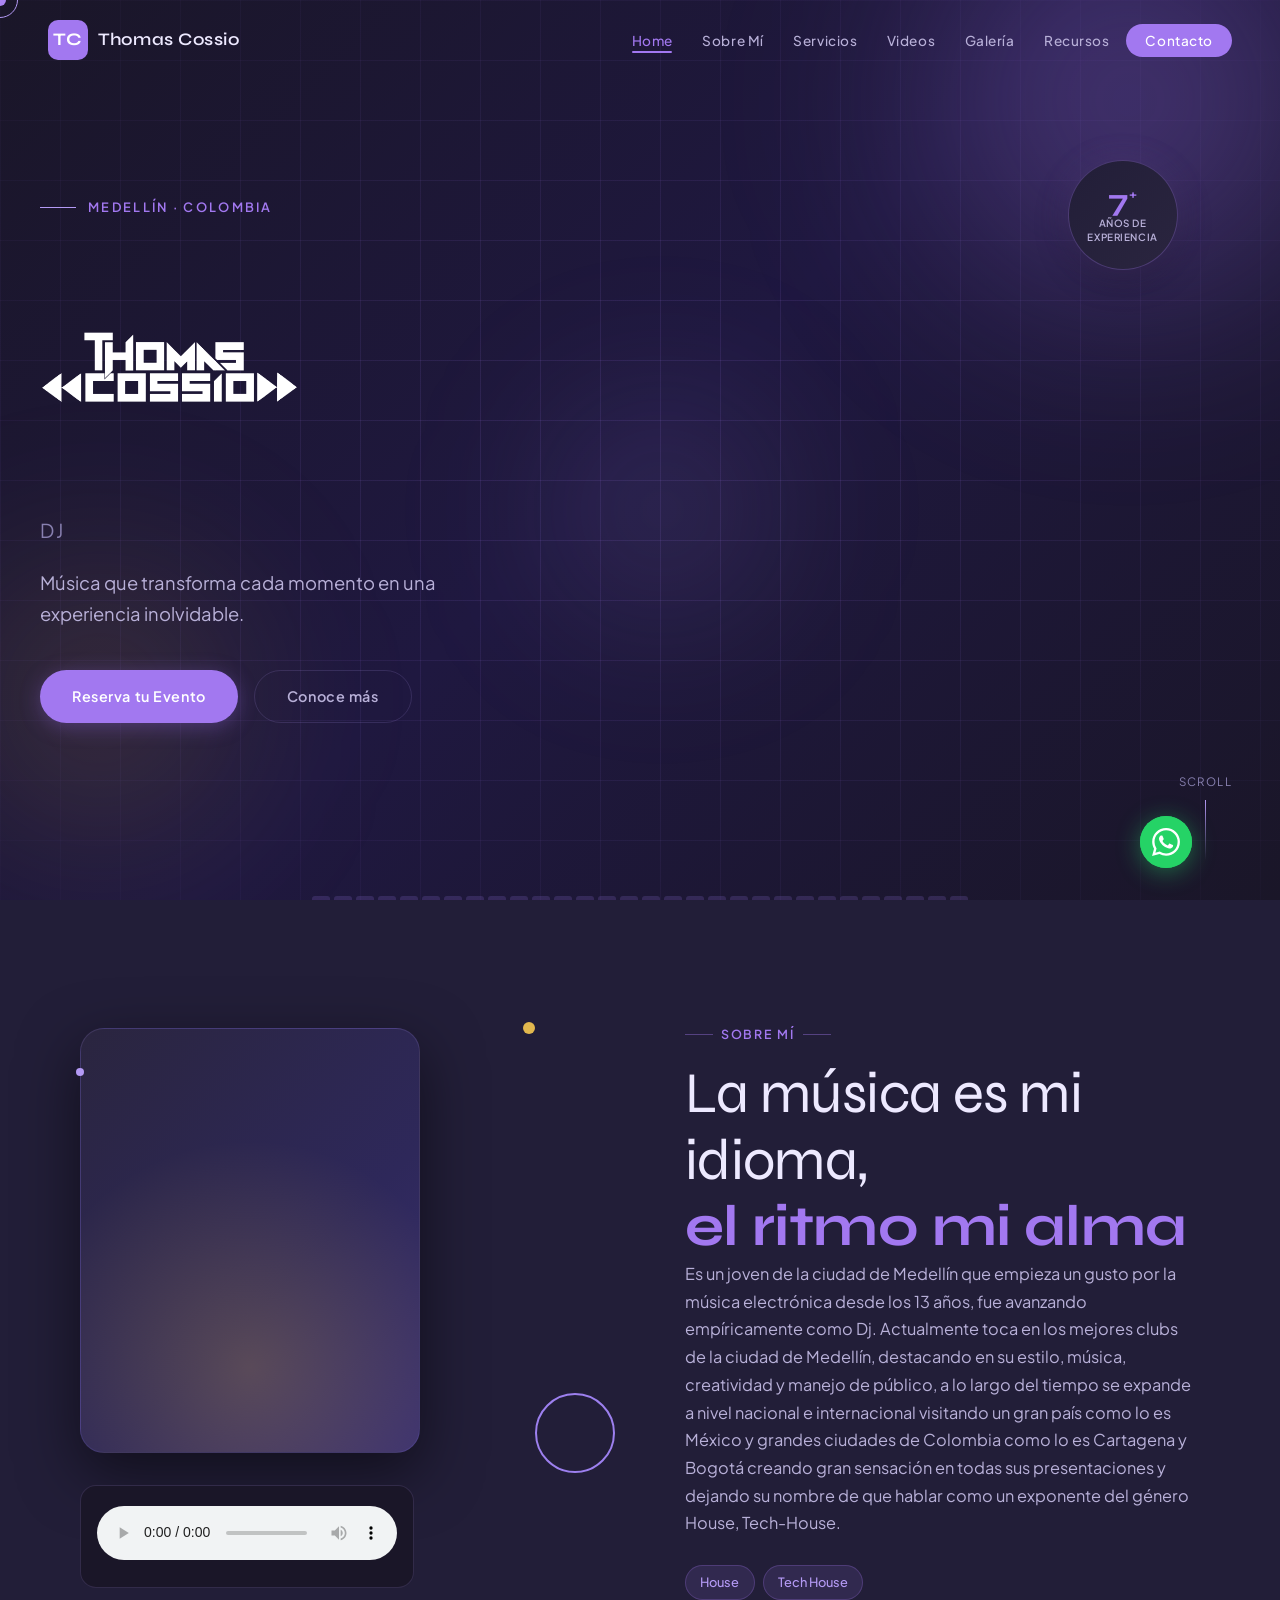
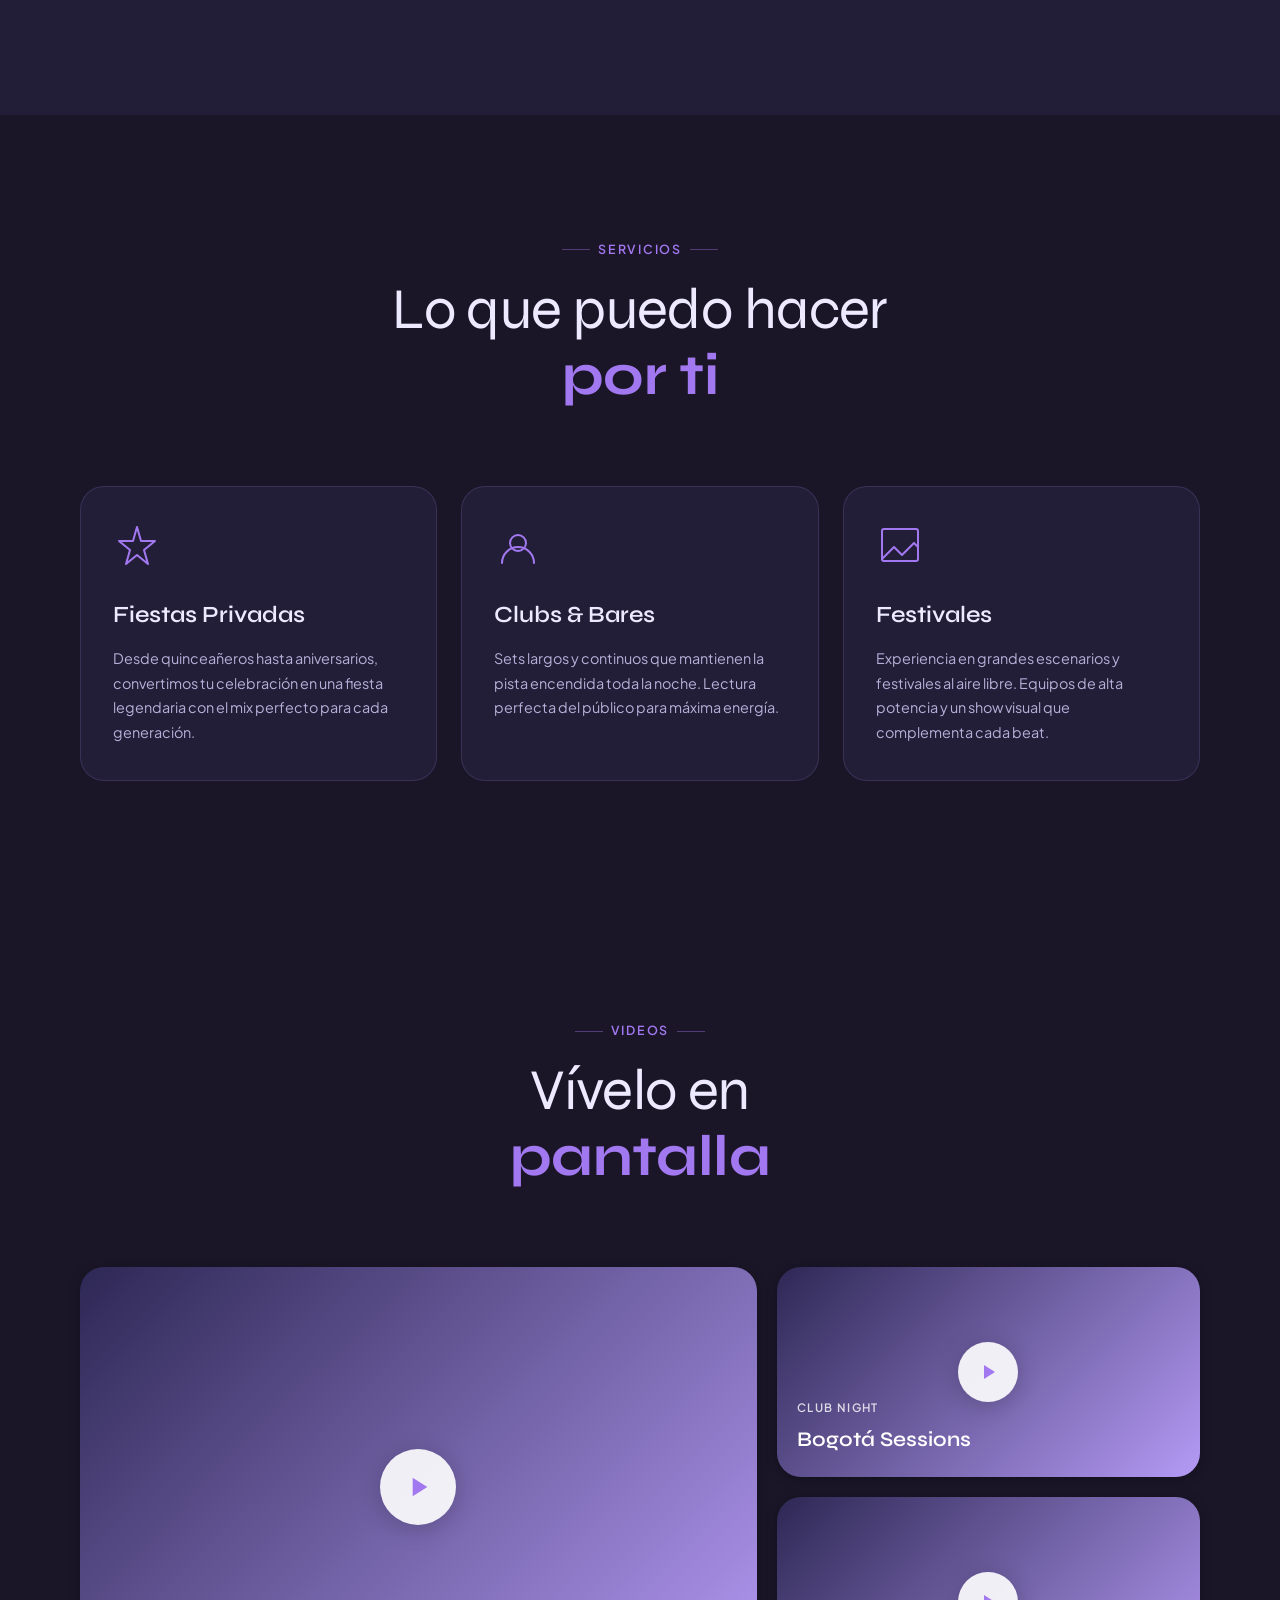
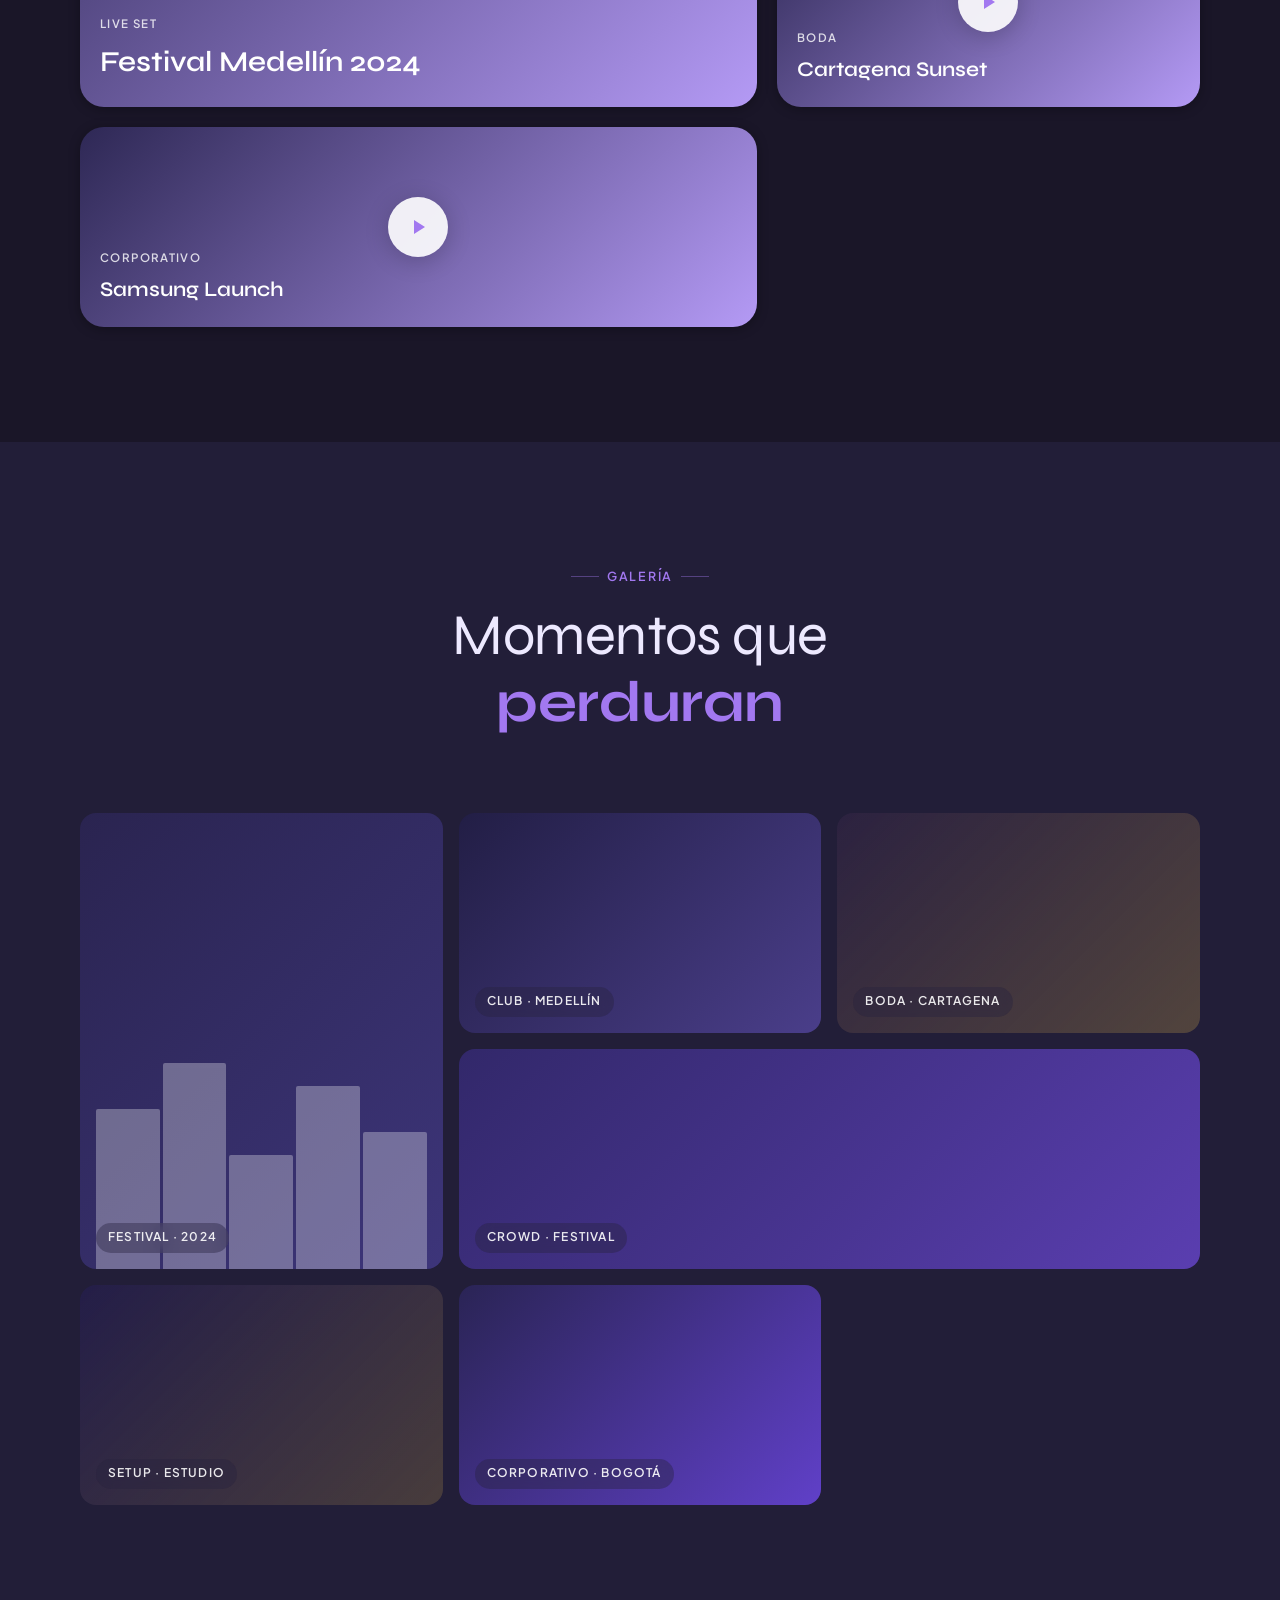
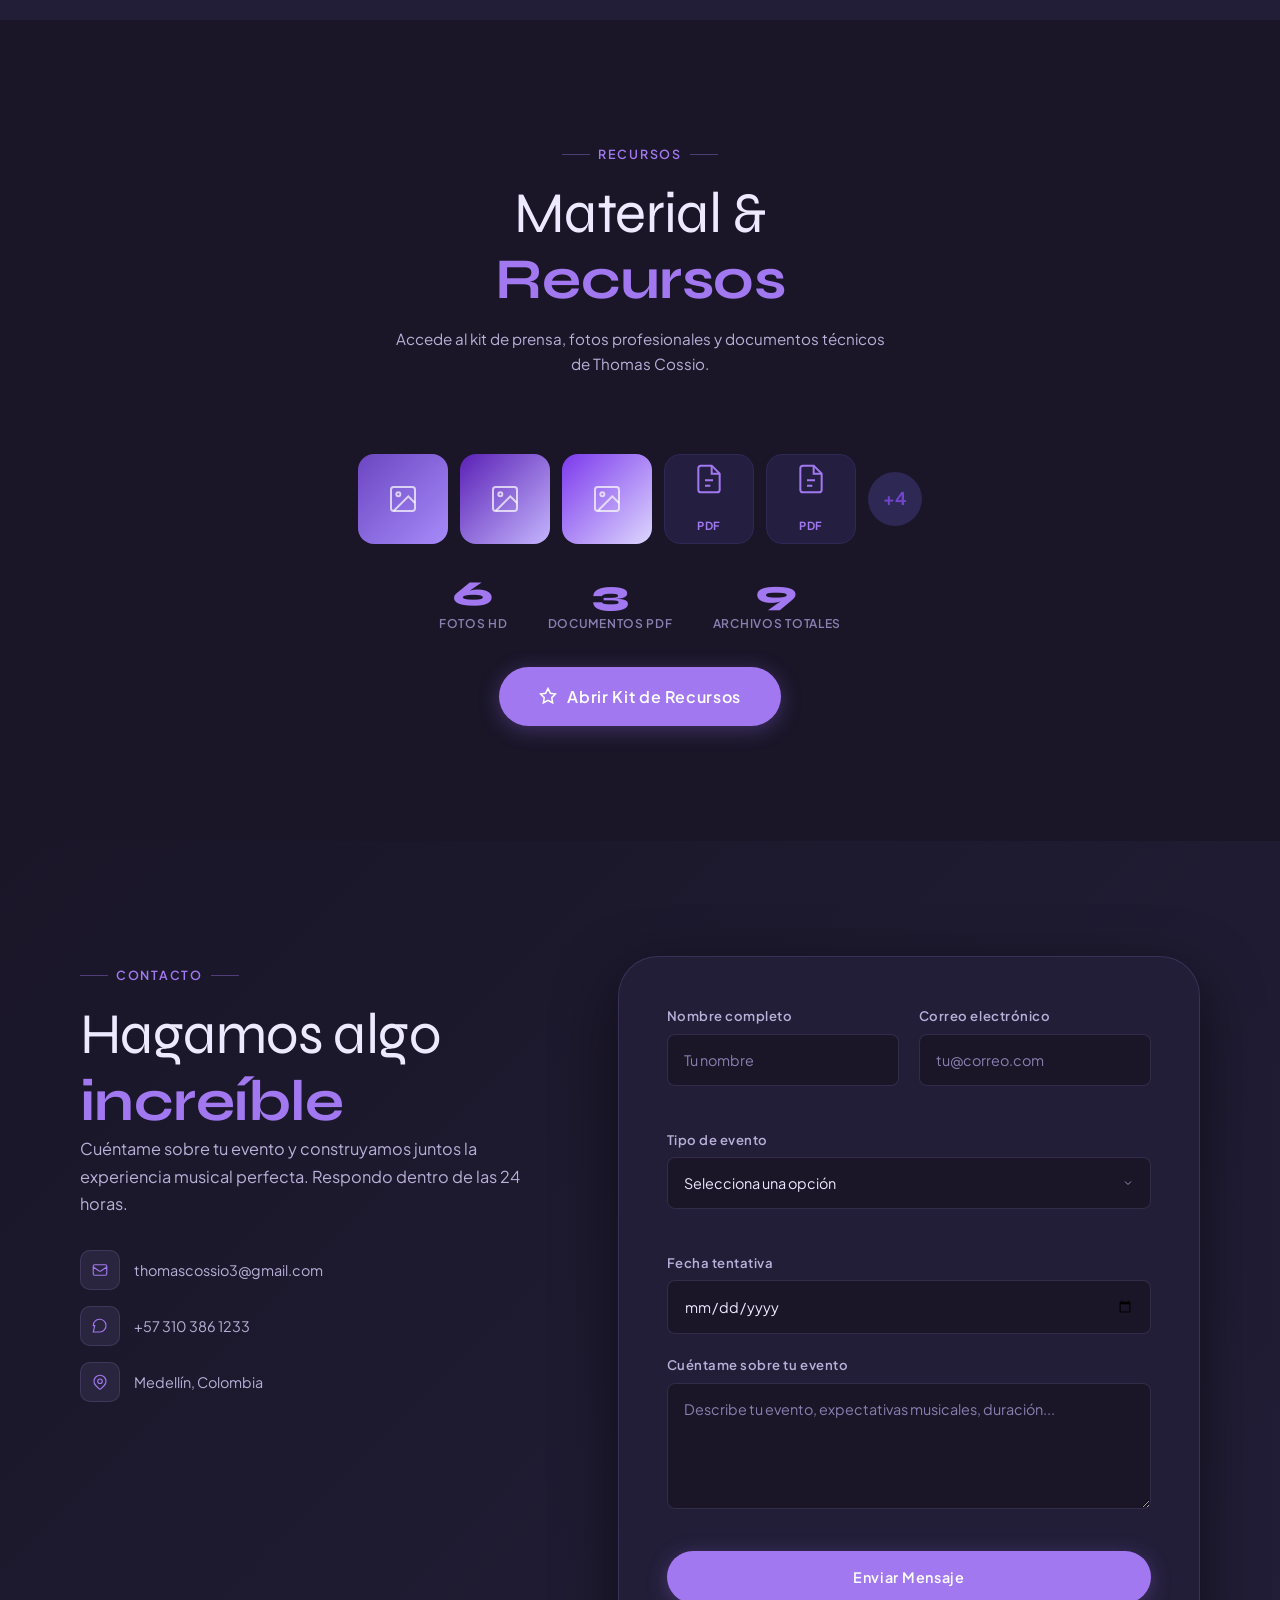
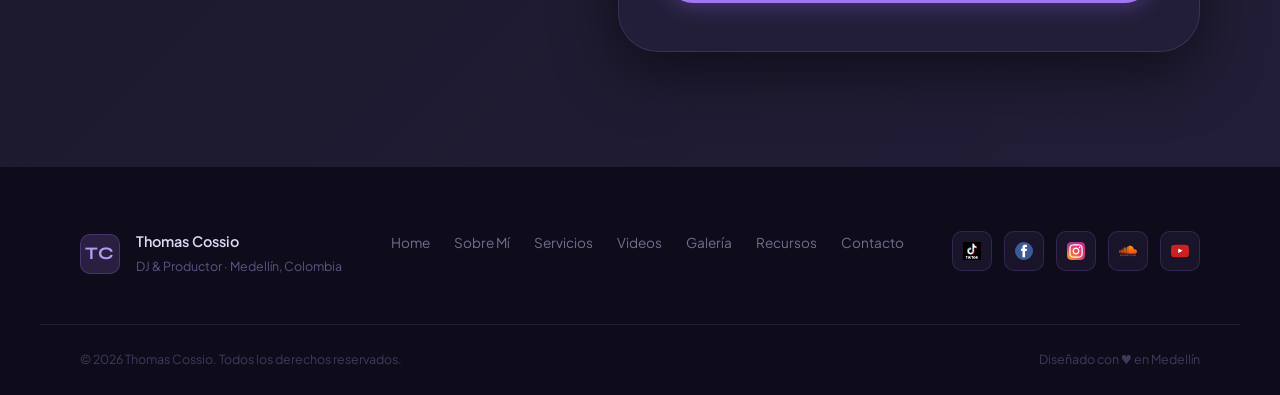
==== index.html @ 96d7b4b6 "audio" ====
<!DOCTYPE html>
<html lang="es">

<head>
  <meta charset="UTF-8" />
  <meta name="viewport" content="width=device-width, initial-scale=1.0" />
  <meta name="description"
    content="Thomas Cossio – DJ profesional en Medellín, Colombia. Servicios de DJ para eventos, bodas, corporativos y fiestas privadas. Música electrónica, house, y más." />
  <meta name="keywords"
    content="DJ Medellín, DJ Colombia, Thomas Cossio, eventos, bodas, música electrónica, house, DJ profesional" />
  <meta name="author" content="Thomas Cossio" />
  <meta property="og:title" content="Thomas Cossio | DJ Profesional – Medellín, Colombia" />
  <meta property="og:description" content="Música que transforma cada momento en una experiencia inolvidable." />
  <meta property="og:type" content="website" />
  <meta name="robots" content="index, follow" />
  <title>Thomas Cossio</title>
  <link rel="shortcut icon" href="img/THOMAS_COSSIO_FIGURA_ANIMADA.png" type="image/x-icon">
  <link rel="preconnect" href="https://fonts.googleapis.com" />
  <link rel="preconnect" href="https://fonts.gstatic.com" crossorigin />
  <link
    href="https://fonts.googleapis.com/css2?family=Syne:wght@400;500;600;700;800&family=Plus+Jakarta+Sans:ital,wght@0,300;0,400;0,500;0,600;1,300;1,400&display=swap"
    rel="stylesheet" />
  <link rel="stylesheet" href="CSS/style.css" />
</head>

<body>

  <!-- ═══════════════════════════ PRELOADER ═══════════════════════════ -->
  <div class="preloader" id="preloader" aria-hidden="true" role="presentation">
    <div class="pl-bg">
      <div class="pl-orb pl-orb-1"></div>
      <div class="pl-orb pl-orb-2"></div>
    </div>
    <div class="pl-content">
      <div class="pl-logo"> <img src="img/THOMAS_COSSIO_FIGURA_ANIMADA.png" alt="logoImg"> </div>
      <!--<div class="pl-logo">TC span </div>-->
      <div class="pl-name">
        <img src="img/LOGO PNG BLANCO.png" alt="logoThomas">
        <!--
        <span class="pl-first">Thomas</span>
        <span class="pl-last">Cossio</span> 
        -->
      </div>
      <p class="pl-role">DJ · Medellín - Colombia</p>
      <div class="pl-bar-wrap" role="progressbar" aria-valuemin="0" aria-valuemax="100" aria-valuenow="0"
        id="plProgressBar">
        <div class="pl-bar" id="plBar"></div>
      </div>
      <span class="pl-pct" id="plPct">0%</span>
    </div>
  </div>

  <!-- ═══════════════════════════ CURSOR ═══════════════════════════ -->
  <div class="cursor" id="cursor"></div>
  <div class="cursor-trail" id="cursorTrail"></div>

  <!-- ═══════════════════════════ NAV ═══════════════════════════ -->
  <nav class="nav" id="nav" role="navigation" aria-label="Navegación principal">
    <a href="#home" class="nav-logo" aria-label="Thomas Cossio – Inicio">
      <span class="logo-tc">TC</span>
      <span class="logo-name">Thomas Cossio</span>
    </a>

    <button class="nav-burger" id="navBurger" aria-label="Abrir menú" aria-expanded="false" aria-controls="navMenu">
      <span></span><span></span><span></span>
    </button>

    <ul class="nav-menu" id="navMenu" role="list">
      <li><a href="#home" class="nav-link" data-label="Home">Home</a></li>
      <li><a href="#sobre" class="nav-link" data-label="Sobre Mí">Sobre Mí</a></li>
      <li><a href="#servicios" class="nav-link" data-label="Servicios">Servicios</a></li>
      <li><a href="#videos" class="nav-link" data-label="Videos">Videos</a></li>
      <li><a href="#galeria" class="nav-link" data-label="Galería">Galería</a></li>
      <li><a href="#recursos" class="nav-link" data-label="Recursos">Recursos</a></li>
      <li><a href="#contacto" class="nav-link nav-cta" data-label="Contacto">Contacto</a></li>
    </ul>
  </nav>

  <main>

    <!-- ═══ AMBIENT DJ ICONS (decorative, aria-hidden) ═══ -->
    <div class="dj-ambient" aria-hidden="true">

      <!-- Vinyl record -->
      <svg class="dja dja-1" viewBox="0 0 80 80" fill="none" xmlns="http://www.w3.org/2000/svg">
        <circle cx="40" cy="40" r="38" stroke="currentColor" stroke-width="1.5" />
        <circle cx="40" cy="40" r="26" stroke="currentColor" stroke-width="1" />
        <circle cx="40" cy="40" r="14" stroke="currentColor" stroke-width="1" />
        <circle cx="40" cy="40" r="4" fill="currentColor" />
        <path d="M40 2 A38 38 0 0 1 78 40" stroke="currentColor" stroke-width="2.5" stroke-linecap="round" />
      </svg>

      <!-- Headphones -->
      <svg class="dja dja-2" viewBox="0 0 72 72" fill="none" xmlns="http://www.w3.org/2000/svg">
        <path d="M12 40V36a24 24 0 0 1 48 0v4" stroke="currentColor" stroke-width="2" stroke-linecap="round" />
        <rect x="6" y="38" width="12" height="18" rx="6" stroke="currentColor" stroke-width="2" />
        <rect x="54" y="38" width="12" height="18" rx="6" stroke="currentColor" stroke-width="2" />
      </svg>

      <!-- Vinyl record small -->
      <svg class="dja dja-3" viewBox="0 0 60 60" fill="none" xmlns="http://www.w3.org/2000/svg">
        <circle cx="30" cy="30" r="28" stroke="currentColor" stroke-width="1.5" />
        <circle cx="30" cy="30" r="18" stroke="currentColor" stroke-width="1" />
        <circle cx="30" cy="30" r="9" stroke="currentColor" stroke-width="1" />
        <circle cx="30" cy="30" r="3" fill="currentColor" />
      </svg>

      <!-- Music note -->
      <svg class="dja dja-4" viewBox="0 0 52 72" fill="none" xmlns="http://www.w3.org/2000/svg">
        <path d="M20 56V16l28-8v12L20 28" stroke="currentColor" stroke-width="2" stroke-linecap="round"
          stroke-linejoin="round" />
        <circle cx="14" cy="58" r="6" stroke="currentColor" stroke-width="2" />
        <circle cx="42" cy="50" r="6" stroke="currentColor" stroke-width="2" />
      </svg>

      <!-- DJ Mixer knob -->
      <svg class="dja dja-5" viewBox="0 0 64 64" fill="none" xmlns="http://www.w3.org/2000/svg">
        <circle cx="32" cy="32" r="28" stroke="currentColor" stroke-width="1.5" />
        <circle cx="32" cy="32" r="16" stroke="currentColor" stroke-width="1.5" />
        <circle cx="32" cy="32" r="5" fill="currentColor" />
        <line x1="32" y1="4" x2="32" y2="16" stroke="currentColor" stroke-width="2.5" stroke-linecap="round" />
      </svg>

      <!-- Waveform bar -->
      <svg class="dja dja-6" viewBox="0 0 80 50" fill="none" xmlns="http://www.w3.org/2000/svg">
        <rect x="2" y="20" width="6" height="10" rx="3" fill="currentColor" />
        <rect x="12" y="12" width="6" height="26" rx="3" fill="currentColor" />
        <rect x="22" y="4" width="6" height="42" rx="3" fill="currentColor" />
        <rect x="32" y="14" width="6" height="22" rx="3" fill="currentColor" />
        <rect x="42" y="8" width="6" height="34" rx="3" fill="currentColor" />
        <rect x="52" y="16" width="6" height="18" rx="3" fill="currentColor" />
        <rect x="62" y="22" width="6" height="6" rx="3" fill="currentColor" />
        <rect x="72" y="18" width="6" height="14" rx="3" fill="currentColor" />
      </svg>

      <!-- Vinyl record medium -->
      <svg class="dja dja-7" viewBox="0 0 70 70" fill="none" xmlns="http://www.w3.org/2000/svg">
        <circle cx="35" cy="35" r="33" stroke="currentColor" stroke-width="1.5" />
        <circle cx="35" cy="35" r="22" stroke="currentColor" stroke-width="1" />
        <circle cx="35" cy="35" r="11" stroke="currentColor" stroke-width="1" />
        <circle cx="35" cy="35" r="3.5" fill="currentColor" />
        <path d="M35 2 A33 33 0 0 1 68 35" stroke="currentColor" stroke-width="2" stroke-linecap="round" />
      </svg>

      <!-- Headphones small -->
      <svg class="dja dja-8" viewBox="0 0 56 56" fill="none" xmlns="http://www.w3.org/2000/svg">
        <path d="M10 32V28a18 18 0 0 1 36 0v4" stroke="currentColor" stroke-width="2" stroke-linecap="round" />
        <rect x="5" y="30" width="10" height="14" rx="5" stroke="currentColor" stroke-width="2" />
        <rect x="41" y="30" width="10" height="14" rx="5" stroke="currentColor" stroke-width="2" />
      </svg>

      <!-- Double music note -->
      <svg class="dja dja-9" viewBox="0 0 68 64" fill="none" xmlns="http://www.w3.org/2000/svg">
        <path d="M16 48V20l36-10v12L16 32" stroke="currentColor" stroke-width="2" stroke-linecap="round"
          stroke-linejoin="round" />
        <circle cx="10" cy="50" r="6" stroke="currentColor" stroke-width="2" />
        <circle cx="46" cy="40" r="6" stroke="currentColor" stroke-width="2" />
      </svg>

    </div>

    <!-- ═══════════════════════════ HERO ═══════════════════════════ -->
    <section class="hero" id="home" aria-label="Portada">
      <div class="hero-bg">
        <div class="orb orb-1"></div>
        <div class="orb orb-2"></div>
        <div class="orb orb-3"></div>
        <div class="hero-grid"></div>
      </div>

      <div class="visualizer" aria-hidden="true">
        <div class="vis-bar" style="--i:1"></div>
        <div class="vis-bar" style="--i:2"></div>
        <div class="vis-bar" style="--i:3"></div>
        <div class="vis-bar" style="--i:4"></div>
        <div class="vis-bar" style="--i:5"></div>
        <div class="vis-bar" style="--i:6"></div>
        <div class="vis-bar" style="--i:7"></div>
        <div class="vis-bar" style="--i:8"></div>
        <div class="vis-bar" style="--i:9"></div>
        <div class="vis-bar" style="--i:10"></div>
        <div class="vis-bar" style="--i:11"></div>
        <div class="vis-bar" style="--i:12"></div>
        <div class="vis-bar" style="--i:13"></div>
        <div class="vis-bar" style="--i:14"></div>
        <div class="vis-bar" style="--i:15"></div>
        <div class="vis-bar" style="--i:16"></div>
        <div class="vis-bar" style="--i:17"></div>
        <div class="vis-bar" style="--i:18"></div>
        <div class="vis-bar" style="--i:19"></div>
        <div class="vis-bar" style="--i:20"></div>
        <div class="vis-bar" style="--i:21"></div>
        <div class="vis-bar" style="--i:22"></div>
        <div class="vis-bar" style="--i:23"></div>
        <div class="vis-bar" style="--i:24"></div>
        <div class="vis-bar" style="--i:25"></div>
        <div class="vis-bar" style="--i:26"></div>
        <div class="vis-bar" style="--i:27"></div>
        <div class="vis-bar" style="--i:28"></div>
        <div class="vis-bar" style="--i:29"></div>
        <div class="vis-bar" style="--i:30"></div>
      </div>

      <div class="hero-content">
        <p class="hero-eyebrow reveal-up">Medellín · Colombia</p>
        <h1 class="hero-title reveal-up" style="--delay:.1s">
          <img src="img/LOGO PNG BLANCO.png" alt="logoThomas" style="width: 260px; height: 260px;">
        </h1>
        <p class="hero-subtitle reveal-up" style="--delay:.2s">DJ</p>
        <p class="hero-desc reveal-up" style="--delay:.3s">Música que transforma cada momento en una experiencia
          inolvidable.</p>
        <div class="hero-actions reveal-up" style="--delay:.4s">
          <a href="#contacto" class="btn btn-primary">Reserva tu Evento</a>
          <a href="#sobre" class="btn btn-ghost">Conoce más</a>
        </div>
      </div>

      <div class="hero-scroll" aria-hidden="true">
        <span>Scroll</span>
        <div class="scroll-line"></div>
      </div>

      <div class="hero-badge" aria-label="2+ años de experiencia">
        <div class="badge-inner">
          <span class="badge-num">7<sup>+</sup></span>
          <span class="badge-text">Años de<br>Experiencia</span>
        </div>
      </div>
    </section>

    <!-- ═══════════════════════════ SOBRE MÍ ═══════════════════════════ -->
    <section class="sobre section" id="sobre" aria-labelledby="sobre-title">
      <div class="container">
        <div class="sobre-layout">

          <div class="sobre-visual">
            <div class="photo-frame">
              <div class="photo-placeholder" role="img" aria-label="Foto de Thomas Cossio">
                <div class="photo-glow"><img src="img/C-1.jpg" alt=""></div>
              </div>
              <div class="photo-deco deco-ring"></div>
              <div class="photo-deco deco-dot-1"></div>
              <div class="photo-deco deco-dot-2"></div>
            </div>

            <div class="stats-grid">
              <div class="stat-card reveal-up">
               <audio src="" controls></audio>
              </div>
              <!--
              <div class="stat-card reveal-up" style="--delay:.1s">
                <span class="stat-num" data-target="20">0</span><span class="stat-unit">+</span>
                <span class="stat-label">Eventos</span>
              </div>
              <div class="stat-card reveal-up" style="--delay:.2s">
                <span class="stat-num" data-target="5">0</span><span class="stat-unit">+</span>
                <span class="stat-label">Ciudades</span>
              </div>-->
            </div>
          </div>

          <div class="sobre-text">
            <div class="section-tag reveal-up">Sobre Mí</div>
            <h2 class="section-title reveal-up" id="sobre-title" style="--delay:.1s">La música es mi idioma,<br><em>el
                ritmo mi alma</em></h2>
            <p class="sobre-para reveal-up" style="--delay:.2s">
              Es un joven de la ciudad de Medellín que empieza un gusto por la música electrónica desde los 13 años, fue
              avanzando empíricamente como Dj. Actualmente toca en los mejores clubs de la ciudad de Medellín,
              destacando en su estilo, música, creatividad y manejo de público, a lo largo del tiempo se expande a nivel
              nacional e internacional visitando un gran país como lo es México y grandes ciudades de Colombia como lo
              es Cartagena y Bogotá creando gran sensación en todas sus presentaciones y dejando su nombre de que hablar
              como un exponente del género House, Tech-House.
            </p>
            <div class="tags-row reveal-up" style="--delay:.4s" aria-label="Géneros musicales">
              <span class="tag">House</span>
              <span class="tag">Tech House</span>
            </div>
          </div>

        </div>
      </div>
    </section>

    <!-- ═══════════════════════════ SERVICIOS ═══════════════════════════ -->
    <section class="servicios section" id="servicios" aria-labelledby="servicios-title">
      <div class="container">
        <div class="section-header">
          <div class="section-tag reveal-up">Servicios</div>
          <h2 class="section-title reveal-up" id="servicios-title" style="--delay:.1s">Lo que puedo hacer<br><em>por
              ti</em></h2>
        </div>

        <div class="servicios-grid">


          <article class="service-card reveal-up" style="--delay:.15s" tabindex="0">
            <div class="service-icon" aria-hidden="true">
              <svg viewBox="0 0 48 48" fill="none" xmlns="http://www.w3.org/2000/svg">
                <path d="M24 4L28 18H42L31 27L35 41L24 32L13 41L17 27L6 18H20L24 4Z" stroke="currentColor"
                  stroke-width="2" stroke-linejoin="round" />
              </svg>
            </div>
            <h3 class="service-title">Fiestas Privadas</h3>
            <p class="service-desc">Desde quinceañeros hasta aniversarios, convertimos tu celebración en una fiesta
              legendaria con el mix perfecto para cada generación.</p>
            <div class="service-accent"></div>
          </article>

          <article class="service-card reveal-up" style="--delay:.2s" tabindex="0">
            <div class="service-icon" aria-hidden="true">
              <svg viewBox="0 0 48 48" fill="none" xmlns="http://www.w3.org/2000/svg">
                <circle cx="24" cy="20" r="8" stroke="currentColor" stroke-width="2" />
                <path d="M8 40c0-8.837 7.163-16 16-16s16 7.163 16 16" stroke="currentColor" stroke-width="2"
                  stroke-linecap="round" />
              </svg>
            </div>
            <h3 class="service-title">Clubs &amp; Bares</h3>
            <p class="service-desc">Sets largos y continuos que mantienen la pista encendida toda la noche. Lectura
              perfecta del público para máxima energía.</p>
            <div class="service-accent"></div>
          </article>

          <article class="service-card reveal-up" style="--delay:.25s" tabindex="0">
            <div class="service-icon" aria-hidden="true">
              <svg viewBox="0 0 48 48" fill="none" xmlns="http://www.w3.org/2000/svg">
                <path d="M6 36L18 24l8 8L38 20l4 4" stroke="currentColor" stroke-width="2" stroke-linecap="round"
                  stroke-linejoin="round" />
                <rect x="6" y="6" width="36" height="32" rx="2" stroke="currentColor" stroke-width="2" />
              </svg>
            </div>
            <h3 class="service-title">Festivales</h3>
            <p class="service-desc">Experiencia en grandes escenarios y festivales al aire libre. Equipos de alta
              potencia y un show visual que complementa cada beat.</p>
            <div class="service-accent"></div>
          </article>
        </div>
      </div>
    </section>

    <!-- ═══════════════════════════ VIDEOS ═══════════════════════════ -->
    <section class="videos section" id="videos" aria-labelledby="videos-title">
      <div class="container">
        <div class="section-header">
          <div class="section-tag reveal-up">Videos</div>
          <h2 class="section-title reveal-up" id="videos-title" style="--delay:.1s">Vívelo en<br><em>pantalla</em></h2>
        </div>

        <div class="videos-grid">

          <div class="video-card video-featured reveal-up">
            <div class="video-thumb" role="button" tabindex="0"
              aria-label="Reproducir: Set en vivo Festival Medellín 2024"
              data-src="https://www.youtube.com/embed/dQw4w9WgXcQ">
              <div class="video-placeholder">
                <div class="play-btn" aria-hidden="true">
                  <svg viewBox="0 0 24 24" fill="currentColor">
                    <path d="M8 5v14l11-7z" />
                  </svg>
                </div>
                <div class="video-overlay-text">
                  <span class="video-category">Live Set</span>
                  <span class="video-name">Festival Medellín 2024</span>
                </div>
              </div>
            </div>
          </div>

          <div class="video-card reveal-up" style="--delay:.1s">
            <div class="video-thumb" role="button" tabindex="0" aria-label="Reproducir: Club Night – Bogotá"
              data-src="https://www.youtube.com/embed/dQw4w9WgXcQ">
              <div class="video-placeholder">
                <div class="play-btn" aria-hidden="true">
                  <svg viewBox="0 0 24 24" fill="currentColor">
                    <path d="M8 5v14l11-7z" />
                  </svg>
                </div>
                <div class="video-overlay-text">
                  <span class="video-category">Club Night</span>
                  <span class="video-name">Bogotá Sessions</span>
                </div>
              </div>
            </div>
          </div>

          <div class="video-card reveal-up" style="--delay:.15s">
            <div class="video-thumb" role="button" tabindex="0" aria-label="Reproducir: Boda en Cartagena"
              data-src="https://www.youtube.com/embed/dQw4w9WgXcQ">
              <div class="video-placeholder">
                <div class="play-btn" aria-hidden="true">
                  <svg viewBox="0 0 24 24" fill="currentColor">
                    <path d="M8 5v14l11-7z" />
                  </svg>
                </div>
                <div class="video-overlay-text">
                  <span class="video-category">Boda</span>
                  <span class="video-name">Cartagena Sunset</span>
                </div>
              </div>
            </div>
          </div>

          <div class="video-card reveal-up" style="--delay:.2s">
            <div class="video-thumb" role="button" tabindex="0" aria-label="Reproducir: Evento Corporativo Samsung"
              data-src="https://www.youtube.com/embed/dQw4w9WgXcQ">
              <div class="video-placeholder">
                <div class="play-btn" aria-hidden="true">
                  <svg viewBox="0 0 24 24" fill="currentColor">
                    <path d="M8 5v14l11-7z" />
                  </svg>
                </div>
                <div class="video-overlay-text">
                  <span class="video-category">Corporativo</span>
                  <span class="video-name">Samsung Launch</span>
                </div>
              </div>
            </div>
          </div>

        </div>
      </div>

      <!-- Video Modal -->
      <div class="video-modal" id="videoModal" role="dialog" aria-modal="true" aria-label="Reproductor de video" hidden>
        <div class="modal-backdrop" id="modalBackdrop"></div>
        <div class="modal-inner">
          <button class="modal-close" id="modalClose" aria-label="Cerrar video">
            <svg viewBox="0 0 24 24" fill="none" stroke="currentColor" stroke-width="2">
              <path d="M18 6L6 18M6 6l12 12" />
            </svg>
          </button>
          <div class="modal-embed" id="modalEmbed"></div>
        </div>
      </div>
    </section>

    <!-- ═══════════════════════════ GALERÍA ═══════════════════════════ -->
    <section class="galeria section" id="galeria" aria-labelledby="galeria-title">
      <div class="container">
        <div class="section-header">
          <div class="section-tag reveal-up">Galería</div>
          <h2 class="section-title reveal-up" id="galeria-title" style="--delay:.1s">Momentos que<br><em>perduran</em>
          </h2>
        </div>

        <div class="galeria-masonry">
          <div class="gal-item gal-tall reveal-up">
            <div class="gal-placeholder" role="img" aria-label="Thomas Cossio en vivo – Festival">
              <div class="gal-label">Festival · 2024</div>
              <div class="gal-inner-vis" aria-hidden="true">
                <div class="gal-bar" style="--gh:70%"></div>
                <div class="gal-bar" style="--gh:90%"></div>
                <div class="gal-bar" style="--gh:50%"></div>
                <div class="gal-bar" style="--gh:80%"></div>
                <div class="gal-bar" style="--gh:60%"></div>
              </div>
            </div>
          </div>
          <div class="gal-item reveal-up" style="--delay:.05s">
            <div class="gal-placeholder" role="img" aria-label="Booth DJ – Club Medellín">
              <div class="gal-label">Club · Medellín</div>
            </div>
          </div>
          <div class="gal-item reveal-up" style="--delay:.1s">
            <div class="gal-placeholder" role="img" aria-label="Boda al atardecer – Cartagena">
              <div class="gal-label">Boda · Cartagena</div>
            </div>
          </div>
          <div class="gal-item gal-wide reveal-up" style="--delay:.15s">
            <div class="gal-placeholder" role="img" aria-label="Crowd en festival de música electrónica">
              <div class="gal-label">Crowd · Festival</div>
            </div>
          </div>
          <div class="gal-item reveal-up" style="--delay:.2s">
            <div class="gal-placeholder" role="img" aria-label="Setup de DJ profesional">
              <div class="gal-label">Setup · Estudio</div>
            </div>
          </div>
          <div class="gal-item reveal-up" style="--delay:.25s">
            <div class="gal-placeholder" role="img" aria-label="Evento corporativo – Bogotá">
              <div class="gal-label">Corporativo · Bogotá</div>
            </div>
          </div>
        </div>
      </div>
    </section>

    <!-- ═══════════════════════════ RECURSOS ═══════════════════════════ -->
    <section class="recursos section" id="recursos" aria-labelledby="recursos-title">
      <div class="container">
        <div class="section-header">
          <div class="section-tag reveal-up">Recursos</div>
          <h2 class="section-title reveal-up" id="recursos-title" style="--delay:.1s">Material
            &amp;<br><em>Recursos</em></h2>
          <p class="section-sub reveal-up" style="--delay:.2s">Accede al kit de prensa, fotos profesionales y documentos
            técnicos de Thomas Cossio.</p>
        </div>

        <div class="recursos-preview reveal-up" style="--delay:.25s">
          <!-- Preview tiles -->
          <div class="rp-tiles" aria-hidden="true">
            <div class="rp-tile rp-img" style="--g:linear-gradient(135deg,#6b46c1,#a78bfa)">
              <svg viewBox="0 0 24 24" fill="none" stroke="rgba(255,255,255,.7)" stroke-width="1.5">
                <rect x="3" y="3" width="18" height="18" rx="2" />
                <circle cx="8.5" cy="8.5" r="1.5" />
                <path d="M21 15l-5-5L5 21" />
              </svg>
            </div>
            <div class="rp-tile rp-img" style="--g:linear-gradient(135deg,#5b21b6,#c4b5fd)">
              <svg viewBox="0 0 24 24" fill="none" stroke="rgba(255,255,255,.7)" stroke-width="1.5">
                <rect x="3" y="3" width="18" height="18" rx="2" />
                <circle cx="8.5" cy="8.5" r="1.5" />
                <path d="M21 15l-5-5L5 21" />
              </svg>
            </div>
            <div class="rp-tile rp-img" style="--g:linear-gradient(135deg,#7c3aed,#ddd6fe)">
              <svg viewBox="0 0 24 24" fill="none" stroke="rgba(255,255,255,.7)" stroke-width="1.5">
                <rect x="3" y="3" width="18" height="18" rx="2" />
                <circle cx="8.5" cy="8.5" r="1.5" />
                <path d="M21 15l-5-5L5 21" />
              </svg>
            </div>
            <div class="rp-tile rp-pdf">
              <svg viewBox="0 0 24 24" fill="none" stroke="currentColor" stroke-width="1.5">
                <path d="M14 2H6a2 2 0 00-2 2v16a2 2 0 002 2h12a2 2 0 002-2V8z" />
                <path d="M14 2v6h6M9 13h6M9 17h4" />
              </svg>
              <span>PDF</span>
            </div>
            <div class="rp-tile rp-pdf">
              <svg viewBox="0 0 24 24" fill="none" stroke="currentColor" stroke-width="1.5">
                <path d="M14 2H6a2 2 0 00-2 2v16a2 2 0 002 2h12a2 2 0 002-2V8z" />
                <path d="M14 2v6h6M9 13h6M9 17h4" />
              </svg>
              <span>PDF</span>
            </div>
            <div class="rp-tile rp-more">+4</div>
          </div>

          <div class="rp-info">
            <div class="rp-stat"><span class="rp-num">6</span><span class="rp-lbl">Fotos HD</span></div>
            <div class="rp-stat"><span class="rp-num">3</span><span class="rp-lbl">Documentos PDF</span></div>
            <div class="rp-stat"><span class="rp-num">9</span><span class="rp-lbl">Archivos totales</span></div>
          </div>

          <button class="btn btn-primary btn-recursos" id="openRecursos" aria-haspopup="dialog"
            aria-controls="recursosModal">
            <svg viewBox="0 0 24 24" fill="none" stroke="currentColor" stroke-width="2">
              <path d="M12 2l3.09 6.26L22 9.27l-5 4.87 1.18 6.88L12 17.77l-6.18 3.25L7 14.14 2 9.27l6.91-1.01L12 2z" />
            </svg>
            Abrir Kit de Recursos
          </button>
        </div>
      </div>
    </section>

    <!-- ═══════════════════════════ RECURSOS MODAL ═══════════════════════════ -->
    <div class="rm-overlay" id="recursosModal" role="dialog" aria-modal="true" aria-labelledby="rmTitle" hidden>
      <div class="rm-backdrop" id="rmBackdrop"></div>

      <div class="rm-panel">

        <!-- Header -->
        <div class="rm-header">
          <div class="rm-header-left">
            <div class="rm-logo" aria-hidden="true">TC</div>
            <div>
              <h2 class="rm-title" id="rmTitle">Kit de Recursos</h2>
              <p class="rm-subtitle">Thomas Cossio · Material Oficial</p>
            </div>
          </div>
          <button class="rm-close" id="rmClose" aria-label="Cerrar recursos">
            <svg viewBox="0 0 24 24" fill="none" stroke="currentColor" stroke-width="2">
              <path d="M18 6L6 18M6 6l12 12" />
            </svg>
          </button>
        </div>

        <!-- Toolbar -->
        <div class="rm-toolbar">
          <div class="rm-filters" role="tablist" aria-label="Filtrar archivos">
            <button class="rm-filter active" role="tab" aria-selected="true" data-filter="all">Todos <span
                class="rm-filter-count">9</span></button>
            <button class="rm-filter" role="tab" aria-selected="false" data-filter="photo">Fotos <span
                class="rm-filter-count">6</span></button>
            <button class="rm-filter" role="tab" aria-selected="false" data-filter="pdf">PDFs <span
                class="rm-filter-count">3</span></button>
          </div>

          <div class="rm-actions-top">
            <button class="rm-select-all" id="rmSelectAll" aria-label="Seleccionar todos">
              <svg viewBox="0 0 24 24" fill="none" stroke="currentColor" stroke-width="2">
                <rect x="3" y="3" width="18" height="18" rx="2" />
                <path d="M9 12l2 2 4-4" />
              </svg>
              Seleccionar todo
            </button>
          </div>
        </div>

        <!-- File Grid -->
        <div class="rm-grid" id="rmGrid" role="list" aria-label="Archivos disponibles">

          <!-- PHOTOS -->
          <div class="rm-file" role="listitem" data-type="photo" data-id="1" data-name="Festival_Medellin_2024.jpg"
            data-size="4.2 MB">
            <label class="rm-file-inner" aria-label="Seleccionar Festival Medellín 2024">
              <input type="checkbox" class="rm-check" aria-hidden="true">
              <div class="rm-thumb rm-thumb-photo" style="--tc1:#6b46c1;--tc2:#a78bfa">
                <div class="rm-check-badge" aria-hidden="true"><svg viewBox="0 0 24 24" fill="none" stroke="#fff"
                    stroke-width="3">
                    <path d="M5 13l4 4L19 7" />
                  </svg></div>
                <svg class="rm-thumb-icon" viewBox="0 0 24 24" fill="none" stroke="rgba(255,255,255,.6)"
                  stroke-width="1.5">
                  <rect x="3" y="3" width="18" height="18" rx="2" />
                  <circle cx="8.5" cy="8.5" r="1.5" />
                  <path d="M21 15l-5-5L5 21" />
                </svg>
              </div>
              <div class="rm-file-info">
                <span class="rm-fname">Festival Medellín 2024</span>
                <span class="rm-fmeta"><span class="rm-badge rm-badge-img">JPG</span> 4.2 MB</span>
              </div>
            </label>
            <button class="rm-dl-single" data-id="1" aria-label="Descargar Festival Medellín 2024">
              <svg viewBox="0 0 24 24" fill="none" stroke="currentColor" stroke-width="2">
                <path d="M21 15v4a2 2 0 01-2 2H5a2 2 0 01-2-2v-4M7 10l5 5 5-5M12 15V3" />
              </svg>
            </button>
          </div>

          <div class="rm-file" role="listitem" data-type="photo" data-id="2" data-name="Club_Night_Bogota.jpg"
            data-size="3.8 MB">
            <label class="rm-file-inner" aria-label="Seleccionar Club Night Bogotá">
              <input type="checkbox" class="rm-check" aria-hidden="true">
              <div class="rm-thumb rm-thumb-photo" style="--tc1:#5b21b6;--tc2:#c4b5fd">
                <div class="rm-check-badge" aria-hidden="true"><svg viewBox="0 0 24 24" fill="none" stroke="#fff"
                    stroke-width="3">
                    <path d="M5 13l4 4L19 7" />
                  </svg></div>
                <svg class="rm-thumb-icon" viewBox="0 0 24 24" fill="none" stroke="rgba(255,255,255,.6)"
                  stroke-width="1.5">
                  <rect x="3" y="3" width="18" height="18" rx="2" />
                  <circle cx="8.5" cy="8.5" r="1.5" />
                  <path d="M21 15l-5-5L5 21" />
                </svg>
              </div>
              <div class="rm-file-info">
                <span class="rm-fname">Club Night Bogotá</span>
                <span class="rm-fmeta"><span class="rm-badge rm-badge-img">JPG</span> 3.8 MB</span>
              </div>
            </label>
            <button class="rm-dl-single" data-id="2" aria-label="Descargar Club Night Bogotá">
              <svg viewBox="0 0 24 24" fill="none" stroke="currentColor" stroke-width="2">
                <path d="M21 15v4a2 2 0 01-2 2H5a2 2 0 01-2-2v-4M7 10l5 5 5-5M12 15V3" />
              </svg>
            </button>
          </div>

          <div class="rm-file" role="listitem" data-type="photo" data-id="3" data-name="Boda_Sunset_Cartagena.jpg"
            data-size="5.1 MB">
            <label class="rm-file-inner" aria-label="Seleccionar Boda Sunset Cartagena">
              <input type="checkbox" class="rm-check" aria-hidden="true">
              <div class="rm-thumb rm-thumb-photo" style="--tc1:#7c3aed;--tc2:#f0d9ff">
                <div class="rm-check-badge" aria-hidden="true"><svg viewBox="0 0 24 24" fill="none" stroke="#fff"
                    stroke-width="3">
                    <path d="M5 13l4 4L19 7" />
                  </svg></div>
                <svg class="rm-thumb-icon" viewBox="0 0 24 24" fill="none" stroke="rgba(255,255,255,.6)"
                  stroke-width="1.5">
                  <rect x="3" y="3" width="18" height="18" rx="2" />
                  <circle cx="8.5" cy="8.5" r="1.5" />
                  <path d="M21 15l-5-5L5 21" />
                </svg>
              </div>
              <div class="rm-file-info">
                <span class="rm-fname">Boda Sunset Cartagena</span>
                <span class="rm-fmeta"><span class="rm-badge rm-badge-img">JPG</span> 5.1 MB</span>
              </div>
            </label>
            <button class="rm-dl-single" data-id="3" aria-label="Descargar Boda Sunset Cartagena">
              <svg viewBox="0 0 24 24" fill="none" stroke="currentColor" stroke-width="2">
                <path d="M21 15v4a2 2 0 01-2 2H5a2 2 0 01-2-2v-4M7 10l5 5 5-5M12 15V3" />
              </svg>
            </button>
          </div>

          <div class="rm-file" role="listitem" data-type="photo" data-id="4" data-name="Setup_Estudio_TC.jpg"
            data-size="2.9 MB">
            <label class="rm-file-inner" aria-label="Seleccionar Setup Estudio">
              <input type="checkbox" class="rm-check" aria-hidden="true">
              <div class="rm-thumb rm-thumb-photo" style="--tc1:#4c1d95;--tc2:#8b5cf6">
                <div class="rm-check-badge" aria-hidden="true"><svg viewBox="0 0 24 24" fill="none" stroke="#fff"
                    stroke-width="3">
                    <path d="M5 13l4 4L19 7" />
                  </svg></div>
                <svg class="rm-thumb-icon" viewBox="0 0 24 24" fill="none" stroke="rgba(255,255,255,.6)"
                  stroke-width="1.5">
                  <rect x="3" y="3" width="18" height="18" rx="2" />
                  <circle cx="8.5" cy="8.5" r="1.5" />
                  <path d="M21 15l-5-5L5 21" />
                </svg>
              </div>
              <div class="rm-file-info">
                <span class="rm-fname">Setup Estudio TC</span>
                <span class="rm-fmeta"><span class="rm-badge rm-badge-img">JPG</span> 2.9 MB</span>
              </div>
            </label>
            <button class="rm-dl-single" data-id="4" aria-label="Descargar Setup Estudio TC">
              <svg viewBox="0 0 24 24" fill="none" stroke="currentColor" stroke-width="2">
                <path d="M21 15v4a2 2 0 01-2 2H5a2 2 0 01-2-2v-4M7 10l5 5 5-5M12 15V3" />
              </svg>
            </button>
          </div>

          <div class="rm-file" role="listitem" data-type="photo" data-id="5" data-name="Rooftop_Sessions_2023.jpg"
            data-size="3.4 MB">
            <label class="rm-file-inner" aria-label="Seleccionar Rooftop Sessions 2023">
              <input type="checkbox" class="rm-check" aria-hidden="true">
              <div class="rm-thumb rm-thumb-photo" style="--tc1:#6d28d9;--tc2:#ddd6fe">
                <div class="rm-check-badge" aria-hidden="true"><svg viewBox="0 0 24 24" fill="none" stroke="#fff"
                    stroke-width="3">
                    <path d="M5 13l4 4L19 7" />
                  </svg></div>
                <svg class="rm-thumb-icon" viewBox="0 0 24 24" fill="none" stroke="rgba(255,255,255,.6)"
                  stroke-width="1.5">
                  <rect x="3" y="3" width="18" height="18" rx="2" />
                  <circle cx="8.5" cy="8.5" r="1.5" />
                  <path d="M21 15l-5-5L5 21" />
                </svg>
              </div>
              <div class="rm-file-info">
                <span class="rm-fname">Rooftop Sessions 2023</span>
                <span class="rm-fmeta"><span class="rm-badge rm-badge-img">JPG</span> 3.4 MB</span>
              </div>
            </label>
            <button class="rm-dl-single" data-id="5" aria-label="Descargar Rooftop Sessions 2023">
              <svg viewBox="0 0 24 24" fill="none" stroke="currentColor" stroke-width="2">
                <path d="M21 15v4a2 2 0 01-2 2H5a2 2 0 01-2-2v-4M7 10l5 5 5-5M12 15V3" />
              </svg>
            </button>
          </div>

          <div class="rm-file" role="listitem" data-type="photo" data-id="6" data-name="Promo_Shot_TC_2024.jpg"
            data-size="4.6 MB">
            <label class="rm-file-inner" aria-label="Seleccionar Promo Shot 2024">
              <input type="checkbox" class="rm-check" aria-hidden="true">
              <div class="rm-thumb rm-thumb-photo" style="--tc1:#7e22ce;--tc2:#a855f7">
                <div class="rm-check-badge" aria-hidden="true"><svg viewBox="0 0 24 24" fill="none" stroke="#fff"
                    stroke-width="3">
                    <path d="M5 13l4 4L19 7" />
                  </svg></div>
                <svg class="rm-thumb-icon" viewBox="0 0 24 24" fill="none" stroke="rgba(255,255,255,.6)"
                  stroke-width="1.5">
                  <rect x="3" y="3" width="18" height="18" rx="2" />
                  <circle cx="8.5" cy="8.5" r="1.5" />
                  <path d="M21 15l-5-5L5 21" />
                </svg>
              </div>
              <div class="rm-file-info">
                <span class="rm-fname">Promo Shot 2024</span>
                <span class="rm-fmeta"><span class="rm-badge rm-badge-img">JPG</span> 4.6 MB</span>
              </div>
            </label>
            <button class="rm-dl-single" data-id="6" aria-label="Descargar Promo Shot 2024">
              <svg viewBox="0 0 24 24" fill="none" stroke="currentColor" stroke-width="2">
                <path d="M21 15v4a2 2 0 01-2 2H5a2 2 0 01-2-2v-4M7 10l5 5 5-5M12 15V3" />
              </svg>
            </button>
          </div>

          <!-- PDFs -->
          <div class="rm-file" role="listitem" data-type="pdf" data-id="7"
            data-name="Rider_Tecnico_ThomasCossio_2024.pdf" data-size="1.2 MB">
            <label class="rm-file-inner" aria-label="Seleccionar Rider Técnico 2024">
              <input type="checkbox" class="rm-check" aria-hidden="true">
              <div class="rm-thumb rm-thumb-pdf">
                <div class="rm-check-badge" aria-hidden="true"><svg viewBox="0 0 24 24" fill="none" stroke="#fff"
                    stroke-width="3">
                    <path d="M5 13l4 4L19 7" />
                  </svg></div>
                <svg viewBox="0 0 48 48" fill="none" xmlns="http://www.w3.org/2000/svg">
                  <path d="M12 4H30L40 14V44H12V4Z" fill="#1e1a35" stroke="#a78bfa" stroke-width="1.5" />
                  <path d="M30 4V14H40" fill="none" stroke="#a78bfa" stroke-width="1.5" />
                  <text x="24" y="34" text-anchor="middle" fill="#c4b5fd" font-size="10" font-weight="700"
                    font-family="sans-serif">PDF</text>
                </svg>
              </div>
              <div class="rm-file-info">
                <span class="rm-fname">Rider Técnico 2024</span>
                <span class="rm-fmeta"><span class="rm-badge rm-badge-pdf">PDF</span> 1.2 MB</span>
              </div>
            </label>
            <button class="rm-dl-single" data-id="7" aria-label="Descargar Rider Técnico 2024">
              <svg viewBox="0 0 24 24" fill="none" stroke="currentColor" stroke-width="2">
                <path d="M21 15v4a2 2 0 01-2 2H5a2 2 0 01-2-2v-4M7 10l5 5 5-5M12 15V3" />
              </svg>
            </button>
          </div>

          <div class="rm-file" role="listitem" data-type="pdf" data-id="8" data-name="Tarifas_y_Paquetes_TC.pdf"
            data-size="0.8 MB">
            <label class="rm-file-inner" aria-label="Seleccionar Tarifas y Paquetes">
              <input type="checkbox" class="rm-check" aria-hidden="true">
              <div class="rm-thumb rm-thumb-pdf">
                <div class="rm-check-badge" aria-hidden="true"><svg viewBox="0 0 24 24" fill="none" stroke="#fff"
                    stroke-width="3">
                    <path d="M5 13l4 4L19 7" />
                  </svg></div>
                <svg viewBox="0 0 48 48" fill="none" xmlns="http://www.w3.org/2000/svg">
                  <path d="M12 4H30L40 14V44H12V4Z" fill="#1e1a35" stroke="#a78bfa" stroke-width="1.5" />
                  <path d="M30 4V14H40" fill="none" stroke="#a78bfa" stroke-width="1.5" />
                  <text x="24" y="34" text-anchor="middle" fill="#c4b5fd" font-size="10" font-weight="700"
                    font-family="sans-serif">PDF</text>
                </svg>
              </div>
              <div class="rm-file-info">
                <span class="rm-fname">Tarifas y Paquetes</span>
                <span class="rm-fmeta"><span class="rm-badge rm-badge-pdf">PDF</span> 0.8 MB</span>
              </div>
            </label>
            <button class="rm-dl-single" data-id="8" aria-label="Descargar Tarifas y Paquetes">
              <svg viewBox="0 0 24 24" fill="none" stroke="currentColor" stroke-width="2">
                <path d="M21 15v4a2 2 0 01-2 2H5a2 2 0 01-2-2v-4M7 10l5 5 5-5M12 15V3" />
              </svg>
            </button>
          </div>

          <div class="rm-file" role="listitem" data-type="pdf" data-id="9" data-name="Press_Kit_ThomasCossio.pdf"
            data-size="3.5 MB">
            <label class="rm-file-inner" aria-label="Seleccionar Press Kit">
              <input type="checkbox" class="rm-check" aria-hidden="true">
              <div class="rm-thumb rm-thumb-pdf">
                <div class="rm-check-badge" aria-hidden="true"><svg viewBox="0 0 24 24" fill="none" stroke="#fff"
                    stroke-width="3">
                    <path d="M5 13l4 4L19 7" />
                  </svg></div>
                <svg viewBox="0 0 48 48" fill="none" xmlns="http://www.w3.org/2000/svg">
                  <path d="M12 4H30L40 14V44H12V4Z" fill="#1e1a35" stroke="#a78bfa" stroke-width="1.5" />
                  <path d="M30 4V14H40" fill="none" stroke="#a78bfa" stroke-width="1.5" />
                  <text x="24" y="34" text-anchor="middle" fill="#c4b5fd" font-size="10" font-weight="700"
                    font-family="sans-serif">PDF</text>
                </svg>
              </div>
              <div class="rm-file-info">
                <span class="rm-fname">Press Kit – Thomas Cossio</span>
                <span class="rm-fmeta"><span class="rm-badge rm-badge-pdf">PDF</span> 3.5 MB</span>
              </div>
            </label>
            <button class="rm-dl-single" data-id="9" aria-label="Descargar Press Kit">
              <svg viewBox="0 0 24 24" fill="none" stroke="currentColor" stroke-width="2">
                <path d="M21 15v4a2 2 0 01-2 2H5a2 2 0 01-2-2v-4M7 10l5 5 5-5M12 15V3" />
              </svg>
            </button>
          </div>

        </div>

        <!-- Footer bar -->
        <div class="rm-footer" id="rmFooter" aria-live="polite">
          <div class="rm-sel-info" id="rmSelInfo">
            <svg viewBox="0 0 24 24" fill="none" stroke="currentColor" stroke-width="2">
              <path d="M9 12l2 2 4-4M21 12a9 9 0 11-18 0 9 9 0 0118 0z" />
            </svg>
            <span id="rmSelText">Selecciona uno o más archivos para descargar</span>
          </div>
          <div class="rm-dl-actions" id="rmDlActions">
            <button class="rm-dl-btn rm-dl-single-btn" id="rmDlOne" disabled>
              <svg viewBox="0 0 24 24" fill="none" stroke="currentColor" stroke-width="2">
                <path d="M21 15v4a2 2 0 01-2 2H5a2 2 0 01-2-2v-4M7 10l5 5 5-5M12 15V3" />
              </svg>
              Descargar
            </button>
            <button class="rm-dl-btn rm-dl-zip-btn" id="rmDlZip" disabled>
              <svg viewBox="0 0 24 24" fill="none" stroke="currentColor" stroke-width="2">
                <path d="M21 15v4a2 2 0 01-2 2H5a2 2 0 01-2-2v-4M7 10l5 5 5-5M12 15V3" />
                <path d="M3 9h18" />
              </svg>
              Descargar .ZIP
            </button>
          </div>
        </div>

      </div><!-- /rm-panel -->
    </div><!-- /recursosModal -->

    <!-- ═══════════════════════════ CONTACTO ═══════════════════════════ -->
    <section class="contacto section" id="contacto" aria-labelledby="contacto-title">
      <div class="container">
        <div class="contacto-layout">

          <div class="contacto-info">
            <div class="section-tag reveal-up">Contacto</div>
            <h2 class="section-title reveal-up" id="contacto-title" style="--delay:.1s">Hagamos
              algo<br><em>increíble</em></h2>
            <p class="contacto-desc reveal-up" style="--delay:.2s">
              Cuéntame sobre tu evento y construyamos juntos la experiencia musical perfecta. Respondo dentro de las 24
              horas.
            </p>

            <div class="contact-items reveal-up" style="--delay:.3s">
              <a href="mailto:hola@thomascossio.com" class="contact-item">
                <div class="ci-icon" aria-hidden="true">
                  <svg viewBox="0 0 24 24" fill="none" stroke="currentColor" stroke-width="1.5">
                    <path
                      d="M3 8l7.89 5.26a2 2 0 002.22 0L21 8M5 19h14a2 2 0 002-2V7a2 2 0 00-2-2H5a2 2 0 00-2 2v10a2 2 0 002 2z" />
                  </svg>
                </div>
                <span>thomascossio3@gmail.com</span>
              </a>
              <a href="https://wa.me/573001234567" class="contact-item" target="_blank" rel="noopener"
                aria-label="WhatsApp de Thomas Cossio">
                <div class="ci-icon" aria-hidden="true">
                  <svg viewBox="0 0 24 24" fill="none" stroke="currentColor" stroke-width="1.5">
                    <path d="M3 11.5A8.5 8.5 0 1112.5 20H3l2-8.5z" />
                  </svg>
                </div>
                <span>+57 310 386 1233</span>
              </a>
              <div class="contact-item">
                <div class="ci-icon" aria-hidden="true">
                  <svg viewBox="0 0 24 24" fill="none" stroke="currentColor" stroke-width="1.5">
                    <path d="M17.657 16.657L13.414 20.9a1.998 1.998 0 01-2.827 0l-4.244-4.243a8 8 0 1111.314 0z" />
                    <path d="M15 11a3 3 0 11-6 0 3 3 0 016 0z" />
                  </svg>
                </div>
                <span>Medellín, Colombia</span>
              </div>
            </div>
          </div>

          <form action="https://api.web3forms.com/submit" method="POST" class="contacto-form reveal-up" style="--delay:.2s" id="contactForm" 
            aria-label="Formulario de contacto">
            <input type="hidden" name="access_key" value="7e07b158-d74a-4e8c-9952-a8c7093c080b">

            <div class="form-row">
              <div class="form-group">
                <label for="nombre">Nombre completo</label>
                <input type="text" id="nombre" name="nombre" placeholder="Tu nombre" required autocomplete="name" />
                <span class="form-err" role="alert"></span>
              </div>
              <div class="form-group">
                <label for="email">Correo electrónico</label>
                <input type="email" id="email" name="email" placeholder="tu@correo.com" required autocomplete="email" />
                <span class="form-err" role="alert"></span>
              </div>
            </div>
            <div class="form-group">
              <label for="evento">Tipo de evento</label>
              <select id="evento" name="evento" required>
                <option value="">Selecciona una opción</option>
                <option value="privado">Fiesta Privada</option>
                <option value="club">Club / Bar</option>
                <option value="festival">Festival</option>
              </select>
              <span class="form-err" role="alert"></span>
            </div>
            <div class="form-group">
              <label for="fecha">Fecha tentativa</label>
              <input type="date" id="fecha" name="fecha" />
            </div>
            <div class="form-group">
              <label for="mensaje">Cuéntame sobre tu evento</label>
              <textarea id="mensaje" name="mensaje"
                placeholder="Describe tu evento, expectativas musicales, duración..." rows="4" required></textarea>
              <span class="form-err" role="alert"></span>
            </div>
            <button type="submit" class="btn btn-primary btn-full">
              <span class="btn-text">Enviar Mensaje</span>
              <span class="btn-loader" aria-hidden="true"></span>
            </button>
            <div class="form-success" id="formSuccess" role="status" aria-live="polite" hidden>
              <svg viewBox="0 0 24 24" fill="none" stroke="currentColor" stroke-width="2">
                <path d="M20 6L9 17l-5-5" />
              </svg>
              ¡Mensaje enviado! Te responderé pronto.
            </div>
          </form>

        </div>
      </div>
    </section>

  </main>

  <!-- ═══════════════════════════ FOOTER ═══════════════════════════ -->
  <footer class="footer" role="contentinfo">
    <div class="container footer-inner">
      <div class="footer-brand">
        <span class="logo-tc">TC</span>
        <p><strong>Thomas Cossio</strong><small>DJ &amp; Productor · Medellín, Colombia</small></p>
      </div>
      <nav class="footer-nav" aria-label="Navegación secundaria">
        <a href="#home">Home</a>
        <a href="#sobre">Sobre Mí</a>
        <a href="#servicios">Servicios</a>
        <a href="#videos">Videos</a>
        <a href="#galeria">Galería</a>
        <a href="#recursos">Recursos</a>
        <a href="#contacto">Contacto</a>
      </nav>
      <div class="footer-social">
        <a href="https://www.tiktok.com/@thomascossiodj?_r=1&_t=ZS-951RL38NBVn" aria-label="TikTok" target="_blank"
          rel="noopener">
          <svg viewBox="0 0 800 800" xmlns="http://www.w3.org/2000/svg" fill="#000000">
            <g id="SVGRepo_bgCarrier" stroke-width="0"></g>
            <g id="SVGRepo_tracerCarrier" stroke-linecap="round" stroke-linejoin="round"></g>
            <g id="SVGRepo_iconCarrier">
              <path d="m0 0h800v800h-800z"></path>
              <path
                d="m196 498.3 1.6 4.6c-.2-.5-.8-2.1-1.6-4.6zm64.9-104.9c2.9-24.9 12.7-38.8 31.1-53.1 26.4-19.3 59.3-8.4 59.3-8.4v-64.9c8-.2 16 .3 23.9 1.5v83.5s-32.9-10.9-59.3 8.4c-18.4 14.3-28.2 28.2-31.1 53.1-.1 13.5 2.3 31.2 13.5 46.4-2.8-1.5-5.6-3.2-8.5-5.1-24.5-17.2-29-43.1-28.9-61.4zm250.4-246.4c-18.1-20.7-25-41.7-27.5-56.4h22.8s-4.5 38.6 28.6 76.5l.5.5c-9-5.8-17.2-12.8-24.4-20.6zm109.9 58.8v81.8s-29.1-1.2-50.7-6.9c-30.1-8-49.4-20.3-49.4-20.3s-13.4-8.8-14.4-9.4v169c0 9.4-2.5 32.9-10 52.5-9.8 25.6-25 42.5-27.8 45.9 0 0-18.5 22.8-51 38.1-29.3 13.8-55.1 13.5-62.8 13.8 0 0-44.5 1.8-84.6-25.3-8.7-6-16.8-12.8-24.2-20.3l.2.2c40.1 27.2 84.6 25.3 84.6 25.3 7.7-.3 33.5 0 62.8-13.8 32.5-15.3 51-38.1 51-38.1 2.8-3.4 18-20.3 27.8-45.9 7.5-19.6 10-43.1 10-52.5v-168.9c1.1.6 14.4 9.4 14.4 9.4s19.3 12.3 49.4 20.3c21.6 5.7 50.7 6.9 50.7 6.9v-64.1c10 2.3 18.5 2.9 24 2.3z"
                fill="#ee1d52"></path>
              <path
                d="m597.2 203.4v64.1s-29.1-1.2-50.7-6.9c-30.1-8-49.4-20.3-49.4-20.3s-13.4-8.8-14.4-9.4v169c0 9.4-2.5 32.9-10 52.5-9.8 25.6-25 42.5-27.8 45.9 0 0-18.5 22.8-51 38.1-29.3 13.8-55.1 13.5-62.8 13.8 0 0-44.5 1.8-84.6-25.3l-.2-.2c-4.2-4.3-8.2-8.8-11.9-13.5-12.8-16.3-20.6-35.5-22.6-41v-.1c-3.2-9.5-9.8-32.5-8.9-54.6 1.6-39.1 14.8-63.2 18.3-69.2 9.2-16.4 21.3-31.1 35.5-43.4 12.6-10.6 26.9-19.1 42.2-25 16.6-7 34.4-10.7 52.4-11v64.9s-32.9-10.9-59.3 8.4c-18.4 14.3-28.2 28.2-31.1 53.1-.1 18.3 4.4 44.2 29 61.5 2.9 1.9 5.7 3.6 8.5 5.1 4.3 5.8 9.5 10.9 15.5 15.1 24.1 15.9 44.2 17 70 6.7 17.2-6.9 30.1-22.4 36.1-39.7 3.8-10.8 3.7-21.6 3.7-32.8v-318.6h60c2.5 14.7 9.3 35.7 27.5 56.4 7.3 7.8 15.5 14.8 24.4 20.6 2.6 2.9 16.1 16.9 33.5 25.6 8.9 4.5 18.4 7.9 28.1 10.2z"
                fill="#ffffff"></path>
              <g fill="#69c9d0">
                <path d="m187.9 450.4 1.5 4.3c-.2-.5-.8-2-1.5-4.3z"></path>
                <path
                  d="m298.9 278c-15.4 5.9-29.6 14.4-42.2 25-14.3 12.3-26.3 27.1-35.5 43.5-3.5 6-16.7 30-18.3 69.2-.9 22.2 5.8 45.1 8.9 54.6v.1c2 5.4 9.8 24.7 22.6 41 3.7 4.7 7.7 9.2 11.9 13.5-13.6-9.4-25.6-20.7-35.9-33.6-12.7-16.1-20.5-35.2-22.5-40.8v-.2c-3.2-9.5-9.9-32.5-8.9-54.7 1.6-39.1 14.8-63.2 18.3-69.2 9.2-16.4 21.2-31.2 35.5-43.5 12.6-10.6 26.9-19.1 42.2-25 9.6-4 19.6-6.9 29.8-8.8 15.4-2.7 31.1-2.9 46.6-.7v18.6c-18.1.3-35.9 4-52.5 11z">
                </path>
                <path
                  d="m483.8 90.6h-60v318.6c0 11.2 0 22-3.7 32.8-6.1 17.2-19 32.8-36.1 39.7-25.8 10.4-46 9.2-70-6.7-6-4.1-11.2-9.2-15.5-15 20.5 10.9 38.8 10.7 61.5 1.6 17.2-6.9 30.1-22.5 36.1-39.7 3.8-10.8 3.7-21.6 3.7-32.8v-318.6h82.9c-.1 0-1 7.9 1.1 20.1zm113.4 95.1v17.7c-9.7-2.3-19.2-5.7-28.1-10.2-17.3-8.6-30.8-22.7-33.5-25.6 3.1 2 6.2 3.8 9.5 5.5 21.2 10.5 41.9 13.7 52.1 12.6z">
                </path>
              </g>
              <path
                d="m486.9 701.5c-.7-2.2-1-4.4-1-6.7v-.2c0 2.4.3 4.7 1 6.9zm49.5-6.9v.2c0 2.3-.3 4.5-1 6.7.7-2.2 1-4.5 1-6.9z"
                fill="none"></path>
              <path
                d="m485.8 694.8c0 2.3.3 4.5 1 6.7 0 .2.1.3.1.5 3.3 10.6 13.1 17.8 24.2 17.8v25.6c-12.5 0-21.4.4-35-7.6-15.4-9.2-24.1-25.9-24.1-43.3 0-17.9 9.7-35.9 26.3-44.6 12-6.3 21.1-6.3 32.9-6.3v25.6c-14 0-25.3 11.3-25.3 25.3z"
                fill="#69c9d0"></path>
              <path
                d="m536.6 694.8c0 2.3-.3 4.5-1 6.7 0 .2-.1.3-.1.5-3.3 10.6-13.1 17.8-24.2 17.8v25.6c12.4 0 21.4.4 34.9-7.6 15.5-9.2 24.2-25.9 24.2-43.3 0-17.9-9.7-35.9-26.3-44.6-12-6.3-21.1-6.3-32.9-6.3v25.6c14 0 25.3 11.3 25.3 25.3v.3z"
                fill="#ee1d52"></path>
              <path
                d="m119.5 620.4h93.7l-8.7 25.8h-24.5v98.7h-30.1v-98.7h-30.4zm248.4 0v25.8h30.4v98.7h30.2v-98.7h24.5l8.7-25.8zm-134.3 29.3c8.1 0 14.6-6.5 14.6-14.6s-6.5-14.6-14.6-14.6-14.6 6.5-14.6 14.6 6.5 14.6 14.6 14.6zm-14.6 95.1h29.6v-84.8h-29.6zm136-95.8h-34.6l-29.8 29.8v-58.4h-29.4l-.1 124.3h29.7v-32.4l9.2-8.4 28.8 40.8h31.7l-41.7-59.6zm283.8 36.2 36.2-36.2h-34.6l-29.8 29.8v-58.4h-29.4l-.2 124.4h29.7v-32.4l9.3-8.4 28.8 40.8h31.7zm-76.1 9.2c0 28.1-23.1 50.9-51.6 50.9s-51.6-22.8-51.6-50.9 23.1-50.9 51.6-50.9 51.6 22.8 51.6 50.9zm-26.3 0c0-14-11.3-25.3-25.3-25.3s-25.3 11.3-25.3 25.3 11.3 25.3 25.3 25.3 25.3-11.3 25.3-25.3z"
                fill="#ffffff"></path>
            </g>
          </svg>
        </a>
        <a href=" https://www.facebook.com/thomascosssio" aria-label="Facebook" target="_blank" rel="noopener">
          <svg viewBox="126.445 2.281 589 589" xmlns="http://www.w3.org/2000/svg" fill="#000000">
            <g id="SVGRepo_bgCarrier" stroke-width="0"></g>
            <g id="SVGRepo_tracerCarrier" stroke-linecap="round" stroke-linejoin="round"></g>
            <g id="SVGRepo_iconCarrier">
              <circle cx="420.945" cy="296.781" r="294.5" fill="#3c5a9a"></circle>
              <path
                d="M516.704 92.677h-65.239c-38.715 0-81.777 16.283-81.777 72.402.189 19.554 0 38.281 0 59.357H324.9v71.271h46.174v205.177h84.847V294.353h56.002l5.067-70.117h-62.531s.14-31.191 0-40.249c0-22.177 23.076-20.907 24.464-20.907 10.981 0 32.332.032 37.813 0V92.677h-.032z"
                fill="#ffffff"></path>
            </g>
          </svg>
        </a>
        <a href="https://www.instagram.com/thomas_cossiodj" aria-label="Instagram" target="_blank" rel="noopener">
          <svg viewBox="0 0 3364.7 3364.7" xmlns="http://www.w3.org/2000/svg" fill="#000000">
            <g id="SVGRepo_bgCarrier" stroke-width="0"></g>
            <g id="SVGRepo_tracerCarrier" stroke-linecap="round" stroke-linejoin="round"></g>
            <g id="SVGRepo_iconCarrier">
              <defs>
                <radialGradient id="0" cx="217.76" cy="3290.99" r="4271.92" gradientUnits="userSpaceOnUse">
                  <stop offset=".09" stop-color="#fa8f21"></stop>
                  <stop offset=".78" stop-color="#d82d7e"></stop>
                </radialGradient>
                <radialGradient id="1" cx="2330.61" cy="3182.95" r="3759.33" gradientUnits="userSpaceOnUse">
                  <stop offset=".64" stop-color="#8c3aaa" stop-opacity="0"></stop>
                  <stop offset="1" stop-color="#8c3aaa"></stop>
                </radialGradient>
              </defs>
              <path
                d="M853.2,3352.8c-200.1-9.1-308.8-42.4-381.1-70.6-95.8-37.3-164.1-81.7-236-153.5S119.7,2988.6,82.6,2892.8c-28.2-72.3-61.5-181-70.6-381.1C2,2295.4,0,2230.5,0,1682.5s2.2-612.8,11.9-829.3C21,653.1,54.5,544.6,82.5,472.1,119.8,376.3,164.3,308,236,236c71.8-71.8,140.1-116.4,236-153.5C544.3,54.3,653,21,853.1,11.9,1069.5,2,1134.5,0,1682.3,0c548,0,612.8,2.2,829.3,11.9,200.1,9.1,308.6,42.6,381.1,70.6,95.8,37.1,164.1,81.7,236,153.5s116.2,140.2,153.5,236c28.2,72.3,61.5,181,70.6,381.1,9.9,216.5,11.9,281.3,11.9,829.3,0,547.8-2,612.8-11.9,829.3-9.1,200.1-42.6,308.8-70.6,381.1-37.3,95.8-81.7,164.1-153.5,235.9s-140.2,116.2-236,153.5c-72.3,28.2-181,61.5-381.1,70.6-216.3,9.9-281.3,11.9-829.3,11.9-547.8,0-612.8-1.9-829.1-11.9"
                fill="url(#0)"></path>
              <path
                d="M853.2,3352.8c-200.1-9.1-308.8-42.4-381.1-70.6-95.8-37.3-164.1-81.7-236-153.5S119.7,2988.6,82.6,2892.8c-28.2-72.3-61.5-181-70.6-381.1C2,2295.4,0,2230.5,0,1682.5s2.2-612.8,11.9-829.3C21,653.1,54.5,544.6,82.5,472.1,119.8,376.3,164.3,308,236,236c71.8-71.8,140.1-116.4,236-153.5C544.3,54.3,653,21,853.1,11.9,1069.5,2,1134.5,0,1682.3,0c548,0,612.8,2.2,829.3,11.9,200.1,9.1,308.6,42.6,381.1,70.6,95.8,37.1,164.1,81.7,236,153.5s116.2,140.2,153.5,236c28.2,72.3,61.5,181,70.6,381.1,9.9,216.5,11.9,281.3,11.9,829.3,0,547.8-2,612.8-11.9,829.3-9.1,200.1-42.6,308.8-70.6,381.1-37.3,95.8-81.7,164.1-153.5,235.9s-140.2,116.2-236,153.5c-72.3,28.2-181,61.5-381.1,70.6-216.3,9.9-281.3,11.9-829.3,11.9-547.8,0-612.8-1.9-829.1-11.9"
                fill="url(#1)"></path>
              <path
                d="M1269.25,1689.52c0-230.11,186.49-416.7,416.6-416.7s416.7,186.59,416.7,416.7-186.59,416.7-416.7,416.7-416.6-186.59-416.6-416.7m-225.26,0c0,354.5,287.36,641.86,641.86,641.86s641.86-287.36,641.86-641.86-287.36-641.86-641.86-641.86S1044,1335,1044,1689.52m1159.13-667.31a150,150,0,1,0,150.06-149.94h-0.06a150.07,150.07,0,0,0-150,149.94M1180.85,2707c-121.87-5.55-188.11-25.85-232.13-43-58.36-22.72-100-49.78-143.78-93.5s-70.88-85.32-93.5-143.68c-17.16-44-37.46-110.26-43-232.13-6.06-131.76-7.27-171.34-7.27-505.15s1.31-373.28,7.27-505.15c5.55-121.87,26-188,43-232.13,22.72-58.36,49.78-100,93.5-143.78s85.32-70.88,143.78-93.5c44-17.16,110.26-37.46,232.13-43,131.76-6.06,171.34-7.27,505-7.27S2059.13,666,2191,672c121.87,5.55,188,26,232.13,43,58.36,22.62,100,49.78,143.78,93.5s70.78,85.42,93.5,143.78c17.16,44,37.46,110.26,43,232.13,6.06,131.87,7.27,171.34,7.27,505.15s-1.21,373.28-7.27,505.15c-5.55,121.87-25.95,188.11-43,232.13-22.72,58.36-49.78,100-93.5,143.68s-85.42,70.78-143.78,93.5c-44,17.16-110.26,37.46-232.13,43-131.76,6.06-171.34,7.27-505.15,7.27s-373.28-1.21-505-7.27M1170.5,447.09c-133.07,6.06-224,27.16-303.41,58.06-82.19,31.91-151.86,74.72-221.43,144.18S533.39,788.47,501.48,870.76c-30.9,79.46-52,170.34-58.06,303.41-6.16,133.28-7.57,175.89-7.57,515.35s1.41,382.07,7.57,515.35c6.06,133.08,27.16,223.95,58.06,303.41,31.91,82.19,74.62,152,144.18,221.43s139.14,112.18,221.43,144.18c79.56,30.9,170.34,52,303.41,58.06,133.35,6.06,175.89,7.57,515.35,7.57s382.07-1.41,515.35-7.57c133.08-6.06,223.95-27.16,303.41-58.06,82.19-32,151.86-74.72,221.43-144.18s112.18-139.24,144.18-221.43c30.9-79.46,52.1-170.34,58.06-303.41,6.06-133.38,7.47-175.89,7.47-515.35s-1.41-382.07-7.47-515.35c-6.06-133.08-27.16-224-58.06-303.41-32-82.19-74.72-151.86-144.18-221.43S2586.8,537.06,2504.71,505.15c-79.56-30.9-170.44-52.1-303.41-58.06C2068,441,2025.41,439.52,1686,439.52s-382.1,1.41-515.45,7.57"
                fill="#ffffff"></path>
            </g>
          </svg>
        </a>
        <a href=" https://soundcloud.com/thomas-cossio-5214133" aria-label="SoundCloud" target="_blank" rel="noopener">
          <svg viewBox="15.583 -197.416 989.654 989.654" xmlns="http://www.w3.org/2000/svg" fill="#000000">
            <g id="SVGRepo_bgCarrier" stroke-width="0"></g>
            <g id="SVGRepo_tracerCarrier" stroke-linecap="round" stroke-linejoin="round"></g>
            <g id="SVGRepo_iconCarrier">
              <linearGradient id="a" gradientUnits="userSpaceOnUse" x1="-916.598" y1="1716.657" x2="-916.598"
                y2="1663.651" gradientTransform="matrix(10.6432 0 0 -10.6432 10265.9 18285.979)">
                <stop offset="0" stop-color="#f79810"></stop>
                <stop offset="1" stop-color="#f8310e"></stop>
              </linearGradient>
              <path
                d="M26.791 272.388c-2.065 0-3.704 1.597-3.971 3.874l-7.237 54.972 7.237 54.025c.267 2.277 1.905 3.863 3.971 3.863 2 0 3.629-1.575 3.948-3.843v-.011.011l8.578-54.046-8.578-54.982c-.309-2.267-1.958-3.863-3.948-3.863zm40.699-30.035c-.341-2.362-2.033-3.991-4.119-3.991-2.097 0-3.832 1.682-4.119 3.991 0 .021-9.728 88.881-9.728 88.881l9.728 86.912c.277 2.331 2.012 4.013 4.119 4.013 2.075 0 3.768-1.639 4.108-3.991l11.068-86.934-11.057-88.881zm153.304-81.984c-3.991 0-7.291 3.267-7.482 7.418l-7.748 163.521 7.748 105.676c.202 4.129 3.491 7.386 7.482 7.386 3.97 0 7.259-3.268 7.493-7.407v.032l8.759-105.687-8.759-163.521c-.235-4.151-3.524-7.418-7.493-7.418zm-79.345 56.834c-3.065 0-5.566 2.448-5.812 5.715l-8.727 108.347 8.727 104.824c.234 3.246 2.746 5.694 5.812 5.694 3.033 0 5.534-2.448 5.801-5.694l9.919-104.824-9.919-108.369c-.267-3.245-2.768-5.693-5.801-5.693zM301.427 444.36c4.949 0 8.972-3.992 9.174-9.101l7.6-103.898-7.589-217.706c-.202-5.109-4.226-9.1-9.174-9.1-4.992 0-9.025 4.002-9.186 9.111l-6.737 217.684 6.737 103.941c.16 5.067 4.193 9.069 9.175 9.069zm165.075.49c6.812 0 12.432-5.609 12.559-12.506v.074-.074l5.301-100.919-5.302-251.434c-.117-6.886-5.747-12.505-12.559-12.505-6.822 0-12.452 5.609-12.559 12.516l-4.736 251.338c0 .16 4.736 101.067 4.736 101.067.108 6.833 5.748 12.443 12.56 12.443zm-83.166-.394c5.929 0 10.707-4.758 10.867-10.824v.074l6.449-102.323-6.46-219.281c-.16-6.067-4.938-10.813-10.867-10.813-5.971 0-10.749 4.747-10.877 10.813l-5.736 219.292 5.747 102.302c.128 6.002 4.906 10.76 10.877 10.76zm-202.369-.958c3.523 0 6.376-2.821 6.642-6.535l9.345-105.697-9.345-100.546c-.255-3.714-3.107-6.514-6.642-6.514-3.575 0-6.428 2.82-6.651 6.557l-8.228 100.503 8.228 105.687c.234 3.724 3.075 6.545 6.651 6.545zm-78.716-5.79c2.575 0 4.661-2.033 4.959-4.843l10.494-101.621-10.484-105.452c-.309-2.82-2.395-4.854-4.97-4.854-2.608 0-4.694 2.044-4.96 4.854l-9.238 105.452 9.238 101.6c.256 2.82 2.342 4.864 4.961 4.864zM424.76 108.451c-6.439 0-11.602 5.12-11.729 11.676l-5.236 211.277 5.236 101.663c.128 6.471 5.279 11.591 11.729 11.591 6.428 0 11.559-5.109 11.707-11.665v.085l5.875-101.663-5.875-211.31c-.149-6.534-5.28-11.654-11.707-11.654zM260.961 444.573c4.449 0 8.121-3.63 8.334-8.26l8.174-104.974-8.174-200.921c-.224-4.641-3.885-8.259-8.334-8.259-4.491 0-8.152 3.629-8.344 8.259l-7.237 200.921 7.248 105.017c.18 4.587 3.841 8.217 8.333 8.217zm91.276-9.909v-.054l7.024-103.238-7.024-225.039c-.171-5.587-4.577-9.972-10.016-9.972-5.471 0-9.877 4.374-10.025 9.972l-6.237 225.028 6.247 103.292c.149 5.534 4.556 9.908 10.016 9.908 5.449 0 9.834-4.374 10.016-9.94v.043zm531.284-233.011c-16.678 0-32.589 3.374-47.085 9.451-9.686-109.709-101.685-195.77-213.906-195.77-27.459 0-54.227 5.407-77.865 14.549-9.185 3.555-11.633 7.216-11.718 14.315v386.346c.096 7.45 5.875 13.655 13.145 14.39.309.032 335.248.202 337.42.202 67.222 0 121.726-54.504 121.726-121.736-.001-67.233-54.494-121.747-121.717-121.747zM508.063 43.858c-7.312 0-13.314 6.003-13.421 13.378l-5.492 274.221 5.503 99.524c.096 7.27 6.099 13.262 13.41 13.262 7.29 0 13.293-5.992 13.399-13.368v.117l5.971-99.535-5.971-274.242c-.106-7.354-6.109-13.357-13.399-13.357zM113.884 522.523c-14.4-3.385-18.296-5.194-18.296-10.899 0-4.022 3.246-8.184 12.974-8.184 8.312 0 14.805 3.373 20.638 9.344l13.102-12.707c-8.567-8.951-18.945-14.273-33.079-14.273-17.923 0-32.451 10.122-32.451 26.608 0 17.901 11.687 23.224 28.418 27.108 17.124 3.885 20.243 6.492 20.243 12.335 0 6.876-5.077 9.866-15.827 9.866-8.695 0-16.869-2.98-23.233-10.398L73.269 563.01c6.875 10.122 20.126 16.476 35.292 16.476 24.799 0 35.697-11.676 35.697-28.928.001-19.733-15.964-24.661-30.374-28.035zm83.59-36.719c-24.777 0-39.433 19.201-39.433 46.841 0 27.641 14.655 46.83 39.433 46.83s39.454-19.189 39.454-46.83c0-27.64-14.676-46.841-39.454-46.841zm0 75.652c-14.655 0-20.765-12.591-20.765-28.801 0-16.22 6.109-28.811 20.765-28.811 14.677 0 20.765 12.591 20.765 28.811 0 16.21-6.088 28.801-20.765 28.801zm112.776-23.224c0 14.528-7.152 23.489-18.689 23.489-11.548 0-18.552-9.217-18.552-23.744V487.22h-18.178v51.013c0 26.459 14.805 41.253 36.729 41.253 23.096 0 36.857-15.188 36.857-41.508V487.22H310.25v51.012zm96.533-12.59c0 5.066.255 16.476.255 19.85-1.17-2.342-4.15-6.876-6.354-10.26l-32.195-48.022h-17.381v90.851h17.913v-39.977c0-5.065-.256-16.476-.256-19.85 1.16 2.331 4.161 6.876 6.354 10.261l33.355 49.565h16.22v-90.851h-17.912v38.433h.001zm69.681-38.422h-28.417v90.85h27.107c23.362 0 46.469-13.506 46.469-45.425 0-33.228-19.211-45.425-45.159-45.425zm-1.31 73.203h-8.939v-55.546h9.6c19.211 0 27.13 9.206 27.13 27.768-.001 16.614-8.707 27.778-27.791 27.778zm102.654-56.589c8.174 0 13.367 3.64 16.613 9.866l16.869-7.78c-5.715-11.804-16.103-20.116-33.228-20.116-23.724 0-40.349 19.201-40.349 46.841 0 28.673 15.954 46.83 39.699 46.83 16.486 0 27.385-7.652 33.611-20.499l-15.305-9.089c-4.801 8.057-9.611 11.559-17.785 11.559-13.623 0-21.541-12.464-21.541-28.801-.009-16.859 7.803-28.811 21.416-28.811zm67.381-16.614h-18.168v90.85h54.6v-17.923h-36.432V487.22zm84.294-1.416c-24.798 0-39.454 19.201-39.454 46.841 0 27.641 14.656 46.83 39.454 46.83 24.777 0 39.443-19.189 39.443-46.83.001-27.64-14.666-46.841-39.443-46.841zm0 75.652c-14.677 0-20.765-12.591-20.765-28.801 0-16.22 6.088-28.811 20.765-28.811 14.646 0 20.743 12.591 20.743 28.811 0 16.21-6.097 28.801-20.743 28.801zm112.754-23.224c0 14.528-7.12 23.489-18.668 23.489-11.569 0-18.562-9.217-18.562-23.744V487.22H786.84v51.013c0 26.459 14.794 41.253 36.729 41.253 23.096 0 36.847-15.188 36.847-41.508V487.22h-18.179v51.012zm69.298-51.012h-28.407v90.85h27.108c23.372 0 46.457-13.506 46.457-45.425 0-33.228-19.2-45.425-45.158-45.425zm-1.299 73.203h-8.951v-55.546h9.611c19.189 0 27.107 9.206 27.107 27.768.001 16.614-8.695 27.778-27.767 27.778z"
                fill="url(#a)"></path>
            </g>
          </svg>
        </a>
        <a href="https://youtube.com/@thomascossioofficial?si=jhbOSLeZLLMYwoii" aria-label="YouTube" target="_blank"
          rel="noopener">
          <svg viewBox="5.368 5.414 53.9 53.9" xmlns="http://www.w3.org/2000/svg" fill="#000000">
            <g id="SVGRepo_bgCarrier" stroke-width="0"></g>
            <g id="SVGRepo_tracerCarrier" stroke-linecap="round" stroke-linejoin="round"></g>
            <g id="SVGRepo_iconCarrier">
              <path fill="#FFF"
                d="M41.272 31.81c-4.942-2.641-9.674-5.069-14.511-7.604v15.165c5.09-2.767 10.455-5.301 14.532-7.561h-.021z">
              </path>
              <path fill="#E8E0E0"
                d="M41.272 31.81c-4.942-2.641-14.511-7.604-14.511-7.604l12.758 8.575c.001 0-2.324 1.289 1.753-.971z">
              </path>
              <path fill="#CD201F"
                d="M27.691 51.242c-10.265-.189-13.771-.359-15.926-.803-1.458-.295-2.725-.95-3.654-1.9-.718-.719-1.289-1.816-1.732-3.338-.38-1.268-.528-2.323-.739-4.9-.323-5.816-.4-10.571 0-15.884.33-2.934.49-6.417 2.682-8.449 1.035-.951 2.239-1.563 3.591-1.816 2.112-.401 11.11-.718 20.425-.718 9.294 0 18.312.317 20.426.718 1.689.317 3.273 1.267 4.203 2.492 2 3.146 2.035 7.058 2.238 10.118.084 1.458.084 9.737 0 11.195-.316 4.836-.57 6.547-1.288 8.321-.444 1.12-.823 1.711-1.479 2.366a7.085 7.085 0 0 1-3.76 1.922c-8.883.668-16.426.813-24.987.676zM41.294 31.81c-4.942-2.641-9.674-5.09-14.511-7.625v15.166c5.09-2.767 10.456-5.302 14.532-7.562l-.021.021z">
              </path>
            </g>
          </svg>
        </a>
      </div>
    </div>
    <div class="footer-bottom">
      <p>&copy; <span id="year"></span> Thomas Cossio. Todos los derechos reservados.</p>
      <p>Diseñado con ♥ en Medellín</p>
    </div>
  </footer>

  <!-- WhatsApp FAB -->
  <a class="whatsapp-fab" id="whatsappFab"
    href="https://wa.me/573103861233?text=Hola%20Thomas%2C%20me%20interesa%20contratarte%20para%20un%20evento.%20%C2%BFTienes%20disponibilidad%3F"
    target="_blank" rel="noopener noreferrer" aria-label="Contactar a Thomas Cossio por WhatsApp">
    <svg class="wa-icon" viewBox="0 0 24 24" fill="currentColor" aria-hidden="true">
      <path
        d="M17.472 14.382c-.297-.149-1.758-.867-2.03-.967-.273-.099-.471-.148-.67.15-.197.297-.767.966-.94 1.164-.173.199-.347.223-.644.075-.297-.15-1.255-.463-2.39-1.475-.883-.788-1.48-1.761-1.653-2.059-.173-.297-.018-.458.13-.606.134-.133.298-.347.446-.52.149-.174.198-.298.298-.497.099-.198.05-.371-.025-.52-.075-.149-.669-1.612-.916-2.207-.242-.579-.487-.5-.669-.51-.173-.008-.371-.01-.57-.01-.198 0-.52.074-.792.372-.272.297-1.04 1.016-1.04 2.479 0 1.462 1.065 2.875 1.213 3.074.149.198 2.096 3.2 5.077 4.487.709.306 1.262.489 1.694.625.712.227 1.36.195 1.871.118.571-.085 1.758-.719 2.006-1.413.248-.694.248-1.289.173-1.413-.074-.124-.272-.198-.57-.347m-5.421 7.403h-.004a9.87 9.87 0 01-5.031-1.378l-.361-.214-3.741.982.998-3.648-.235-.374a9.86 9.86 0 01-1.51-5.26c.001-5.45 4.436-9.884 9.888-9.884 2.64 0 5.122 1.03 6.988 2.898a9.825 9.825 0 012.893 6.994c-.003 5.45-4.437 9.884-9.885 9.884m8.413-18.297A11.815 11.815 0 0012.05 0C5.495 0 .16 5.335.157 11.892c0 2.096.547 4.142 1.588 5.945L.057 24l6.305-1.654a11.882 11.882 0 005.683 1.448h.005c6.554 0 11.89-5.335 11.893-11.893a11.821 11.821 0 00-3.48-8.413z" />
    </svg>
    <span class="wa-tooltip">¡Hablemos!</span>
    <span class="wa-pulse" aria-hidden="true"></span>
  </a>

  <!-- Back to top -->
  <button class="back-top" id="backTop" aria-label="Volver arriba" hidden>
    <svg viewBox="0 0 24 24" fill="none" stroke="currentColor" stroke-width="2">
      <path d="M18 15l-6-6-6 6" />
    </svg>
  </button>

  <script src="JS/script.js"></script>
</body>

</html>
---- CSS/style.css ----
/* ═══════════════════════════════════════════════════════════════
   Thomas Cossio – DJ Landing Page
   Aesthetic: Luxury editorial × Electronic music culture
   Palette: Lavender purples · Champagne gold · Crisp ivory
═══════════════════════════════════════════════════════════════ */

/* ─── RESET & BASE ─── */
*,
*::before,
*::after {
  box-sizing: border-box;
  margin: 0;
  padding: 0;
}

:root {
  /* Purples – brighter on dark */
  --lavender-50: #1e1a35;
  --lavender-100: #241f40;
  --lavender-200: #2e2855;
  --lavender-300: #9d80ef;
  --lavender-400: #b49af5;
  --lavender-500: #a278f0;
  --lavender-600: #8a5ee0;
  --lavender-700: #7045cc;

  /* Accents */
  --gold-300: #f5d98a;
  --gold-400: #e2b84e;
  --gold-500: #c49820;

  /* Dark neutrals */
  --bg: #1a1628;
  --surface: #221e38;
  --surface-2: #2a253f;
  --white: #ffffff;
  --gray-100: #2e2850;
  --gray-200: #3a3462;
  --gray-400: #8880b0;
  --gray-600: #b8b0d8;
  --gray-800: #dcd6f5;
  --gray-900: #ede9ff;

  /* Semantic */
  --text: var(--gray-900);
  --text-muted: var(--gray-600);
  --accent: var(--lavender-500);
  --accent-lt: var(--lavender-400);
  --gold: var(--gold-400);
  --border: rgba(160, 140, 220, .18);

  /* Typography */
  --font-display: 'Syne', system-ui, sans-serif;
  --font-body: 'Plus Jakarta Sans', system-ui, sans-serif;

  /* Spacing */
  --section-py: clamp(4.5rem, 9vw, 8rem);
  --container: 1200px;

  /* Radii */
  --r-sm: 8px;
  --r-md: 16px;
  --r-lg: 24px;
  --r-xl: 40px;

  /* Shadows */
  --shadow-sm: 0 2px 12px rgba(0, 0, 0, .3);
  --shadow-md: 0 8px 32px rgba(0, 0, 0, .4);
  --shadow-lg: 0 20px 60px rgba(0, 0, 0, .5);

  /* Transitions */
  --ease: cubic-bezier(.25, .46, .45, .94);
  --spring: cubic-bezier(.34, 1.56, .64, 1);
}

html {
  scroll-behavior: smooth;
  scroll-padding-top: 80px;
  font-size: 16px;
}

body {
  font-family: var(--font-body);
  background: var(--bg);
  color: var(--text);
  line-height: 1.7;
  overflow-x: hidden;
  cursor: none;
}

@media (pointer: coarse) {
  body {
    cursor: auto;
  }
}

img,
video {
  max-width: 100%;
  height: auto;
  display: block;
}

a {
  color: inherit;
  text-decoration: none;
}

button,
input,
select,
textarea {
  font: inherit;
}

ul {
  list-style: none;
}

:focus-visible {
  outline: 2px solid var(--accent);
  outline-offset: 3px;
  border-radius: 4px;
}


/* ─── CUSTOM CURSOR ─── */
.cursor,
.cursor-trail {
  position: fixed;
  top: 0;
  left: 0;
  pointer-events: none;
  border-radius: 50%;
  z-index: 9999;
  transform: translate(-50%, -50%);
  transition: opacity .3s;
}

.cursor {
  width: 12px;
  height: 12px;
  background: var(--accent);
  mix-blend-mode: screen;
}

.cursor-trail {
  width: 36px;
  height: 36px;
  border: 1.5px solid var(--lavender-400);
  transition: transform .12s var(--ease), opacity .3s;
}

.cursor.hovering {
  transform: translate(-50%, -50%) scale(1.6);
  background: var(--gold);
}

.cursor-trail.hovering {
  transform: translate(-50%, -50%) scale(1.4);
  border-color: var(--gold);
}

@media (pointer: coarse) {

  .cursor,
  .cursor-trail {
    display: none;
  }
}


/* ─── CONTAINER ─── */
.container {
  max-width: var(--container);
  margin: 0 auto;
  padding: 0 clamp(1.25rem, 5vw, 2.5rem);
}


/* ─── NAV ─── */
.nav {
  position: fixed;
  top: 0;
  left: 0;
  right: 0;
  z-index: 100;
  display: flex;
  align-items: center;
  justify-content: space-between;
  padding: 1.25rem clamp(1.25rem, 5vw, 3rem);
  transition: background .4s var(--ease), box-shadow .4s var(--ease), padding .4s var(--ease);
}

.nav.scrolled {
  background: rgba(26, 22, 40, .94);
  backdrop-filter: blur(18px);
  box-shadow: 0 1px 0 rgba(160, 140, 220, .12), var(--shadow-sm);
  padding-top: .85rem;
  padding-bottom: .85rem;
}

.nav-logo {
  display: flex;
  align-items: center;
  justify-content: center;
  gap: .65rem;
  text-decoration: none;

  img{
    width: 50px;
    height: 50px;
  }
}

.logo-tc {
  display: grid;
  place-items: center;
  width: 40px;
  height: 40px;
  background: var(--accent);
  color: #fff;
  border-radius: 10px;
  font-family: var(--font-display);
  font-size: 1.1rem;
  font-weight: 700;
  letter-spacing: .04em;
  flex-shrink: 0;
  transition: background .3s;
}

.nav-logo:hover .logo-tc {
  background: var(--lavender-700);
}

.logo-name {
  font-family: var(--font-display);
  font-size: 1.1rem;
  font-weight: 600;
  letter-spacing: .03em;
  color: var(--gray-900);
}

.nav-menu {
  display: flex;
  align-items: center;
  gap: .25rem;
}

.nav-link {
  position: relative;
  padding: .5rem .8rem;
  font-size: .85rem;
  font-weight: 500;
  letter-spacing: .04em;
  color: var(--gray-600);
  border-radius: var(--r-sm);
  transition: color .25s;
}

.nav-link::after {
  content: '';
  position: absolute;
  bottom: 4px;
  left: 50%;
  width: 0;
  height: 2px;
  background: var(--accent);
  border-radius: 2px;
  transform: translateX(-50%);
  transition: width .3s var(--ease);
}

.nav-link:hover {
  color: var(--accent);
}

.nav-link:hover::after,
.nav-link.active::after {
  width: 60%;
}

.nav-link.active {
  color: var(--accent);
}

.nav-cta {
  background: var(--accent);
  color: #fff !important;
  padding: .5rem 1.2rem;
  border-radius: 100px;
  transition: background .25s, transform .25s;
}

.nav-cta::after {
  display: none;
}

.nav-cta:hover {
  background: var(--lavender-700);
  transform: translateY(-1px);
}

.nav-burger {
  display: none;
  flex-direction: column;
  gap: 5px;
  background: transparent;
  border: none;
  cursor: none;
  padding: .5rem;
  z-index: 110;
}

.nav-burger span {
  display: block;
  width: 24px;
  height: 2px;
  background: var(--gray-800);
  border-radius: 2px;
  transition: transform .35s var(--ease), opacity .35s;
}

.nav-burger.open span:nth-child(1) {
  transform: translateY(7px) rotate(45deg);
}

.nav-burger.open span:nth-child(2) {
  opacity: 0;
}

.nav-burger.open span:nth-child(3) {
  transform: translateY(-7px) rotate(-45deg);
}

@media (max-width: 820px) {
  .nav-burger {
    display: flex;
  }

  .nav-menu {
    position: fixed;
    inset: 0;
    flex-direction: column;
    justify-content: center;
    background: rgba(26, 22, 40, .98);
    backdrop-filter: blur(24px);
    gap: 1.5rem;
    opacity: 0;
    pointer-events: none;
    transition: opacity .4s var(--ease);
    z-index: 100;
  }

  .nav-menu.open {
    opacity: 1;
    pointer-events: auto;
  }

  .nav-link {
    font-size: 1.4rem;
  }

  .nav-cta {
    font-size: 1.1rem;
    padding: .7rem 2rem;
  }
}


/* ─── SECTION COMMON ─── */
.section {
  padding: var(--section-py) 0;
}

.section-header {
  text-align: center;
  margin-bottom: clamp(3rem, 6vw, 5rem);
}

.section-tag {
  display: inline-flex;
  align-items: center;
  gap: .5rem;
  font-size: .78rem;
  font-weight: 600;
  letter-spacing: .14em;
  text-transform: uppercase;
  color: var(--accent);
  margin-bottom: 1rem;
}

.section-tag::before,
.section-tag::after {
  content: '';
  width: 28px;
  height: 1px;
  background: rgba(162, 120, 240, .4);
}

.section-title {
  font-family: var(--font-display);
  font-size: clamp(2.2rem, 5vw, 3.6rem);
  font-weight: 300;
  line-height: 1.15;
  letter-spacing: -.01em;
  color: var(--gray-900);
}

.section-title em {
  font-style: normal;
  color: var(--accent);
  font-weight: 700;
}


/* ─── REVEAL ANIMATIONS ─── */
.reveal-up {
  opacity: 0;
  transform: translateY(28px);
  transition: opacity .7s var(--ease) var(--delay, 0s),
    transform .7s var(--ease) var(--delay, 0s);
}

.reveal-up.visible {
  opacity: 1;
  transform: translateY(0);
}


/* ─── BUTTONS ─── */
.btn {
  display: inline-flex;
  align-items: center;
  gap: .5rem;
  padding: .85rem 2rem;
  border-radius: 100px;
  font-size: .9rem;
  font-weight: 600;
  letter-spacing: .04em;
  cursor: none;
  border: none;
  transition: transform .25s var(--spring), box-shadow .25s, background .25s, color .25s;
}

.btn:hover {
  transform: translateY(-2px);
}

.btn-primary {
  background: var(--accent);
  color: #fff;
  box-shadow: 0 4px 20px rgba(139, 99, 224, .35);
}

.btn-primary:hover {
  background: var(--lavender-700);
  box-shadow: 0 8px 30px rgba(139, 99, 224, .45);
}

.btn-ghost {
  background: transparent;
  color: var(--gray-600);
  border: 1.5px solid var(--border);
}

.btn-ghost:hover {
  border-color: var(--accent);
  color: var(--accent);
}

.btn-full {
  width: 100%;
  justify-content: center;
}

.btn-loader {
  display: none;
  width: 16px;
  height: 16px;
  border: 2px solid rgba(255, 255, 255, .4);
  border-top-color: #fff;
  border-radius: 50%;
  animation: spin .6s linear infinite;
}

.btn.loading .btn-text {
  display: none;
}

.btn.loading .btn-loader {
  display: block;
}

@keyframes spin {
  to {
    transform: rotate(360deg);
  }
}


/* ═══════════════════════════ HERO ═══════════════════════════ */
.hero {
  position: relative;
  min-height: 100vh;
  display: flex;
  align-items: center;
  overflow: hidden;
  padding: 100px clamp(1.25rem, 5vw, 2.5rem) 80px;
}

/* Background */
.hero-bg {
  position: absolute;
  inset: 0;
  background: linear-gradient(135deg, #1a1628 0%, #1f1840 50%, #1a1628 100%);
}

.hero-grid {
  position: absolute;
  inset: 0;
  background-image:
    linear-gradient(rgba(162, 120, 240, .12) 1px, transparent 1px),
    linear-gradient(90deg, rgba(162, 120, 240, .12) 1px, transparent 1px);
  background-size: 60px 60px;
  opacity: 1;
  mask-image: radial-gradient(ellipse 80% 80% at 50% 50%, black 20%, transparent 100%);
}

/* Orbs */
.orb {
  position: absolute;
  border-radius: 50%;
  filter: blur(80px);
  animation: orbFloat 12s ease-in-out infinite alternate;
}

.orb-1 {
  width: 600px;
  height: 600px;
  top: -200px;
  right: -150px;
  background: radial-gradient(circle, rgba(162, 120, 240, .35) 0%, transparent 70%);
  animation-duration: 14s;
}

.orb-2 {
  width: 400px;
  height: 400px;
  bottom: 0;
  left: -100px;
  background: radial-gradient(circle, rgba(226, 184, 78, .2) 0%, transparent 70%);
  animation-duration: 11s;
  animation-delay: -4s;
}

.orb-3 {
  width: 300px;
  height: 300px;
  top: 40%;
  left: 40%;
  background: radial-gradient(circle, rgba(180, 154, 245, .2) 0%, transparent 70%);
  animation-duration: 9s;
  animation-delay: -7s;
}

@keyframes orbFloat {
  from {
    transform: translate(0, 0) scale(1);
  }

  to {
    transform: translate(30px, -40px) scale(1.1);
  }
}

/* Visualizer bars */
.visualizer {
  position: absolute;
  bottom: 0;
  left: 0;
  right: 0;
  display: flex;
  align-items: flex-end;
  justify-content: center;
  gap: 4px;
  padding: 0 2rem;
  height: 140px;
  opacity: .18;
  pointer-events: none;
}

.vis-bar {
  flex: 1;
  max-width: 18px;
  background: linear-gradient(to top, var(--lavender-500), var(--lavender-300));
  border-radius: 3px 3px 0 0;
  animation: visAnimate calc(0.6s + (var(--i) * 0.07s)) ease-in-out infinite alternate;
  min-height: 4px;
}

@keyframes visAnimate {
  from {
    height: 10%;
  }

  to {
    height: calc(20% + (var(--i) * 3%));
  }
}

/* Hero content */
.hero-content {
  position: relative;
  z-index: 2;
  max-width: 680px;
}

.hero-eyebrow {
  font-size: .8rem;
  font-weight: 600;
  letter-spacing: .18em;
  text-transform: uppercase;
  color: var(--accent);
  margin-bottom: 1.25rem;
  display: flex;
  align-items: center;
  gap: .75rem;
}

.hero-eyebrow::before {
  content: '';
  width: 36px;
  height: 1px;
  background: var(--lavender-400);
}

.hero-title {
  font-family: var(--font-display);
  font-size: clamp(3.5rem, 10vw, 7.5rem);
  font-weight: 300;
  line-height: 1.0;
  letter-spacing: -.02em;
  margin-bottom: 1rem;
}

.title-name {
  display: block;
  color: var(--gray-900);
}

.title-surname {
  display: block;
  font-style: normal;
  color: var(--accent);
  font-weight: 800;
  letter-spacing: -.03em;
}

.hero-subtitle {
  font-size: clamp(.95rem, 2.5vw, 1.2rem);
  font-weight: 400;
  letter-spacing: .1em;
  text-transform: uppercase;
  color: var(--gray-400);
  margin-bottom: 1.25rem;
}

.hero-desc {
  font-size: clamp(1rem, 2vw, 1.15rem);
  color: var(--gray-600);
  max-width: 460px;
  margin-bottom: 2.5rem;
}

.hero-actions {
  display: flex;
  flex-wrap: wrap;
  gap: 1rem;
}

/* Scroll cue */
.hero-scroll {
  position: absolute;
  bottom: 2.5rem;
  right: clamp(1.25rem, 5vw, 3rem);
  display: flex;
  flex-direction: column;
  align-items: center;
  gap: .5rem;
  color: var(--gray-400);
  font-size: .72rem;
  letter-spacing: .12em;
  text-transform: uppercase;
  z-index: 2;
}

.scroll-line {
  width: 1px;
  height: 60px;
  background: linear-gradient(to bottom, var(--lavender-400), transparent);
  animation: scrollPulse 2s ease-in-out infinite;
}

@keyframes scrollPulse {

  0%,
  100% {
    transform: scaleY(1);
    opacity: .6;
  }

  50% {
    transform: scaleY(.5);
    opacity: 1;
  }
}

/* Badge */
.hero-badge {
  position: absolute;
  top: clamp(6rem, 14vw, 10rem);
  right: clamp(1.5rem, 8vw, 8rem);
  width: 110px;
  height: 110px;
  border-radius: 50%;
  background: linear-gradient(135deg, var(--surface), var(--surface-2));
  border: 1.5px solid rgba(162, 120, 240, .3);
  display: grid;
  place-items: center;
  text-align: center;
  animation: rotateBadge 20s linear infinite;
  z-index: 2;
  box-shadow: 0 0 30px rgba(162, 120, 240, .2), var(--shadow-md);
}

.badge-inner {
  animation: rotateBadge 20s linear infinite reverse;
}

.badge-num {
  display: block;
  font-family: var(--font-display);
  font-size: 2rem;
  font-weight: 700;
  color: var(--accent);
  line-height: 1;
}

.badge-num sup {
  font-size: .9rem;
}

.badge-text {
  display: block;
  font-size: .62rem;
  font-weight: 600;
  letter-spacing: .06em;
  text-transform: uppercase;
  color: var(--gray-600);
  line-height: 1.4;
}

@keyframes rotateBadge {
  to {
    transform: rotate(360deg);
  }
}

@media (max-width: 640px) {
  .hero-badge {
    display: none;
  }
}


/* ═══════════════════════════ SOBRE MÍ ═══════════════════════════ */
.sobre {
  background: var(--surface);
}

.sobre-layout {
  display: grid;
  grid-template-columns: 1fr 1fr;
  gap: clamp(3rem, 7vw, 7rem);
  align-items: center;
}

/* Visual column */
.sobre-visual {}

.photo-frame {
  position: relative;
  margin-bottom: 2rem;
}

.photo-placeholder {
  width: 100%;
  aspect-ratio: 4/5;
  max-width: 340px;
  background: linear-gradient(135deg, var(--surface-2) 0%, #2e285a 60%, #3a3070 100%);
  border-radius: var(--r-lg);
  display: grid;
  place-items: center;
  position: relative;
  overflow: hidden;
  box-shadow: var(--shadow-lg);
  border: 1px solid var(--border);
}

.photo-initials {
  font-family: var(--font-display);
  font-size: 6rem;
  font-weight: 300;
  color: var(--lavender-500);
  letter-spacing: -.03em;
  opacity: .6;
  z-index: 1;
}

.photo-glow {
  position: absolute;
  inset: 0;
  background: radial-gradient(circle at 50% 80%, rgba(212, 170, 74, .25) 0%, transparent 60%);
  pointer-events: none;
}

.photo-deco {
  position: absolute;
}

.deco-ring {
  width: 80px;
  height: 80px;
  border-radius: 50%;
  border: 2px solid var(--lavender-300);
  bottom: -20px;
  right: -20px;
}

.deco-dot-1 {
  width: 12px;
  height: 12px;
  background: var(--gold-400);
  border-radius: 50%;
  top: -6px;
  right: 60px;
}

.deco-dot-2 {
  width: 8px;
  height: 8px;
  background: var(--lavender-400);
  border-radius: 50%;
  top: 40px;
  left: -4px;
}

/* Stats */
.stats-grid {
  display: grid;
  grid-template-columns: repeat(3, 1fr);
  gap: 1rem;
  max-width: 340px;
}

.stat-card {
  background: var(--bg);
  border: 1px solid var(--border);
  border-radius: var(--r-md);
  padding: 1.25rem 1rem;
  text-align: center;
  transition: transform .3s var(--spring), box-shadow .3s;
}

.stat-card:hover {
  transform: translateY(-4px);
  box-shadow: var(--shadow-md);
}

.stat-num {
  display: block;
  font-family: var(--font-display);
  font-size: 2.2rem;
  font-weight: 700;
  color: var(--accent);
  line-height: 1;
}

.stat-unit {
  font-family: var(--font-display);
  font-size: 1.3rem;
  color: var(--gold-400);
  font-weight: 700;
}

.stat-label {
  display: block;
  font-size: .72rem;
  font-weight: 500;
  letter-spacing: .06em;
  text-transform: uppercase;
  color: var(--gray-400);
  margin-top: .3rem;
}

/* Text column */
.sobre-text {}

.sobre-para {
  color: var(--gray-600);
  margin-bottom: 1.25rem;
  font-size: 1.02rem;
}

.tags-row {
  display: flex;
  flex-wrap: wrap;
  gap: .5rem;
  margin-top: 1.75rem;
}

.tag {
  padding: .35rem .9rem;
  border-radius: 100px;
  background: rgba(162, 120, 240, .12);
  border: 1px solid rgba(162, 120, 240, .25);
  font-size: .8rem;
  font-weight: 500;
  color: var(--lavender-400);
  transition: background .25s, border-color .25s, transform .25s var(--spring);
}

.tag:hover {
  background: rgba(162, 120, 240, .22);
  border-color: rgba(162, 120, 240, .5);
  transform: scale(1.05);
}

@media (max-width: 820px) {
  .sobre-layout {
    grid-template-columns: 1fr;
  }

  .photo-placeholder {
    max-width: 100%;
    aspect-ratio: 6/9;
  }

  .photo-initials {
    font-size: 4rem;
  }

  .stats-grid {
    max-width: 100%;
    grid-template-columns: repeat(3, 1fr);
  }
}


/* ═══════════════════════════ SERVICIOS ═══════════════════════════ */
.servicios {
  background: var(--bg);
}

.servicios-grid {
  display: grid;
  grid-template-columns: repeat(auto-fill, minmax(min(100%, 320px), 1fr));
  gap: 1.5rem;
}

.service-card {
  position: relative;
  background: var(--surface);
  border: 1px solid var(--border);
  border-radius: var(--r-lg);
  padding: 2.25rem 2rem;
  overflow: hidden;
  transition: transform .35s var(--spring), box-shadow .35s, border-color .35s;
  cursor: none;
}

.service-card:hover {
  transform: translateY(-6px);
  box-shadow: var(--shadow-lg);
  border-color: var(--lavender-300);
}

.service-card:hover .service-accent {
  opacity: 1;
  transform: scale(1.5);
}

.service-icon {
  width: 48px;
  height: 48px;
  color: var(--accent);
  margin-bottom: 1.5rem;
  transition: color .3s;
}

.service-card:hover .service-icon {
  color: var(--gold-400);
}

.service-title {
  font-family: var(--font-display);
  font-size: 1.45rem;
  font-weight: 600;
  margin-bottom: .75rem;
  color: var(--gray-900);
}

.service-desc {
  font-size: .9rem;
  color: var(--gray-600);
  line-height: 1.7;
}

.service-accent {
  position: absolute;
  bottom: -40px;
  right: -40px;
  width: 120px;
  height: 120px;
  background: radial-gradient(circle, rgba(139, 99, 224, .15) 0%, transparent 70%);
  border-radius: 50%;
  opacity: 0;
  transition: opacity .4s, transform .4s;
}


/* ═══════════════════════════ VIDEOS ═══════════════════════════ */
.videos {
  background: var(--bg);
}

.videos-grid {
  display: grid;
  grid-template-columns: 1.6fr 1fr;
  grid-template-rows: auto auto;
  gap: 1.25rem;
}

.video-featured {
  grid-row: span 2;
}

.video-card {
  border-radius: var(--r-lg);
  overflow: hidden;
  box-shadow: var(--shadow-sm);
}

.video-thumb {
  position: relative;
  width: 100%;
  height: 100%;
  min-height: 200px;
  cursor: none;
  overflow: hidden;
}

.video-featured .video-thumb {
  min-height: 440px;
}

.video-placeholder {
  position: absolute;
  inset: 0;
  background: linear-gradient(135deg, var(--lavender-200) 0%, var(--lavender-400) 100%);
  display: flex;
  align-items: center;
  justify-content: center;
  transition: filter .4s;
}

.video-thumb:hover .video-placeholder {
  filter: brightness(1.1);
}

.video-thumb:hover .play-btn {
  transform: scale(1.15);
  background: var(--gold-400);
}

.play-btn {
  width: 60px;
  height: 60px;
  border-radius: 50%;
  background: rgba(255, 255, 255, .9);
  display: grid;
  place-items: center;
  color: var(--accent);
  box-shadow: 0 4px 24px rgba(0, 0, 0, .2);
  transition: transform .35s var(--spring), background .3s, color .3s;
  z-index: 2;
}

.play-btn svg {
  width: 24px;
  height: 24px;
}

.video-featured .play-btn {
  width: 76px;
  height: 76px;
}

.video-featured .play-btn svg {
  width: 32px;
  height: 32px;
}

.video-overlay-text {
  position: absolute;
  bottom: 1.25rem;
  left: 1.25rem;
  z-index: 2;
}

.video-category {
  display: block;
  font-size: .72rem;
  font-weight: 600;
  letter-spacing: .12em;
  text-transform: uppercase;
  color: rgba(255, 255, 255, .8);
  margin-bottom: .25rem;
}

.video-name {
  display: block;
  font-family: var(--font-display);
  font-size: 1.3rem;
  color: #fff;
  font-weight: 600;
}

.video-featured .video-name {
  font-size: 1.8rem;
}

/* Modal */
.video-modal {
  position: fixed;
  inset: 0;
  z-index: 1000;
  display: flex;
  align-items: center;
  justify-content: center;
  padding: 1.5rem;
}

.video-modal[hidden] {
  display: none;
}

.modal-backdrop {
  position: absolute;
  inset: 0;
  background: rgba(22, 18, 43, .85);
  backdrop-filter: blur(8px);
}

.modal-inner {
  position: relative;
  z-index: 1;
  width: 100%;
  max-width: 900px;
}

.modal-close {
  position: absolute;
  top: -48px;
  right: 0;
  width: 40px;
  height: 40px;
  background: transparent;
  border: 1.5px solid rgba(255, 255, 255, .4);
  border-radius: 50%;
  color: #fff;
  display: grid;
  place-items: center;
  cursor: none;
  transition: background .25s, border-color .25s;
}

.modal-close:hover {
  background: rgba(255, 255, 255, .15);
  border-color: #fff;
}

.modal-close svg {
  width: 16px;
  height: 16px;
}

.modal-embed {
  aspect-ratio: 16/9;
  border-radius: var(--r-md);
  overflow: hidden;
  background: #000;
}

.modal-embed iframe {
  width: 100%;
  height: 100%;
  border: none;
}

@media (max-width: 720px) {
  .videos-grid {
    grid-template-columns: 1fr;
  }

  .video-featured {
    grid-row: span 1;
  }

  .video-featured .video-thumb {
    min-height: 280px;
  }
}


/* ═══════════════════════════ GALERÍA ═══════════════════════════ */
.galeria {
  background: var(--surface);
}

.galeria-masonry {
  display: grid;
  grid-template-columns: repeat(3, 1fr);
  grid-auto-rows: 220px;
  gap: 1rem;
}

.gal-item {
  border-radius: var(--r-md);
  overflow: hidden;
}

.gal-tall {
  grid-row: span 2;
}

.gal-wide {
  grid-column: span 2;
}

.gal-placeholder {
  width: 100%;
  height: 100%;
  background: linear-gradient(135deg, #2a2450, #3d357a);
  position: relative;
  overflow: hidden;
  display: flex;
  align-items: flex-end;
  padding: 1rem;
  transition: transform .5s var(--ease);
  cursor: none;
}

.gal-item:nth-child(2) .gal-placeholder {
  background: linear-gradient(135deg, #221e45, #4a3e8a);
}

.gal-item:nth-child(3) .gal-placeholder {
  background: linear-gradient(135deg, #2c2240, rgba(226, 184, 78, .25) 100%);
}

.gal-item:nth-child(4) .gal-placeholder {
  background: linear-gradient(135deg, #32286a, #5a3eb0);
}

.gal-item:nth-child(5) .gal-placeholder {
  background: linear-gradient(135deg, #241e48, rgba(226, 184, 78, .2) 100%);
}

.gal-item:nth-child(6) .gal-placeholder {
  background: linear-gradient(135deg, #2a2455, #6040c8);
}

.gal-item:hover .gal-placeholder {
  transform: scale(1.04);
}

.gal-label {
  position: relative;
  z-index: 2;
  font-size: .75rem;
  font-weight: 600;
  letter-spacing: .1em;
  text-transform: uppercase;
  color: rgba(255, 255, 255, .9);
  background: rgba(42, 36, 64, .4);
  backdrop-filter: blur(8px);
  padding: .3rem .75rem;
  border-radius: 100px;
}

.gal-inner-vis {
  position: absolute;
  bottom: 0;
  left: 0;
  right: 0;
  display: flex;
  align-items: flex-end;
  gap: 3px;
  padding: 0 1rem;
  height: 50%;
  opacity: .3;
}

.gal-bar {
  flex: 1;
  height: var(--gh, 50%);
  background: white;
  border-radius: 2px 2px 0 0;
}

@media (max-width: 820px) {
  .galeria-masonry {
    grid-template-columns: repeat(2, 1fr);
  }

  .gal-wide {
    grid-column: span 2;
  }
}

@media (max-width: 540px) {
  .galeria-masonry {
    grid-template-columns: 1fr;
    grid-auto-rows: 200px;
  }

  .gal-tall,
  .gal-wide {
    grid-row: span 1;
    grid-column: span 1;
  }
}


/* ═══════════════════════════ RECURSOS ═══════════════════════════ */
.recursos {
  background: var(--bg);
}

.section-sub {
  max-width: 500px;
  margin: .75rem auto 0;
  color: var(--text-muted);
  font-size: .95rem;
}

/* Preview block */
.recursos-preview {
  display: flex;
  flex-direction: column;
  align-items: center;
  gap: 2rem;
}

.rp-tiles {
  display: flex;
  gap: .75rem;
  align-items: center;
}

.rp-tile {
  width: 90px;
  height: 90px;
  border-radius: var(--r-md);
  display: grid;
  place-items: center;
  position: relative;
}

.rp-tile svg {
  width: 32px;
  height: 32px;
}

.rp-img {
  background: var(--g);
}

.rp-pdf {
  background: var(--lavender-100);
  border: 1.5px solid var(--lavender-200);
  flex-direction: column;
  gap: .3rem;
  color: var(--accent);
  font-size: .7rem;
  font-weight: 700;
  letter-spacing: .06em;
}

.rp-more {
  background: var(--lavender-200);
  color: var(--lavender-700);
  font-size: 1.1rem;
  font-weight: 700;
  border-radius: 50%;
  width: 54px;
  height: 54px;
}

.rp-info {
  display: flex;
  gap: 2.5rem;
  text-align: center;
}

.rp-stat {
  display: flex;
  flex-direction: column;
  gap: .2rem;
}

.rp-num {
  font-family: var(--font-display);
  font-size: 2.2rem;
  font-weight: 800;
  color: var(--accent);
  line-height: 1;
}

.rp-lbl {
  font-size: .75rem;
  font-weight: 600;
  letter-spacing: .06em;
  text-transform: uppercase;
  color: var(--gray-400);
}

.btn-recursos {
  gap: .65rem;
  padding: 1rem 2.5rem;
  font-size: 1rem;
}

.btn-recursos svg {
  width: 18px;
  height: 18px;
}

/* ─── RECURSOS MODAL – DARK THEME ─── */
:root {
  --rm-bg: #0d0b18;
  --rm-surface: #13102a;
  --rm-card: #1a1630;
  --rm-card-hv: #221e3e;
  --rm-border: #2d2752;
  --rm-accent: #b794f4;
  --rm-accent2: #7c3aed;
  --rm-gold: #f6d365;
  --rm-text: #e2daf8;
  --rm-muted: #8278a8;
  --rm-danger: #f87171;
}

.rm-overlay {
  position: fixed;
  inset: 0;
  z-index: 500;
  display: flex;
  align-items: flex-end;
  justify-content: center;
}

.rm-overlay[hidden] {
  display: none;
}

.rm-backdrop {
  position: absolute;
  inset: 0;
  background: rgba(7, 4, 20, .85);
  backdrop-filter: blur(10px);
}

.rm-panel {
  position: relative;
  z-index: 1;
  width: 100%;
  max-width: 900px;
  max-height: 90vh;
  background: var(--rm-bg);
  border-radius: 24px 24px 0 0;
  border: 1px solid var(--rm-border);
  border-bottom: none;
  display: flex;
  flex-direction: column;
  overflow: hidden;
  box-shadow: 0 -20px 80px rgba(124, 58, 237, .25);
  animation: rmSlideUp .4s cubic-bezier(.34, 1.56, .64, 1) both;
}

@keyframes rmSlideUp {
  from {
    transform: translateY(100%);
    opacity: 0;
  }

  to {
    transform: translateY(0);
    opacity: 1;
  }
}

/* Header */
.rm-header {
  display: flex;
  align-items: center;
  justify-content: space-between;
  padding: 1.5rem 1.75rem 1.25rem;
  border-bottom: 1px solid var(--rm-border);
  background: linear-gradient(135deg, #16122e, #1a1535);
  flex-shrink: 0;
}

.rm-header-left {
  display: flex;
  align-items: center;
  gap: 1rem;
}

.rm-logo {
  width: 44px;
  height: 44px;
  border-radius: 12px;
  background: linear-gradient(135deg, var(--rm-accent2), var(--rm-accent));
  display: grid;
  place-items: center;
  font-family: var(--font-display);
  font-size: 1rem;
  font-weight: 800;
  color: #fff;
  flex-shrink: 0;
}

.rm-title {
  font-family: var(--font-display);
  font-size: 1.25rem;
  font-weight: 700;
  color: var(--rm-text);
}

.rm-subtitle {
  font-size: .8rem;
  color: var(--rm-muted);
}

.rm-close {
  width: 38px;
  height: 38px;
  border-radius: 50%;
  border: 1px solid var(--rm-border);
  background: var(--rm-card);
  color: var(--rm-muted);
  display: grid;
  place-items: center;
  cursor: none;
  transition: background .25s, color .25s, border-color .25s;
}

.rm-close:hover {
  background: var(--rm-card-hv);
  color: var(--rm-text);
  border-color: var(--rm-accent);
}

.rm-close svg {
  width: 16px;
  height: 16px;
}

/* Toolbar */
.rm-toolbar {
  display: flex;
  align-items: center;
  justify-content: space-between;
  padding: .875rem 1.75rem;
  border-bottom: 1px solid var(--rm-border);
  gap: 1rem;
  flex-wrap: wrap;
  flex-shrink: 0;
  background: var(--rm-surface);
}

.rm-filters {
  display: flex;
  gap: .375rem;
  background: var(--rm-card);
  padding: .3rem;
  border-radius: 100px;
  border: 1px solid var(--rm-border);
}

.rm-filter {
  padding: .35rem 1rem;
  border-radius: 100px;
  font-size: .8rem;
  font-weight: 600;
  color: var(--rm-muted);
  background: transparent;
  border: none;
  cursor: none;
  transition: background .25s, color .25s;
  display: flex;
  align-items: center;
  gap: .4rem;
}

.rm-filter.active {
  background: var(--rm-accent2);
  color: #fff;
}

.rm-filter:not(.active):hover {
  color: var(--rm-text);
}

.rm-filter-count {
  background: rgba(255, 255, 255, .12);
  border-radius: 100px;
  padding: .05rem .45rem;
  font-size: .72rem;
}

.rm-filter.active .rm-filter-count {
  background: rgba(255, 255, 255, .2);
}

.rm-select-all {
  display: flex;
  align-items: center;
  gap: .45rem;
  font-size: .8rem;
  font-weight: 600;
  color: var(--rm-muted);
  background: transparent;
  border: 1px solid var(--rm-border);
  border-radius: 100px;
  padding: .35rem 1rem;
  cursor: none;
  transition: color .25s, border-color .25s;
}

.rm-select-all:hover {
  color: var(--rm-accent);
  border-color: var(--rm-accent);
}

.rm-select-all svg {
  width: 15px;
  height: 15px;
}

/* File Grid */
.rm-grid {
  display: grid;
  grid-template-columns: repeat(auto-fill, minmax(min(100%, 200px), 1fr));
  gap: .875rem;
  padding: 1.25rem 1.75rem;
  overflow-y: auto;
  flex: 1;
  scrollbar-width: thin;
  scrollbar-color: var(--rm-border) transparent;
}

.rm-grid::-webkit-scrollbar {
  width: 5px;
}

.rm-grid::-webkit-scrollbar-track {
  background: transparent;
}

.rm-grid::-webkit-scrollbar-thumb {
  background: var(--rm-border);
  border-radius: 10px;
}

.rm-file {
  background: var(--rm-card);
  border: 1.5px solid var(--rm-border);
  border-radius: 14px;
  overflow: hidden;
  transition: border-color .25s, box-shadow .25s, transform .25s;
  position: relative;
}

.rm-file:hover {
  border-color: rgba(183, 148, 244, .4);
  box-shadow: 0 4px 24px rgba(124, 58, 237, .2);
}

.rm-file.selected {
  border-color: var(--rm-accent);
  box-shadow: 0 0 0 2px rgba(183, 148, 244, .25);
}

.rm-file-inner {
  display: flex;
  flex-direction: column;
  gap: 0;
  cursor: none;
  user-select: none;
}

.rm-file-inner input[type="checkbox"] {
  position: absolute;
  opacity: 0;
  pointer-events: none;
}

/* Thumbnail */
.rm-thumb {
  aspect-ratio: 4/3;
  position: relative;
  overflow: hidden;
  display: grid;
  place-items: center;
}

.rm-thumb-photo {
  background: linear-gradient(135deg, var(--tc1), var(--tc2));
}

.rm-thumb-pdf {
  background: linear-gradient(135deg, #1a1535, #241e48);
  border-bottom: 1px solid var(--rm-border);
}

.rm-thumb-pdf>svg {
  width: 52px;
  height: 52px;
}

.rm-thumb-icon {
  width: 36px;
  height: 36px;
  opacity: .7;
}

.rm-check-badge {
  position: absolute;
  top: .6rem;
  right: .6rem;
  width: 26px;
  height: 26px;
  border-radius: 50%;
  background: var(--rm-accent2);
  display: grid;
  place-items: center;
  opacity: 0;
  transform: scale(.6);
  transition: opacity .2s, transform .2s cubic-bezier(.34, 1.56, .64, 1);
  z-index: 2;
  box-shadow: 0 2px 8px rgba(0, 0, 0, .4);
}

.rm-check-badge svg {
  width: 14px;
  height: 14px;
}

.rm-file.selected .rm-check-badge {
  opacity: 1;
  transform: scale(1);
}

/* File info row */
.rm-file-info {
  padding: .75rem .875rem;
  display: flex;
  flex-direction: column;
  gap: .25rem;
}

.rm-fname {
  font-size: .85rem;
  font-weight: 600;
  color: var(--rm-text);
  white-space: nowrap;
  overflow: hidden;
  text-overflow: ellipsis;
}

.rm-fmeta {
  display: flex;
  align-items: center;
  gap: .4rem;
  font-size: .75rem;
  color: var(--rm-muted);
}

.rm-badge {
  padding: .1rem .45rem;
  border-radius: 4px;
  font-size: .68rem;
  font-weight: 700;
  letter-spacing: .06em;
}

.rm-badge-img {
  background: rgba(124, 58, 237, .25);
  color: var(--rm-accent);
}

.rm-badge-pdf {
  background: rgba(246, 211, 101, .15);
  color: var(--rm-gold);
}

/* Single download per-card */
.rm-dl-single {
  position: absolute;
  bottom: .6rem;
  right: .6rem;
  width: 30px;
  height: 30px;
  border-radius: 8px;
  border: 1px solid var(--rm-border);
  background: var(--rm-surface);
  color: var(--rm-muted);
  display: grid;
  place-items: center;
  cursor: none;
  opacity: 0;
  transition: opacity .2s, background .2s, color .2s, border-color .2s, transform .2s;
  z-index: 3;
}

.rm-dl-single svg {
  width: 14px;
  height: 14px;
}

.rm-file:hover .rm-dl-single {
  opacity: 1;
}

.rm-dl-single:hover {
  background: var(--rm-accent2);
  color: #fff;
  border-color: var(--rm-accent2);
  transform: scale(1.1);
}

/* Footer */
.rm-footer {
  display: flex;
  align-items: center;
  justify-content: space-between;
  padding: 1rem 1.75rem;
  border-top: 1px solid var(--rm-border);
  background: linear-gradient(135deg, #16122e, #1a1535);
  gap: 1rem;
  flex-wrap: wrap;
  flex-shrink: 0;
}

.rm-sel-info {
  display: flex;
  align-items: center;
  gap: .6rem;
  font-size: .85rem;
  color: var(--rm-muted);
}

.rm-sel-info svg {
  width: 16px;
  height: 16px;
  flex-shrink: 0;
  color: var(--rm-accent);
}

.rm-dl-actions {
  display: flex;
  gap: .75rem;
}

.rm-dl-btn {
  display: flex;
  align-items: center;
  gap: .5rem;
  padding: .6rem 1.25rem;
  border-radius: 100px;
  font-size: .83rem;
  font-weight: 600;
  cursor: none;
  border: 1.5px solid var(--rm-border);
  transition: background .25s, border-color .25s, color .25s, transform .25s, opacity .25s;
}

.rm-dl-btn svg {
  width: 15px;
  height: 15px;
}

.rm-dl-btn:disabled {
  opacity: .35;
  cursor: not-allowed;
  transform: none !important;
}

.rm-dl-single-btn {
  background: transparent;
  color: var(--rm-text);
}

.rm-dl-single-btn:not(:disabled):hover {
  background: var(--rm-card-hv);
  border-color: var(--rm-accent);
  color: var(--rm-accent);
  transform: translateY(-1px);
}

.rm-dl-zip-btn {
  background: var(--rm-accent2);
  border-color: var(--rm-accent2);
  color: #fff;
}

.rm-dl-zip-btn:not(:disabled):hover {
  background: #6d28d9;
  border-color: #6d28d9;
  transform: translateY(-2px);
  box-shadow: 0 6px 20px rgba(124, 58, 237, .4);
}

/* Hidden items (filtered) */
.rm-file[data-hidden="true"] {
  display: none;
}

@media (max-width: 600px) {
  .rm-panel {
    max-height: 92vh;
    border-radius: 18px 18px 0 0;
  }

  .rm-grid {
    grid-template-columns: repeat(2, 1fr);
  }

  .rm-footer {
    flex-direction: column;
    align-items: stretch;
  }

  .rm-dl-actions {
    justify-content: stretch;
  }

  .rm-dl-btn {
    flex: 1;
    justify-content: center;
  }

  .rp-tiles .rp-tile {
    width: 68px;
    height: 68px;
  }
}


/* ═══════════════════════════ CONTACTO ═══════════════════════════ */
.contacto {
  background: linear-gradient(135deg, var(--bg) 0%, var(--surface) 100%);
}

.contacto-layout {
  display: grid;
  grid-template-columns: 1fr 1.3fr;
  gap: clamp(3rem, 7vw, 7rem);
  align-items: start;
}

.contacto-desc {
  font-size: 1.02rem;
  color: var(--gray-600);
  margin-bottom: 2rem;
}

.contact-items {
  display: flex;
  flex-direction: column;
  gap: 1rem;
}

.contact-item {
  display: flex;
  align-items: center;
  gap: .875rem;
  color: var(--gray-600);
  font-size: .9rem;
  text-decoration: none;
  transition: color .25s;
}

.contact-item:hover {
  color: var(--accent);
}

.ci-icon {
  width: 40px;
  height: 40px;
  border-radius: 10px;
  background: var(--surface-2);
  border: 1px solid var(--border);
  display: grid;
  place-items: center;
  flex-shrink: 0;
  color: var(--accent);
  transition: background .25s, border-color .25s;
}

.contact-item:hover .ci-icon {
  background: var(--accent);
  border-color: var(--accent);
  color: #fff;
}

.ci-icon svg {
  width: 18px;
  height: 18px;
}

/* Form */
.contacto-form {
  background: var(--surface);
  border: 1px solid var(--border);
  border-radius: var(--r-xl);
  padding: clamp(2rem, 5vw, 3rem);
  box-shadow: var(--shadow-lg);
  display: flex;
  flex-direction: column;
  gap: 1.25rem;
}

.form-row {
  display: grid;
  grid-template-columns: 1fr 1fr;
  gap: 1.25rem;
}

.form-group {
  display: flex;
  flex-direction: column;
  gap: .4rem;
}

.form-group label {
  font-size: .82rem;
  font-weight: 600;
  letter-spacing: .04em;
  color: var(--gray-600);
}

.form-group input,
.form-group select,
.form-group textarea {
  padding: .8rem 1rem;
  border: 1.5px solid var(--border);
  border-radius: var(--r-sm);
  background: var(--bg);
  color: var(--text);
  font-size: .9rem;
  transition: border-color .25s, box-shadow .25s;
  appearance: none;
}

.form-group input::placeholder,
.form-group textarea::placeholder {
  color: var(--gray-400);
}

.form-group select option {
  background: var(--surface);
  color: var(--text);
}

.form-group input:focus,
.form-group select:focus,
.form-group textarea:focus {
  outline: none;
  border-color: var(--accent);
  box-shadow: 0 0 0 3px rgba(139, 99, 224, .12);
}

.form-group textarea {
  resize: vertical;
  min-height: 110px;
}

.form-group select {
  background-image: url("data:image/svg+xml,%3Csvg xmlns='http://www.w3.org/2000/svg' width='12' height='12' viewBox='0 0 24 24' fill='none' stroke='%239b92b8' stroke-width='2'%3E%3Cpath d='M6 9l6 6 6-6'/%3E%3C/svg%3E");
  background-repeat: no-repeat;
  background-position: right 1rem center;
  padding-right: 2.5rem;
}

.form-err {
  font-size: .75rem;
  color: #e05050;
  min-height: 1rem;
  display: block;
}

.form-group.error input,
.form-group.error select,
.form-group.error textarea {
  border-color: #e05050;
}

.form-success {
  display: flex;
  align-items: center;
  gap: .75rem;
  padding: 1rem 1.25rem;
  background: rgba(139, 99, 224, .1);
  border: 1px solid var(--lavender-300);
  border-radius: var(--r-sm);
  color: var(--accent);
  font-weight: 500;
  font-size: .9rem;
}

.form-success svg {
  width: 20px;
  height: 20px;
  flex-shrink: 0;
}

.form-success[hidden] {
  display: none;
}

@media (max-width: 900px) {
  .contacto-layout {
    grid-template-columns: 1fr;
  }
}

@media (max-width: 540px) {
  .form-row {
    grid-template-columns: 1fr;
  }
}


/* ═══════════════════════════ FOOTER ═══════════════════════════ */
.footer {
  background: #0e0c1a;
  color: rgba(220, 210, 255, .65);
  padding: 4rem 0 0;
  position: relative;
  overflow: hidden;
}

.footer-inner {
  display: flex;
  flex-wrap: wrap;
  gap: 2.5rem;
  align-items: flex-start;
  justify-content: space-between;
  padding-bottom: 3rem;
  border-bottom: 1px solid rgba(162, 140, 220, .12);
  position: relative;
  z-index: 1;
}

.footer-brand {
  display: flex;
  align-items: center;
  gap: 1rem;
}

.footer-brand .logo-tc {
  background: rgba(162, 120, 240, .18);
  color: var(--lavender-400);
  border: 1px solid rgba(162, 120, 240, .25);
}

.footer-brand p {
  font-size: .9rem;
  line-height: 1.5;
  color: rgba(220, 210, 255, .8);
}

.footer-brand strong {
  display: block;
  color: rgba(235, 228, 255, .95);
  font-weight: 600;
  margin-bottom: .15rem;
}

.footer-brand small {
  font-size: .78rem;
  color: rgba(162, 140, 220, .55);
}

.footer-nav {
  display: flex;
  flex-wrap: wrap;
  gap: .5rem 1.5rem;
}

.footer-nav a {
  font-size: .85rem;
  color: rgba(200, 190, 240, .55);
  transition: color .25s;
}

.footer-nav a:hover {
  color: var(--lavender-400);
}

.footer-social {
  display: flex;
  gap: .75rem;
}

.footer-social a {
  width: 40px;
  height: 40px;
  border-radius: 10px;
  background: rgba(162, 120, 240, .08);
  border: 1px solid rgba(162, 120, 240, .18);
  display: grid;
  place-items: center;
  color: rgba(200, 185, 250, .6);
  transition: background .25s, color .25s, border-color .25s, transform .25s var(--spring);
}

.footer-social a:hover {
  background: var(--accent);
  border-color: var(--accent);
  color: #fff;
  transform: translateY(-3px);
}

.footer-social svg {
  width: 18px;
  height: 18px;
}

.footer-bottom {
  display: flex;
  flex-wrap: wrap;
  gap: .5rem;
  justify-content: space-between;
  padding: 1.5rem 0;
  font-size: .78rem;
  color: rgba(162, 140, 220, .35);
  max-width: var(--container);
  margin: 0 auto;
  padding-left: clamp(1.25rem, 5vw, 2.5rem);
  padding-right: clamp(1.25rem, 5vw, 2.5rem);
  position: relative;
  z-index: 1;
}


/* ═══════════════════════════ BACK TO TOP ═══════════════════════════ */
.back-top {
  position: fixed;
  bottom: 2rem;
  right: 2rem;
  width: 48px;
  height: 48px;
  border-radius: 50%;
  background: var(--surface);
  border: 1.5px solid var(--border);
  box-shadow: var(--shadow-md);
  display: grid;
  place-items: center;
  color: var(--accent);
  cursor: none;
  z-index: 50;
  transition: transform .35s var(--spring), background .25s, border-color .25s, opacity .3s;
  opacity: 0;
}

.back-top:not([hidden]) {
  opacity: 1;
}

.back-top[hidden] {
  display: grid;
  opacity: 0;
  pointer-events: none;
}

.back-top:hover {
  background: var(--accent);
  color: #fff;
  border-color: var(--accent);
  transform: translateY(-4px);
}

.back-top svg {
  width: 20px;
  height: 20px;
}


/* ═══════════════════════════ WHATSAPP FAB ═══════════════════════════ */
.whatsapp-fab {
  position: fixed;
  bottom: 2rem;
  right: 5.5rem;
  /* sits left of the back-to-top btn */
  z-index: 90;
  width: 52px;
  height: 52px;
  border-radius: 50%;
  background: #25D366;
  color: #fff;
  display: grid;
  place-items: center;
  box-shadow: 0 4px 24px rgba(37, 211, 102, .45);
  transition: transform .35s var(--spring), box-shadow .35s;
  text-decoration: none;
}

.whatsapp-fab:hover {
  transform: scale(1.12) translateY(-3px);
  box-shadow: 0 8px 32px rgba(37, 211, 102, .6);
}

.wa-icon {
  width: 28px;
  height: 28px;
  position: relative;
  z-index: 1;
}

.wa-tooltip {
  position: absolute;
  bottom: calc(100% + .6rem);
  left: 50%;
  transform: translateX(-50%) translateY(4px);
  white-space: nowrap;
  background: var(--surface-2);
  color: var(--text);
  border: 1px solid var(--border);
  font-size: .76rem;
  font-weight: 600;
  padding: .3rem .75rem;
  border-radius: 100px;
  pointer-events: none;
  opacity: 0;
  transition: opacity .25s, transform .25s;
  box-shadow: var(--shadow-md);
}

.whatsapp-fab:hover .wa-tooltip {
  opacity: 1;
  transform: translateX(-50%) translateY(0);
}

.wa-pulse {
  position: absolute;
  inset: 0;
  border-radius: 50%;
  background: #25D366;
  animation: waPulse 2.5s ease-out infinite;
}

@keyframes waPulse {
  0% {
    transform: scale(1);
    opacity: .6;
  }

  100% {
    transform: scale(1.9);
    opacity: 0;
  }
}

/* On very small screens, stack them vertically */
@media (max-width: 400px) {
  .whatsapp-fab {
    right: 2rem;
    bottom: 5.5rem;
  }

  .wa-tooltip {
    bottom: calc(100% + .5rem);
  }
}


/* ═══════════════════════════ PRELOADER ═══════════════════════════ */
.preloader {
  position: fixed;
  inset: 0;
  z-index: 9990;
  display: flex;
  align-items: center;
  justify-content: center;
  background: var(--gray-200);
  transition: opacity .6s var(--ease), visibility .6s var(--ease);
}

.preloader.hidden {
  opacity: 0;
  visibility: hidden;
  pointer-events: none;
}

.pl-bg {
  position: absolute;
  inset: 0;
  overflow: hidden;
}

.pl-orb {
  position: absolute;
  border-radius: 50%;
  filter: blur(100px);
  animation: orbFloat 10s ease-in-out infinite alternate;
}

.pl-orb-1 {
  width: 500px;
  height: 500px;
  top: -200px;
  right: -100px;
  background: radial-gradient(circle, rgba(124, 58, 237, .55) 0%, transparent 70%);
}

.pl-orb-2 {
  width: 380px;
  height: 380px;
  bottom: -150px;
  left: -80px;
  background: radial-gradient(circle, rgba(167, 139, 250, .35) 0%, transparent 70%);
  animation-delay: -5s;
  animation-duration: 13s;
}

.pl-content {
  position: relative;
  z-index: 1;
  display: flex;
  flex-direction: column;
  align-items: center;
  text-align: center;
  gap: 0.2rem;
}

.pl-logo {
  width: 190px;
  height: 190px;
  border-radius: 18px;
  display: grid;
  place-items: center;
  font-family: var(--font-display);
  font-size: 1.7rem;
  margin-bottom: 0;
  animation: plLogoPulse 2s ease-in-out infinite;
}



.pl-name {
  display: flex;
  flex-direction: column;
  line-height: 1.05;
  margin-top: -10px;

  img {
    width: 180px;
    height: auto;
    display: block;
  }
}

.pl-first {
  font-family: var(--font-display);
  font-size: clamp(2rem, 8vw, 3.5rem);
  font-weight: 500;
  color: rgba(255, 255, 255, .9);
  letter-spacing: -.01em;
  animation: plFadeUp .8s var(--ease) .1s both;
}

.pl-last {
  font-family: var(--font-display);
  font-size: clamp(2.4rem, 9vw, 4.5rem);
  font-weight: 800;
  color: var(--lavender-300);
  letter-spacing: -.02em;
  animation: plFadeUp .8s var(--ease) .25s both;
}

.pl-role {
  font-size: .82rem;
  font-weight: 500;
  letter-spacing: .16em;
  text-transform: uppercase;
  color: var(--gray-400);
  animation: plFadeUp .8s var(--ease) .4s both;
}

.pl-bar-wrap {
  width: clamp(220px, 50vw, 340px);
  height: 4px;
  background: rgba(255, 255, 255, .08);
  border-radius: 100px;
  overflow: hidden;
  margin-top: 1.5rem;
  animation: plFadeUp .8s var(--ease) .55s both;
}

.pl-bar {
  height: 100%;
  width: 0%;
  background: linear-gradient(90deg, var(--lavender-400), var(--lavender-300), var(--gold-300));
  border-radius: 100px;
  transition: width .08s linear;
  box-shadow: 0 0 12px rgba(191, 168, 245, .6);
}

.pl-pct {
  font-size: .78rem;
  font-weight: 600;
  letter-spacing: .1em;
  color: var(--lavender-300);
  animation: plFadeUp .8s var(--ease) .65s both;
}

@keyframes plFadeUp {
  from {
    opacity: 0;
    transform: translateY(16px);
  }

  to {
    opacity: 1;
    transform: translateY(0);
  }
}


/* ═══════════════════════════ AMBIENT DJ ICONS ═══════════════════════════ */
.dj-ambient {
  position: fixed;
  inset: 0;
  pointer-events: none;
  z-index: 0;
  overflow: hidden;
}

.dja {
  position: fixed;
  color: var(--lavender-500);
  opacity: 0;
  /* start invisible, JS fades in after preloader */
  will-change: transform;
  transition: opacity 1.2s ease;
}

.dja.visible {
  opacity: 1;
}

/* Individual icon positions & sizes */
.dja-1 {
  width: 90px;
  top: 14vh;
  left: 4vw;
  opacity: 0;
  animation: djFloat1 22s ease-in-out infinite, djSpin 60s linear infinite;
}

.dja-2 {
  width: 68px;
  top: 62vh;
  left: 7vw;
  opacity: 0;
  animation: djFloat2 18s ease-in-out infinite;
}

.dja-3 {
  width: 56px;
  top: 30vh;
  right: 5vw;
  opacity: 0;
  animation: djFloat3 25s ease-in-out infinite, djSpin 45s linear infinite reverse;
}

.dja-4 {
  width: 44px;
  top: 78vh;
  right: 8vw;
  opacity: 0;
  animation: djFloat1 20s ease-in-out infinite 3s;
}

.dja-5 {
  width: 72px;
  top: 48vh;
  left: 2vw;
  opacity: 0;
  animation: djFloat2 28s ease-in-out infinite 5s, djSpin 80s linear infinite;
}

.dja-6 {
  width: 78px;
  top: 88vh;
  left: 30vw;
  opacity: 0;
  animation: djFloat3 16s ease-in-out infinite 2s;
}

.dja-7 {
  width: 60px;
  top: 10vh;
  right: 12vw;
  opacity: 0;
  animation: djFloat1 24s ease-in-out infinite 8s, djSpin 50s linear infinite;
}

.dja-8 {
  width: 52px;
  top: 52vh;
  right: 3vw;
  opacity: 0;
  animation: djFloat2 21s ease-in-out infinite 6s;
}

.dja-9 {
  width: 46px;
  top: 22vh;
  left: 18vw;
  opacity: 0;
  animation: djFloat3 19s ease-in-out infinite 4s;
}

/* After preloader disappears, JS adds .visible – opacity set per icon below */
.dja-1.visible {
  opacity: .05;
}

.dja-2.visible {
  opacity: .04;
}

.dja-3.visible {
  opacity: .055;
}

.dja-4.visible {
  opacity: .045;
}

.dja-5.visible {
  opacity: .04;
}

.dja-6.visible {
  opacity: .05;
}

.dja-7.visible {
  opacity: .045;
}

.dja-8.visible {
  opacity: .04;
}

.dja-9.visible {
  opacity: .05;
}

/* Float keyframes — gentle, non-uniform so they feel organic */
@keyframes djFloat1 {

  0%,
  100% {
    transform: translate(0, 0) rotate(0deg);
  }

  25% {
    transform: translate(8px, -14px) rotate(4deg);
  }

  50% {
    transform: translate(-5px, -22px) rotate(-3deg);
  }

  75% {
    transform: translate(12px, -8px) rotate(6deg);
  }
}

@keyframes djFloat2 {

  0%,
  100% {
    transform: translate(0, 0) rotate(0deg);
  }

  33% {
    transform: translate(-10px, -18px) rotate(-5deg);
  }

  66% {
    transform: translate(6px, -12px) rotate(3deg);
  }
}

@keyframes djFloat3 {

  0%,
  100% {
    transform: translate(0, 0) rotate(0deg);
  }

  20% {
    transform: translate(6px, -10px) rotate(2deg);
  }

  55% {
    transform: translate(-8px, -20px) rotate(-4deg);
  }

  80% {
    transform: translate(10px, -6px) rotate(5deg);
  }
}

@keyframes djSpin {
  to {
    transform: rotate(360deg);
  }
}

/* Hide on very small phones to reduce clutter */
@media (max-width: 400px) {

  .dja-6,
  .dja-9 {
    display: none;
  }
}

/* Reduce count on mobile */
@media (max-width: 640px) {

  .dja-5,
  .dja-6,
  .dja-9 {
    display: none;
  }
}


/* ═══════════════════════════ UTILITIES ═══════════════════════════ */
@media (prefers-reduced-motion: reduce) {

  *,
  *::before,
  *::after {
    animation-duration: .01ms !important;
    animation-iteration-count: 1 !important;
    transition-duration: .01ms !important;
  }
}


/* ════════════════════════════════════════════════════════════════
   RESPONSIVE – full coverage
   Breakpoints:
     xs  < 400px  (small phones)
     sm  400–600px
     md  600–820px  (large phones, small tablets)
     lg  820–1024px (tablets)
     xl  > 1024px   (desktop – base styles)
════════════════════════════════════════════════════════════════ */

/* ── All screens < 1024px ── */
@media (max-width: 1024px) {
  .hero-badge {
    right: clamp(1rem, 4vw, 5rem);
  }
}

/* ── Tablet: 820px ── */
@media (max-width: 820px) {

  /* Hero */
  .hero {
    padding-top: 90px;
    padding-bottom: 60px;
    min-height: auto;
  }

  .hero-content {
    max-width: 100%;
  }

  .hero-scroll {
    display: none;
  }

  /* Sobre */
  .sobre-layout {
    grid-template-columns: 1fr;
    gap: 2.5rem;
  }

  .photo-placeholder {
    max-width: 100%;
    aspect-ratio: 6/9;
  }

  .photo-initials {
    font-size: 4rem;
  }

  .stats-grid {
    max-width: 100%;
    grid-template-columns: repeat(3, 1fr);
  }

  .sobre-text .section-tag,
  .sobre-text .section-title {
    text-align: left;
  }

  /* Galería */
  .galeria-masonry {
    grid-template-columns: repeat(2, 1fr);
  }

  .gal-wide {
    grid-column: span 2;
  }

  /* Contacto */
  .contacto-layout {
    grid-template-columns: 1fr;
    gap: 2.5rem;
  }

  /* Footer */
  .footer-inner {
    flex-direction: column;
    gap: 2rem;
    align-items: flex-start;
  }

  .footer-nav {
    gap: .4rem 1.2rem;
  }
}

/* ── Large phone: 720px ── */
@media (max-width: 720px) {

  /* Videos */
  .videos-grid {
    grid-template-columns: 1fr;
  }

  .video-featured {
    grid-row: span 1;
  }

  .video-featured .video-thumb {
    min-height: 260px;
  }

  .video-thumb {
    min-height: 180px;
  }
}

/* ── Tablet portrait / large phone: 640px ── */
@media (max-width: 640px) {
  :root {
    --section-py: clamp(3.5rem, 8vw, 6rem);
  }

  .hero-badge {
    display: none;
  }

  /* Servicios */
  .servicios-grid {
    grid-template-columns: 1fr;
  }

  /* Recursos preview */
  .rp-tiles {
    flex-wrap: wrap;
    justify-content: center;
  }

  .rp-info {
    gap: 1.5rem;
  }

  /* Recursos modal */
  .rm-toolbar {
    flex-direction: column;
    align-items: flex-start;
    gap: .75rem;
  }

  .rm-grid {
    grid-template-columns: repeat(2, 1fr);
    padding: 1rem;
    gap: .75rem;
  }

  .rm-panel {
    max-height: 93vh;
    border-radius: 18px 18px 0 0;
  }

  .rm-footer {
    flex-direction: column;
    align-items: stretch;
  }

  .rm-dl-actions {
    flex-direction: column;
    gap: .5rem;
  }

  .rm-dl-btn {
    justify-content: center;
  }
}

/* ── Phones: 540px ── */
@media (max-width: 540px) {

  /* Form */
  .form-row {
    grid-template-columns: 1fr;
  }

  .contacto-form {
    border-radius: var(--r-lg);
    padding: 1.5rem;
    
  }

  /* Nav */
  .logo-name {
    display: none;
  }

  /* Galería */
  .galeria-masonry {
    grid-template-columns: 1fr;
    grid-auto-rows: 200px;
  }

  .gal-tall,
  .gal-wide {
    grid-row: span 1;
    grid-column: span 1;
  }

  /* Section title */
  .section-title {
    font-size: clamp(1.8rem, 7vw, 2.6rem);
  }

  .hero-title {
    font-size: clamp(3rem, 13vw, 5rem);
  }

  /* Sobre stats – tighter on mobile */
  .stat-card {
    margin-left: 2rem;

  .stat-num {
    font-size: 1.8rem;
  }

  /* Footer */
  .footer-bottom {
    flex-direction: column;
    text-align: center;
    gap: .25rem;
  }

  .footer-social {
    flex-wrap: wrap;
  }
}

/* ── Small phones: 400px ── */
@media (max-width: 400px) {

  /* FAB stack – WhatsApp above back-top, both on right */
  .whatsapp-fab {
    right: 2rem;
    bottom: 5.5rem;
    width: 48px;
    height: 48px;
  }

  .wa-icon {
    width: 24px;
    height: 24px;
  }

  .back-top {
    bottom: 2rem;
    right: 2rem;
    width: 44px;
    height: 44px;
  }

  /* Recursos modal */
  .rm-grid {
    grid-template-columns: 1fr;
  }

  .rm-header {
    padding: 1.25rem 1.25rem 1rem;
  }

  .rm-toolbar,
  .rm-footer {
    padding: .875rem 1.25rem;
  }

  /* Preloader font sizes */
  .pl-first {
    font-size: 1.8rem;
  }

  .pl-last {
    font-size: 2.2rem;
  }

  .pl-bar-wrap {
    width: 85vw;
  }

  /* Hero tweaks */
  .hero {
    padding-left: 1.25rem;
    padding-right: 1.25rem;
  }

  .hero-actions {
    flex-direction: column;
    align-items: flex-start;
  }

  .btn {
    padding: .8rem 1.6rem;
    font-size: .85rem;
  }
}

/* ── Landscape phones ── */
@media (max-height: 500px) and (orientation: landscape) {
  .hero {
    min-height: auto;
    padding-top: 80px;
    padding-bottom: 40px;
  }

  .hero-title {
    font-size: clamp(2rem, 7vw, 3.5rem);
  }

  .preloader .pl-logo {
    width: 52px;
    height: 52px;
    font-size: 1.2rem;
  }

  .pl-first {
    font-size: 1.6rem;
  }

  .pl-last {
    font-size: 2rem;
  }
}

/* ── Touch screens: hide none cursor ── */
@media (pointer: coarse) {

  .cursor,
  .cursor-trail {
    display: none !important;
  }

  * {
    cursor: auto !important;
  }

  button,
  a,
  [role="button"],
  [tabindex="0"],
  input,
  select,
  textarea,
  label {
    cursor: pointer !important;
  }

  .rm-file-inner,
  .gal-placeholder,
  .video-thumb {
    cursor: pointer !important;
  }
}
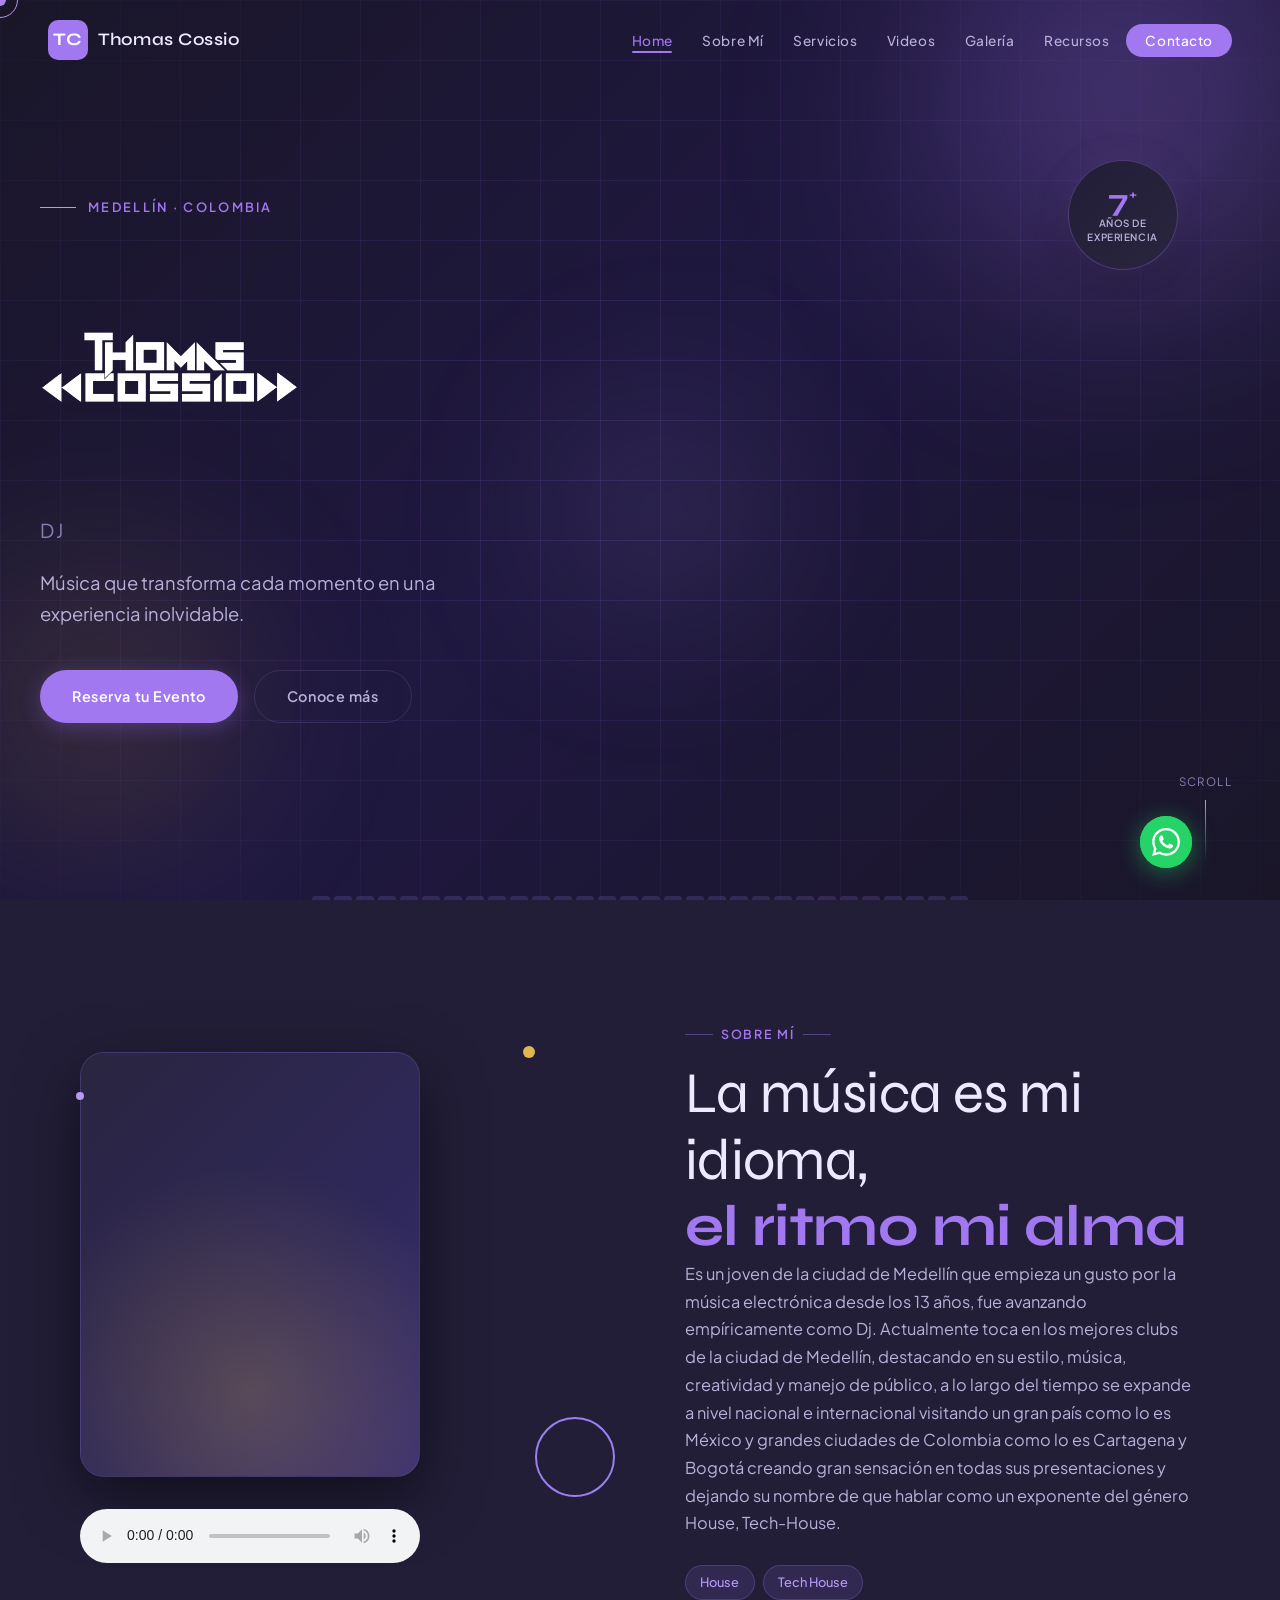
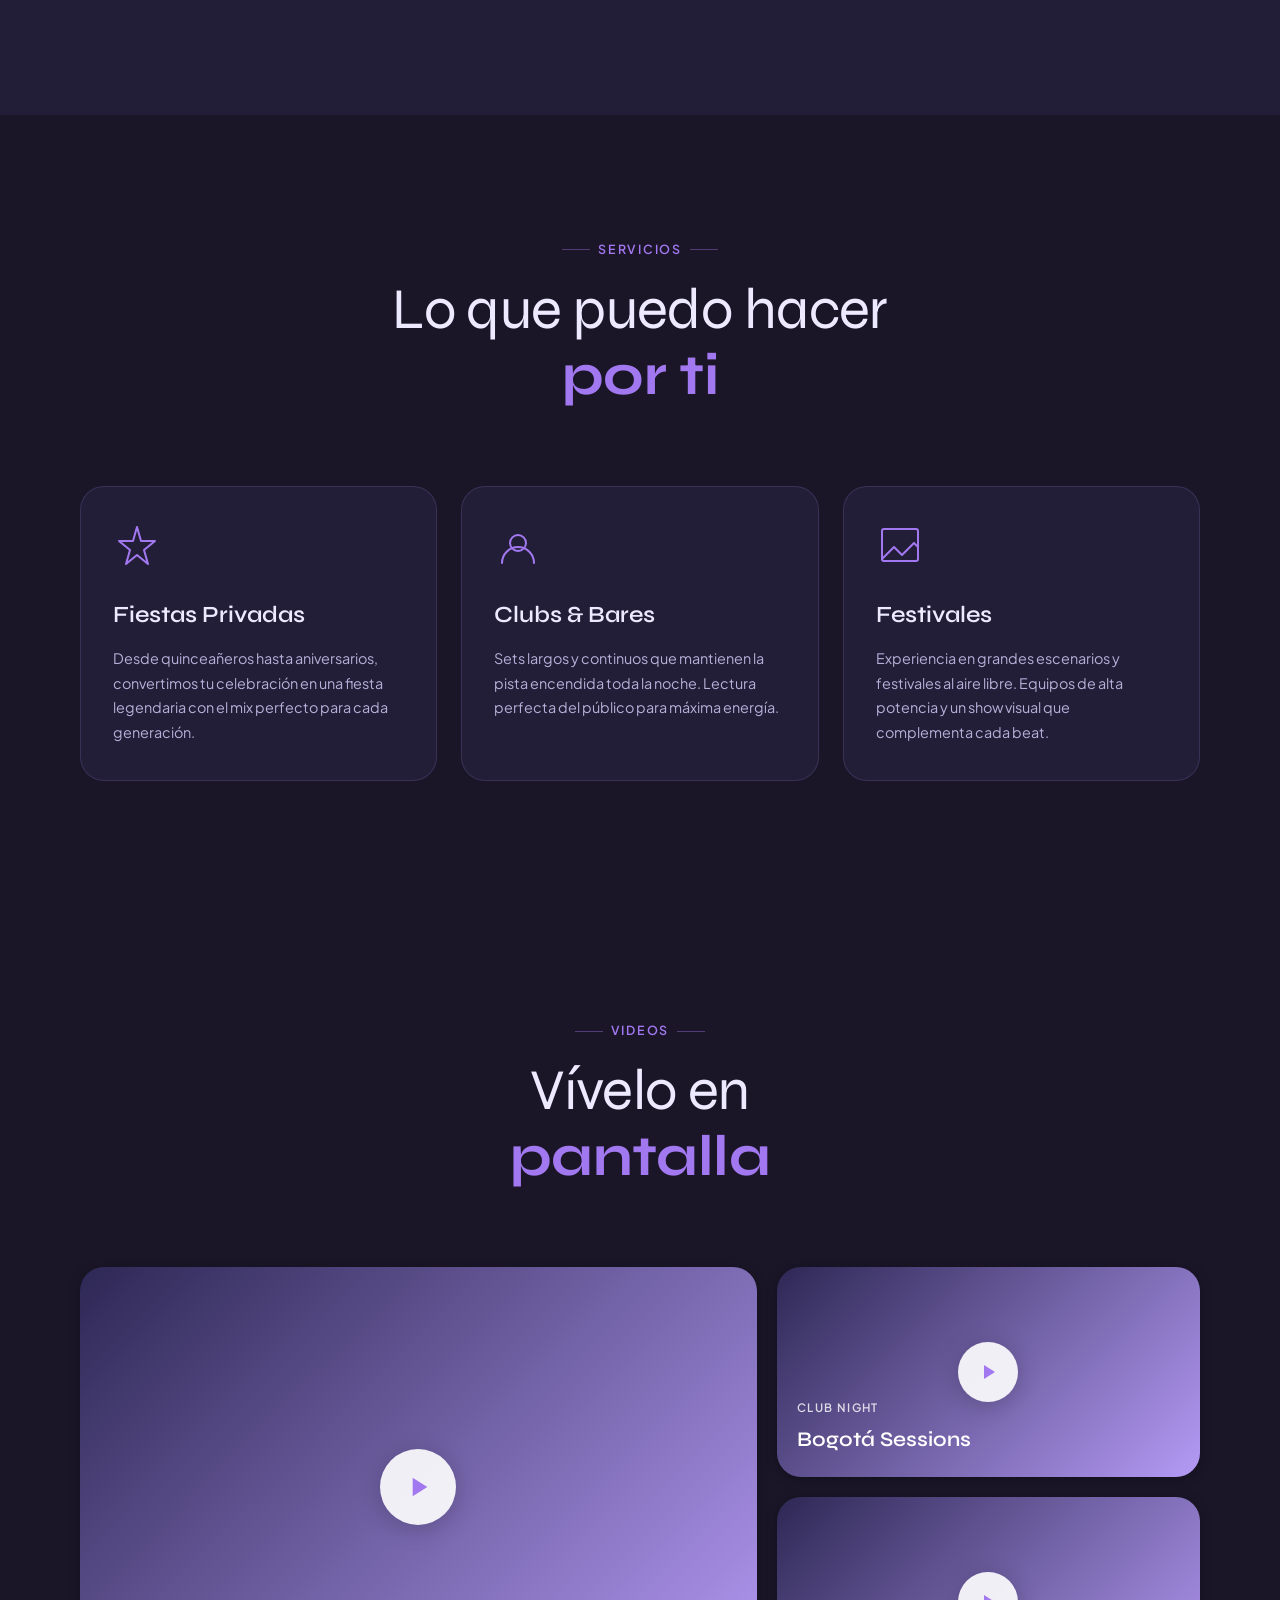
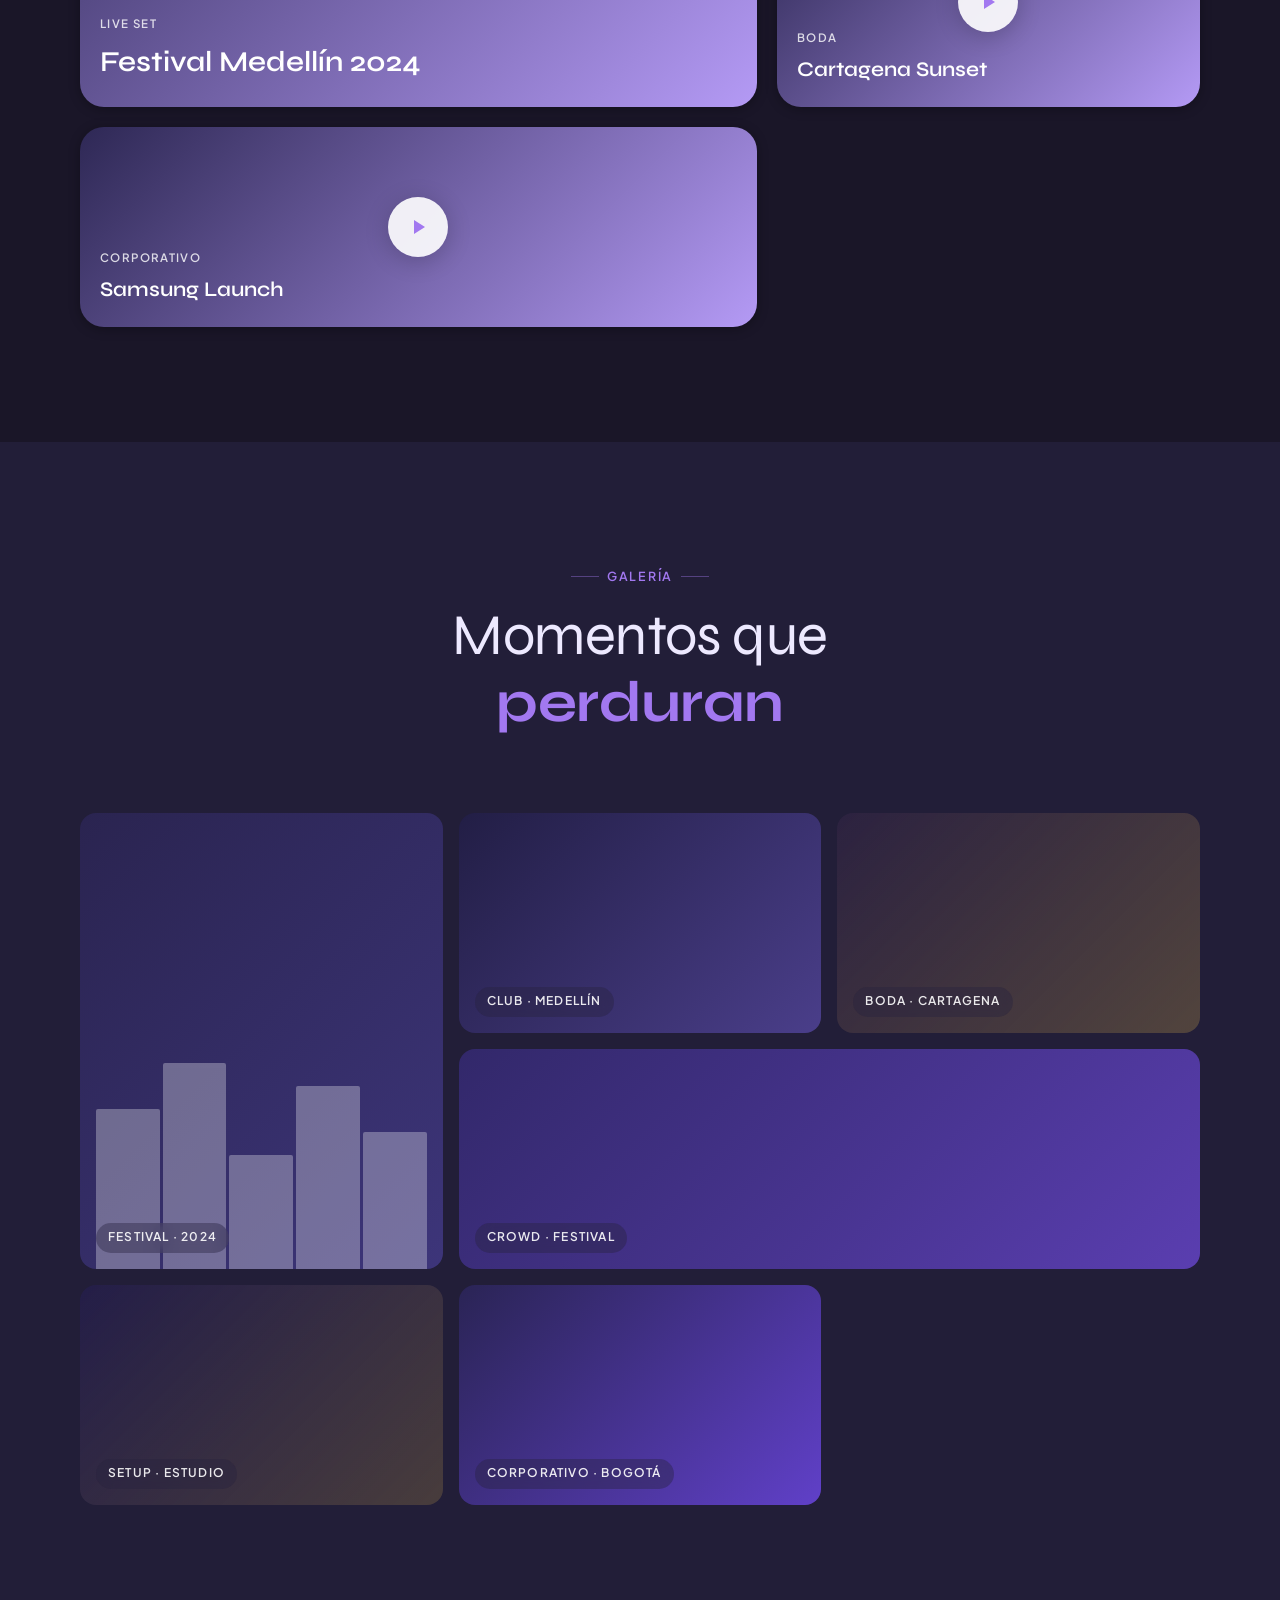
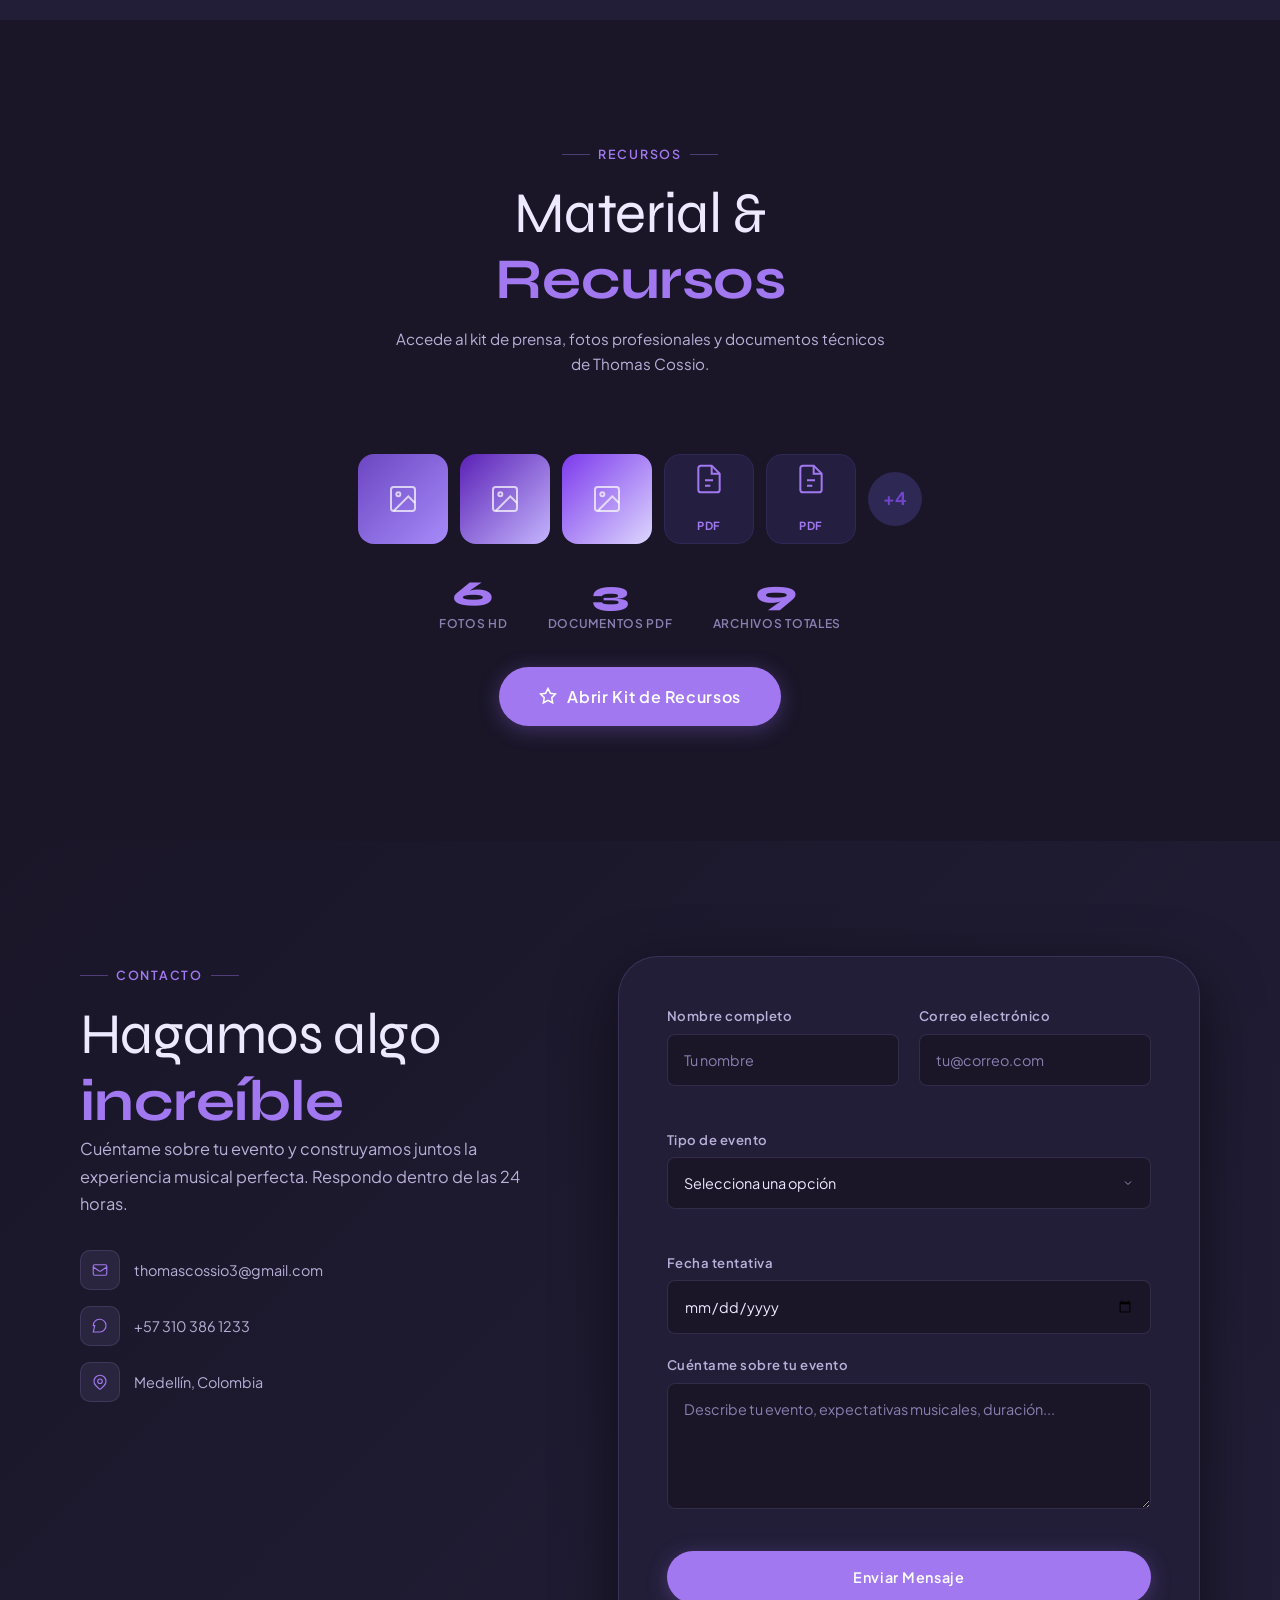
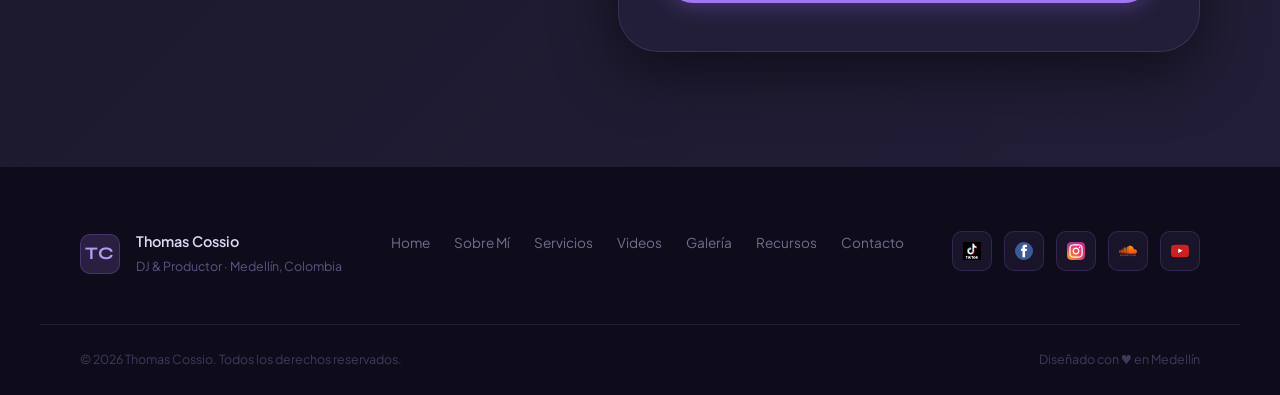
==== commit f754430c: "xc" ====
--- a/index.html
+++ b/index.html
@@ -244,18 +244,7 @@
             </div>
 
             <div class="stats-grid">
-              <div class="stat-card reveal-up">
                <audio src="" controls></audio>
-              </div>
-              <!--
-              <div class="stat-card reveal-up" style="--delay:.1s">
-                <span class="stat-num" data-target="20">0</span><span class="stat-unit">+</span>
-                <span class="stat-label">Eventos</span>
-              </div>
-              <div class="stat-card reveal-up" style="--delay:.2s">
-                <span class="stat-num" data-target="5">0</span><span class="stat-unit">+</span>
-                <span class="stat-label">Ciudades</span>
-              </div>-->
             </div>
           </div>
 
--- a/CSS/style.css
+++ b/CSS/style.css
@@ -786,6 +786,21 @@
   align-items: center;
 }
 
+.stats-grid audio {
+  grid-column: 1 / -1;   /* ocupa las 3 columnas */
+  width: 100%;
+  max-width: 340px;
+  border-radius: var(--r-sm);
+  accent-color: var(--accent);
+}
+
+@media (max-width: 820px) {
+  .stats-grid audio {
+    max-width: 100%;
+  }
+}
+
+
 /* Visual column */
 .sobre-visual {}
 
@@ -951,9 +966,9 @@
     font-size: 4rem;
   }
 
-  .stats-grid {
-    max-width: 100%;
-    grid-template-columns: repeat(3, 1fr);
+   .stats-grid {
+    grid-template-columns: 1fr;
+    justify-items: center;
   }
 }
 
@@ -1221,6 +1236,11 @@
   .video-featured .video-thumb {
     min-height: 280px;
   }
+
+   .stats-grid {
+    grid-template-columns: 1fr;
+    justify-items: center;
+  }
 }
 
 
@@ -1328,6 +1348,11 @@
   .gal-wide {
     grid-column: span 2;
   }
+
+   .stats-grid {
+    grid-template-columns: 1fr;
+    justify-items: center;
+  }
 }
 
 @media (max-width: 540px) {
@@ -1341,6 +1366,12 @@
     grid-row: span 1;
     grid-column: span 1;
   }
+
+  .stats-grid {
+    grid-template-columns: 1fr;
+    justify-items: center;
+  }
+
 }
 
 
@@ -2987,10 +3018,6 @@
     font-size: clamp(3rem, 13vw, 5rem);
   }
 
-  /* Sobre stats – tighter on mobile */
-  .stat-card {
-    margin-left: 2rem;
-
   .stat-num {
     font-size: 1.8rem;
   }
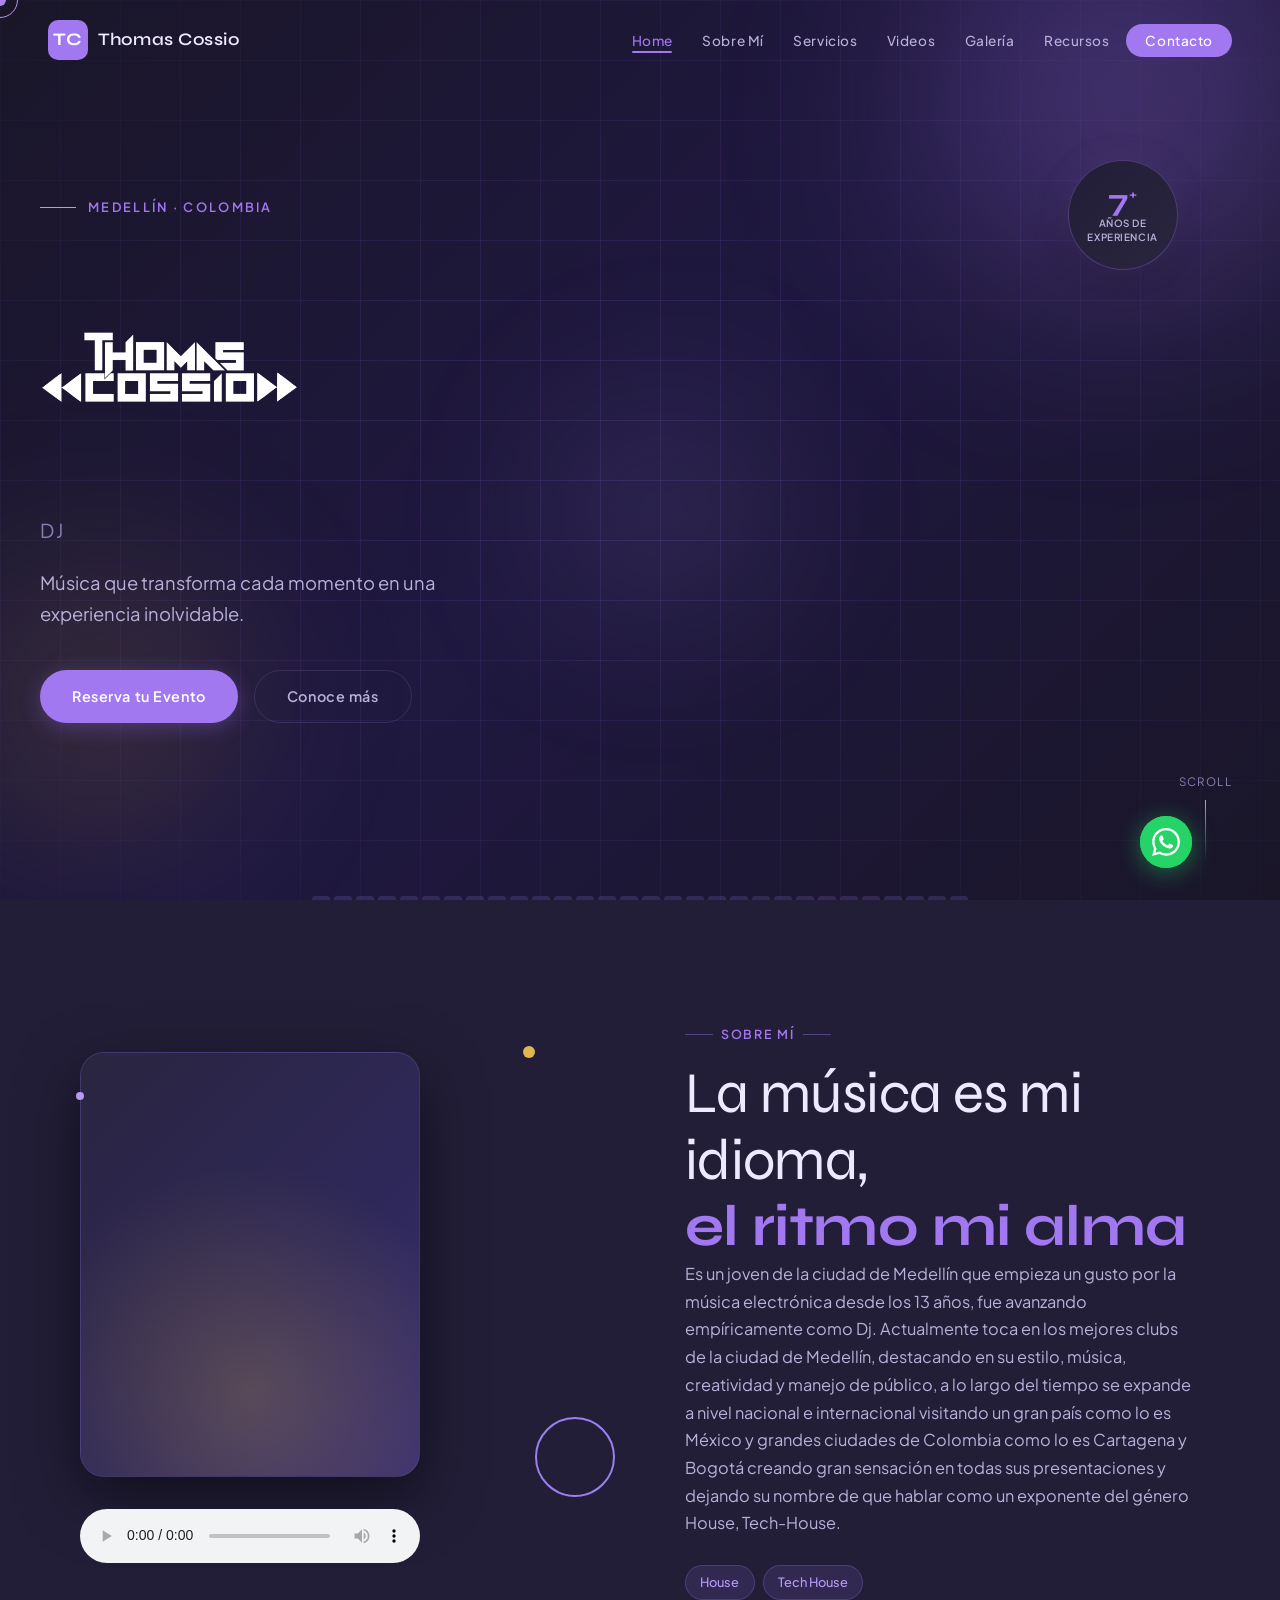
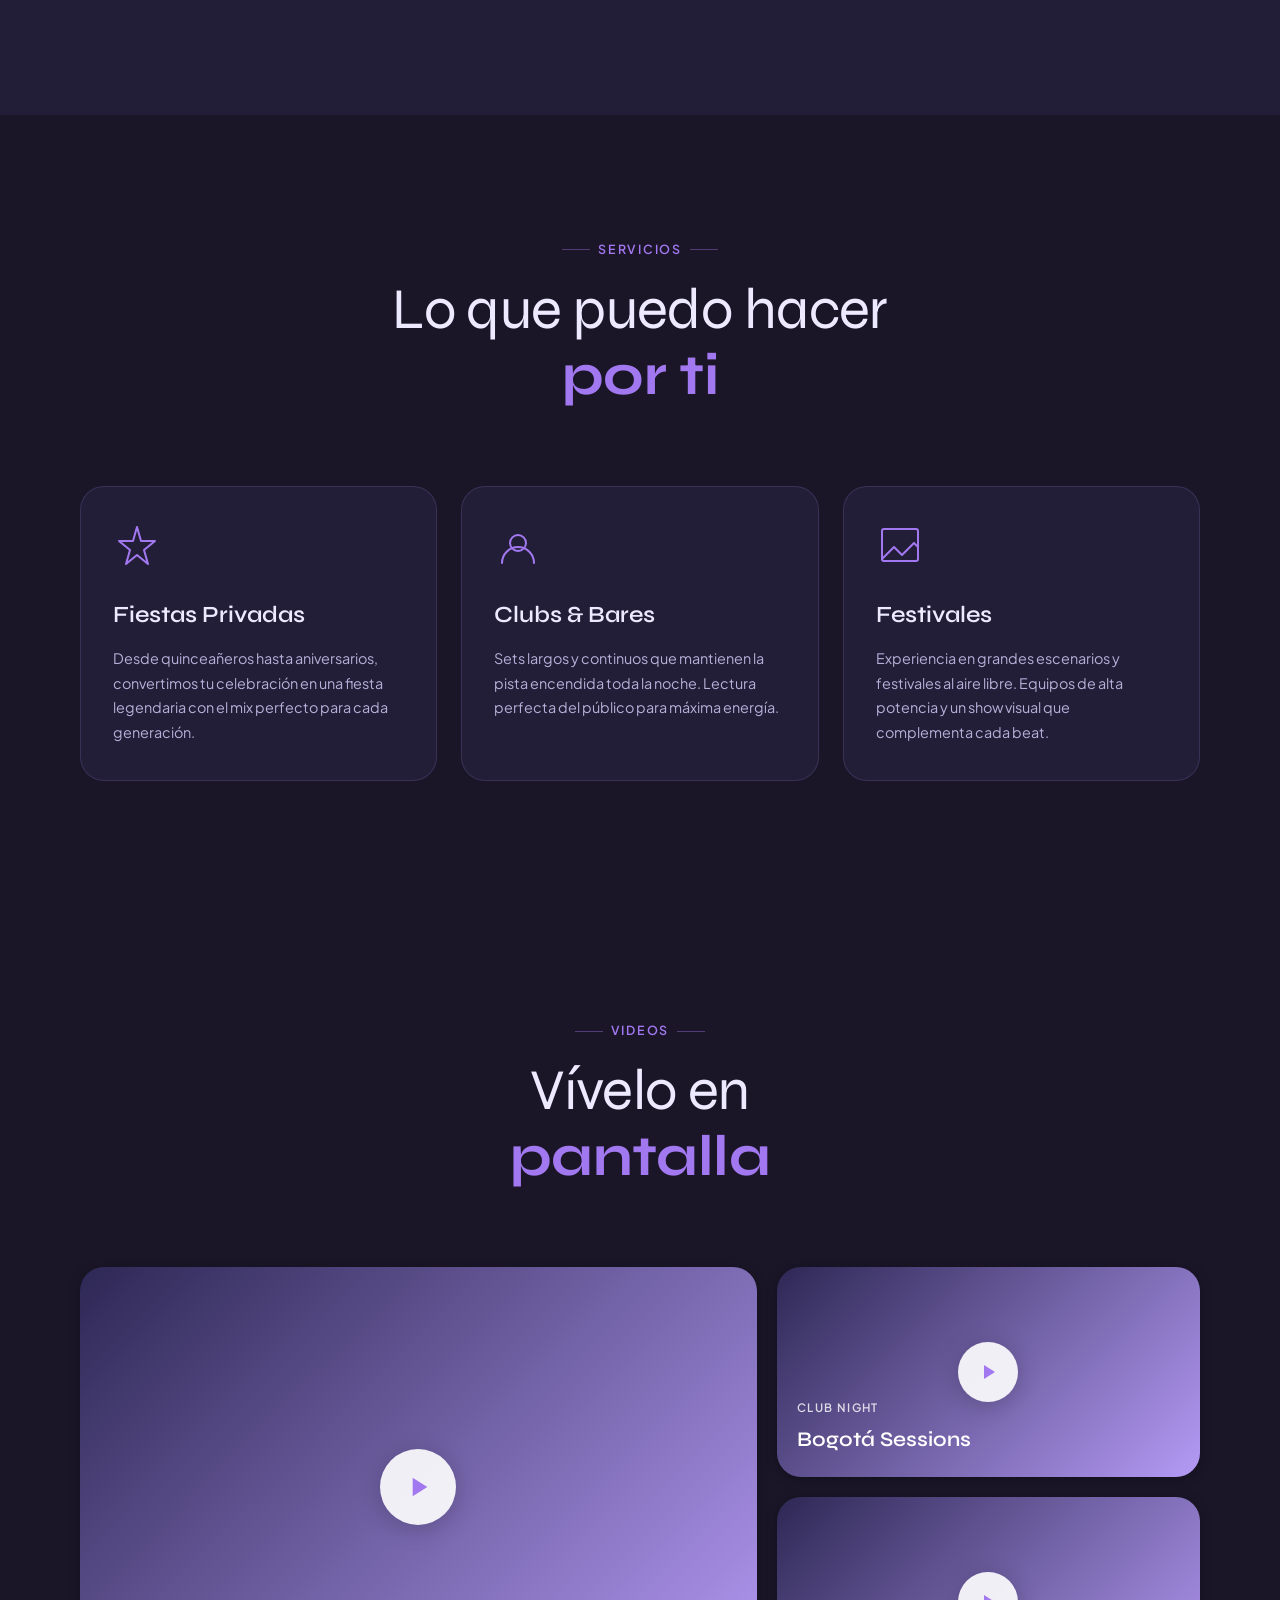
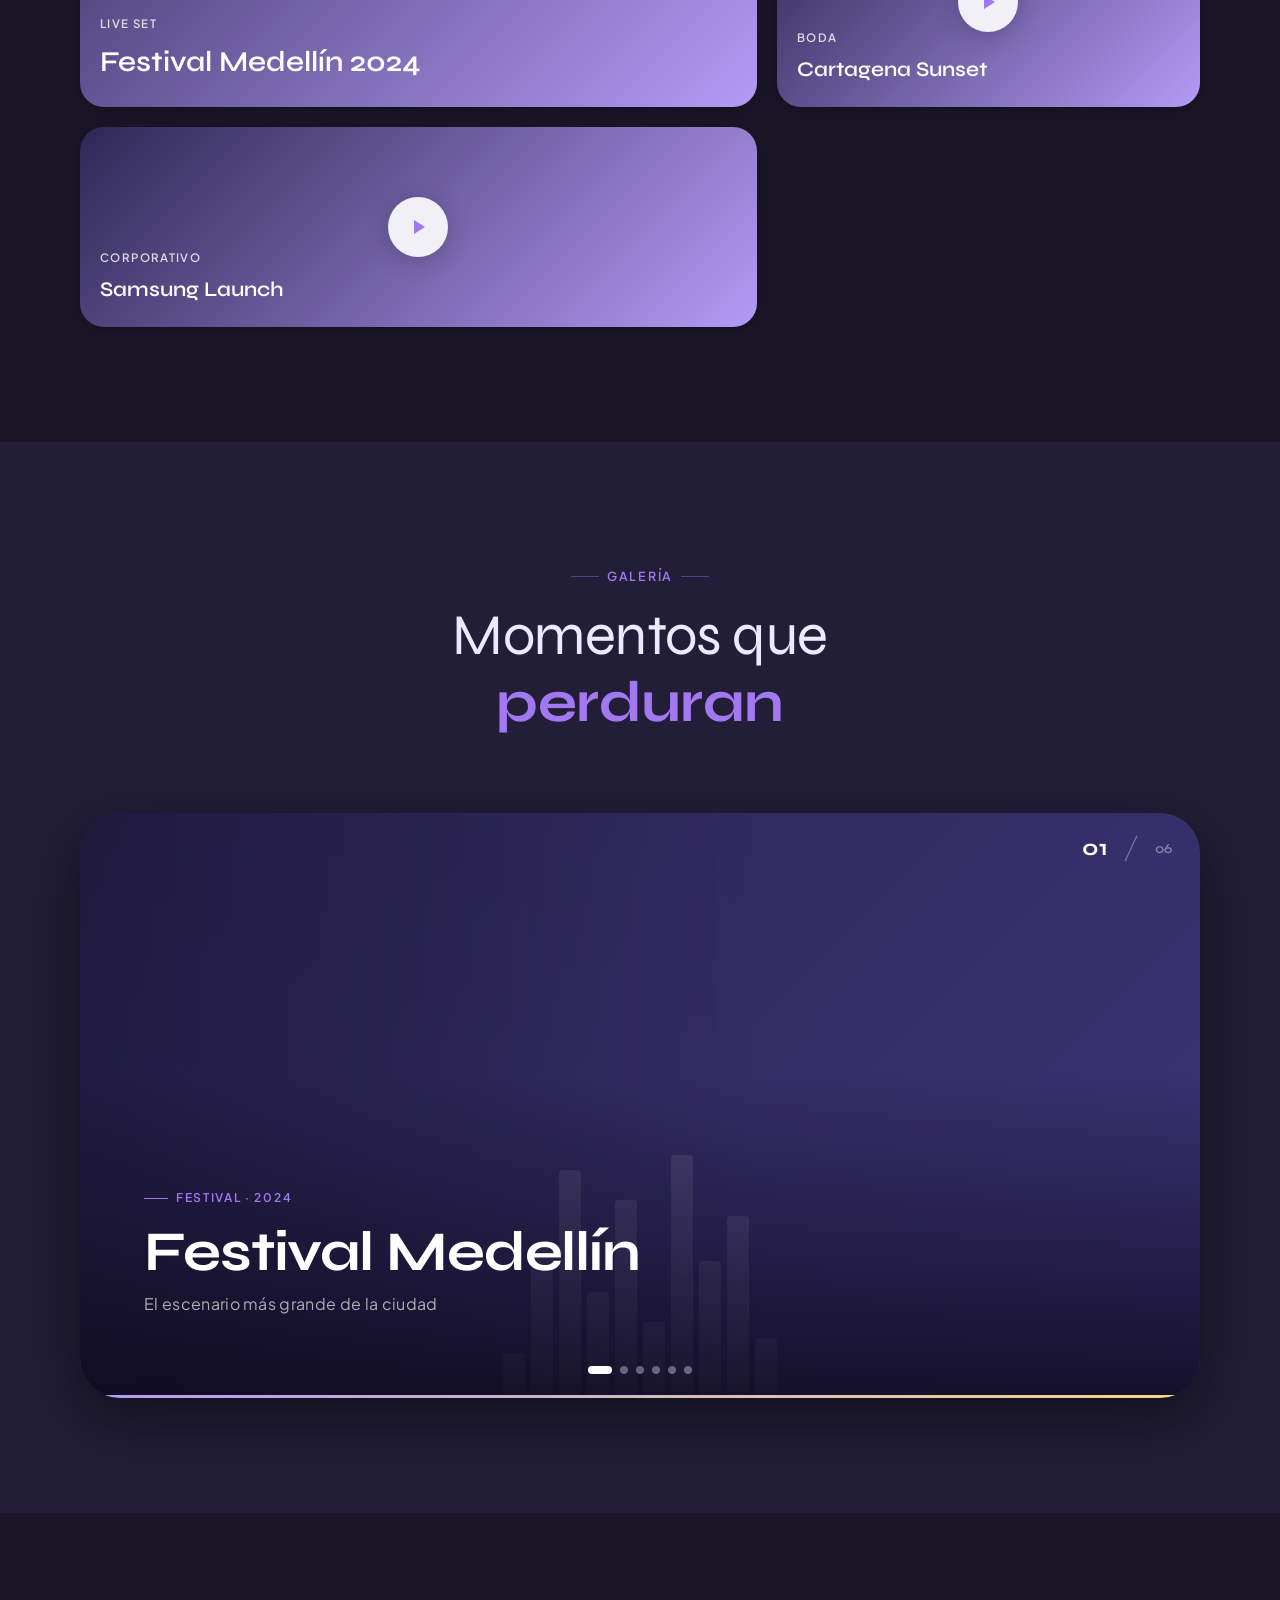
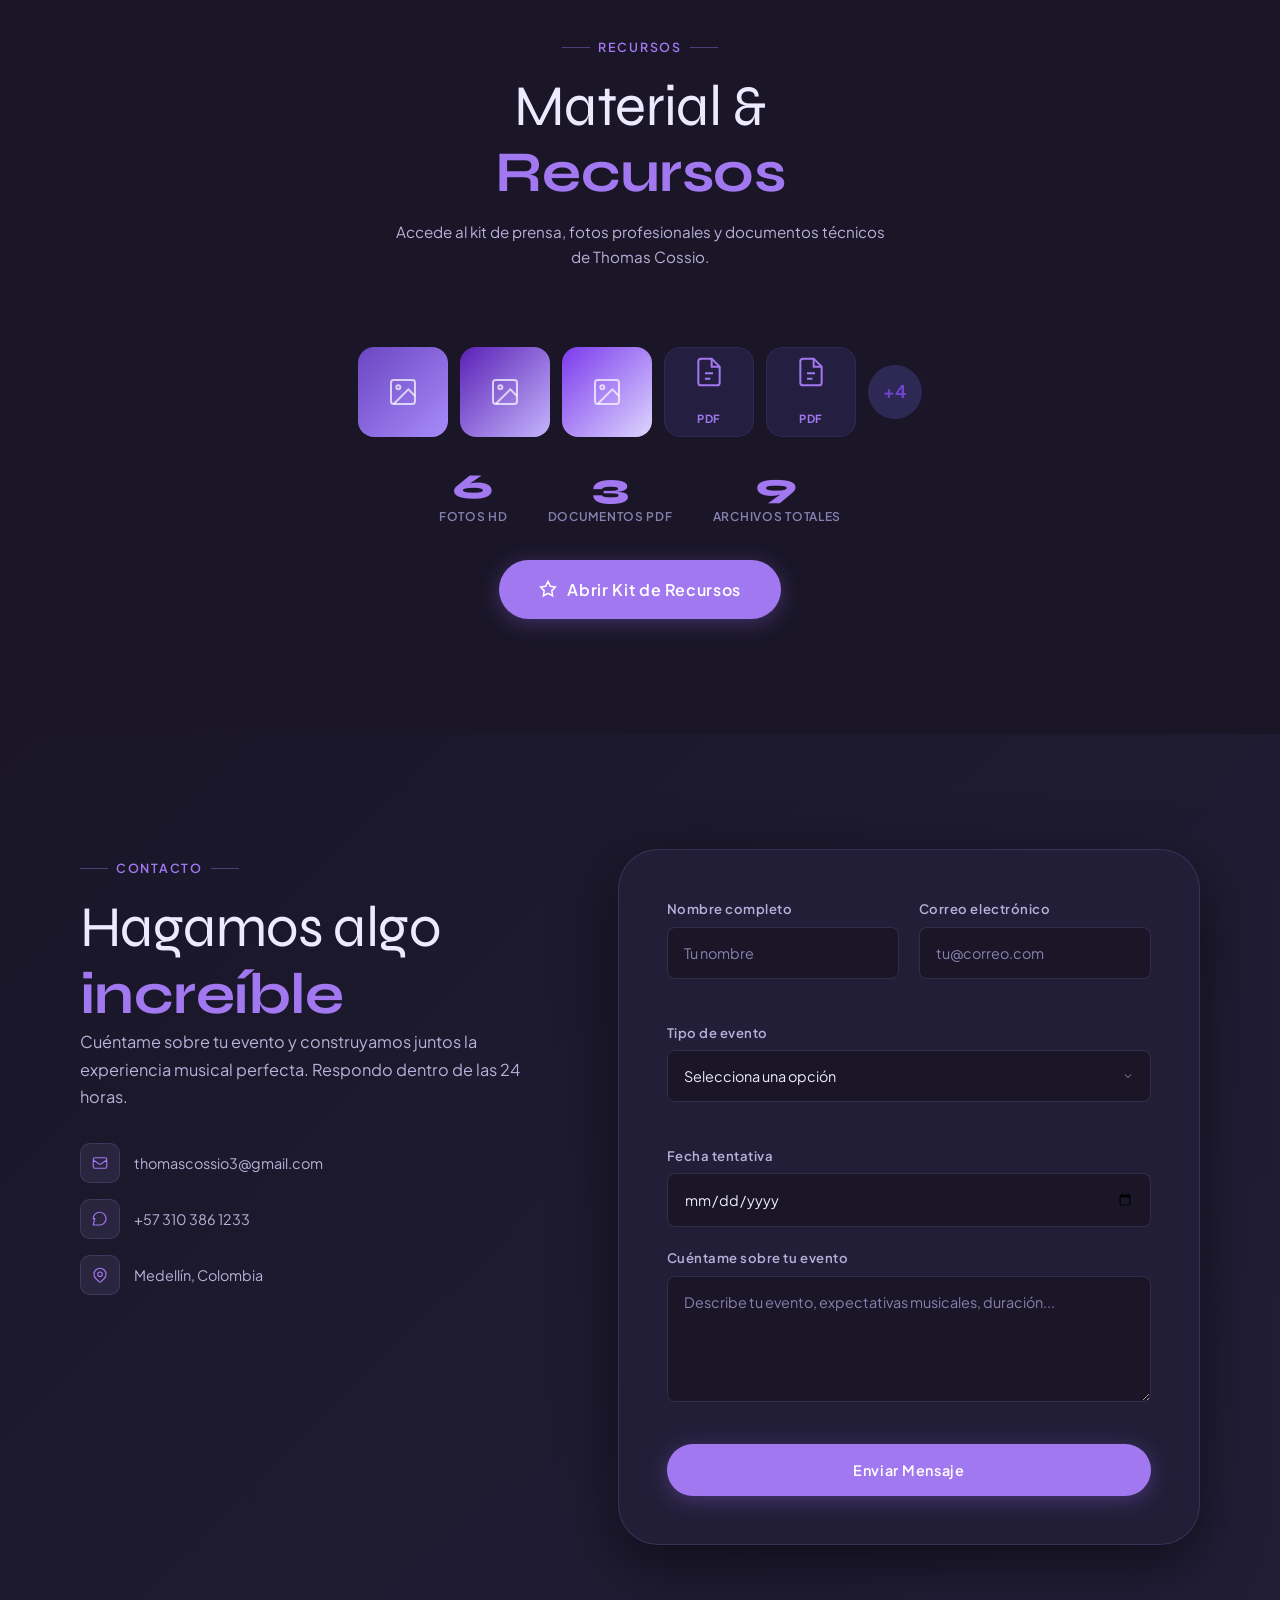
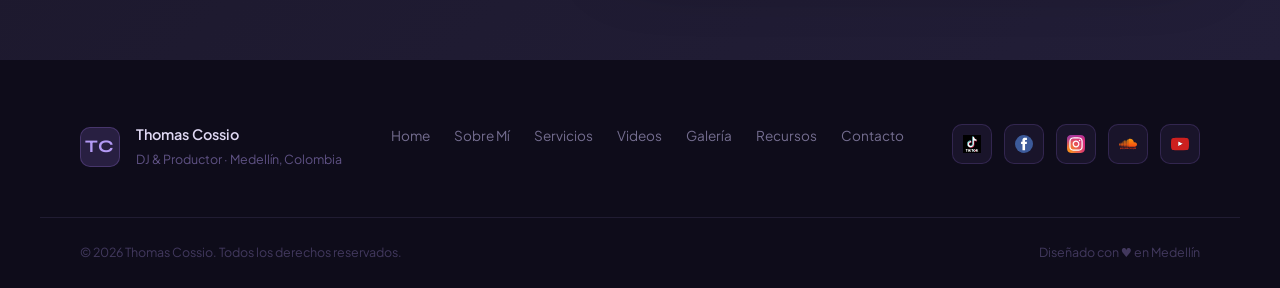
==== commit 1e6fd209: "ne des" ====
--- a/index.html
+++ b/index.html
@@ -75,6 +75,38 @@
       <li><a href="#contacto" class="nav-link nav-cta" data-label="Contacto">Contacto</a></li>
     </ul>
   </nav>
+
+  <!-- Mobile drawer (fuera del nav) -->
+  <div class="mobile-drawer" id="mobileDrawer" aria-hidden="true">
+    <div class="drawer-backdrop" id="drawerBackdrop"></div>
+    <div class="drawer-panel">
+      <div class="drawer-header">
+        <div class="drawer-brand">
+          <span class="logo-tc">TC</span>
+          <span class="logo-name">Thomas Cossio</span>
+        </div>
+        <button class="drawer-close" id="drawerClose" aria-label="Cerrar menú">
+          <svg viewBox="0 0 24 24" fill="none" stroke="currentColor" stroke-width="2">
+            <path d="M18 6L6 18M6 6l12 12"/>
+          </svg>
+        </button>
+      </div>
+
+      <ul class="drawer-menu" role="list">
+        <li><a href="#home"      class="drawer-link" data-label="Home">Home</a></li>
+        <li><a href="#sobre"     class="drawer-link" data-label="Sobre Mí">Sobre Mí</a></li>
+        <li><a href="#servicios" class="drawer-link" data-label="Servicios">Servicios</a></li>
+        <li><a href="#videos"    class="drawer-link" data-label="Videos">Videos</a></li>
+        <li><a href="#galeria"   class="drawer-link" data-label="Galería">Galería</a></li>
+        <li><a href="#recursos"  class="drawer-link" data-label="Recursos">Recursos</a></li>
+        <li><a href="#contacto"  class="drawer-link drawer-cta">Contacto</a></li>
+      </ul>
+
+      <div class="drawer-footer">
+        <p>DJ · Medellín, Colombia</p>
+      </div>
+    </div>
+  </div>
 
   <main>
 
@@ -431,45 +463,139 @@
           </h2>
         </div>
 
-        <div class="galeria-masonry">
-          <div class="gal-item gal-tall reveal-up">
-            <div class="gal-placeholder" role="img" aria-label="Thomas Cossio en vivo – Festival">
-              <div class="gal-label">Festival · 2024</div>
-              <div class="gal-inner-vis" aria-hidden="true">
-                <div class="gal-bar" style="--gh:70%"></div>
-                <div class="gal-bar" style="--gh:90%"></div>
-                <div class="gal-bar" style="--gh:50%"></div>
-                <div class="gal-bar" style="--gh:80%"></div>
-                <div class="gal-bar" style="--gh:60%"></div>
-              </div>
-            </div>
-          </div>
-          <div class="gal-item reveal-up" style="--delay:.05s">
-            <div class="gal-placeholder" role="img" aria-label="Booth DJ – Club Medellín">
-              <div class="gal-label">Club · Medellín</div>
-            </div>
-          </div>
-          <div class="gal-item reveal-up" style="--delay:.1s">
-            <div class="gal-placeholder" role="img" aria-label="Boda al atardecer – Cartagena">
-              <div class="gal-label">Boda · Cartagena</div>
-            </div>
-          </div>
-          <div class="gal-item gal-wide reveal-up" style="--delay:.15s">
-            <div class="gal-placeholder" role="img" aria-label="Crowd en festival de música electrónica">
-              <div class="gal-label">Crowd · Festival</div>
-            </div>
-          </div>
-          <div class="gal-item reveal-up" style="--delay:.2s">
-            <div class="gal-placeholder" role="img" aria-label="Setup de DJ profesional">
-              <div class="gal-label">Setup · Estudio</div>
-            </div>
-          </div>
-          <div class="gal-item reveal-up" style="--delay:.25s">
-            <div class="gal-placeholder" role="img" aria-label="Evento corporativo – Bogotá">
-              <div class="gal-label">Corporativo · Bogotá</div>
-            </div>
-          </div>
-        </div>
+        <div class="galeria-carousel">
+
+  <div class="gc-track" id="gcTrack">
+
+    <div class="gc-slide active" data-index="0">
+      <div class="gc-bg" style="background:linear-gradient(135deg,#2a2450,#3d357a)">
+        <div class="gc-bg-vis" aria-hidden="true">
+          <span></span><span></span><span></span><span></span><span></span>
+          <span></span><span></span><span></span><span></span><span></span>
+        </div>
+      </div>
+      <div class="gc-overlay"></div>
+      <div class="gc-content">
+        <span class="gc-tag">Festival · 2024</span>
+        <h3 class="gc-title">Festival Medellín</h3>
+        <p class="gc-sub">El escenario más grande de la ciudad</p>
+      </div>
+    </div>
+
+    <div class="gc-slide" data-index="1">
+      <div class="gc-bg" style="background:linear-gradient(135deg,#221e45,#4a3e8a)">
+        <div class="gc-bg-vis" aria-hidden="true">
+          <span></span><span></span><span></span><span></span><span></span>
+          <span></span><span></span><span></span><span></span><span></span>
+        </div>
+      </div>
+      <div class="gc-overlay"></div>
+      <div class="gc-content">
+        <span class="gc-tag">Club · Medellín</span>
+        <h3 class="gc-title">Booth Night</h3>
+        <p class="gc-sub">La pista nunca para</p>
+      </div>
+    </div>
+
+    <div class="gc-slide" data-index="2">
+      <div class="gc-bg" style="background:linear-gradient(135deg,#2c2240,#5a2d6e)">
+        <div class="gc-bg-vis" aria-hidden="true">
+          <span></span><span></span><span></span><span></span><span></span>
+          <span></span><span></span><span></span><span></span><span></span>
+        </div>
+      </div>
+      <div class="gc-overlay"></div>
+      <div class="gc-content">
+        <span class="gc-tag">Boda · Cartagena</span>
+        <h3 class="gc-title">Cartagena Sunset</h3>
+        <p class="gc-sub">Amor y música al atardecer</p>
+      </div>
+    </div>
+
+    <div class="gc-slide" data-index="3">
+      <div class="gc-bg" style="background:linear-gradient(135deg,#32286a,#5a3eb0)">
+        <div class="gc-bg-vis" aria-hidden="true">
+          <span></span><span></span><span></span><span></span><span></span>
+          <span></span><span></span><span></span><span></span><span></span>
+        </div>
+      </div>
+      <div class="gc-overlay"></div>
+      <div class="gc-content">
+        <span class="gc-tag">Crowd · Festival</span>
+        <h3 class="gc-title">Marea Humana</h3>
+        <p class="gc-sub">Miles de almas en un mismo ritmo</p>
+      </div>
+    </div>
+
+    <div class="gc-slide" data-index="4">
+      <div class="gc-bg" style="background:linear-gradient(135deg,#241e48,#3d2060)">
+        <div class="gc-bg-vis" aria-hidden="true">
+          <span></span><span></span><span></span><span></span><span></span>
+          <span></span><span></span><span></span><span></span><span></span>
+        </div>
+      </div>
+      <div class="gc-overlay"></div>
+      <div class="gc-content">
+        <span class="gc-tag">Setup · Estudio</span>
+        <h3 class="gc-title">En el Control</h3>
+        <p class="gc-sub">Donde nace la magia</p>
+      </div>
+    </div>
+
+    <div class="gc-slide" data-index="5">
+      <div class="gc-bg" style="background:linear-gradient(135deg,#2a2455,#6040c8)">
+        <div class="gc-bg-vis" aria-hidden="true">
+          <span></span><span></span><span></span><span></span><span></span>
+          <span></span><span></span><span></span><span></span><span></span>
+        </div>
+      </div>
+      <div class="gc-overlay"></div>
+      <div class="gc-content">
+        <span class="gc-tag">Corporativo · Bogotá</span>
+        <h3 class="gc-title">Bogotá Sessions</h3>
+        <p class="gc-sub">Profesionalismo en cada nota</p>
+      </div>
+    </div>
+
+  </div><!-- /gc-track -->
+
+  <!-- Flechas -->
+  <button class="gc-arrow gc-prev" id="gcPrev" aria-label="Anterior">
+    <svg viewBox="0 0 24 24" fill="none" stroke="currentColor" stroke-width="2">
+      <path d="M15 18l-6-6 6-6"/>
+    </svg>
+  </button>
+  <button class="gc-arrow gc-next" id="gcNext" aria-label="Siguiente">
+    <svg viewBox="0 0 24 24" fill="none" stroke="currentColor" stroke-width="2">
+      <path d="M9 18l6-6-6-6"/>
+    </svg>
+  </button>
+
+  <!-- Thumbnails / dots -->
+  <div class="gc-dots" id="gcDots" role="tablist" aria-label="Ir a diapositiva">
+    <button class="gc-dot active" role="tab" data-index="0" aria-label="Diapositiva 1" aria-selected="true"></button>
+    <button class="gc-dot" role="tab" data-index="1" aria-label="Diapositiva 2" aria-selected="false"></button>
+    <button class="gc-dot" role="tab" data-index="2" aria-label="Diapositiva 3" aria-selected="false"></button>
+    <button class="gc-dot" role="tab" data-index="3" aria-label="Diapositiva 4" aria-selected="false"></button>
+    <button class="gc-dot" role="tab" data-index="4" aria-label="Diapositiva 5" aria-selected="false"></button>
+    <button class="gc-dot" role="tab" data-index="5" aria-label="Diapositiva 6" aria-selected="false"></button>
+  </div>
+
+  <!-- Barra de progreso -->
+  <div class="gc-progress-wrap" aria-hidden="true">
+    <div class="gc-progress-bar" id="gcProgressBar"></div>
+  </div>
+
+  <!-- Contador -->
+  <div class="gc-counter" aria-hidden="true">
+    <span id="gcCurrent">01</span>
+    <span class="gc-counter-sep"></span>
+    <span class="gc-counter-total">06</span>
+  </div>
+
+</div><!-- /galeria-carousel -->
+
+
       </div>
     </section>
 
--- a/CSS/style.css
+++ b/CSS/style.css
@@ -3156,4 +3156,510 @@
   .video-thumb {
     cursor: pointer !important;
   }
+}
+
+
+/* ═══════════════════════════ MOBILE DRAWER ═══════════════════════════ */
+.mobile-drawer {
+  display: none;
+}
+
+@media (max-width: 820px) {
+  /* Oculta el nav-menu desktop en móvil */
+  .nav-menu {
+    display: none !important;
+  }
+
+  .mobile-drawer {
+    display: block;
+    position: fixed;
+    inset: 0;
+    z-index: 200;
+    pointer-events: none;
+  }
+
+  .mobile-drawer.open {
+    pointer-events: auto;
+  }
+
+  /* Backdrop */
+  .drawer-backdrop {
+    position: absolute;
+    inset: 0;
+    background: rgba(10, 8, 25, 0.75);
+    backdrop-filter: blur(6px);
+    opacity: 0;
+    transition: opacity 0.4s var(--ease);
+  }
+
+  .mobile-drawer.open .drawer-backdrop {
+    opacity: 1;
+  }
+
+  /* Panel */
+  .drawer-panel {
+    position: absolute;
+    top: 0;
+    right: 0;
+    bottom: 0;
+    width: min(320px, 85vw);
+    background: linear-gradient(160deg, #1a1535 0%, #120f28 100%);
+    border-left: 1px solid rgba(162, 120, 240, 0.2);
+    box-shadow: -20px 0 60px rgba(0, 0, 0, 0.5);
+    display: flex;
+    flex-direction: column;
+    transform: translateX(100%);
+    transition: transform 0.45s cubic-bezier(0.34, 1.2, 0.64, 1);
+    overflow-y: auto;
+  }
+
+  .mobile-drawer.open .drawer-panel {
+    transform: translateX(0);
+  }
+
+  /* Header del drawer */
+  .drawer-header {
+    display: flex;
+    align-items: center;
+    justify-content: space-between;
+    padding: 1.5rem 1.5rem 1.25rem;
+    border-bottom: 1px solid rgba(162, 120, 240, 0.12);
+  }
+
+  .drawer-brand {
+    display: flex;
+    align-items: center;
+    gap: 0.65rem;
+  }
+
+  .drawer-close {
+    width: 38px;
+    height: 38px;
+    border-radius: 50%;
+    border: 1px solid rgba(162, 120, 240, 0.25);
+    background: rgba(162, 120, 240, 0.08);
+    color: var(--gray-600);
+    display: grid;
+    place-items: center;
+    cursor: pointer;
+    transition: background 0.25s, color 0.25s, border-color 0.25s;
+    flex-shrink: 0;
+  }
+
+  .drawer-close:hover {
+    background: var(--accent);
+    color: #fff;
+    border-color: var(--accent);
+  }
+
+  .drawer-close svg {
+    width: 16px;
+    height: 16px;
+  }
+
+  /* Links */
+  .drawer-menu {
+    display: flex;
+    flex-direction: column;
+    padding: 1.5rem 1rem;
+    gap: 0.25rem;
+    flex: 1;
+  }
+
+  .drawer-link {
+    display: flex;
+    align-items: center;
+    gap: 0.75rem;
+    padding: 0.9rem 1rem;
+    border-radius: var(--r-md);
+    font-family: var(--font-display);
+    font-size: 1.1rem;
+    font-weight: 500;
+    color: var(--gray-600);
+    text-decoration: none;
+    transition: background 0.25s, color 0.25s, transform 0.25s var(--spring);
+    letter-spacing: 0.02em;
+  }
+
+  .drawer-link::before {
+    content: '';
+    width: 6px;
+    height: 6px;
+    border-radius: 50%;
+    background: var(--accent);
+    opacity: 0;
+    transform: scale(0);
+    transition: opacity 0.25s, transform 0.25s var(--spring);
+    flex-shrink: 0;
+  }
+
+  .drawer-link:hover,
+  .drawer-link.active {
+    background: rgba(162, 120, 240, 0.1);
+    color: var(--gray-900);
+    transform: translateX(4px);
+  }
+
+  .drawer-link:hover::before,
+  .drawer-link.active::before {
+    opacity: 1;
+    transform: scale(1);
+  }
+
+  /* CTA */
+  .drawer-cta {
+    margin-top: 1rem;
+    background: var(--accent) !important;
+    color: #fff !important;
+    justify-content: center;
+    border-radius: 100px;
+    font-weight: 600;
+    box-shadow: 0 4px 20px rgba(139, 99, 224, 0.35);
+    transform: none !important;
+  }
+
+  .drawer-cta::before {
+    display: none;
+  }
+
+  .drawer-cta:hover {
+    background: var(--lavender-700) !important;
+    transform: translateY(-2px) !important;
+  }
+
+  /* Footer del drawer */
+  .drawer-footer {
+    padding: 1.25rem 1.5rem;
+    border-top: 1px solid rgba(162, 120, 240, 0.1);
+    font-size: 0.78rem;
+    color: var(--gray-400);
+    letter-spacing: 0.1em;
+    text-transform: uppercase;
+  }
+
+  /* Animación de entrada de los links */
+  .mobile-drawer.open .drawer-link {
+    animation: drawerLinkIn 0.4s var(--ease) both;
+  }
+
+  .mobile-drawer.open .drawer-menu li:nth-child(1) .drawer-link { animation-delay: 0.08s; }
+  .mobile-drawer.open .drawer-menu li:nth-child(2) .drawer-link { animation-delay: 0.13s; }
+  .mobile-drawer.open .drawer-menu li:nth-child(3) .drawer-link { animation-delay: 0.18s; }
+  .mobile-drawer.open .drawer-menu li:nth-child(4) .drawer-link { animation-delay: 0.23s; }
+  .mobile-drawer.open .drawer-menu li:nth-child(5) .drawer-link { animation-delay: 0.28s; }
+  .mobile-drawer.open .drawer-menu li:nth-child(6) .drawer-link { animation-delay: 0.33s; }
+  .mobile-drawer.open .drawer-menu li:nth-child(7) .drawer-link { animation-delay: 0.38s; }
+
+  @keyframes drawerLinkIn {
+    from { opacity: 0; transform: translateX(20px); }
+    to   { opacity: 1; transform: translateX(0); }
+  }
+}
+
+
+/* ═══════════════════════════ GALERÍA CAROUSEL ═══════════════════════════ */
+.galeria-carousel {
+  position: relative;
+  width: 100%;
+  height: clamp(420px, 65vh, 680px);
+  border-radius: var(--r-xl);
+  overflow: hidden;
+  cursor: none;
+  box-shadow: var(--shadow-lg);
+}
+
+/* Track */
+.gc-track {
+  position: relative;
+  width: 100%;
+  height: 100%;
+}
+
+/* Slides */
+.gc-slide {
+  position: absolute;
+  inset: 0;
+  opacity: 0;
+  z-index: 1;
+  transition: opacity 0s;
+  pointer-events: none;
+}
+
+.gc-slide.active {
+  opacity: 1;
+  z-index: 2;
+  pointer-events: auto;
+}
+
+.gc-slide.leaving {
+  opacity: 0;
+  z-index: 3;
+  transition: opacity 1s var(--ease);
+}
+
+/* Ken Burns background */
+.gc-bg {
+  position: absolute;
+  inset: -8%;   /* espacio extra para el zoom */
+  width: 116%;
+  height: 116%;
+  transition: transform 0s;
+  will-change: transform;
+}
+
+.gc-slide.active .gc-bg {
+  animation: kenBurns 5s ease-out forwards;
+}
+
+@keyframes kenBurns {
+  from { transform: scale(1.08) translate(1%, 1%); }
+  to   { transform: scale(1)    translate(0%, 0%); }
+}
+
+/* Waveform decorativa dentro del bg */
+.gc-bg-vis {
+  position: absolute;
+  bottom: 0;
+  left: 0;
+  right: 0;
+  display: flex;
+  align-items: flex-end;
+  justify-content: center;
+  gap: 6px;
+  padding: 0 3rem;
+  height: 45%;
+  opacity: 0.12;
+}
+
+.gc-bg-vis span {
+  flex: 1;
+  max-width: 22px;
+  border-radius: 4px 4px 0 0;
+  background: rgba(255,255,255,0.9);
+}
+
+.gc-bg-vis span:nth-child(1)  { height: 30%; }
+.gc-bg-vis span:nth-child(2)  { height: 65%; }
+.gc-bg-vis span:nth-child(3)  { height: 90%; }
+.gc-bg-vis span:nth-child(4)  { height: 50%; }
+.gc-bg-vis span:nth-child(5)  { height: 80%; }
+.gc-bg-vis span:nth-child(6)  { height: 40%; }
+.gc-bg-vis span:nth-child(7)  { height: 95%; }
+.gc-bg-vis span:nth-child(8)  { height: 60%; }
+.gc-bg-vis span:nth-child(9)  { height: 75%; }
+.gc-bg-vis span:nth-child(10) { height: 35%; }
+
+/* Overlay degradado */
+.gc-overlay {
+  position: absolute;
+  inset: 0;
+  background:
+    linear-gradient(to top,  rgba(14,10,30,.85) 0%, transparent 55%),
+    linear-gradient(to right, rgba(14,10,30,.4) 0%, transparent 60%);
+  z-index: 1;
+}
+
+/* Contenido del slide */
+.gc-content {
+  position: absolute;
+  bottom: clamp(3.5rem, 8vw, 5rem);
+  left: clamp(2rem, 6vw, 4rem);
+  z-index: 2;
+  max-width: 520px;
+}
+
+.gc-tag {
+  display: inline-flex;
+  align-items: center;
+  gap: .5rem;
+  font-size: .75rem;
+  font-weight: 600;
+  letter-spacing: .14em;
+  text-transform: uppercase;
+  color: var(--accent);
+  margin-bottom: .75rem;
+}
+
+.gc-tag::before {
+  content: '';
+  width: 24px;
+  height: 1px;
+  background: var(--accent);
+}
+
+.gc-title {
+  font-family: var(--font-display);
+  font-size: clamp(2rem, 5vw, 3.5rem);
+  font-weight: 700;
+  color: #fff;
+  line-height: 1.1;
+  letter-spacing: -.02em;
+  margin-bottom: .5rem;
+  opacity: 0;
+  transform: translateY(20px);
+  transition: opacity 0s, transform 0s;
+}
+
+.gc-sub {
+  font-size: clamp(.85rem, 2vw, 1rem);
+  color: rgba(255,255,255,.65);
+  font-weight: 400;
+  letter-spacing: .02em;
+  opacity: 0;
+  transform: translateY(16px);
+  transition: opacity 0s, transform 0s;
+}
+
+/* Animate text in when slide is active */
+.gc-slide.active .gc-title {
+  animation: gcTextIn .7s var(--ease) .15s both;
+}
+.gc-slide.active .gc-sub {
+  animation: gcTextIn .7s var(--ease) .3s both;
+}
+
+@keyframes gcTextIn {
+  from { opacity: 0; transform: translateY(20px); }
+  to   { opacity: 1; transform: translateY(0);    }
+}
+
+/* ── Flechas ── */
+.gc-arrow {
+  position: absolute;
+  top: 50%;
+  transform: translateY(-50%);
+  z-index: 10;
+  width: 48px;
+  height: 48px;
+  border-radius: 50%;
+  background: rgba(255,255,255,.08);
+  border: 1.5px solid rgba(255,255,255,.18);
+  color: #fff;
+  display: grid;
+  place-items: center;
+  cursor: pointer;
+  backdrop-filter: blur(8px);
+  transition: background .25s, border-color .25s, transform .3s var(--spring);
+  opacity: 0;
+}
+
+.galeria-carousel:hover .gc-arrow {
+  opacity: 1;
+}
+
+.gc-prev { left: 1.5rem; }
+.gc-next { right: 1.5rem; }
+
+.gc-arrow:hover {
+  background: var(--accent);
+  border-color: var(--accent);
+  transform: translateY(-50%) scale(1.1);
+}
+
+.gc-arrow svg {
+  width: 20px;
+  height: 20px;
+}
+
+/* ── Dots ── */
+.gc-dots {
+  position: absolute;
+  bottom: 1.5rem;
+  left: 50%;
+  transform: translateX(-50%);
+  z-index: 10;
+  display: flex;
+  gap: .5rem;
+  align-items: center;
+}
+
+.gc-dot {
+  width: 8px;
+  height: 8px;
+  border-radius: 50%;
+  border: none;
+  background: rgba(255,255,255,.35);
+  cursor: pointer;
+  padding: 0;
+  transition: background .3s, transform .3s var(--spring), width .3s var(--spring);
+}
+
+.gc-dot.active {
+  background: #fff;
+  width: 24px;
+  border-radius: 4px;
+  transform: none;
+}
+
+/* ── Barra de progreso ── */
+.gc-progress-wrap {
+  position: absolute;
+  bottom: 0;
+  left: 0;
+  right: 0;
+  height: 3px;
+  background: rgba(255,255,255,.1);
+  z-index: 10;
+}
+
+.gc-progress-bar {
+  height: 100%;
+  width: 0%;
+  background: linear-gradient(90deg, var(--lavender-400), var(--gold-300));
+  border-radius: 2px;
+  transition: width linear;
+}
+
+/* ── Contador ── */
+.gc-counter {
+  position: absolute;
+  top: 1.5rem;
+  right: 1.75rem;
+  z-index: 10;
+  display: flex;
+  align-items: center;
+  gap: .6rem;
+  font-family: var(--font-display);
+  font-size: .85rem;
+  font-weight: 600;
+  color: rgba(255,255,255,.9);
+}
+
+#gcCurrent {
+  font-size: 1.4rem;
+  font-weight: 700;
+  color: #fff;
+  line-height: 1;
+}
+
+.gc-counter-sep {
+  width: 28px;
+  height: 1px;
+  background: rgba(255,255,255,.4);
+  transform: rotate(-65deg);
+}
+
+.gc-counter-total {
+  color: rgba(255,255,255,.4);
+}
+
+/* ── Responsive ── */
+@media (max-width: 640px) {
+  .galeria-carousel {
+    height: clamp(360px, 75vw, 480px);
+    border-radius: var(--r-lg);
+  }
+
+  .gc-arrow { display: none; }
+
+  .gc-content {
+    bottom: 3.5rem;
+    left: 1.5rem;
+    right: 1.5rem;
+  }
+
+  .gc-counter {
+    top: 1rem;
+    right: 1.25rem;
+  }
 }
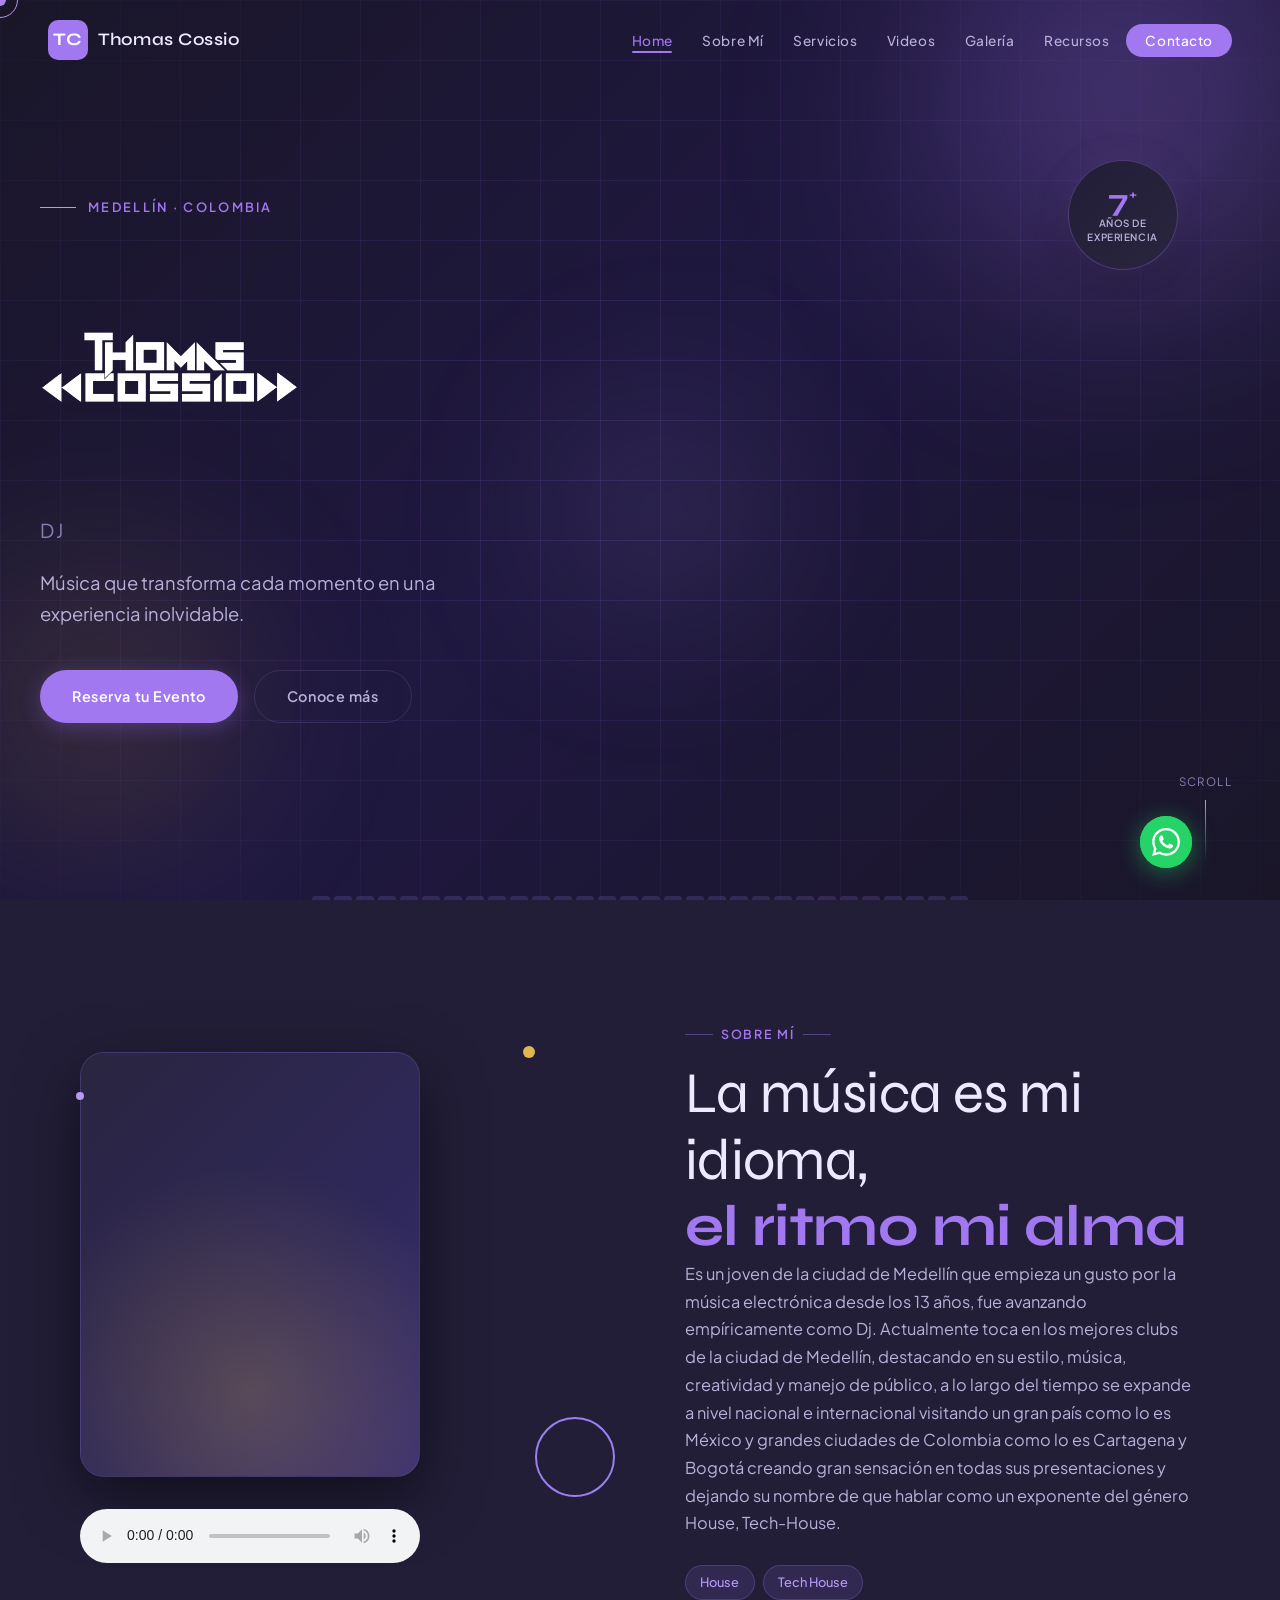
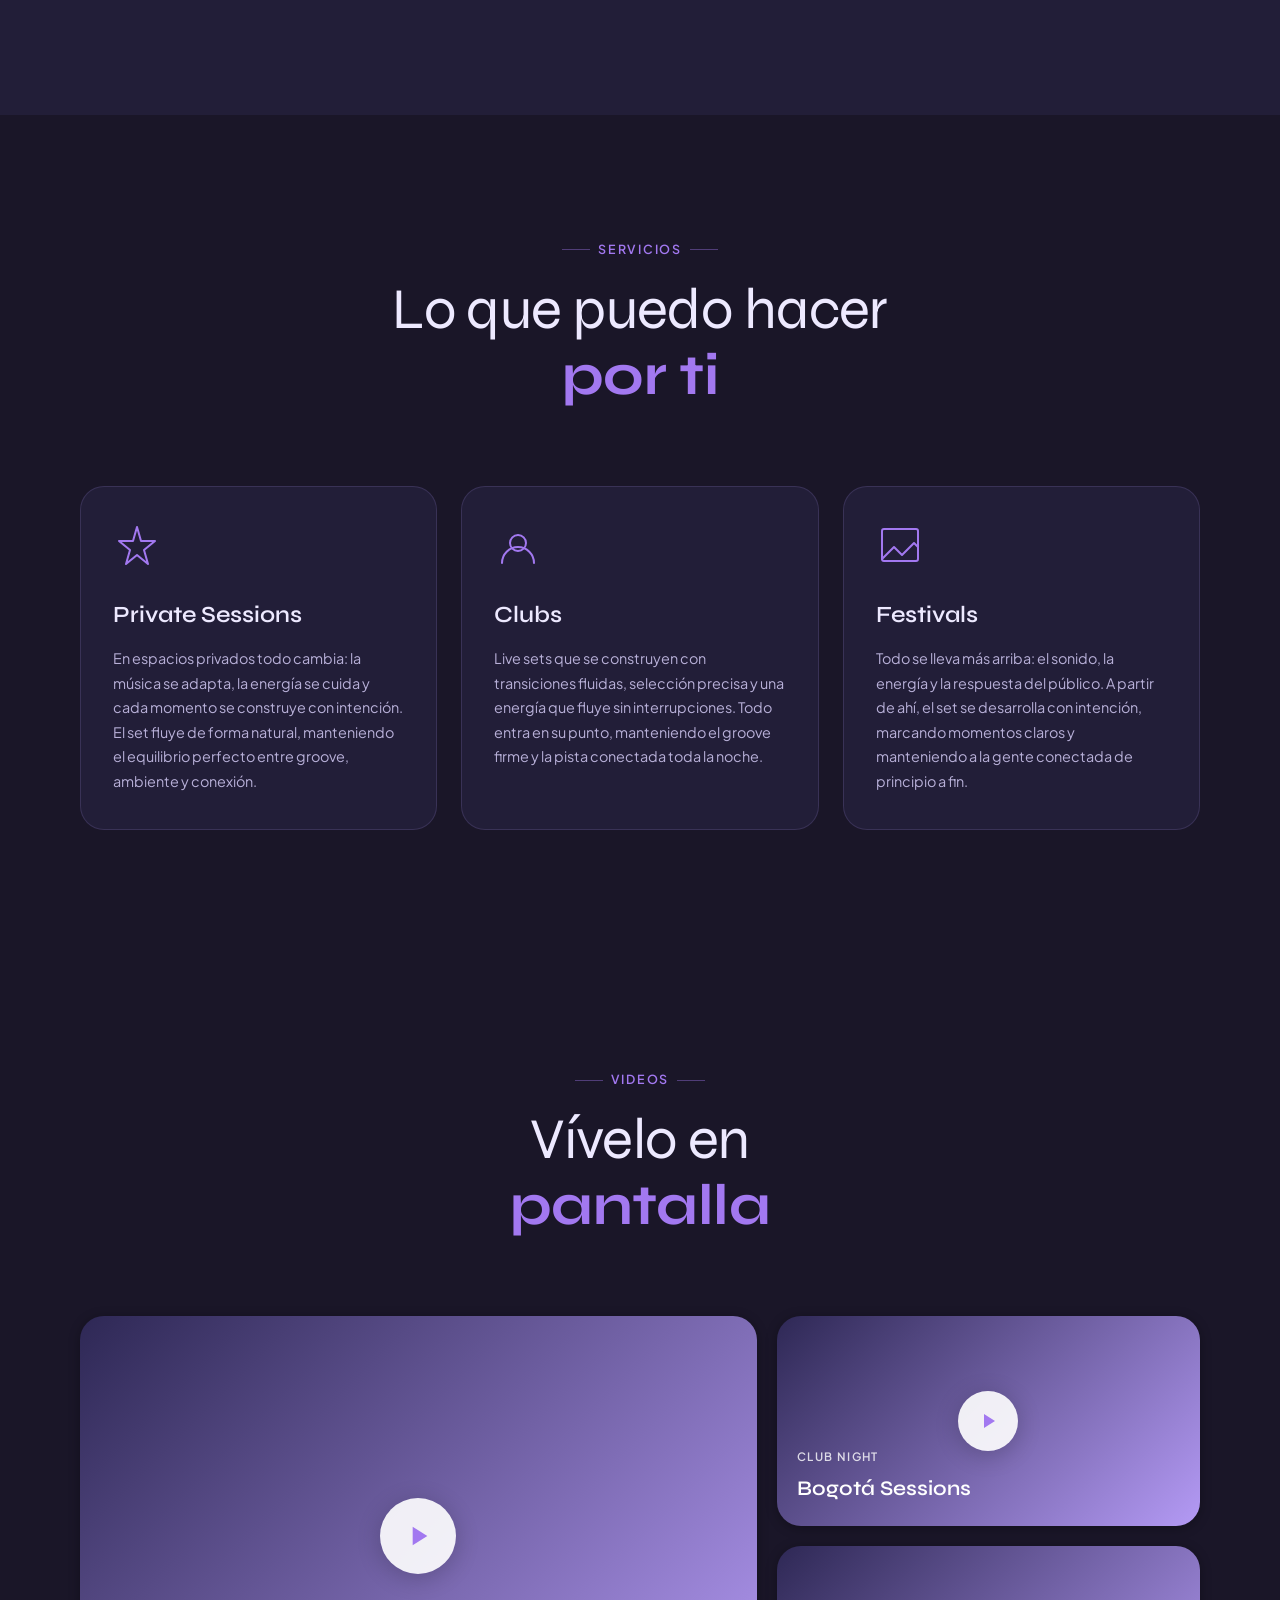
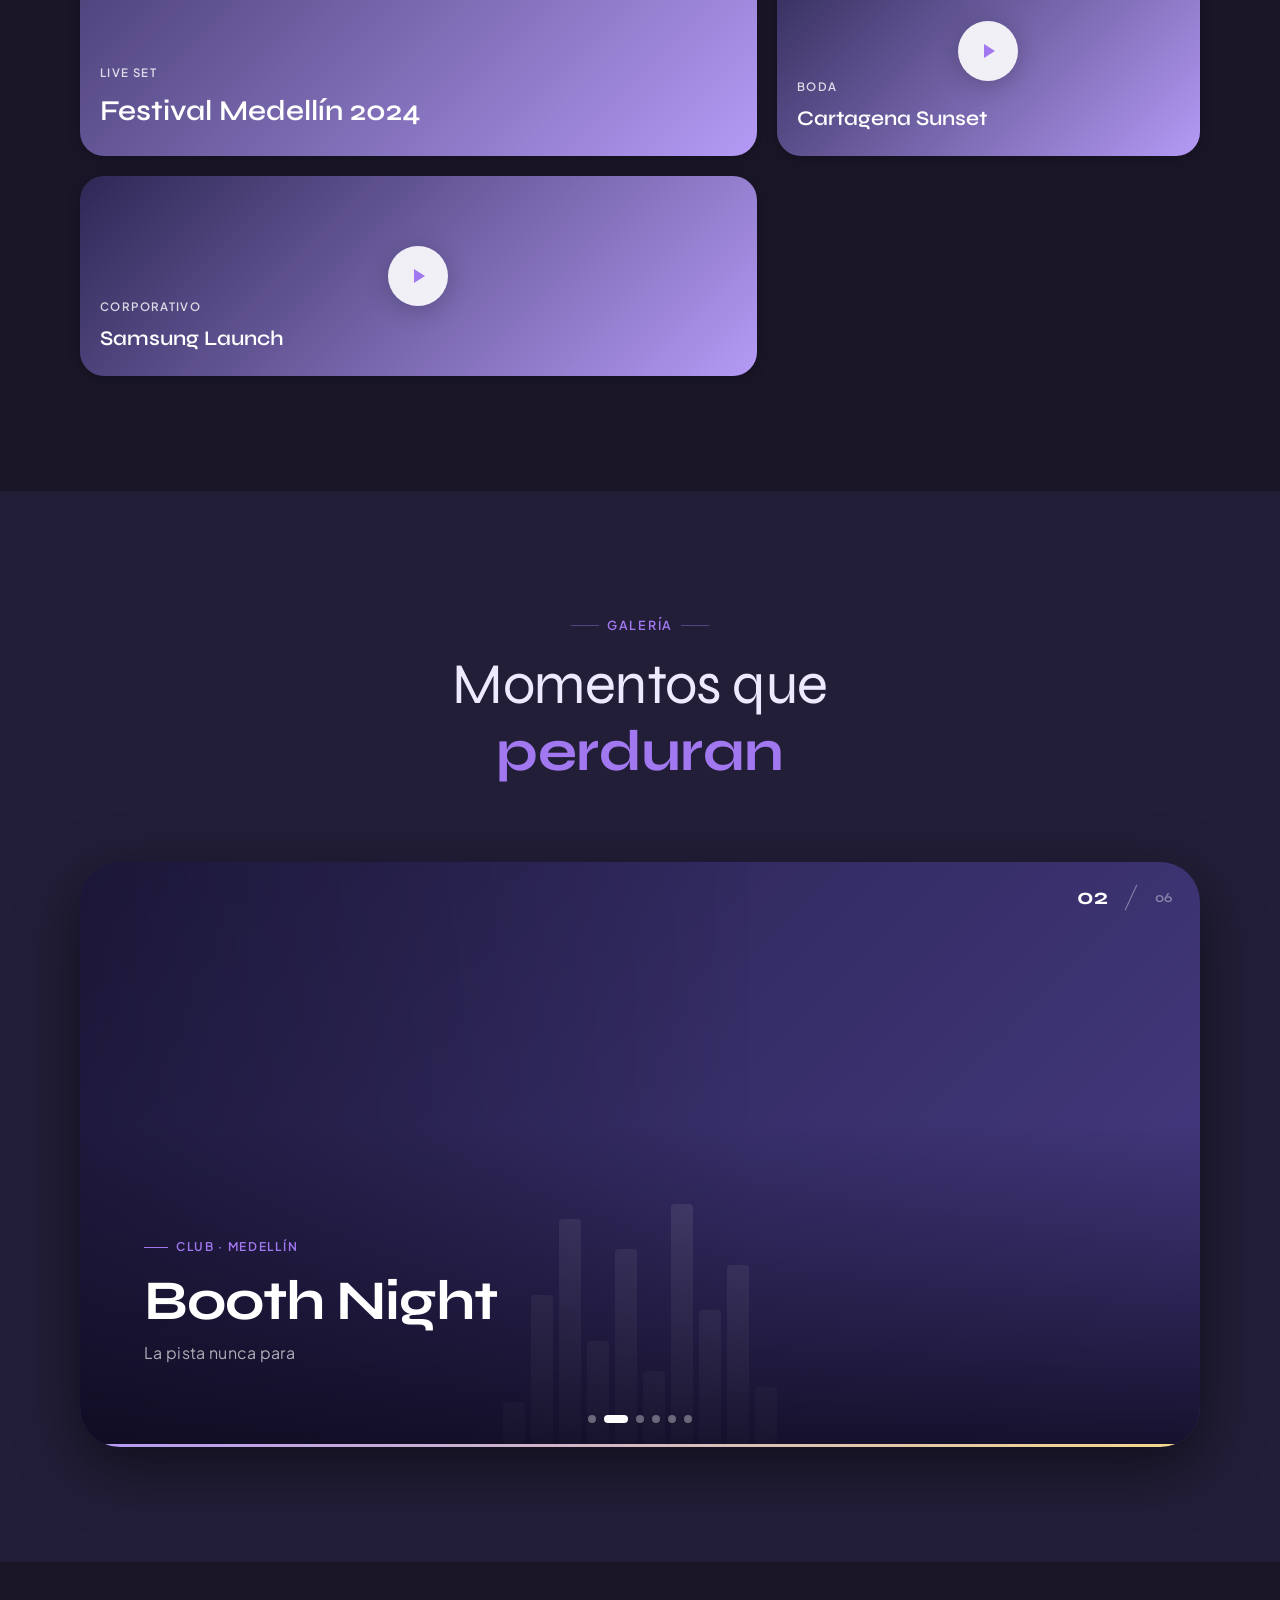
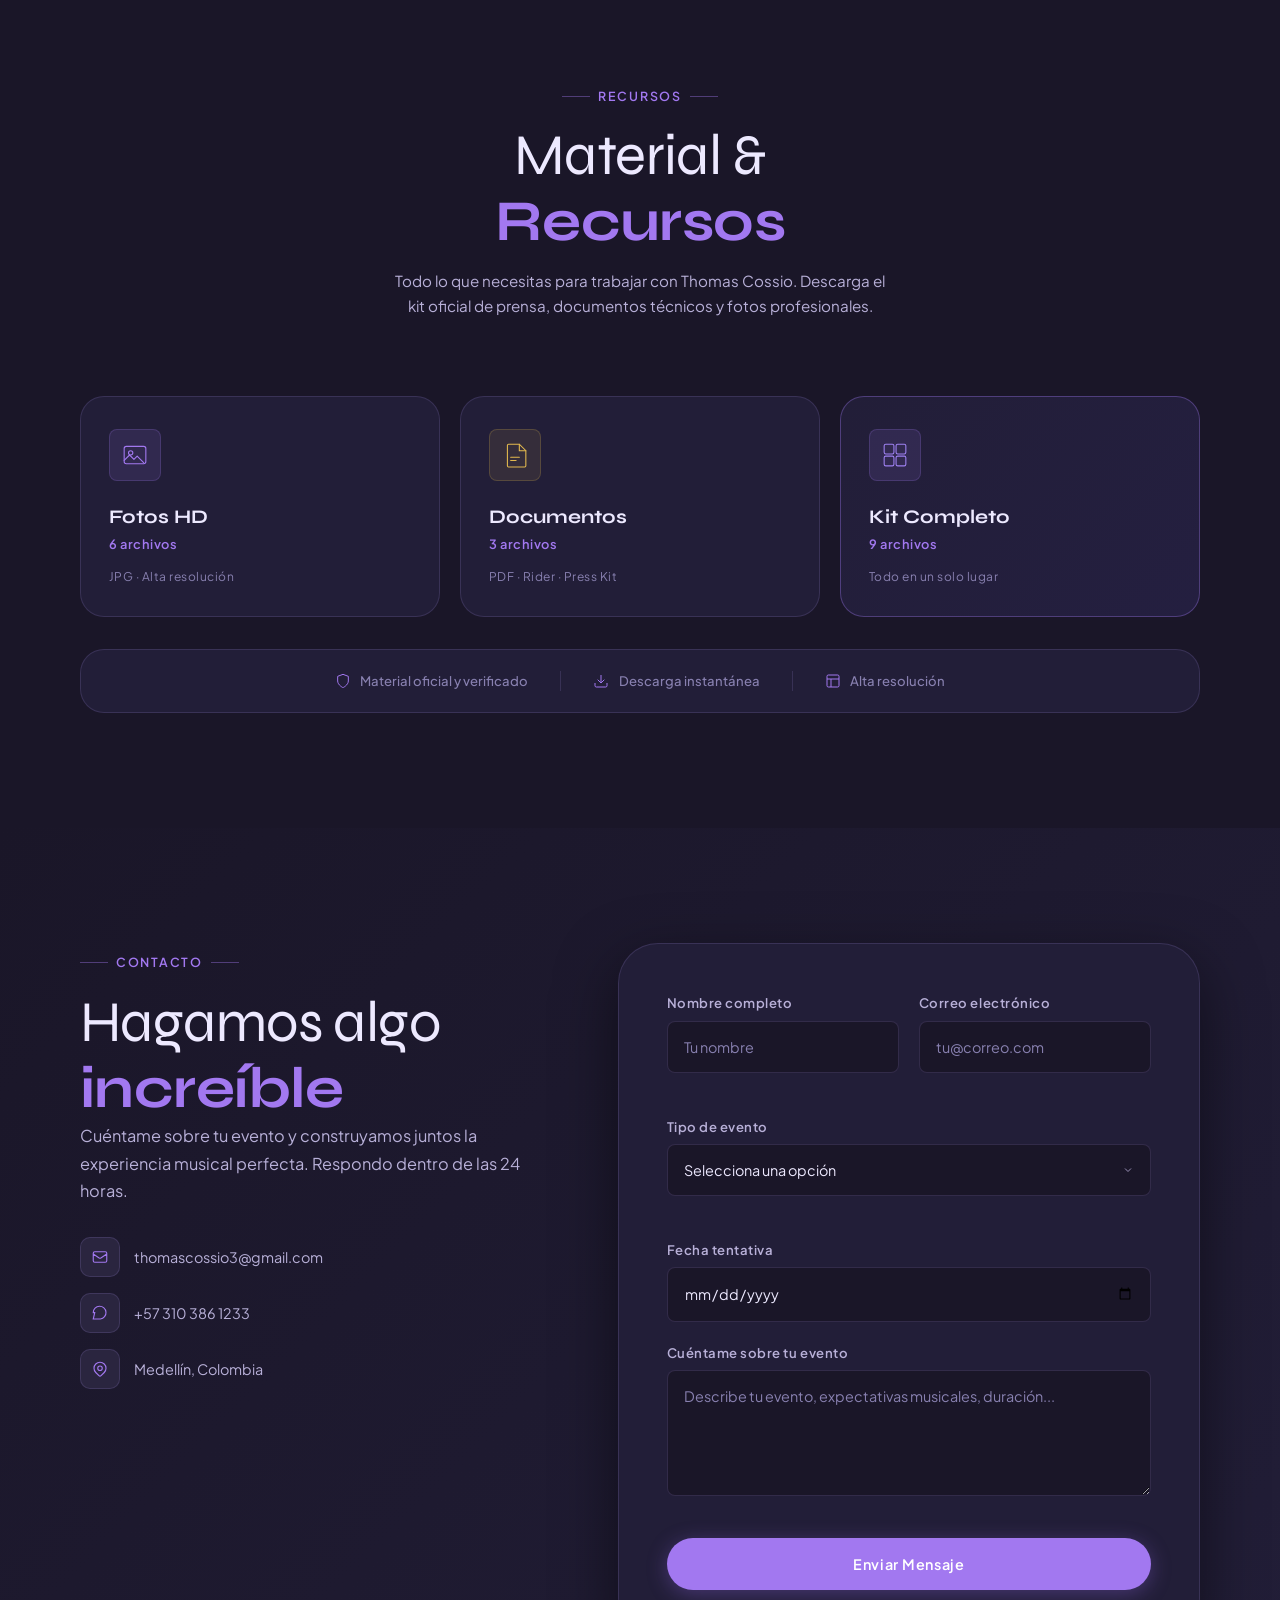
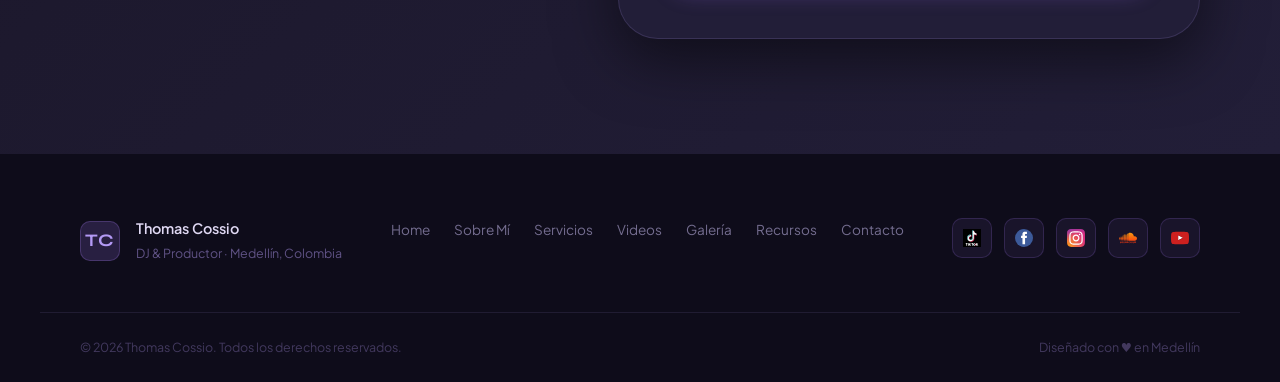
==== commit edd34300: "new d" ====
--- a/index.html
+++ b/index.html
@@ -321,9 +321,8 @@
                   stroke-width="2" stroke-linejoin="round" />
               </svg>
             </div>
-            <h3 class="service-title">Fiestas Privadas</h3>
-            <p class="service-desc">Desde quinceañeros hasta aniversarios, convertimos tu celebración en una fiesta
-              legendaria con el mix perfecto para cada generación.</p>
+            <h3 class="service-title">Private Sessions</h3>
+            <p class="service-desc">En espacios privados todo cambia: la música se adapta, la energía se cuida y cada momento se construye con intención. El set fluye de forma natural, manteniendo el equilibrio perfecto entre groove, ambiente y conexión.</p>
             <div class="service-accent"></div>
           </article>
 
@@ -335,9 +334,8 @@
                   stroke-linecap="round" />
               </svg>
             </div>
-            <h3 class="service-title">Clubs &amp; Bares</h3>
-            <p class="service-desc">Sets largos y continuos que mantienen la pista encendida toda la noche. Lectura
-              perfecta del público para máxima energía.</p>
+            <h3 class="service-title">Clubs</h3>
+            <p class="service-desc">Live sets que se construyen con transiciones fluidas, selección precisa y una energía que fluye sin interrupciones. Todo entra en su punto, manteniendo el groove firme y la pista conectada toda la noche.</p>
             <div class="service-accent"></div>
           </article>
 
@@ -349,9 +347,8 @@
                 <rect x="6" y="6" width="36" height="32" rx="2" stroke="currentColor" stroke-width="2" />
               </svg>
             </div>
-            <h3 class="service-title">Festivales</h3>
-            <p class="service-desc">Experiencia en grandes escenarios y festivales al aire libre. Equipos de alta
-              potencia y un show visual que complementa cada beat.</p>
+            <h3 class="service-title">Festivals</h3>
+            <p class="service-desc">Todo se lleva más arriba: el sonido, la energía y la respuesta del público. A partir de ahí, el set se desarrolla con intención, marcando momentos claros y manteniendo a la gente conectada de principio a fin.</p>
             <div class="service-accent"></div>
           </article>
         </div>
@@ -476,6 +473,7 @@
       </div>
       <div class="gc-overlay"></div>
       <div class="gc-content">
+        
         <span class="gc-tag">Festival · 2024</span>
         <h3 class="gc-title">Festival Medellín</h3>
         <p class="gc-sub">El escenario más grande de la ciudad</p>
@@ -600,73 +598,531 @@
     </section>
 
     <!-- ═══════════════════════════ RECURSOS ═══════════════════════════ -->
-    <section class="recursos section" id="recursos" aria-labelledby="recursos-title">
-      <div class="container">
-        <div class="section-header">
-          <div class="section-tag reveal-up">Recursos</div>
-          <h2 class="section-title reveal-up" id="recursos-title" style="--delay:.1s">Material
-            &amp;<br><em>Recursos</em></h2>
-          <p class="section-sub reveal-up" style="--delay:.2s">Accede al kit de prensa, fotos profesionales y documentos
-            técnicos de Thomas Cossio.</p>
-        </div>
-
-        <div class="recursos-preview reveal-up" style="--delay:.25s">
-          <!-- Preview tiles -->
-          <div class="rp-tiles" aria-hidden="true">
-            <div class="rp-tile rp-img" style="--g:linear-gradient(135deg,#6b46c1,#a78bfa)">
-              <svg viewBox="0 0 24 24" fill="none" stroke="rgba(255,255,255,.7)" stroke-width="1.5">
-                <rect x="3" y="3" width="18" height="18" rx="2" />
-                <circle cx="8.5" cy="8.5" r="1.5" />
-                <path d="M21 15l-5-5L5 21" />
-              </svg>
-            </div>
-            <div class="rp-tile rp-img" style="--g:linear-gradient(135deg,#5b21b6,#c4b5fd)">
-              <svg viewBox="0 0 24 24" fill="none" stroke="rgba(255,255,255,.7)" stroke-width="1.5">
-                <rect x="3" y="3" width="18" height="18" rx="2" />
-                <circle cx="8.5" cy="8.5" r="1.5" />
-                <path d="M21 15l-5-5L5 21" />
-              </svg>
-            </div>
-            <div class="rp-tile rp-img" style="--g:linear-gradient(135deg,#7c3aed,#ddd6fe)">
-              <svg viewBox="0 0 24 24" fill="none" stroke="rgba(255,255,255,.7)" stroke-width="1.5">
-                <rect x="3" y="3" width="18" height="18" rx="2" />
-                <circle cx="8.5" cy="8.5" r="1.5" />
-                <path d="M21 15l-5-5L5 21" />
-              </svg>
-            </div>
-            <div class="rp-tile rp-pdf">
-              <svg viewBox="0 0 24 24" fill="none" stroke="currentColor" stroke-width="1.5">
-                <path d="M14 2H6a2 2 0 00-2 2v16a2 2 0 002 2h12a2 2 0 002-2V8z" />
-                <path d="M14 2v6h6M9 13h6M9 17h4" />
-              </svg>
-              <span>PDF</span>
-            </div>
-            <div class="rp-tile rp-pdf">
-              <svg viewBox="0 0 24 24" fill="none" stroke="currentColor" stroke-width="1.5">
-                <path d="M14 2H6a2 2 0 00-2 2v16a2 2 0 002 2h12a2 2 0 002-2V8z" />
-                <path d="M14 2v6h6M9 13h6M9 17h4" />
-              </svg>
-              <span>PDF</span>
-            </div>
-            <div class="rp-tile rp-more">+4</div>
-          </div>
-
-          <div class="rp-info">
-            <div class="rp-stat"><span class="rp-num">6</span><span class="rp-lbl">Fotos HD</span></div>
-            <div class="rp-stat"><span class="rp-num">3</span><span class="rp-lbl">Documentos PDF</span></div>
-            <div class="rp-stat"><span class="rp-num">9</span><span class="rp-lbl">Archivos totales</span></div>
-          </div>
-
-          <button class="btn btn-primary btn-recursos" id="openRecursos" aria-haspopup="dialog"
-            aria-controls="recursosModal">
-            <svg viewBox="0 0 24 24" fill="none" stroke="currentColor" stroke-width="2">
-              <path d="M12 2l3.09 6.26L22 9.27l-5 4.87 1.18 6.88L12 17.77l-6.18 3.25L7 14.14 2 9.27l6.91-1.01L12 2z" />
+    <!-- ═══════════════════════════ RECURSOS ═══════════════════════════ -->
+<section class="recursos section" id="recursos" aria-labelledby="recursos-title">
+  <div class="container">
+
+    <div class="section-header">
+      <div class="section-tag reveal-up">Recursos</div>
+      <h2 class="section-title reveal-up" id="recursos-title" style="--delay:.1s">
+        Material &amp;<br><em>Recursos</em>
+      </h2>
+      <p class="section-sub reveal-up" style="--delay:.2s">
+        Todo lo que necesitas para trabajar con Thomas Cossio. Descarga el kit oficial de prensa, documentos técnicos y fotos profesionales.
+      </p>
+    </div>
+
+    <!-- Category cards -->
+    <div class="rec-cards reveal-up" style="--delay:.25s">
+
+      <button class="rec-card" data-filter="photo" aria-label="Ver fotos profesionales" id="openRecursos">
+        <div class="rec-card-icon">
+          <svg viewBox="0 0 48 48" fill="none" xmlns="http://www.w3.org/2000/svg">
+            <rect x="4" y="8" width="40" height="32" rx="4" stroke="currentColor" stroke-width="2"/>
+            <circle cx="16" cy="20" r="4" stroke="currentColor" stroke-width="2"/>
+            <path d="M4 34l10-10 8 8 6-6 12 12" stroke="currentColor" stroke-width="2" stroke-linecap="round" stroke-linejoin="round"/>
+          </svg>
+        </div>
+        <div class="rec-card-info">
+          <span class="rec-card-label">Fotos HD</span>
+          <span class="rec-card-count">6 archivos</span>
+        </div>
+        <div class="rec-card-meta">JPG · Alta resolución</div>
+        <div class="rec-card-arrow">
+          <svg viewBox="0 0 24 24" fill="none" stroke="currentColor" stroke-width="2">
+            <path d="M5 12h14M12 5l7 7-7 7"/>
+          </svg>
+        </div>
+        <div class="rec-card-glow"></div>
+      </button>
+
+      <button class="rec-card" data-filter="pdf" aria-label="Ver documentos PDF" id="openRecursosPdf">
+        <div class="rec-card-icon rec-card-icon--pdf">
+          <svg viewBox="0 0 48 48" fill="none" xmlns="http://www.w3.org/2000/svg">
+            <path d="M12 4h20l12 12v28a2 2 0 01-2 2H12a2 2 0 01-2-2V6a2 2 0 012-2z" stroke="currentColor" stroke-width="2"/>
+            <path d="M32 4v12h12" stroke="currentColor" stroke-width="2" stroke-linecap="round"/>
+            <path d="M16 28h16M16 34h10" stroke="currentColor" stroke-width="2" stroke-linecap="round"/>
+          </svg>
+        </div>
+        <div class="rec-card-info">
+          <span class="rec-card-label">Documentos</span>
+          <span class="rec-card-count">3 archivos</span>
+        </div>
+        <div class="rec-card-meta">PDF · Rider · Press Kit</div>
+        <div class="rec-card-arrow">
+          <svg viewBox="0 0 24 24" fill="none" stroke="currentColor" stroke-width="2">
+            <path d="M5 12h14M12 5l7 7-7 7"/>
+          </svg>
+        </div>
+        <div class="rec-card-glow"></div>
+      </button>
+
+      <button class="rec-card rec-card--all" data-filter="all" aria-label="Ver todos los recursos" id="openRecursosAll">
+        <div class="rec-card-icon rec-card-icon--all">
+          <svg viewBox="0 0 48 48" fill="none" xmlns="http://www.w3.org/2000/svg">
+            <rect x="4" y="4" width="18" height="18" rx="3" stroke="currentColor" stroke-width="2"/>
+            <rect x="26" y="4" width="18" height="18" rx="3" stroke="currentColor" stroke-width="2"/>
+            <rect x="4" y="26" width="18" height="18" rx="3" stroke="currentColor" stroke-width="2"/>
+            <rect x="26" y="26" width="18" height="18" rx="3" stroke="currentColor" stroke-width="2"/>
+          </svg>
+        </div>
+        <div class="rec-card-info">
+          <span class="rec-card-label">Kit Completo</span>
+          <span class="rec-card-count">9 archivos</span>
+        </div>
+        <div class="rec-card-meta">Todo en un solo lugar</div>
+        <div class="rec-card-arrow">
+          <svg viewBox="0 0 24 24" fill="none" stroke="currentColor" stroke-width="2">
+            <path d="M5 12h14M12 5l7 7-7 7"/>
+          </svg>
+        </div>
+        <div class="rec-card-glow"></div>
+      </button>
+
+    </div><!-- /rec-cards -->
+
+    <!-- Bottom info strip -->
+    <div class="rec-strip reveal-up" style="--delay:.4s">
+      <div class="rec-strip-item">
+        <svg viewBox="0 0 24 24" fill="none" stroke="currentColor" stroke-width="1.5">
+          <path d="M12 22s8-4 8-10V5l-8-3-8 3v7c0 6 8 10 8 10z"/>
+        </svg>
+        <span>Material oficial y verificado</span>
+      </div>
+      <div class="rec-strip-sep"></div>
+      <div class="rec-strip-item">
+        <svg viewBox="0 0 24 24" fill="none" stroke="currentColor" stroke-width="1.5">
+          <path d="M21 15v4a2 2 0 01-2 2H5a2 2 0 01-2-2v-4M7 10l5 5 5-5M12 15V3"/>
+        </svg>
+        <span>Descarga instantánea</span>
+      </div>
+      <div class="rec-strip-sep"></div>
+      <div class="rec-strip-item">
+        <svg viewBox="0 0 24 24" fill="none" stroke="currentColor" stroke-width="1.5">
+          <rect x="3" y="3" width="18" height="18" rx="2"/>
+          <path d="M3 9h18M9 21V9"/>
+        </svg>
+        <span>Alta resolución</span>
+      </div>
+    </div>
+
+  </div>
+</section>
+
+<!-- ═══════════════════════════ RECURSOS MODAL (NUEVO) ═══════════════════════════ -->
+<div class="rm2-overlay" id="rm2Modal" role="dialog" aria-modal="true" 
+     aria-labelledby="rm2Title" hidden>
+  
+  <div class="rm2-backdrop" id="rm2Backdrop"></div>
+
+  <div class="rm2-panel" role="document">
+
+    <!-- Header -->
+    <div class="rm2-header">
+      <div class="rm2-header-left">
+        <div class="rm2-logo" aria-hidden="true">TC</div>
+        <div class="rm2-header-text">
+          <h2 class="rm2-title" id="rm2Title">Kit de Recursos</h2>
+          <p class="rm2-subtitle">Thomas Cossio · Material Oficial</p>
+        </div>
+      </div>
+      <button class="rm2-close" id="rm2Close" aria-label="Cerrar recursos">
+        <svg viewBox="0 0 24 24" fill="none" stroke="currentColor" stroke-width="2">
+          <path d="M18 6L6 18M6 6l12 12"/>
+        </svg>
+      </button>
+    </div>
+
+    <!-- Toolbar -->
+    <div class="rm2-toolbar">
+
+      <!-- Búsqueda -->
+      <div class="rm2-search-wrap">
+        <svg class="rm2-search-icon" viewBox="0 0 24 24" fill="none" 
+             stroke="currentColor" stroke-width="2" aria-hidden="true">
+          <circle cx="11" cy="11" r="8"/><path d="M21 21l-4.35-4.35"/>
+        </svg>
+        <input type="search" class="rm2-search" id="rm2Search" 
+               placeholder="Buscar archivo…" aria-label="Buscar archivos"/>
+      </div>
+
+      <!-- Filtros -->
+      <div class="rm2-filters" role="tablist" aria-label="Filtrar por tipo">
+        <button class="rm2-filter active" role="tab" aria-selected="true" 
+                data-filter="all">
+          Todos
+          <span class="rm2-filter-badge">9</span>
+        </button>
+        <button class="rm2-filter" role="tab" aria-selected="false" 
+                data-filter="photo">
+          Fotos
+          <span class="rm2-filter-badge">6</span>
+        </button>
+        <button class="rm2-filter" role="tab" aria-selected="false" 
+                data-filter="pdf">
+          PDFs
+          <span class="rm2-filter-badge">3</span>
+        </button>
+      </div>
+
+      <!-- Select all + ZIP -->
+      <div class="rm2-toolbar-actions">
+        <button class="rm2-select-all" id="rm2SelectAll">
+          <svg viewBox="0 0 24 24" fill="none" stroke="currentColor" stroke-width="2">
+            <rect x="3" y="3" width="18" height="18" rx="2"/>
+            <path d="M9 12l2 2 4-4"/>
+          </svg>
+          <span id="rm2SelectLabel">Seleccionar todo</span>
+        </button>
+      </div>
+
+    </div><!-- /toolbar -->
+
+    <!-- Grid de archivos -->
+    <div class="rm2-grid" id="rm2Grid" role="list" aria-label="Archivos disponibles">
+
+      <!-- FOTOS -->
+      <div class="rm2-file" role="listitem" data-type="photo" data-id="1"
+           data-name="Festival_Medellin_2024.jpg" data-size="4.2 MB">
+        <label class="rm2-file-label" aria-label="Festival Medellín 2024">
+          <input type="checkbox" class="rm2-check" aria-hidden="true">
+          <div class="rm2-thumb" style="--c1:#6b46c1;--c2:#a78bfa">
+            <div class="rm2-check-icon" aria-hidden="true">
+              <svg viewBox="0 0 24 24" fill="none" stroke="#fff" stroke-width="2.5">
+                <path d="M5 13l4 4L19 7"/>
+              </svg>
+            </div>
+            <svg class="rm2-type-icon" viewBox="0 0 24 24" fill="none" 
+                 stroke="rgba(255,255,255,.5)" stroke-width="1.5">
+              <rect x="3" y="3" width="18" height="18" rx="2"/>
+              <circle cx="8.5" cy="8.5" r="1.5"/>
+              <path d="M21 15l-5-5L5 21"/>
             </svg>
-            Abrir Kit de Recursos
-          </button>
-        </div>
-      </div>
-    </section>
+          </div>
+          <div class="rm2-file-info">
+            <span class="rm2-file-name">Festival Medellín 2024</span>
+            <span class="rm2-file-meta">
+              <span class="rm2-badge rm2-badge--img">JPG</span>
+              4.2 MB
+            </span>
+          </div>
+        </label>
+        <button class="rm2-dl-btn-single" data-id="1" 
+                aria-label="Descargar Festival Medellín 2024">
+          <svg viewBox="0 0 24 24" fill="none" stroke="currentColor" stroke-width="2">
+            <path d="M21 15v4a2 2 0 01-2 2H5a2 2 0 01-2-2v-4M7 10l5 5 5-5M12 15V3"/>
+          </svg>
+        </button>
+      </div>
+
+      <div class="rm2-file" role="listitem" data-type="photo" data-id="2"
+           data-name="Club_Night_Bogota.jpg" data-size="3.8 MB">
+        <label class="rm2-file-label" aria-label="Club Night Bogotá">
+          <input type="checkbox" class="rm2-check" aria-hidden="true">
+          <div class="rm2-thumb" style="--c1:#5b21b6;--c2:#c4b5fd">
+            <div class="rm2-check-icon" aria-hidden="true">
+              <svg viewBox="0 0 24 24" fill="none" stroke="#fff" stroke-width="2.5">
+                <path d="M5 13l4 4L19 7"/>
+              </svg>
+            </div>
+            <svg class="rm2-type-icon" viewBox="0 0 24 24" fill="none" 
+                 stroke="rgba(255,255,255,.5)" stroke-width="1.5">
+              <rect x="3" y="3" width="18" height="18" rx="2"/>
+              <circle cx="8.5" cy="8.5" r="1.5"/>
+              <path d="M21 15l-5-5L5 21"/>
+            </svg>
+          </div>
+          <div class="rm2-file-info">
+            <span class="rm2-file-name">Club Night Bogotá</span>
+            <span class="rm2-file-meta">
+              <span class="rm2-badge rm2-badge--img">JPG</span>
+              3.8 MB
+            </span>
+          </div>
+        </label>
+        <button class="rm2-dl-btn-single" data-id="2" 
+                aria-label="Descargar Club Night Bogotá">
+          <svg viewBox="0 0 24 24" fill="none" stroke="currentColor" stroke-width="2">
+            <path d="M21 15v4a2 2 0 01-2 2H5a2 2 0 01-2-2v-4M7 10l5 5 5-5M12 15V3"/>
+          </svg>
+        </button>
+      </div>
+
+      <div class="rm2-file" role="listitem" data-type="photo" data-id="3"
+           data-name="Boda_Sunset_Cartagena.jpg" data-size="5.1 MB">
+        <label class="rm2-file-label" aria-label="Boda Sunset Cartagena">
+          <input type="checkbox" class="rm2-check" aria-hidden="true">
+          <div class="rm2-thumb" style="--c1:#7c3aed;--c2:#f0d9ff">
+            <div class="rm2-check-icon" aria-hidden="true">
+              <svg viewBox="0 0 24 24" fill="none" stroke="#fff" stroke-width="2.5">
+                <path d="M5 13l4 4L19 7"/>
+              </svg>
+            </div>
+            <svg class="rm2-type-icon" viewBox="0 0 24 24" fill="none" 
+                 stroke="rgba(255,255,255,.5)" stroke-width="1.5">
+              <rect x="3" y="3" width="18" height="18" rx="2"/>
+              <circle cx="8.5" cy="8.5" r="1.5"/>
+              <path d="M21 15l-5-5L5 21"/>
+            </svg>
+          </div>
+          <div class="rm2-file-info">
+            <span class="rm2-file-name">Boda Sunset Cartagena</span>
+            <span class="rm2-file-meta">
+              <span class="rm2-badge rm2-badge--img">JPG</span>
+              5.1 MB
+            </span>
+          </div>
+        </label>
+        <button class="rm2-dl-btn-single" data-id="3" 
+                aria-label="Descargar Boda Sunset Cartagena">
+          <svg viewBox="0 0 24 24" fill="none" stroke="currentColor" stroke-width="2">
+            <path d="M21 15v4a2 2 0 01-2 2H5a2 2 0 01-2-2v-4M7 10l5 5 5-5M12 15V3"/>
+          </svg>
+        </button>
+      </div>
+
+      <div class="rm2-file" role="listitem" data-type="photo" data-id="4"
+           data-name="Setup_Estudio_TC.jpg" data-size="2.9 MB">
+        <label class="rm2-file-label" aria-label="Setup Estudio TC">
+          <input type="checkbox" class="rm2-check" aria-hidden="true">
+          <div class="rm2-thumb" style="--c1:#4c1d95;--c2:#8b5cf6">
+            <div class="rm2-check-icon" aria-hidden="true">
+              <svg viewBox="0 0 24 24" fill="none" stroke="#fff" stroke-width="2.5">
+                <path d="M5 13l4 4L19 7"/>
+              </svg>
+            </div>
+            <svg class="rm2-type-icon" viewBox="0 0 24 24" fill="none" 
+                 stroke="rgba(255,255,255,.5)" stroke-width="1.5">
+              <rect x="3" y="3" width="18" height="18" rx="2"/>
+              <circle cx="8.5" cy="8.5" r="1.5"/>
+              <path d="M21 15l-5-5L5 21"/>
+            </svg>
+          </div>
+          <div class="rm2-file-info">
+            <span class="rm2-file-name">Setup Estudio TC</span>
+            <span class="rm2-file-meta">
+              <span class="rm2-badge rm2-badge--img">JPG</span>
+              2.9 MB
+            </span>
+          </div>
+        </label>
+        <button class="rm2-dl-btn-single" data-id="4" 
+                aria-label="Descargar Setup Estudio TC">
+          <svg viewBox="0 0 24 24" fill="none" stroke="currentColor" stroke-width="2">
+            <path d="M21 15v4a2 2 0 01-2 2H5a2 2 0 01-2-2v-4M7 10l5 5 5-5M12 15V3"/>
+          </svg>
+        </button>
+      </div>
+
+      <div class="rm2-file" role="listitem" data-type="photo" data-id="5"
+           data-name="Rooftop_Sessions_2023.jpg" data-size="3.4 MB">
+        <label class="rm2-file-label" aria-label="Rooftop Sessions 2023">
+          <input type="checkbox" class="rm2-check" aria-hidden="true">
+          <div class="rm2-thumb" style="--c1:#6d28d9;--c2:#ddd6fe">
+            <div class="rm2-check-icon" aria-hidden="true">
+              <svg viewBox="0 0 24 24" fill="none" stroke="#fff" stroke-width="2.5">
+                <path d="M5 13l4 4L19 7"/>
+              </svg>
+            </div>
+            <svg class="rm2-type-icon" viewBox="0 0 24 24" fill="none" 
+                 stroke="rgba(255,255,255,.5)" stroke-width="1.5">
+              <rect x="3" y="3" width="18" height="18" rx="2"/>
+              <circle cx="8.5" cy="8.5" r="1.5"/>
+              <path d="M21 15l-5-5L5 21"/>
+            </svg>
+          </div>
+          <div class="rm2-file-info">
+            <span class="rm2-file-name">Rooftop Sessions 2023</span>
+            <span class="rm2-file-meta">
+              <span class="rm2-badge rm2-badge--img">JPG</span>
+              3.4 MB
+            </span>
+          </div>
+        </label>
+        <button class="rm2-dl-btn-single" data-id="5" 
+                aria-label="Descargar Rooftop Sessions 2023">
+          <svg viewBox="0 0 24 24" fill="none" stroke="currentColor" stroke-width="2">
+            <path d="M21 15v4a2 2 0 01-2 2H5a2 2 0 01-2-2v-4M7 10l5 5 5-5M12 15V3"/>
+          </svg>
+        </button>
+      </div>
+
+      <div class="rm2-file" role="listitem" data-type="photo" data-id="6"
+           data-name="Promo_Shot_TC_2024.jpg" data-size="4.6 MB">
+        <label class="rm2-file-label" aria-label="Promo Shot 2024">
+          <input type="checkbox" class="rm2-check" aria-hidden="true">
+          <div class="rm2-thumb" style="--c1:#7e22ce;--c2:#a855f7">
+            <div class="rm2-check-icon" aria-hidden="true">
+              <svg viewBox="0 0 24 24" fill="none" stroke="#fff" stroke-width="2.5">
+                <path d="M5 13l4 4L19 7"/>
+              </svg>
+            </div>
+            <svg class="rm2-type-icon" viewBox="0 0 24 24" fill="none" 
+                 stroke="rgba(255,255,255,.5)" stroke-width="1.5">
+              <rect x="3" y="3" width="18" height="18" rx="2"/>
+              <circle cx="8.5" cy="8.5" r="1.5"/>
+              <path d="M21 15l-5-5L5 21"/>
+            </svg>
+          </div>
+          <div class="rm2-file-info">
+            <span class="rm2-file-name">Promo Shot 2024</span>
+            <span class="rm2-file-meta">
+              <span class="rm2-badge rm2-badge--img">JPG</span>
+              4.6 MB
+            </span>
+          </div>
+        </label>
+        <button class="rm2-dl-btn-single" data-id="6" 
+                aria-label="Descargar Promo Shot 2024">
+          <svg viewBox="0 0 24 24" fill="none" stroke="currentColor" stroke-width="2">
+            <path d="M21 15v4a2 2 0 01-2 2H5a2 2 0 01-2-2v-4M7 10l5 5 5-5M12 15V3"/>
+          </svg>
+        </button>
+      </div>
+
+      <!-- PDFs -->
+      <div class="rm2-file" role="listitem" data-type="pdf" data-id="7"
+           data-name="Rider_Tecnico_ThomasCossio_2024.pdf" data-size="1.2 MB">
+        <label class="rm2-file-label" aria-label="Rider Técnico 2024">
+          <input type="checkbox" class="rm2-check" aria-hidden="true">
+          <div class="rm2-thumb rm2-thumb--pdf">
+            <div class="rm2-check-icon" aria-hidden="true">
+              <svg viewBox="0 0 24 24" fill="none" stroke="#fff" stroke-width="2.5">
+                <path d="M5 13l4 4L19 7"/>
+              </svg>
+            </div>
+            <svg class="rm2-pdf-icon" viewBox="0 0 48 48" fill="none">
+              <path d="M12 4h20l12 12v28a2 2 0 01-2 2H12a2 2 0 01-2-2V6a2 2 0 012-2z" 
+                    fill="#1e1a35" stroke="#a78bfa" stroke-width="1.5"/>
+              <path d="M32 4v12h12" fill="none" stroke="#a78bfa" stroke-width="1.5"/>
+              <text x="24" y="36" text-anchor="middle" fill="#c4b5fd" 
+                    font-size="9" font-weight="700" font-family="sans-serif">PDF</text>
+            </svg>
+          </div>
+          <div class="rm2-file-info">
+            <span class="rm2-file-name">Rider Técnico 2024</span>
+            <span class="rm2-file-meta">
+              <span class="rm2-badge rm2-badge--pdf">PDF</span>
+              1.2 MB
+            </span>
+          </div>
+        </label>
+        <button class="rm2-dl-btn-single" data-id="7" 
+                aria-label="Descargar Rider Técnico 2024">
+          <svg viewBox="0 0 24 24" fill="none" stroke="currentColor" stroke-width="2">
+            <path d="M21 15v4a2 2 0 01-2 2H5a2 2 0 01-2-2v-4M7 10l5 5 5-5M12 15V3"/>
+          </svg>
+        </button>
+      </div>
+
+      <div class="rm2-file" role="listitem" data-type="pdf" data-id="8"
+           data-name="Tarifas_y_Paquetes_TC.pdf" data-size="0.8 MB">
+        <label class="rm2-file-label" aria-label="Tarifas y Paquetes">
+          <input type="checkbox" class="rm2-check" aria-hidden="true">
+          <div class="rm2-thumb rm2-thumb--pdf">
+            <div class="rm2-check-icon" aria-hidden="true">
+              <svg viewBox="0 0 24 24" fill="none" stroke="#fff" stroke-width="2.5">
+                <path d="M5 13l4 4L19 7"/>
+              </svg>
+            </div>
+            <svg class="rm2-pdf-icon" viewBox="0 0 48 48" fill="none">
+              <path d="M12 4h20l12 12v28a2 2 0 01-2 2H12a2 2 0 01-2-2V6a2 2 0 012-2z" 
+                    fill="#1e1a35" stroke="#a78bfa" stroke-width="1.5"/>
+              <path d="M32 4v12h12" fill="none" stroke="#a78bfa" stroke-width="1.5"/>
+              <text x="24" y="36" text-anchor="middle" fill="#c4b5fd" 
+                    font-size="9" font-weight="700" font-family="sans-serif">PDF</text>
+            </svg>
+          </div>
+          <div class="rm2-file-info">
+            <span class="rm2-file-name">Tarifas y Paquetes</span>
+            <span class="rm2-file-meta">
+              <span class="rm2-badge rm2-badge--pdf">PDF</span>
+              0.8 MB
+            </span>
+          </div>
+        </label>
+        <button class="rm2-dl-btn-single" data-id="8" 
+                aria-label="Descargar Tarifas y Paquetes">
+          <svg viewBox="0 0 24 24" fill="none" stroke="currentColor" stroke-width="2">
+            <path d="M21 15v4a2 2 0 01-2 2H5a2 2 0 01-2-2v-4M7 10l5 5 5-5M12 15V3"/>
+          </svg>
+        </button>
+      </div>
+
+      <div class="rm2-file" role="listitem" data-type="pdf" data-id="9"
+           data-name="Press_Kit_ThomasCossio.pdf" data-size="3.5 MB">
+        <label class="rm2-file-label" aria-label="Press Kit Thomas Cossio">
+          <input type="checkbox" class="rm2-check" aria-hidden="true">
+          <div class="rm2-thumb rm2-thumb--pdf">
+            <div class="rm2-check-icon" aria-hidden="true">
+              <svg viewBox="0 0 24 24" fill="none" stroke="#fff" stroke-width="2.5">
+                <path d="M5 13l4 4L19 7"/>
+              </svg>
+            </div>
+            <svg class="rm2-pdf-icon" viewBox="0 0 48 48" fill="none">
+              <path d="M12 4h20l12 12v28a2 2 0 01-2 2H12a2 2 0 01-2-2V6a2 2 0 012-2z" 
+                    fill="#1e1a35" stroke="#a78bfa" stroke-width="1.5"/>
+              <path d="M32 4v12h12" fill="none" stroke="#a78bfa" stroke-width="1.5"/>
+              <text x="24" y="36" text-anchor="middle" fill="#c4b5fd" 
+                    font-size="9" font-weight="700" font-family="sans-serif">PDF</text>
+            </svg>
+          </div>
+          <div class="rm2-file-info">
+            <span class="rm2-file-name">Press Kit – Thomas Cossio</span>
+            <span class="rm2-file-meta">
+              <span class="rm2-badge rm2-badge--pdf">PDF</span>
+              3.5 MB
+            </span>
+          </div>
+        </label>
+        <button class="rm2-dl-btn-single" data-id="9" 
+                aria-label="Descargar Press Kit">
+          <svg viewBox="0 0 24 24" fill="none" stroke="currentColor" stroke-width="2">
+            <path d="M21 15v4a2 2 0 01-2 2H5a2 2 0 01-2-2v-4M7 10l5 5 5-5M12 15V3"/>
+          </svg>
+        </button>
+      </div>
+
+      <!-- Empty state (oculto por defecto) -->
+      <div class="rm2-empty" id="rm2Empty" hidden>
+        <svg viewBox="0 0 48 48" fill="none" xmlns="http://www.w3.org/2000/svg">
+          <circle cx="22" cy="22" r="16" stroke="currentColor" stroke-width="2"/>
+          <path d="M34 34l8 8" stroke="currentColor" stroke-width="2" stroke-linecap="round"/>
+          <path d="M16 22h12M22 16v12" stroke="currentColor" stroke-width="2" stroke-linecap="round"/>
+        </svg>
+        <p>No se encontraron archivos</p>
+        <span>Intenta con otro término de búsqueda</span>
+      </div>
+
+    </div><!-- /grid -->
+
+    <!-- Footer -->
+    <div class="rm2-footer" id="rm2Footer" aria-live="polite">
+      <div class="rm2-sel-status" id="rm2SelStatus">
+        <svg viewBox="0 0 24 24" fill="none" stroke="currentColor" stroke-width="2">
+          <path d="M9 12l2 2 4-4M21 12a9 9 0 11-18 0 9 9 0 0118 0z"/>
+        </svg>
+        <span id="rm2SelText">Selecciona archivos para descargar</span>
+      </div>
+      <div class="rm2-footer-actions">
+        <button class="rm2-action-btn rm2-action-single" id="rm2DlOne" disabled>
+          <svg viewBox="0 0 24 24" fill="none" stroke="currentColor" stroke-width="2">
+            <path d="M21 15v4a2 2 0 01-2 2H5a2 2 0 01-2-2v-4M7 10l5 5 5-5M12 15V3"/>
+          </svg>
+          Descargar
+        </button>
+        <button class="rm2-action-btn rm2-action-zip" id="rm2DlZip" disabled>
+          <svg viewBox="0 0 24 24" fill="none" stroke="currentColor" stroke-width="2">
+            <path d="M21 15v4a2 2 0 01-2 2H5a2 2 0 01-2-2v-4M7 10l5 5 5-5M12 15V3"/>
+            <path d="M3 9h18"/>
+          </svg>
+          <span id="rm2ZipLabel">Descargar ZIP</span>
+        </button>
+      </div>
+    </div>
+
+  </div><!-- /panel -->
+</div><!-- /modal -->
 
     <!-- ═══════════════════════════ RECURSOS MODAL ═══════════════════════════ -->
     <div class="rm-overlay" id="recursosModal" role="dialog" aria-modal="true" aria-labelledby="rmTitle" hidden>
--- a/CSS/style.css
+++ b/CSS/style.css
@@ -1,8 +1,3 @@
-/* ═══════════════════════════════════════════════════════════════
-   Thomas Cossio – DJ Landing Page
-   Aesthetic: Luxury editorial × Electronic music culture
-   Palette: Lavender purples · Champagne gold · Crisp ivory
-═══════════════════════════════════════════════════════════════ */
 
 /* ─── RESET & BASE ─── */
 *,
@@ -1387,33 +1382,6 @@
   font-size: .95rem;
 }
 
-/* Preview block */
-.recursos-preview {
-  display: flex;
-  flex-direction: column;
-  align-items: center;
-  gap: 2rem;
-}
-
-.rp-tiles {
-  display: flex;
-  gap: .75rem;
-  align-items: center;
-}
-
-.rp-tile {
-  width: 90px;
-  height: 90px;
-  border-radius: var(--r-md);
-  display: grid;
-  place-items: center;
-  position: relative;
-}
-
-.rp-tile svg {
-  width: 32px;
-  height: 32px;
-}
 
 .rp-img {
   background: var(--g);
@@ -1440,11 +1408,6 @@
   height: 54px;
 }
 
-.rp-info {
-  display: flex;
-  gap: 2.5rem;
-  text-align: center;
-}
 
 .rp-stat {
   display: flex;
@@ -1494,18 +1457,6 @@
   --rm-danger: #f87171;
 }
 
-.rm-overlay {
-  position: fixed;
-  inset: 0;
-  z-index: 500;
-  display: flex;
-  align-items: flex-end;
-  justify-content: center;
-}
-
-.rm-overlay[hidden] {
-  display: none;
-}
 
 .rm-backdrop {
   position: absolute;
@@ -1995,10 +1946,6 @@
     justify-content: center;
   }
 
-  .rp-tiles .rp-tile {
-    width: 68px;
-    height: 68px;
-  }
 }
 
 
@@ -2935,15 +2882,6 @@
     grid-template-columns: 1fr;
   }
 
-  /* Recursos preview */
-  .rp-tiles {
-    flex-wrap: wrap;
-    justify-content: center;
-  }
-
-  .rp-info {
-    gap: 1.5rem;
-  }
 
   /* Recursos modal */
   .rm-toolbar {
@@ -3662,4 +3600,642 @@
     top: 1rem;
     right: 1.25rem;
   }
-}+}
+
+/* ═══════════════════════════ RECURSOS – SECTION CARDS ═══════════════════════════ */
+.rec-cards {
+  display: grid;
+  grid-template-columns: repeat(3, 1fr);
+  gap: 1.25rem;
+  margin-bottom: 2rem;
+}
+
+.rec-card {
+  position: relative;
+  background: var(--surface);
+  border: 1.5px solid var(--border);
+  border-radius: var(--r-lg);
+  padding: 2rem 1.75rem 1.75rem;
+  display: flex;
+  flex-direction: column;
+  gap: .5rem;
+  cursor: pointer;
+  text-align: left;
+  overflow: hidden;
+  transition: border-color .3s, transform .3s var(--spring), box-shadow .3s;
+}
+
+.rec-card:hover {
+  border-color: var(--lavender-300);
+  transform: translateY(-5px);
+  box-shadow: var(--shadow-lg);
+}
+
+.rec-card:hover .rec-card-glow { opacity: 1; }
+.rec-card:hover .rec-card-arrow { opacity: 1; transform: translateX(0); }
+
+.rec-card--all {
+  border-color: rgba(162,120,240,.35);
+  background: linear-gradient(135deg, var(--surface), var(--lavender-100));
+}
+
+.rec-card-icon {
+  width: 52px;
+  height: 52px;
+  border-radius: var(--r-sm);
+  background: rgba(162,120,240,.12);
+  border: 1px solid rgba(162,120,240,.2);
+  display: grid;
+  place-items: center;
+  color: var(--accent);
+  margin-bottom: .75rem;
+  transition: background .3s, border-color .3s;
+}
+
+.rec-card:hover .rec-card-icon {
+  background: rgba(162,120,240,.22);
+  border-color: rgba(162,120,240,.4);
+}
+
+.rec-card-icon svg { width: 26px; height: 26px; }
+
+.rec-card-icon--pdf { color: var(--gold-400); background: rgba(226,184,78,.1); border-color: rgba(226,184,78,.2); }
+.rec-card:hover .rec-card-icon--pdf { background: rgba(226,184,78,.18); border-color: rgba(226,184,78,.4); }
+
+.rec-card-icon--all { color: var(--lavender-300); }
+
+.rec-card-label {
+  display: block;
+  font-family: var(--font-display);
+  font-size: 1.2rem;
+  font-weight: 700;
+  color: var(--gray-900);
+}
+
+.rec-card-count {
+  display: block;
+  font-size: .8rem;
+  font-weight: 600;
+  color: var(--accent);
+  letter-spacing: .04em;
+}
+
+.rec-card-meta {
+  font-size: .75rem;
+  color: var(--gray-400);
+  letter-spacing: .04em;
+  margin-top: .25rem;
+}
+
+.rec-card-arrow {
+  position: absolute;
+  bottom: 1.5rem;
+  right: 1.5rem;
+  width: 32px;
+  height: 32px;
+  border-radius: 50%;
+  background: rgba(162,120,240,.12);
+  display: grid;
+  place-items: center;
+  color: var(--accent);
+  opacity: 0;
+  transform: translateX(-6px);
+  transition: opacity .3s, transform .3s var(--spring);
+}
+
+.rec-card-arrow svg { width: 16px; height: 16px; }
+
+.rec-card-glow {
+  position: absolute;
+  inset: 0;
+  background: radial-gradient(circle at 50% 120%, rgba(139,99,224,.12), transparent 65%);
+  opacity: 0;
+  transition: opacity .4s;
+  pointer-events: none;
+}
+
+/* Info strip */
+.rec-strip {
+  display: flex;
+  align-items: center;
+  justify-content: center;
+  gap: 2rem;
+  padding: 1.25rem 2rem;
+  background: var(--surface);
+  border: 1px solid var(--border);
+  border-radius: var(--r-lg);
+  flex-wrap: wrap;
+}
+
+.rec-strip-item {
+  display: flex;
+  align-items: center;
+  gap: .6rem;
+  font-size: .82rem;
+  color: var(--gray-400);
+  font-weight: 500;
+}
+
+.rec-strip-item svg { width: 16px; height: 16px; color: var(--accent); flex-shrink: 0; }
+
+.rec-strip-sep {
+  width: 1px;
+  height: 20px;
+  background: var(--border);
+}
+
+@media (max-width: 820px) {
+  .rec-cards { grid-template-columns: 1fr; }
+  .rec-strip { gap: 1.25rem; }
+  .rec-strip-sep { display: none; }
+}
+
+@media (max-width: 540px) {
+  .rec-strip { flex-direction: column; align-items: flex-start; gap: .75rem; }
+}
+
+
+/* ═══════════════════════════ RECURSOS MODAL v2 ═══════════════════════════ */
+:root {
+  --rm2-bg:      #0d0b18;
+  --rm2-surface: #13102a;
+  --rm2-card:    #1a1630;
+  --rm2-card-hv: #221e3e;
+  --rm2-border:  rgba(160,140,220,.18);
+  --rm2-accent:  #b794f4;
+  --rm2-accent2: #7c3aed;
+  --rm2-gold:    #f6d365;
+  --rm2-text:    #e2daf8;
+  --rm2-muted:   #8278a8;
+}
+
+.rm2-overlay {
+  position: fixed;
+  inset: 0;
+  z-index: 500;
+  display: flex;
+  align-items: flex-end;
+  justify-content: center;
+}
+.rm2-overlay[hidden] { display: none; }
+
+.rm2-backdrop {
+  position: absolute;
+  inset: 0;
+  background: rgba(7,4,20,.88);
+  backdrop-filter: blur(12px);
+}
+
+/* Panel */
+.rm2-panel {
+  position: relative;
+  z-index: 1;
+  width: 100%;
+  max-width: 960px;
+  max-height: 88vh;
+  background: var(--rm2-bg);
+  border-radius: 28px 28px 0 0;
+  border: 1px solid var(--rm2-border);
+  border-bottom: none;
+  display: flex;
+  flex-direction: column;
+  overflow: hidden;
+  box-shadow: 0 -24px 80px rgba(124,58,237,.2), 0 -2px 0 rgba(183,148,244,.15);
+  animation: rm2Up .45s cubic-bezier(.34,1.3,.64,1) both;
+}
+
+@keyframes rm2Up {
+  from { transform: translateY(100%); opacity: 0; }
+  to   { transform: translateY(0);   opacity: 1; }
+}
+
+/* Handle bar */
+.rm2-panel::before {
+  content: '';
+  display: block;
+  width: 40px;
+  height: 4px;
+  border-radius: 2px;
+  background: rgba(255,255,255,.15);
+  margin: 1rem auto .25rem;
+  flex-shrink: 0;
+}
+
+/* Header */
+.rm2-header {
+  display: flex;
+  align-items: center;
+  justify-content: space-between;
+  padding: .75rem 1.75rem 1.25rem;
+  border-bottom: 1px solid var(--rm2-border);
+  flex-shrink: 0;
+}
+
+.rm2-header-left {
+  display: flex;
+  align-items: center;
+  gap: 1rem;
+}
+
+.rm2-logo {
+  width: 42px;
+  height: 42px;
+  border-radius: 12px;
+  background: linear-gradient(135deg, var(--rm2-accent2), var(--rm2-accent));
+  display: grid;
+  place-items: center;
+  font-family: var(--font-display);
+  font-size: .95rem;
+  font-weight: 800;
+  color: #fff;
+  flex-shrink: 0;
+  box-shadow: 0 4px 16px rgba(124,58,237,.4);
+}
+
+.rm2-title {
+  font-family: var(--font-display);
+  font-size: 1.15rem;
+  font-weight: 700;
+  color: var(--rm2-text);
+}
+
+.rm2-subtitle {
+  font-size: .78rem;
+  color: var(--rm2-muted);
+  margin-top: .1rem;
+}
+
+.rm2-close {
+  width: 36px;
+  height: 36px;
+  border-radius: 50%;
+  border: 1px solid var(--rm2-border);
+  background: var(--rm2-card);
+  color: var(--rm2-muted);
+  display: grid;
+  place-items: center;
+  cursor: pointer;
+  transition: background .25s, color .25s, border-color .25s, transform .25s var(--spring);
+  flex-shrink: 0;
+}
+.rm2-close:hover {
+  background: var(--rm2-accent2);
+  color: #fff;
+  border-color: var(--rm2-accent2);
+  transform: rotate(90deg) scale(1.1);
+}
+.rm2-close svg { width: 15px; height: 15px; }
+
+/* Toolbar */
+.rm2-toolbar {
+  display: flex;
+  align-items: center;
+  gap: .875rem;
+  padding: .875rem 1.75rem;
+  border-bottom: 1px solid var(--rm2-border);
+  flex-shrink: 0;
+  flex-wrap: wrap;
+  background: var(--rm2-surface);
+}
+
+/* Search */
+.rm2-search-wrap {
+  position: relative;
+  flex: 1;
+  min-width: 160px;
+  max-width: 260px;
+}
+.rm2-search-icon {
+  position: absolute;
+  left: .875rem;
+  top: 50%;
+  transform: translateY(-50%);
+  width: 15px;
+  height: 15px;
+  color: var(--rm2-muted);
+  pointer-events: none;
+}
+.rm2-search {
+  width: 100%;
+  padding: .55rem .875rem .55rem 2.5rem;
+  background: var(--rm2-card);
+  border: 1px solid var(--rm2-border);
+  border-radius: 100px;
+  color: var(--rm2-text);
+  font-size: .83rem;
+  transition: border-color .25s, box-shadow .25s;
+}
+.rm2-search::placeholder { color: var(--rm2-muted); }
+.rm2-search:focus {
+  outline: none;
+  border-color: var(--rm2-accent);
+  box-shadow: 0 0 0 3px rgba(183,148,244,.15);
+}
+
+/* Filters */
+.rm2-filters {
+  display: flex;
+  gap: .25rem;
+  background: var(--rm2-card);
+  border: 1px solid var(--rm2-border);
+  border-radius: 100px;
+  padding: .25rem;
+}
+.rm2-filter {
+  display: flex;
+  align-items: center;
+  gap: .4rem;
+  padding: .35rem .9rem;
+  border-radius: 100px;
+  font-size: .78rem;
+  font-weight: 600;
+  color: var(--rm2-muted);
+  background: transparent;
+  border: none;
+  cursor: pointer;
+  transition: background .25s, color .25s;
+  white-space: nowrap;
+}
+.rm2-filter.active {
+  background: var(--rm2-accent2);
+  color: #fff;
+}
+.rm2-filter:not(.active):hover { color: var(--rm2-text); }
+
+.rm2-filter-badge {
+  background: rgba(255,255,255,.12);
+  border-radius: 100px;
+  padding: .05rem .4rem;
+  font-size: .7rem;
+}
+.rm2-filter.active .rm2-filter-badge { background: rgba(255,255,255,.22); }
+
+/* Select all */
+.rm2-select-all {
+  display: flex;
+  align-items: center;
+  gap: .4rem;
+  padding: .35rem .9rem;
+  border-radius: 100px;
+  font-size: .78rem;
+  font-weight: 600;
+  color: var(--rm2-muted);
+  background: transparent;
+  border: 1px solid var(--rm2-border);
+  cursor: pointer;
+  white-space: nowrap;
+  transition: color .25s, border-color .25s, background .25s;
+}
+.rm2-select-all:hover {
+  color: var(--rm2-accent);
+  border-color: var(--rm2-accent);
+  background: rgba(183,148,244,.08);
+}
+.rm2-select-all svg { width: 14px; height: 14px; }
+
+/* ── Grid ── */
+.rm2-grid {
+  display: grid;
+  grid-template-columns: repeat(auto-fill, minmax(min(100%, 180px), 1fr));
+  gap: .875rem;
+  padding: 1.25rem 1.75rem;
+  overflow-y: auto;
+  flex: 1;
+  scrollbar-width: thin;
+  scrollbar-color: var(--rm2-border) transparent;
+}
+.rm2-grid::-webkit-scrollbar { width: 4px; }
+.rm2-grid::-webkit-scrollbar-thumb { background: var(--rm2-border); border-radius: 4px; }
+
+/* File card */
+.rm2-file {
+  position: relative;
+  background: var(--rm2-card);
+  border: 1.5px solid var(--rm2-border);
+  border-radius: 16px;
+  overflow: hidden;
+  transition: border-color .25s, box-shadow .25s, transform .3s var(--spring);
+}
+.rm2-file:hover {
+  border-color: rgba(183,148,244,.45);
+  box-shadow: 0 6px 28px rgba(124,58,237,.22);
+  transform: translateY(-2px);
+}
+.rm2-file.selected {
+  border-color: var(--rm2-accent);
+  box-shadow: 0 0 0 2px rgba(183,148,244,.2), 0 6px 28px rgba(124,58,237,.25);
+}
+.rm2-file[data-hidden="true"] { display: none; }
+
+.rm2-file-label {
+  display: flex;
+  flex-direction: column;
+  cursor: pointer;
+  user-select: none;
+}
+.rm2-file-label input[type="checkbox"] {
+  position: absolute;
+  opacity: 0;
+  pointer-events: none;
+}
+
+/* Thumbnail */
+.rm2-thumb {
+  aspect-ratio: 4/3;
+  background: linear-gradient(135deg, var(--c1), var(--c2));
+  position: relative;
+  display: grid;
+  place-items: center;
+  overflow: hidden;
+}
+.rm2-thumb--pdf {
+  background: linear-gradient(135deg, #1a1535, #241e48);
+  border-bottom: 1px solid var(--rm2-border);
+}
+.rm2-type-icon { width: 34px; height: 34px; opacity: .65; }
+.rm2-pdf-icon  { width: 48px; height: 48px; }
+
+/* Check badge */
+.rm2-check-icon {
+  position: absolute;
+  top: .6rem;
+  right: .6rem;
+  width: 26px;
+  height: 26px;
+  border-radius: 50%;
+  background: var(--rm2-accent2);
+  display: grid;
+  place-items: center;
+  opacity: 0;
+  transform: scale(.5) rotate(-15deg);
+  transition: opacity .2s, transform .3s cubic-bezier(.34,1.56,.64,1);
+  box-shadow: 0 2px 8px rgba(0,0,0,.5);
+  z-index: 2;
+}
+.rm2-check-icon svg { width: 14px; height: 14px; }
+.rm2-file.selected .rm2-check-icon {
+  opacity: 1;
+  transform: scale(1) rotate(0deg);
+}
+
+/* File info */
+.rm2-file-info {
+  padding: .75rem .875rem .875rem;
+  display: flex;
+  flex-direction: column;
+  gap: .3rem;
+}
+.rm2-file-name {
+  font-size: .82rem;
+  font-weight: 600;
+  color: var(--rm2-text);
+  white-space: nowrap;
+  overflow: hidden;
+  text-overflow: ellipsis;
+}
+.rm2-file-meta {
+  display: flex;
+  align-items: center;
+  gap: .4rem;
+  font-size: .72rem;
+  color: var(--rm2-muted);
+}
+.rm2-badge {
+  padding: .1rem .4rem;
+  border-radius: 4px;
+  font-size: .65rem;
+  font-weight: 700;
+  letter-spacing: .06em;
+}
+.rm2-badge--img { background: rgba(124,58,237,.25); color: var(--rm2-accent); }
+.rm2-badge--pdf { background: rgba(246,211,101,.15); color: var(--rm2-gold); }
+
+/* Per-card download btn */
+.rm2-dl-btn-single {
+  position: absolute;
+  bottom: .65rem;
+  right: .65rem;
+  width: 28px;
+  height: 28px;
+  border-radius: 8px;
+  border: 1px solid var(--rm2-border);
+  background: rgba(13,11,24,.7);
+  color: var(--rm2-muted);
+  display: grid;
+  place-items: center;
+  cursor: pointer;
+  opacity: 0;
+  backdrop-filter: blur(4px);
+  transition: opacity .2s, background .2s, color .2s, transform .2s var(--spring);
+  z-index: 3;
+}
+.rm2-dl-btn-single svg { width: 13px; height: 13px; }
+.rm2-file:hover .rm2-dl-btn-single { opacity: 1; }
+.rm2-dl-btn-single:hover {
+  background: var(--rm2-accent2);
+  color: #fff;
+  border-color: var(--rm2-accent2);
+  transform: scale(1.15);
+}
+
+/* Empty state */
+.rm2-empty {
+  grid-column: 1 / -1;
+  display: flex;
+  flex-direction: column;
+  align-items: center;
+  justify-content: center;
+  gap: .75rem;
+  padding: 3rem;
+  text-align: center;
+  color: var(--rm2-muted);
+}
+.rm2-empty[hidden] { display: none; }
+.rm2-empty svg { width: 48px; height: 48px; opacity: .4; }
+.rm2-empty p { font-size: 1rem; font-weight: 600; color: var(--rm2-text); }
+.rm2-empty span { font-size: .82rem; }
+
+/* Footer */
+.rm2-footer {
+  display: flex;
+  align-items: center;
+  justify-content: space-between;
+  padding: 1rem 1.75rem;
+  border-top: 1px solid var(--rm2-border);
+  background: linear-gradient(135deg, #16122e, #1a1535);
+  gap: 1rem;
+  flex-wrap: wrap;
+  flex-shrink: 0;
+}
+
+.rm2-sel-status {
+  display: flex;
+  align-items: center;
+  gap: .6rem;
+  font-size: .82rem;
+  color: var(--rm2-muted);
+  flex: 1;
+  min-width: 0;
+}
+.rm2-sel-status svg { width: 16px; height: 16px; color: var(--rm2-accent); flex-shrink: 0; }
+#rm2SelText { white-space: nowrap; overflow: hidden; text-overflow: ellipsis; }
+
+.rm2-footer-actions {
+  display: flex;
+  gap: .75rem;
+  flex-shrink: 0;
+}
+
+.rm2-action-btn {
+  display: flex;
+  align-items: center;
+  gap: .5rem;
+  padding: .6rem 1.25rem;
+  border-radius: 100px;
+  font-size: .82rem;
+  font-weight: 600;
+  cursor: pointer;
+  border: 1.5px solid var(--rm2-border);
+  transition: all .25s var(--spring);
+  white-space: nowrap;
+}
+.rm2-action-btn svg { width: 14px; height: 14px; }
+.rm2-action-btn:disabled { opacity: .3; cursor: not-allowed; }
+
+.rm2-action-single {
+  background: transparent;
+  color: var(--rm2-text);
+}
+.rm2-action-single:not(:disabled):hover {
+  background: var(--rm2-card-hv, #221e3e);
+  border-color: var(--rm2-accent);
+  color: var(--rm2-accent);
+  transform: translateY(-1px);
+}
+
+.rm2-action-zip {
+  background: var(--rm2-accent2);
+  border-color: var(--rm2-accent2);
+  color: #fff;
+  box-shadow: 0 4px 16px rgba(124,58,237,.3);
+}
+.rm2-action-zip:not(:disabled):hover {
+  background: #6d28d9;
+  transform: translateY(-2px);
+  box-shadow: 0 8px 24px rgba(124,58,237,.45);
+}
+
+/* Responsive */
+@media (max-width: 640px) {
+  .rm2-panel { max-height: 93vh; border-radius: 20px 20px 0 0; }
+  .rm2-toolbar { flex-direction: column; align-items: stretch; gap: .625rem; }
+  .rm2-search-wrap { max-width: 100%; }
+  .rm2-grid { grid-template-columns: repeat(2, 1fr); padding: 1rem; gap: .625rem; }
+  .rm2-footer { flex-direction: column; align-items: stretch; }
+  .rm2-footer-actions { justify-content: stretch; }
+  .rm2-action-btn { flex: 1; justify-content: center; }
+}
+
+@media (max-width: 380px) {
+  .rm2-grid { grid-template-columns: 1fr; }
+}
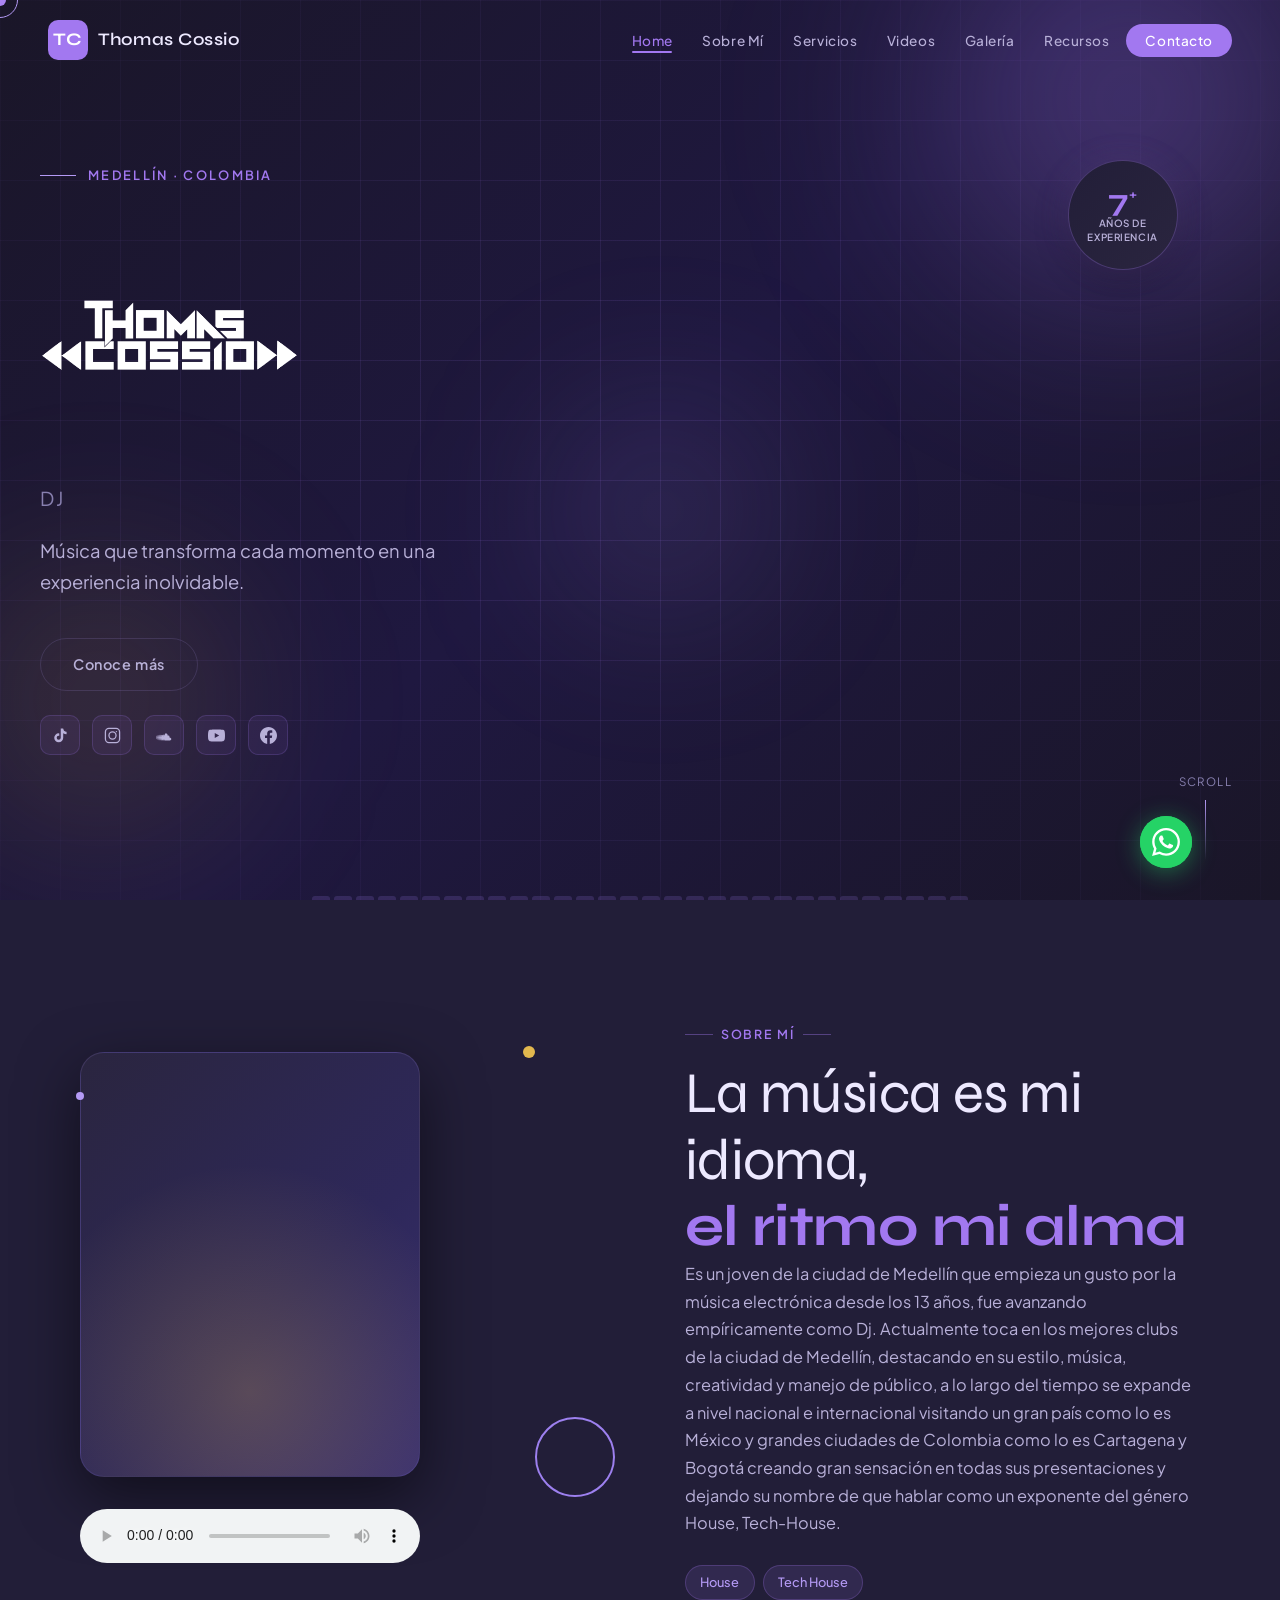
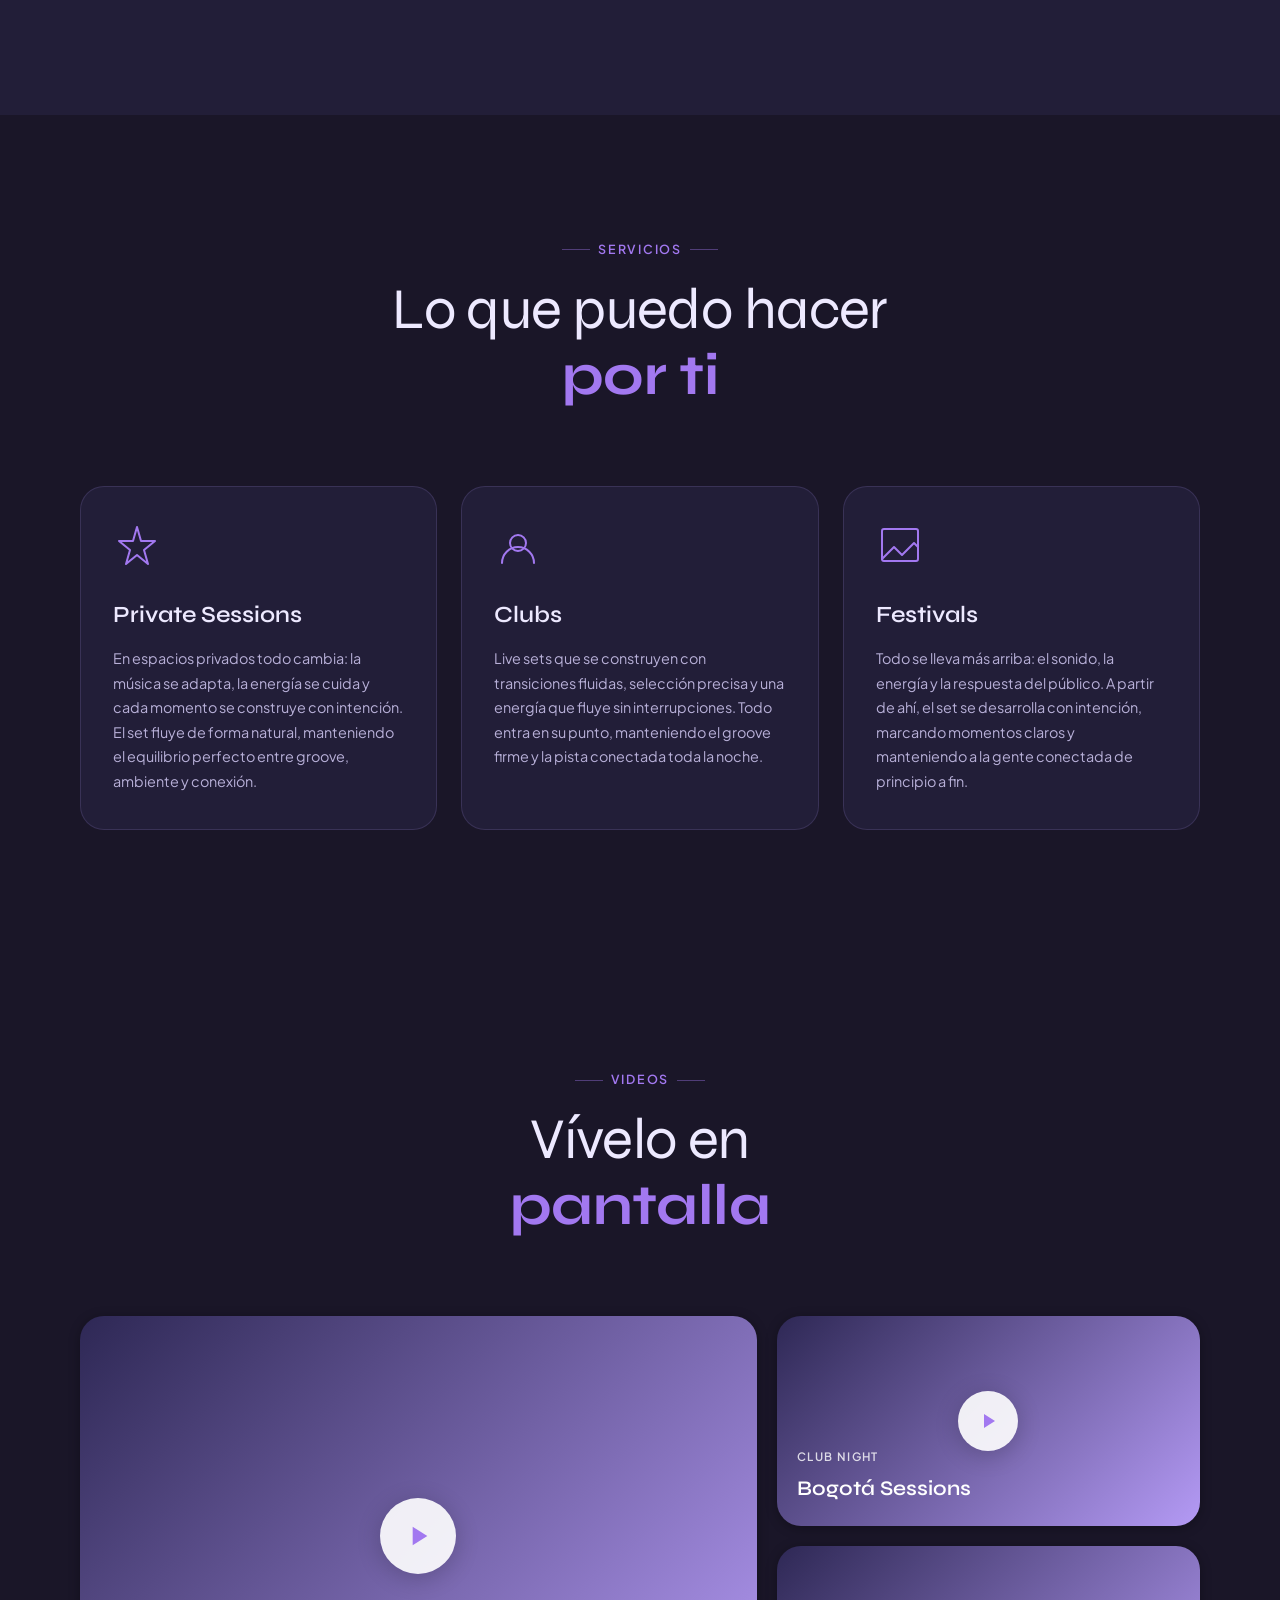
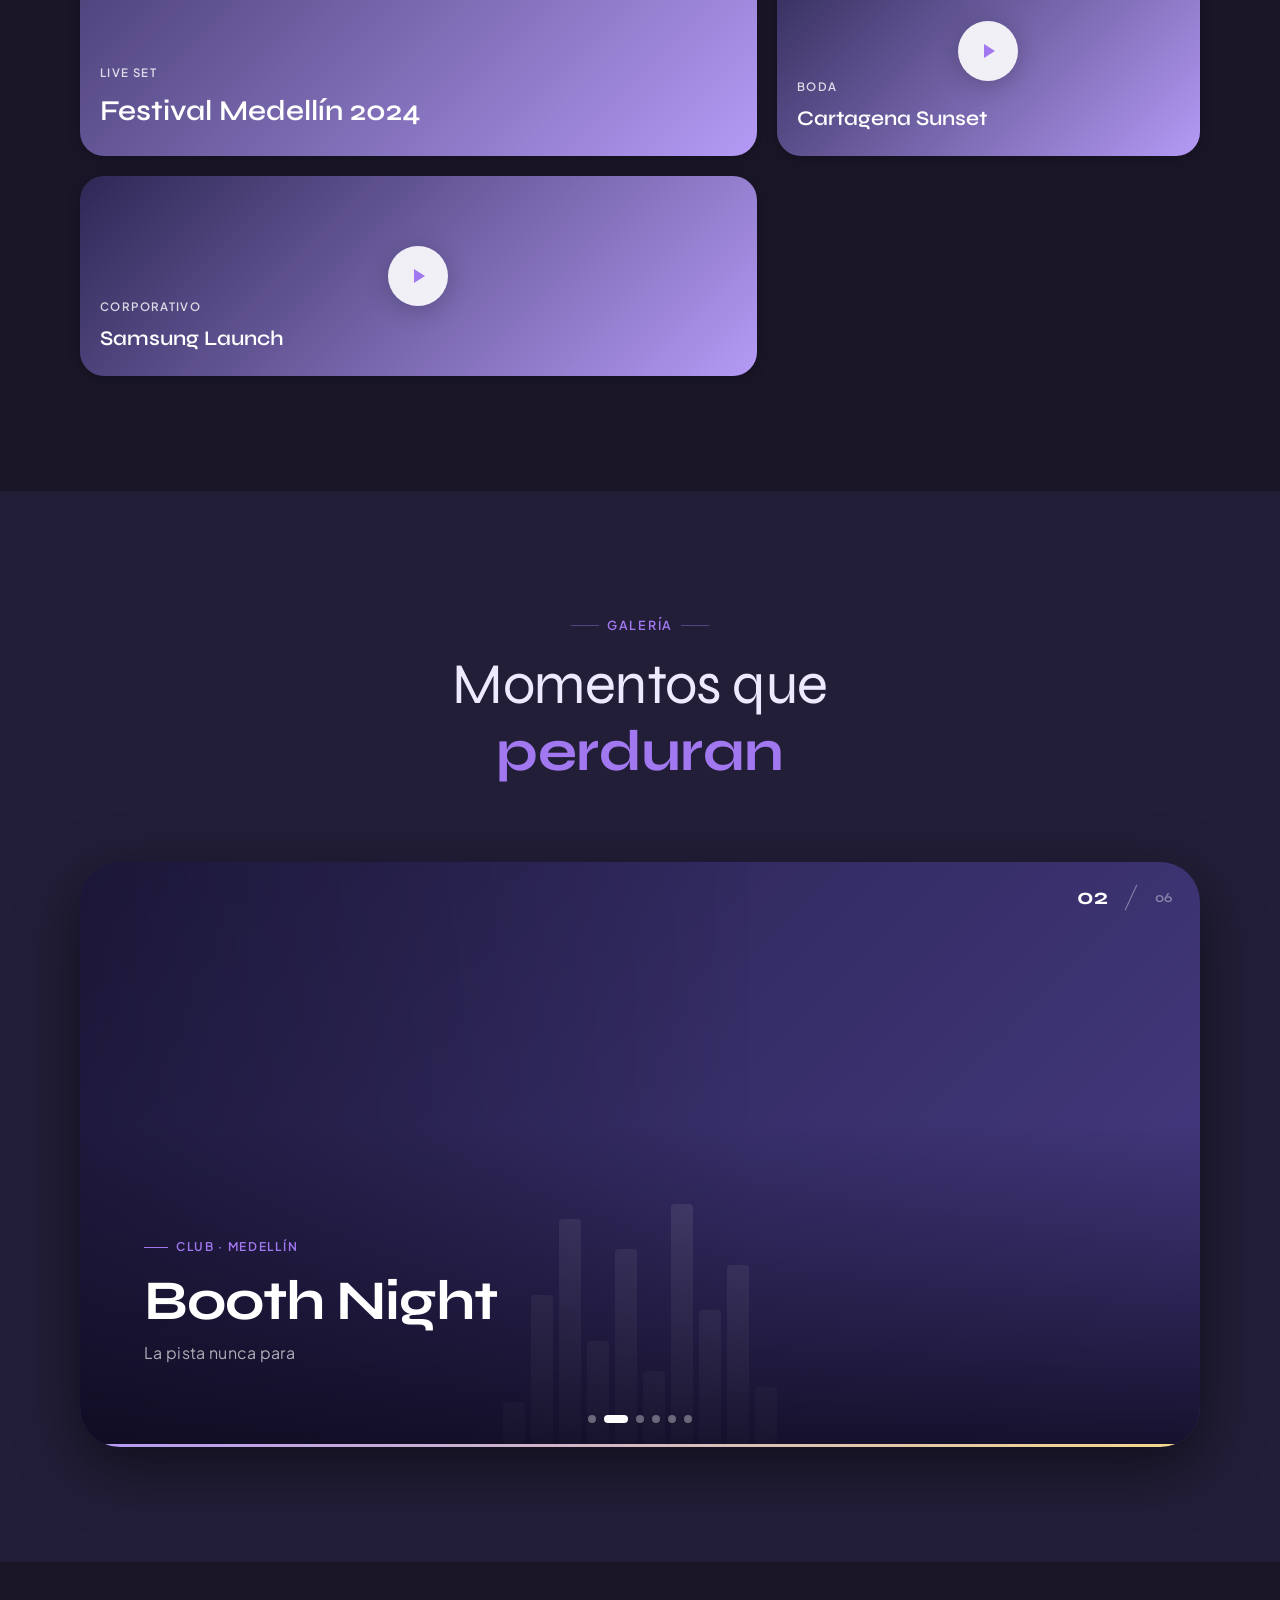
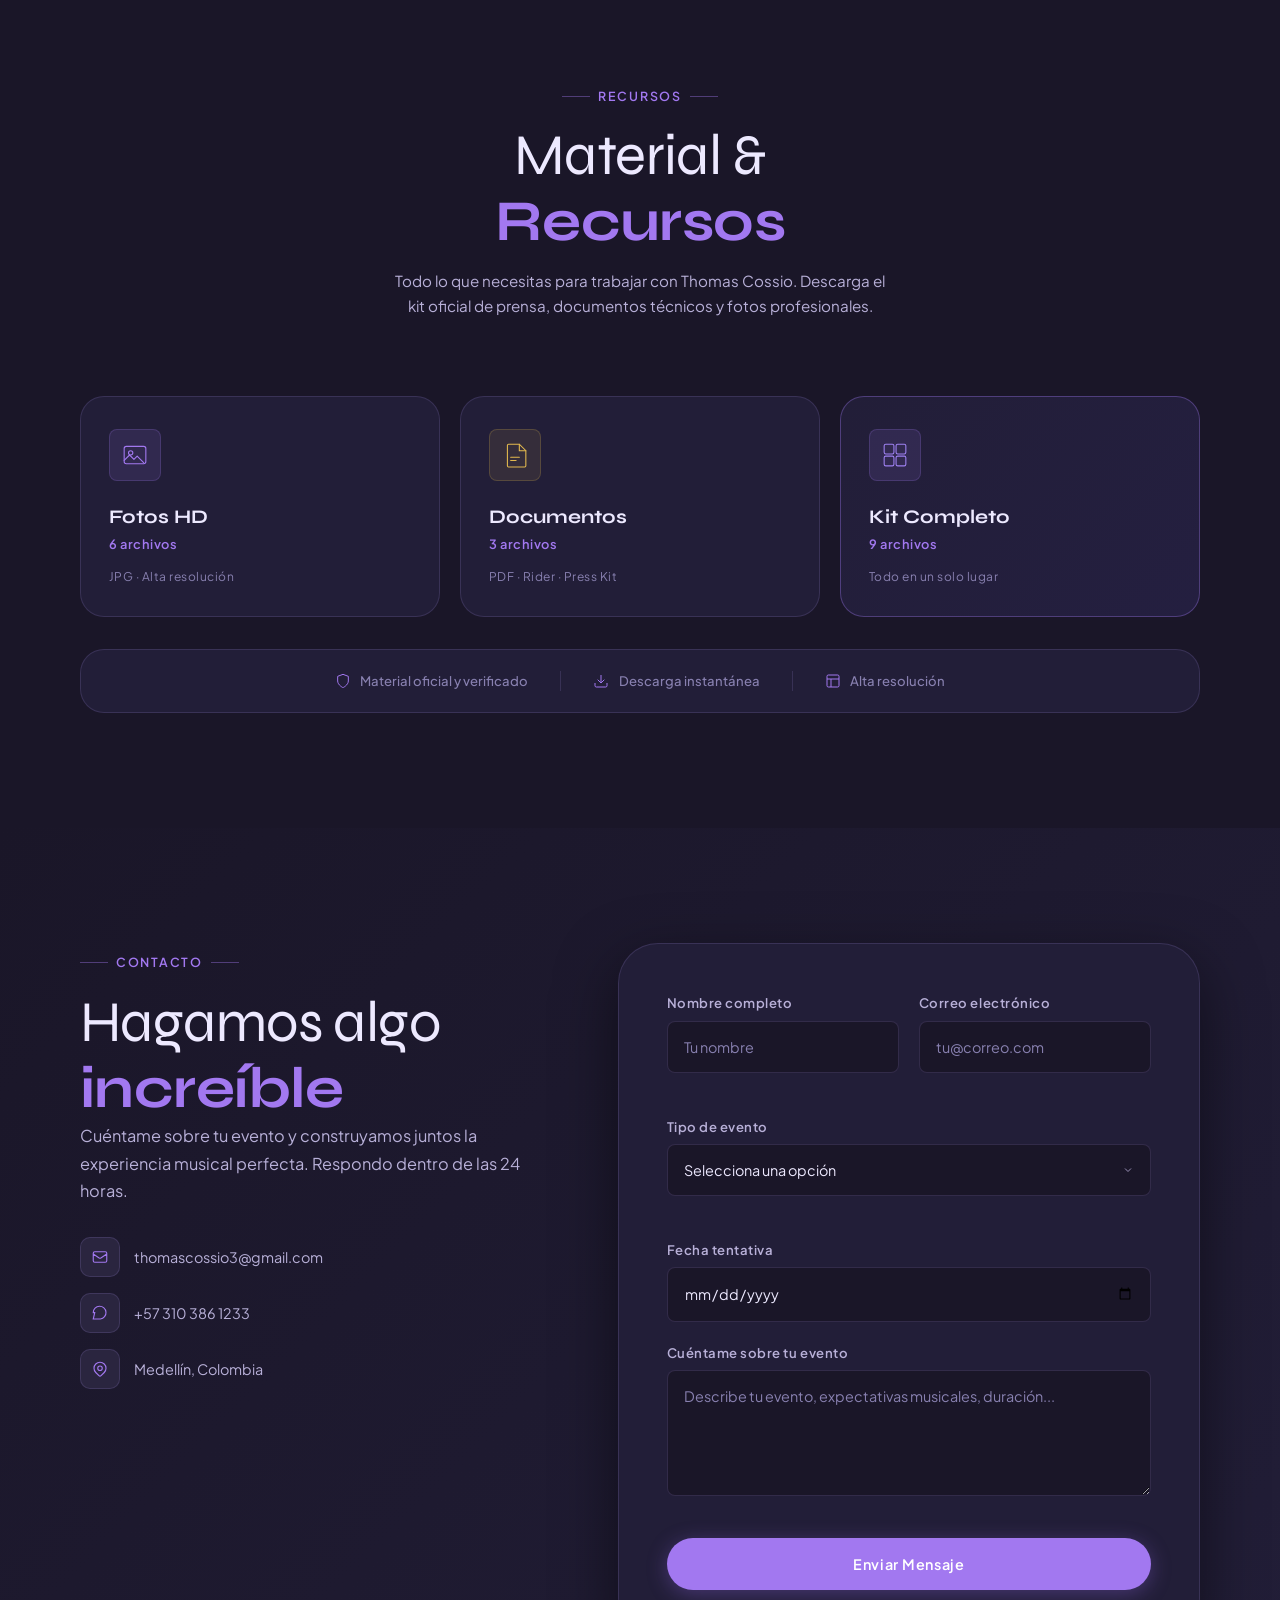
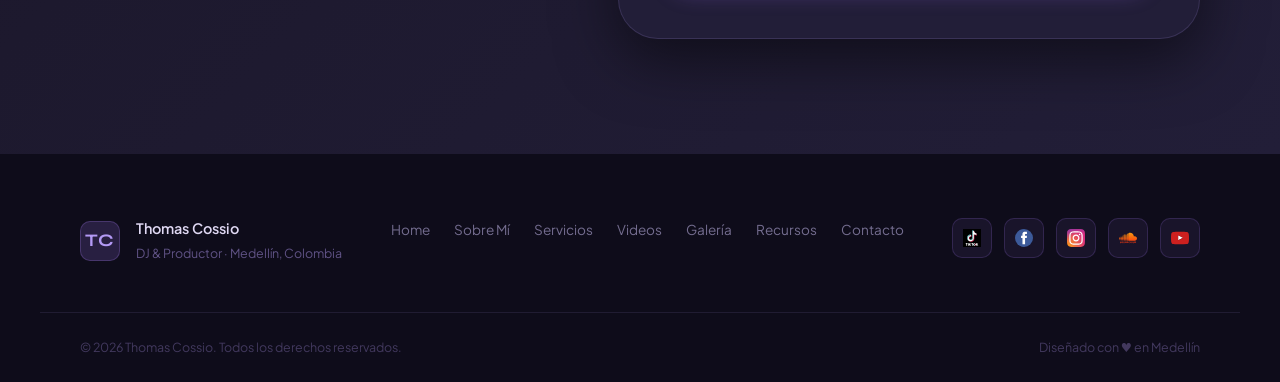
==== commit 0a7c71e7: "social media" ====
--- a/index.html
+++ b/index.html
@@ -242,9 +242,50 @@
         <p class="hero-desc reveal-up" style="--delay:.3s">Música que transforma cada momento en una experiencia
           inolvidable.</p>
         <div class="hero-actions reveal-up" style="--delay:.4s">
-          <a href="#contacto" class="btn btn-primary">Reserva tu Evento</a>
-          <a href="#sobre" class="btn btn-ghost">Conoce más</a>
-        </div>
+  <a href="#sobre" class="btn btn-ghost">Conoce más</a>
+
+  <div class="hero-socials" aria-label="Redes sociales">
+
+    <a href="https://www.tiktok.com/@thomascossiodj?_r=1&_t=ZS-951RL38NBVn" 
+       class="hero-social-link" target="_blank" rel="noopener" aria-label="TikTok">
+      <svg viewBox="0 0 24 24" fill="currentColor" xmlns="http://www.w3.org/2000/svg">
+        <path d="M19.59 6.69a4.83 4.83 0 01-3.77-4.25V2h-3.45v13.67a2.89 2.89 0 01-2.88 2.5 2.89 2.89 0 01-2.89-2.89 2.89 2.89 0 012.89-2.89c.28 0 .54.04.79.1V9.01a6.33 6.33 0 00-.79-.05 6.34 6.34 0 00-6.34 6.34 6.34 6.34 0 006.34 6.34 6.34 6.34 0 006.33-6.34V8.69a8.18 8.18 0 004.78 1.52V6.74a4.85 4.85 0 01-1.01-.05z"/>
+      </svg>
+    </a>
+
+    <a href="https://www.instagram.com/thomas_cossiodj" 
+       class="hero-social-link" target="_blank" rel="noopener" aria-label="Instagram">
+      <svg viewBox="0 0 24 24" fill="none" stroke="currentColor" 
+           stroke-width="1.8" xmlns="http://www.w3.org/2000/svg">
+        <rect x="2" y="2" width="20" height="20" rx="5"/>
+        <circle cx="12" cy="12" r="5"/>
+        <circle cx="17.5" cy="6.5" r="1" fill="currentColor" stroke="none"/>
+      </svg>
+    </a>
+
+    <a href="https://soundcloud.com/thomas-cossio-5214133" 
+       class="hero-social-link" target="_blank" rel="noopener" aria-label="SoundCloud">
+      <svg viewBox="0 0 24 24" fill="currentColor" xmlns="http://www.w3.org/2000/svg">
+        <path d="M1.175 12.225c-.017 0-.032.001-.047.003a.228.228 0 00-.124.055.224.224 0 00-.072.155l-.27 2.36.27 2.306c.005.06.03.116.072.157a.226.226 0 00.171.06c.129 0 .234-.101.247-.23l.306-2.293-.306-2.386a.248.248 0 00-.247-.227zm1.558-.742c-.022 0-.044.002-.065.006a.312.312 0 00-.258.31l-.311 3.096.311 2.942a.314.314 0 00.323.284.314.314 0 00.323-.284l.353-2.942-.353-3.096a.314.314 0 00-.323-.316zm1.61-.41a.38.38 0 00-.38.38l-.34 3.506.34 3.273a.38.38 0 00.759 0l.386-3.273-.386-3.506a.38.38 0 00-.38-.38zm1.61-.068a.448.448 0 00-.447.448l-.322 3.574.322 3.39a.447.447 0 00.894 0l.365-3.39-.365-3.574a.448.448 0 00-.447-.448zm1.614.1a.513.513 0 00-.513.514l-.305 3.474.305 3.33a.514.514 0 001.027 0l.346-3.33-.346-3.474a.513.513 0 00-.514-.514zm1.61-.16a.58.58 0 00-.58.58l-.287 3.634.287 3.27a.58.58 0 001.16 0l.325-3.27-.325-3.634a.58.58 0 00-.58-.58zm1.617-.217a.646.646 0 00-.646.646l-.27 3.851.27 3.213a.646.646 0 001.292 0l.305-3.213-.305-3.851a.646.646 0 00-.646-.646zm1.617.036a.713.713 0 00-.713.713l-.253 3.815.253 3.158a.713.713 0 001.426 0l.287-3.158-.287-3.815a.713.713 0 00-.713-.713zm3.986 1.1C16.49 9.851 15.383 9 14.076 9a3.69 3.69 0 00-1.394.274v8.882a.78.78 0 00.714.773h6.29c1.052 0 1.905-.854 1.905-1.905 0-1.052-.853-1.905-1.905-1.905a1.9 1.9 0 00-.42.047 3.05 3.05 0 00.047-.524 3.07 3.07 0 00-3.07-3.07z"/>
+      </svg>
+    </a>
+
+    <a href="https://youtube.com/@thomascossioofficial?si=jhbOSLeZLLMYwoii" 
+       class="hero-social-link" target="_blank" rel="noopener" aria-label="YouTube">
+      <svg viewBox="0 0 24 24" fill="currentColor" xmlns="http://www.w3.org/2000/svg">
+        <path d="M23.498 6.186a3.016 3.016 0 00-2.122-2.136C19.505 3.545 12 3.545 12 3.545s-7.505 0-9.377.505A3.017 3.017 0 00.502 6.186C0 8.07 0 12 0 12s0 3.93.502 5.814a3.016 3.016 0 002.122 2.136c1.871.505 9.376.505 9.376.505s7.505 0 9.377-.505a3.015 3.015 0 002.122-2.136C24 15.93 24 12 24 12s0-3.93-.502-5.814zM9.545 15.568V8.432L15.818 12l-6.273 3.568z"/>
+      </svg>
+    </a>
+
+    <a href="https://www.facebook.com/thomascosssio" 
+       class="hero-social-link" target="_blank" rel="noopener" aria-label="Facebook">
+      <svg viewBox="0 0 24 24" fill="currentColor" xmlns="http://www.w3.org/2000/svg">
+        <path d="M24 12.073c0-6.627-5.373-12-12-12s-12 5.373-12 12c0 5.99 4.388 10.954 10.125 11.854v-8.385H7.078v-3.47h3.047V9.43c0-3.007 1.792-4.669 4.533-4.669 1.312 0 2.686.235 2.686.235v2.953H15.83c-1.491 0-1.956.925-1.956 1.874v2.25h3.328l-.532 3.47h-2.796v8.385C19.612 23.027 24 18.062 24 12.073z"/>
+      </svg>
+    </a>
+
+  </div>
+</div>
       </div>
 
       <div class="hero-scroll" aria-hidden="true">
--- a/CSS/style.css
+++ b/CSS/style.css
@@ -4239,3 +4239,59 @@
 @media (max-width: 380px) {
   .rm2-grid { grid-template-columns: 1fr; }
 }
+
+
+
+/* ─── HERO SOCIALS ─── */
+.hero-actions {
+  flex-direction: column;
+  align-items: flex-start;
+  gap: 1.5rem;
+}
+
+.hero-socials {
+  display: flex;
+  align-items: center;
+  gap: .75rem;
+}
+
+.hero-social-link {
+  width: 40px;
+  height: 40px;
+  border-radius: 10px;
+  background: rgba(162, 120, 240, .08);
+  border: 1px solid rgba(162, 120, 240, .2);
+  display: grid;
+  place-items: center;
+  color: var(--gray-600);
+  transition: background .25s, border-color .25s, color .25s, 
+              transform .3s var(--spring);
+}
+
+.hero-social-link svg {
+  width: 17px;
+  height: 17px;
+}
+
+.hero-social-link:hover {
+  background: var(--accent);
+  border-color: var(--accent);
+  color: #fff;
+  transform: translateY(-3px);
+}
+
+@media (max-width: 400px) {
+  .hero-socials {
+    gap: .5rem;
+  }
+
+  .hero-social-link {
+    width: 36px;
+    height: 36px;
+  }
+
+  .hero-social-link svg {
+    width: 15px;
+    height: 15px;
+  }
+}
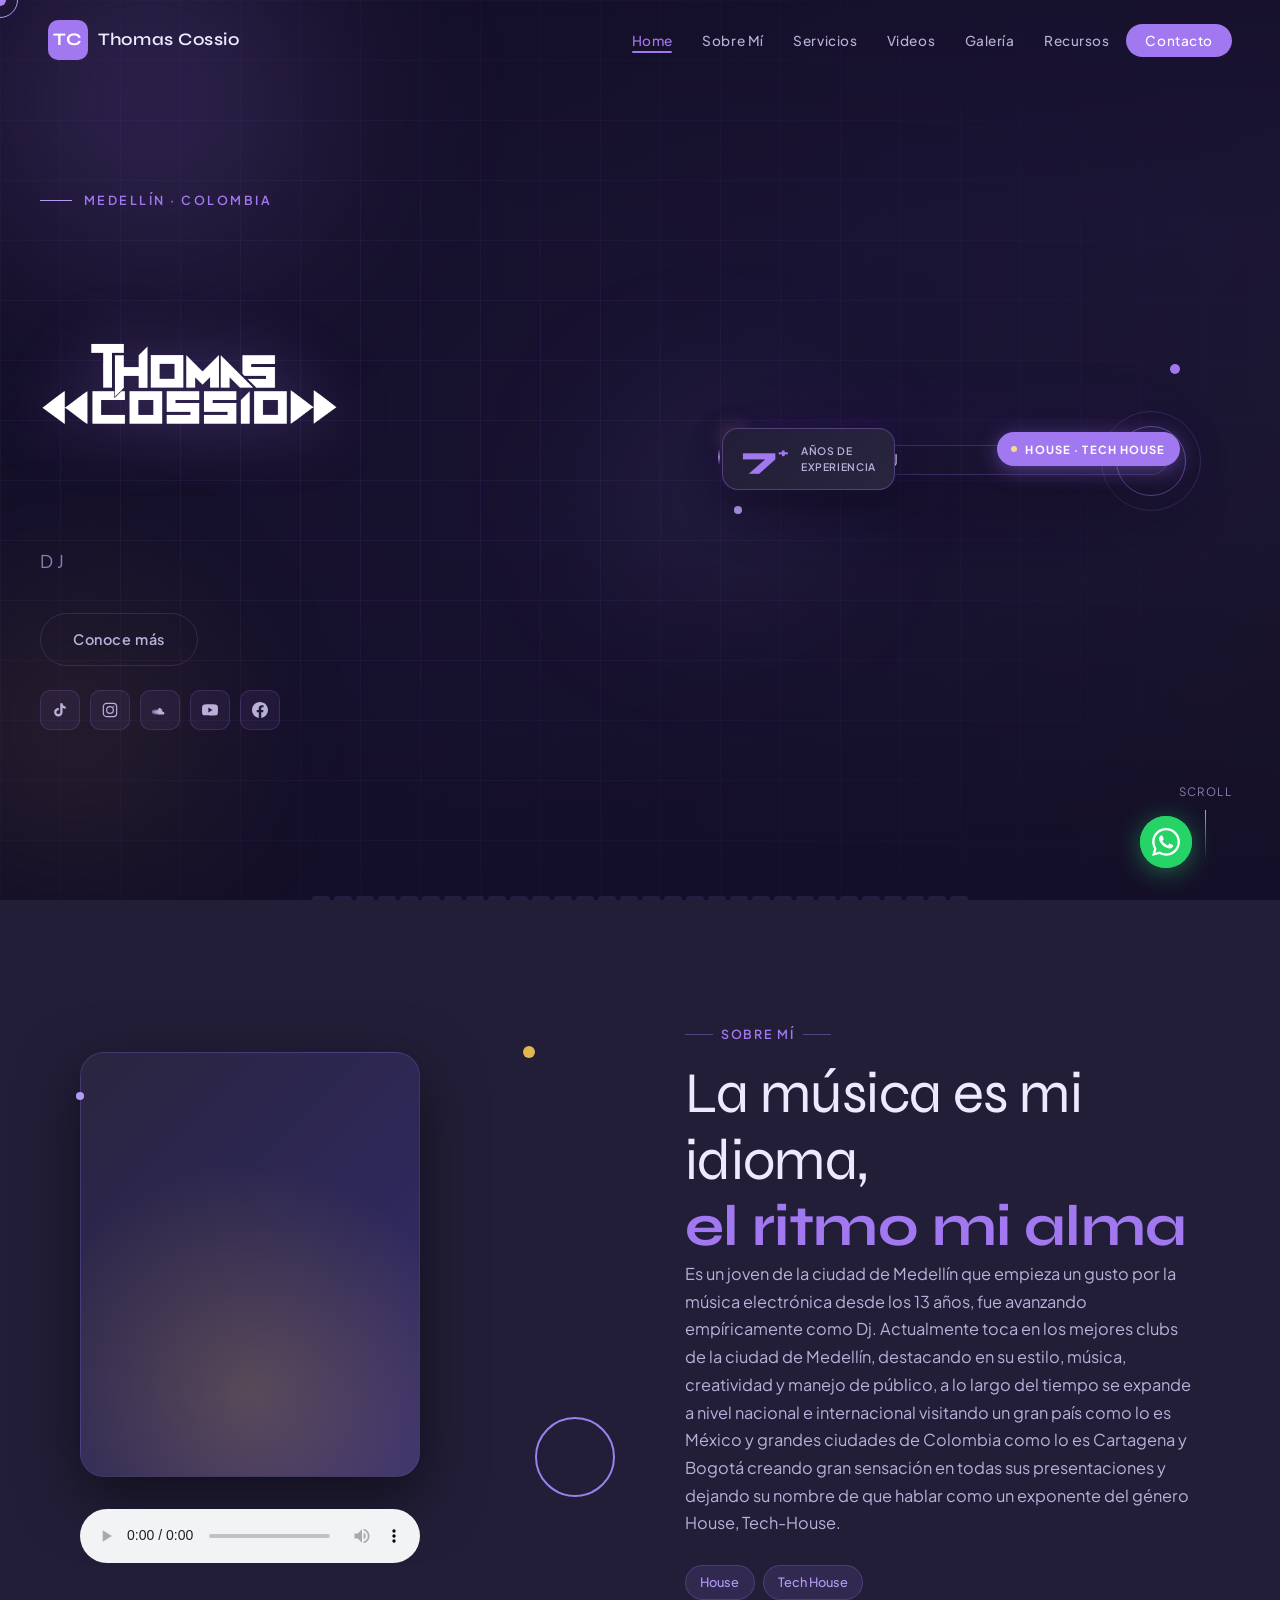
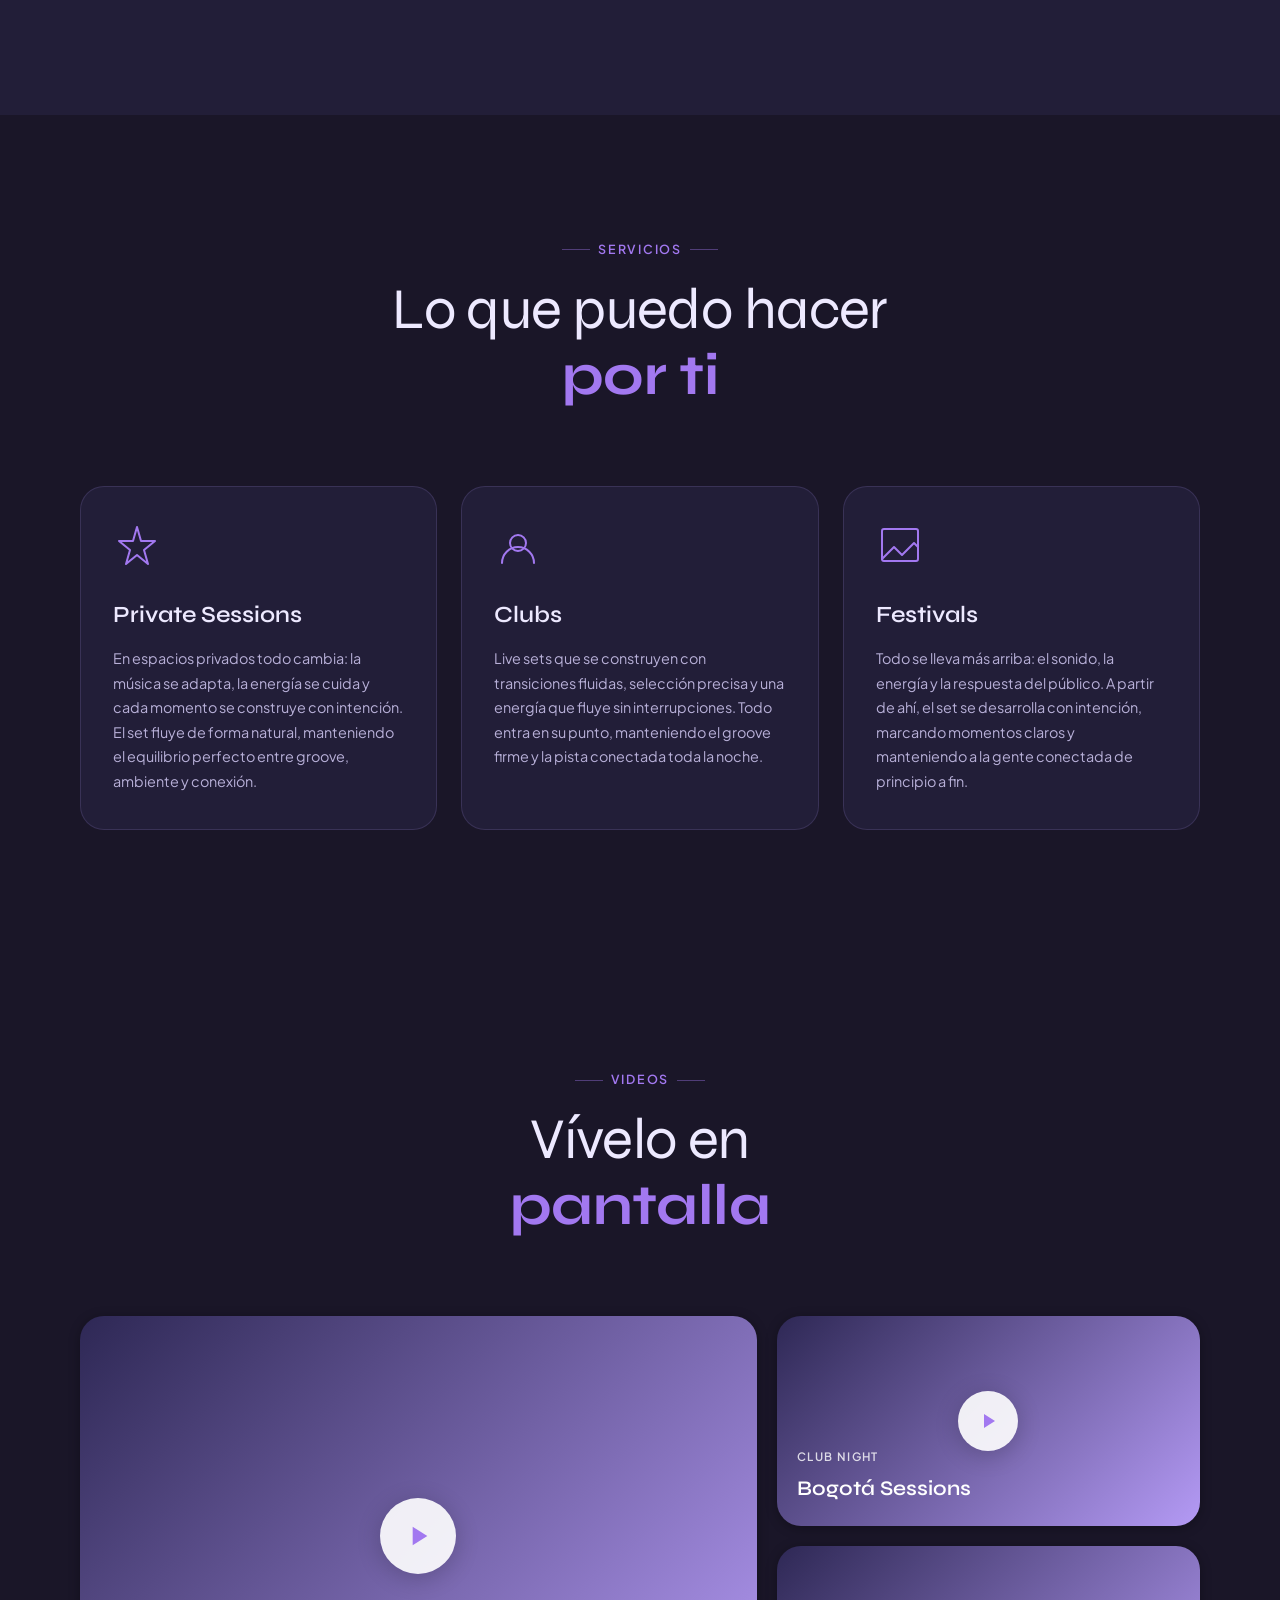
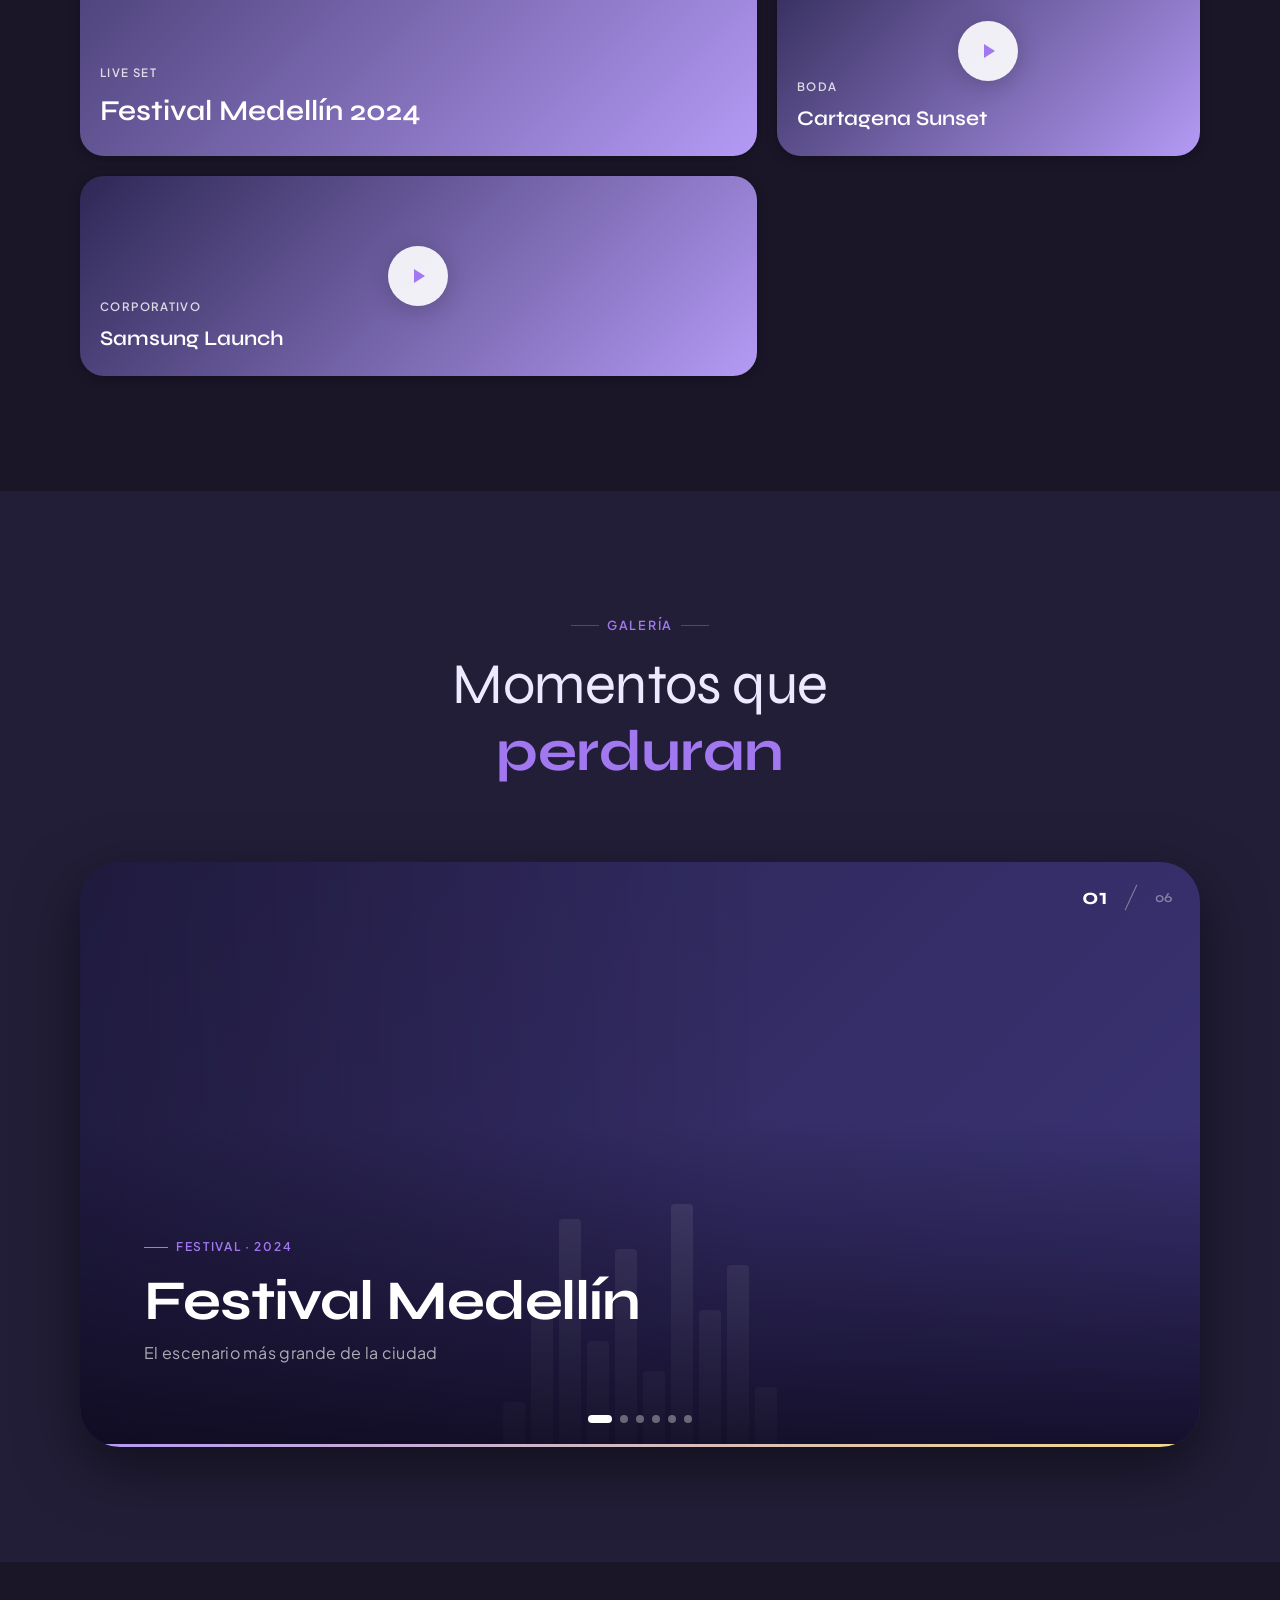
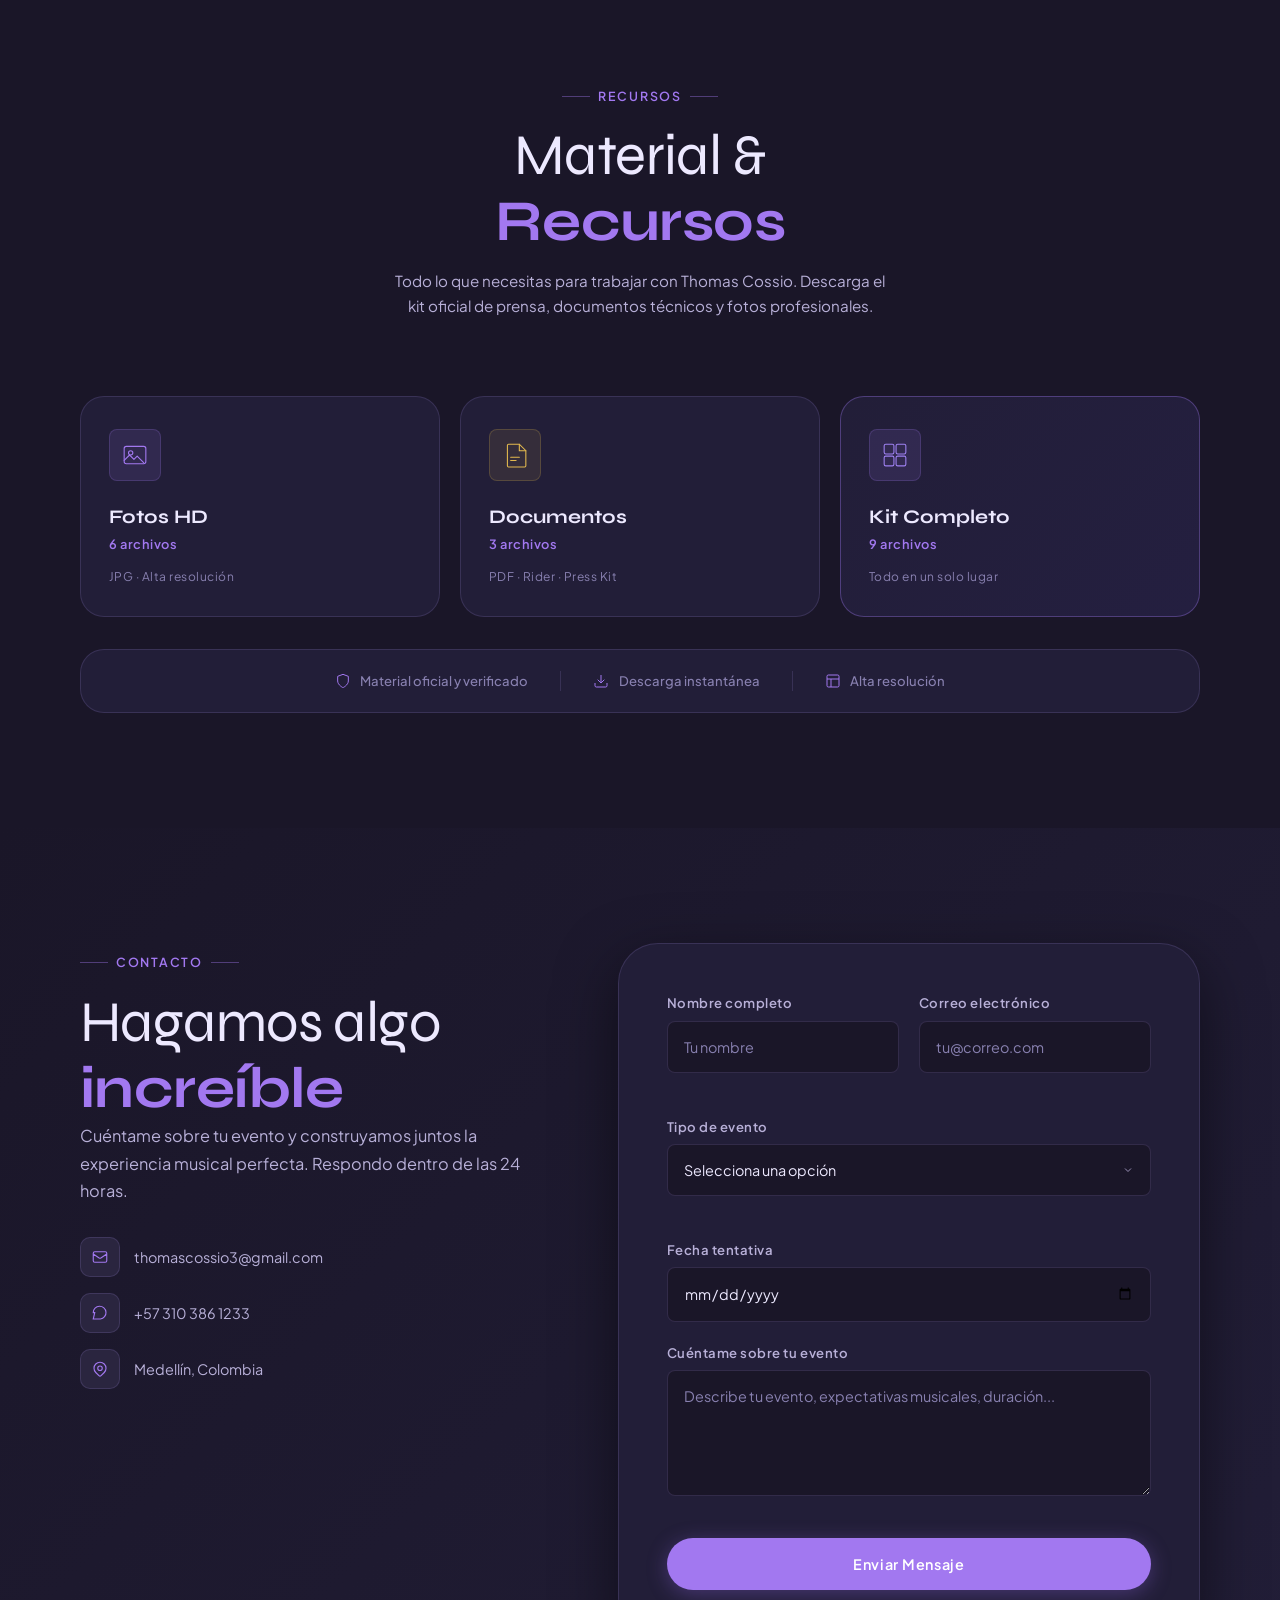
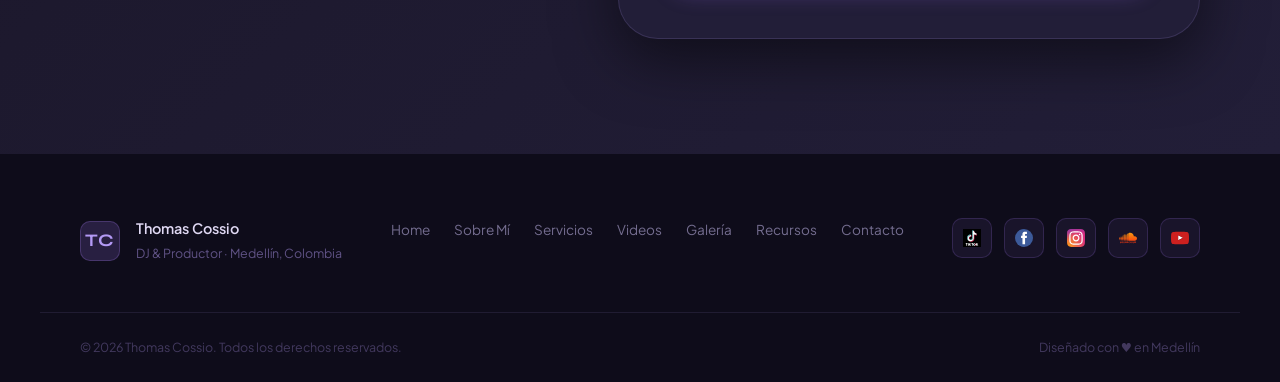
==== commit 956e3c37: "header" ====
--- a/index.html
+++ b/index.html
@@ -192,114 +192,152 @@
     </div>
 
     <!-- ═══════════════════════════ HERO ═══════════════════════════ -->
-    <section class="hero" id="home" aria-label="Portada">
-      <div class="hero-bg">
-        <div class="orb orb-1"></div>
-        <div class="orb orb-2"></div>
-        <div class="orb orb-3"></div>
-        <div class="hero-grid"></div>
-      </div>
-
-      <div class="visualizer" aria-hidden="true">
-        <div class="vis-bar" style="--i:1"></div>
-        <div class="vis-bar" style="--i:2"></div>
-        <div class="vis-bar" style="--i:3"></div>
-        <div class="vis-bar" style="--i:4"></div>
-        <div class="vis-bar" style="--i:5"></div>
-        <div class="vis-bar" style="--i:6"></div>
-        <div class="vis-bar" style="--i:7"></div>
-        <div class="vis-bar" style="--i:8"></div>
-        <div class="vis-bar" style="--i:9"></div>
-        <div class="vis-bar" style="--i:10"></div>
-        <div class="vis-bar" style="--i:11"></div>
-        <div class="vis-bar" style="--i:12"></div>
-        <div class="vis-bar" style="--i:13"></div>
-        <div class="vis-bar" style="--i:14"></div>
-        <div class="vis-bar" style="--i:15"></div>
-        <div class="vis-bar" style="--i:16"></div>
-        <div class="vis-bar" style="--i:17"></div>
-        <div class="vis-bar" style="--i:18"></div>
-        <div class="vis-bar" style="--i:19"></div>
-        <div class="vis-bar" style="--i:20"></div>
-        <div class="vis-bar" style="--i:21"></div>
-        <div class="vis-bar" style="--i:22"></div>
-        <div class="vis-bar" style="--i:23"></div>
-        <div class="vis-bar" style="--i:24"></div>
-        <div class="vis-bar" style="--i:25"></div>
-        <div class="vis-bar" style="--i:26"></div>
-        <div class="vis-bar" style="--i:27"></div>
-        <div class="vis-bar" style="--i:28"></div>
-        <div class="vis-bar" style="--i:29"></div>
-        <div class="vis-bar" style="--i:30"></div>
-      </div>
-
-      <div class="hero-content">
-        <p class="hero-eyebrow reveal-up">Medellín · Colombia</p>
-        <h1 class="hero-title reveal-up" style="--delay:.1s">
-          <img src="img/LOGO PNG BLANCO.png" alt="logoThomas" style="width: 260px; height: 260px;">
-        </h1>
-        <p class="hero-subtitle reveal-up" style="--delay:.2s">DJ</p>
-        <p class="hero-desc reveal-up" style="--delay:.3s">Música que transforma cada momento en una experiencia
-          inolvidable.</p>
-        <div class="hero-actions reveal-up" style="--delay:.4s">
-  <a href="#sobre" class="btn btn-ghost">Conoce más</a>
-
-  <div class="hero-socials" aria-label="Redes sociales">
-
-    <a href="https://www.tiktok.com/@thomascossiodj?_r=1&_t=ZS-951RL38NBVn" 
-       class="hero-social-link" target="_blank" rel="noopener" aria-label="TikTok">
-      <svg viewBox="0 0 24 24" fill="currentColor" xmlns="http://www.w3.org/2000/svg">
-        <path d="M19.59 6.69a4.83 4.83 0 01-3.77-4.25V2h-3.45v13.67a2.89 2.89 0 01-2.88 2.5 2.89 2.89 0 01-2.89-2.89 2.89 2.89 0 012.89-2.89c.28 0 .54.04.79.1V9.01a6.33 6.33 0 00-.79-.05 6.34 6.34 0 00-6.34 6.34 6.34 6.34 0 006.34 6.34 6.34 6.34 0 006.33-6.34V8.69a8.18 8.18 0 004.78 1.52V6.74a4.85 4.85 0 01-1.01-.05z"/>
-      </svg>
-    </a>
-
-    <a href="https://www.instagram.com/thomas_cossiodj" 
-       class="hero-social-link" target="_blank" rel="noopener" aria-label="Instagram">
-      <svg viewBox="0 0 24 24" fill="none" stroke="currentColor" 
-           stroke-width="1.8" xmlns="http://www.w3.org/2000/svg">
-        <rect x="2" y="2" width="20" height="20" rx="5"/>
-        <circle cx="12" cy="12" r="5"/>
-        <circle cx="17.5" cy="6.5" r="1" fill="currentColor" stroke="none"/>
-      </svg>
-    </a>
-
-    <a href="https://soundcloud.com/thomas-cossio-5214133" 
-       class="hero-social-link" target="_blank" rel="noopener" aria-label="SoundCloud">
-      <svg viewBox="0 0 24 24" fill="currentColor" xmlns="http://www.w3.org/2000/svg">
-        <path d="M1.175 12.225c-.017 0-.032.001-.047.003a.228.228 0 00-.124.055.224.224 0 00-.072.155l-.27 2.36.27 2.306c.005.06.03.116.072.157a.226.226 0 00.171.06c.129 0 .234-.101.247-.23l.306-2.293-.306-2.386a.248.248 0 00-.247-.227zm1.558-.742c-.022 0-.044.002-.065.006a.312.312 0 00-.258.31l-.311 3.096.311 2.942a.314.314 0 00.323.284.314.314 0 00.323-.284l.353-2.942-.353-3.096a.314.314 0 00-.323-.316zm1.61-.41a.38.38 0 00-.38.38l-.34 3.506.34 3.273a.38.38 0 00.759 0l.386-3.273-.386-3.506a.38.38 0 00-.38-.38zm1.61-.068a.448.448 0 00-.447.448l-.322 3.574.322 3.39a.447.447 0 00.894 0l.365-3.39-.365-3.574a.448.448 0 00-.447-.448zm1.614.1a.513.513 0 00-.513.514l-.305 3.474.305 3.33a.514.514 0 001.027 0l.346-3.33-.346-3.474a.513.513 0 00-.514-.514zm1.61-.16a.58.58 0 00-.58.58l-.287 3.634.287 3.27a.58.58 0 001.16 0l.325-3.27-.325-3.634a.58.58 0 00-.58-.58zm1.617-.217a.646.646 0 00-.646.646l-.27 3.851.27 3.213a.646.646 0 001.292 0l.305-3.213-.305-3.851a.646.646 0 00-.646-.646zm1.617.036a.713.713 0 00-.713.713l-.253 3.815.253 3.158a.713.713 0 001.426 0l.287-3.158-.287-3.815a.713.713 0 00-.713-.713zm3.986 1.1C16.49 9.851 15.383 9 14.076 9a3.69 3.69 0 00-1.394.274v8.882a.78.78 0 00.714.773h6.29c1.052 0 1.905-.854 1.905-1.905 0-1.052-.853-1.905-1.905-1.905a1.9 1.9 0 00-.42.047 3.05 3.05 0 00.047-.524 3.07 3.07 0 00-3.07-3.07z"/>
-      </svg>
-    </a>
-
-    <a href="https://youtube.com/@thomascossioofficial?si=jhbOSLeZLLMYwoii" 
-       class="hero-social-link" target="_blank" rel="noopener" aria-label="YouTube">
-      <svg viewBox="0 0 24 24" fill="currentColor" xmlns="http://www.w3.org/2000/svg">
-        <path d="M23.498 6.186a3.016 3.016 0 00-2.122-2.136C19.505 3.545 12 3.545 12 3.545s-7.505 0-9.377.505A3.017 3.017 0 00.502 6.186C0 8.07 0 12 0 12s0 3.93.502 5.814a3.016 3.016 0 002.122 2.136c1.871.505 9.376.505 9.376.505s7.505 0 9.377-.505a3.015 3.015 0 002.122-2.136C24 15.93 24 12 24 12s0-3.93-.502-5.814zM9.545 15.568V8.432L15.818 12l-6.273 3.568z"/>
-      </svg>
-    </a>
-
-    <a href="https://www.facebook.com/thomascosssio" 
-       class="hero-social-link" target="_blank" rel="noopener" aria-label="Facebook">
-      <svg viewBox="0 0 24 24" fill="currentColor" xmlns="http://www.w3.org/2000/svg">
-        <path d="M24 12.073c0-6.627-5.373-12-12-12s-12 5.373-12 12c0 5.99 4.388 10.954 10.125 11.854v-8.385H7.078v-3.47h3.047V9.43c0-3.007 1.792-4.669 4.533-4.669 1.312 0 2.686.235 2.686.235v2.953H15.83c-1.491 0-1.956.925-1.956 1.874v2.25h3.328l-.532 3.47h-2.796v8.385C19.612 23.027 24 18.062 24 12.073z"/>
-      </svg>
-    </a>
-
+  <!-- ═══════════════════════════ HERO ═══════════════════════════ -->
+<section class="hero" id="home" aria-label="Portada">
+
+  <!-- Fondo full bleed -->
+  <div class="hero-bg">
+    <div class="hero-bg-img" 
+         style="background-image: url('img/C-1.jpg')" 
+         aria-hidden="true">
+    </div>
+    <div class="hero-bg-overlay" aria-hidden="true"></div>
+    <div class="hero-grid" aria-hidden="true"></div>
   </div>
-</div>
-      </div>
-
-      <div class="hero-scroll" aria-hidden="true">
-        <span>Scroll</span>
-        <div class="scroll-line"></div>
-      </div>
-
-      <div class="hero-badge" aria-label="2+ años de experiencia">
-        <div class="badge-inner">
-          <span class="badge-num">7<sup>+</sup></span>
-          <span class="badge-text">Años de<br>Experiencia</span>
-        </div>
-      </div>
-    </section>
+
+  <!-- Orbs ambientales -->
+  <div class="orb orb-1" aria-hidden="true"></div>
+  <div class="orb orb-2" aria-hidden="true"></div>
+  <div class="orb orb-3" aria-hidden="true"></div>
+
+  <!-- Contenido principal -->
+  <div class="hero-inner">
+
+    <!-- ── Columna izquierda ── -->
+    <div class="hero-left">
+
+      <p class="hero-eyebrow reveal-up">
+        Medellín · Colombia
+      </p>
+
+      <div class="hero-logo reveal-up" style="--delay:.1s">
+        <img src="img/LOGO PNG BLANCO.png" alt="Thomas Cossio" />
+      </div>
+
+      <p class="hero-role reveal-up" style="--delay:.2s">DJ</p>
+
+      <div class="hero-actions reveal-up" style="--delay:.3s">
+        <a href="#sobre" class="btn btn-ghost">Conoce más</a>
+
+        <div class="hero-socials" aria-label="Redes sociales">
+          <a href="https://www.tiktok.com/@thomascossiodj?_r=1&_t=ZS-951RL38NBVn"
+             class="hero-social-link" target="_blank" rel="noopener" aria-label="TikTok">
+            <svg viewBox="0 0 24 24" fill="currentColor">
+              <path d="M19.59 6.69a4.83 4.83 0 01-3.77-4.25V2h-3.45v13.67a2.89 2.89 0 01-2.88 2.5 2.89 2.89 0 01-2.89-2.89 2.89 2.89 0 012.89-2.89c.28 0 .54.04.79.1V9.01a6.33 6.33 0 00-.79-.05 6.34 6.34 0 00-6.34 6.34 6.34 6.34 0 006.34 6.34 6.34 6.34 0 006.33-6.34V8.69a8.18 8.18 0 004.78 1.52V6.74a4.85 4.85 0 01-1.01-.05z"/>
+            </svg>
+          </a>
+          <a href="https://www.instagram.com/thomas_cossiodj"
+             class="hero-social-link" target="_blank" rel="noopener" aria-label="Instagram">
+            <svg viewBox="0 0 24 24" fill="none" stroke="currentColor" stroke-width="1.8">
+              <rect x="2" y="2" width="20" height="20" rx="5"/>
+              <circle cx="12" cy="12" r="5"/>
+              <circle cx="17.5" cy="6.5" r="1" fill="currentColor" stroke="none"/>
+            </svg>
+          </a>
+          <a href="https://soundcloud.com/thomas-cossio-5214133"
+             class="hero-social-link" target="_blank" rel="noopener" aria-label="SoundCloud">
+            <svg viewBox="0 0 24 24" fill="currentColor">
+              <path d="M1.175 12.225a.248.248 0 00-.247.227l-.27 2.36.27 2.306a.248.248 0 00.494 0l.306-2.306-.306-2.36a.248.248 0 00-.247-.227zm1.558-.742a.314.314 0 00-.323.316l-.311 3.096.311 2.942a.314.314 0 00.646 0l.353-2.942-.353-3.096a.314.314 0 00-.323-.316zm1.61-.41a.38.38 0 00-.38.38l-.34 3.506.34 3.273a.38.38 0 00.759 0l.386-3.273-.386-3.506a.38.38 0 00-.38-.38zm1.61-.068a.448.448 0 00-.447.448l-.322 3.574.322 3.39a.447.447 0 00.894 0l.365-3.39-.365-3.574a.448.448 0 00-.447-.448zm1.614.1a.513.513 0 00-.513.514l-.305 3.474.305 3.33a.514.514 0 001.027 0l.346-3.33-.346-3.474a.513.513 0 00-.514-.514zm1.61-.16a.58.58 0 00-.58.58l-.287 3.634.287 3.27a.58.58 0 001.16 0l.325-3.27-.325-3.634a.58.58 0 00-.58-.58zm1.617-.217a.646.646 0 00-.646.646l-.27 3.851.27 3.213a.646.646 0 001.292 0l.305-3.213-.305-3.851a.646.646 0 00-.646-.646zm4.943.917C13.49 9.851 12.383 9 11.076 9a3.69 3.69 0 00-1.394.274v8.882a.78.78 0 00.714.773h6.29c1.052 0 1.905-.854 1.905-1.905 0-1.052-.853-1.905-1.905-1.905a1.9 1.9 0 00-.42.047 3.07 3.07 0 00-3.07-3.07z"/>
+            </svg>
+          </a>
+          <a href="https://youtube.com/@thomascossioofficial"
+             class="hero-social-link" target="_blank" rel="noopener" aria-label="YouTube">
+            <svg viewBox="0 0 24 24" fill="currentColor">
+              <path d="M23.498 6.186a3.016 3.016 0 00-2.122-2.136C19.505 3.545 12 3.545 12 3.545s-7.505 0-9.377.505A3.017 3.017 0 00.502 6.186C0 8.07 0 12 0 12s0 3.93.502 5.814a3.016 3.016 0 002.122 2.136c1.871.505 9.376.505 9.376.505s7.505 0 9.377-.505a3.015 3.015 0 002.122-2.136C24 15.93 24 12 24 12s0-3.93-.502-5.814zM9.545 15.568V8.432L15.818 12l-6.273 3.568z"/>
+            </svg>
+          </a>
+          <a href="https://www.facebook.com/thomascosssio"
+             class="hero-social-link" target="_blank" rel="noopener" aria-label="Facebook">
+            <svg viewBox="0 0 24 24" fill="currentColor">
+              <path d="M24 12.073c0-6.627-5.373-12-12-12s-12 5.373-12 12c0 5.99 4.388 10.954 10.125 11.854v-8.385H7.078v-3.47h3.047V9.43c0-3.007 1.792-4.669 4.533-4.669 1.312 0 2.686.235 2.686.235v2.953H15.83c-1.491 0-1.956.925-1.956 1.874v2.25h3.328l-.532 3.47h-2.796v8.385C19.612 23.027 24 18.062 24 12.073z"/>
+            </svg>
+          </a>
+        </div>
+      </div>
+
+    </div><!-- /hero-left -->
+
+    <!-- ── Columna derecha ── -->
+    <div class="hero-right reveal-up" style="--delay:.25s" aria-hidden="true">
+      <div class="hero-photo-wrap">
+        <!-- Marco decorativo exterior -->
+        <div class="hpw-ring hpw-ring-1"></div>
+        <div class="hpw-ring hpw-ring-2"></div>
+        <!-- Dots decorativos -->
+        <div class="hpw-dot hpw-dot-1"></div>
+        <div class="hpw-dot hpw-dot-2"></div>
+        <div class="hpw-dot hpw-dot-3"></div>
+        <!-- Línea lateral -->
+        <div class="hpw-line"></div>
+        <!-- Foto -->
+        <div class="hpw-photo">
+          <img src="img/C-1.jpg" alt="Thomas Cossio DJ" />
+        </div>
+        <!-- Badge flotante -->
+        <div class="hpw-badge">
+          <span class="hpw-badge-num">7<sup>+</sup></span>
+          <span class="hpw-badge-text">Años de<br>Experiencia</span>
+        </div>
+        <!-- Tag genre -->
+        <div class="hpw-genre">
+          <span></span>House · Tech House
+        </div>
+      </div>
+    </div><!-- /hero-right -->
+
+  </div><!-- /hero-inner -->
+
+  <!-- Visualizador de barras -->
+  <div class="visualizer" aria-hidden="true">
+    <div class="vis-bar" style="--i:1"></div>
+    <div class="vis-bar" style="--i:2"></div>
+    <div class="vis-bar" style="--i:3"></div>
+    <div class="vis-bar" style="--i:4"></div>
+    <div class="vis-bar" style="--i:5"></div>
+    <div class="vis-bar" style="--i:6"></div>
+    <div class="vis-bar" style="--i:7"></div>
+    <div class="vis-bar" style="--i:8"></div>
+    <div class="vis-bar" style="--i:9"></div>
+    <div class="vis-bar" style="--i:10"></div>
+    <div class="vis-bar" style="--i:11"></div>
+    <div class="vis-bar" style="--i:12"></div>
+    <div class="vis-bar" style="--i:13"></div>
+    <div class="vis-bar" style="--i:14"></div>
+    <div class="vis-bar" style="--i:15"></div>
+    <div class="vis-bar" style="--i:16"></div>
+    <div class="vis-bar" style="--i:17"></div>
+    <div class="vis-bar" style="--i:18"></div>
+    <div class="vis-bar" style="--i:19"></div>
+    <div class="vis-bar" style="--i:20"></div>
+    <div class="vis-bar" style="--i:21"></div>
+    <div class="vis-bar" style="--i:22"></div>
+    <div class="vis-bar" style="--i:23"></div>
+    <div class="vis-bar" style="--i:24"></div>
+    <div class="vis-bar" style="--i:25"></div>
+    <div class="vis-bar" style="--i:26"></div>
+    <div class="vis-bar" style="--i:27"></div>
+    <div class="vis-bar" style="--i:28"></div>
+    <div class="vis-bar" style="--i:29"></div>
+    <div class="vis-bar" style="--i:30"></div>
+  </div>
+
+  <!-- Scroll cue -->
+  <div class="hero-scroll" aria-hidden="true">
+    <span>Scroll</span>
+    <div class="scroll-line"></div>
+  </div>
+
+</section>
 
     <!-- ═══════════════════════════ SOBRE MÍ ═══════════════════════════ -->
     <section class="sobre section" id="sobre" aria-labelledby="sobre-title">
--- a/CSS/style.css
+++ b/CSS/style.css
@@ -630,43 +630,6 @@
   background: var(--lavender-400);
 }
 
-.hero-title {
-  font-family: var(--font-display);
-  font-size: clamp(3.5rem, 10vw, 7.5rem);
-  font-weight: 300;
-  line-height: 1.0;
-  letter-spacing: -.02em;
-  margin-bottom: 1rem;
-}
-
-.title-name {
-  display: block;
-  color: var(--gray-900);
-}
-
-.title-surname {
-  display: block;
-  font-style: normal;
-  color: var(--accent);
-  font-weight: 800;
-  letter-spacing: -.03em;
-}
-
-.hero-subtitle {
-  font-size: clamp(.95rem, 2.5vw, 1.2rem);
-  font-weight: 400;
-  letter-spacing: .1em;
-  text-transform: uppercase;
-  color: var(--gray-400);
-  margin-bottom: 1.25rem;
-}
-
-.hero-desc {
-  font-size: clamp(1rem, 2vw, 1.15rem);
-  color: var(--gray-600);
-  max-width: 460px;
-  margin-bottom: 2.5rem;
-}
 
 .hero-actions {
   display: flex;
@@ -708,63 +671,6 @@
   50% {
     transform: scaleY(.5);
     opacity: 1;
-  }
-}
-
-/* Badge */
-.hero-badge {
-  position: absolute;
-  top: clamp(6rem, 14vw, 10rem);
-  right: clamp(1.5rem, 8vw, 8rem);
-  width: 110px;
-  height: 110px;
-  border-radius: 50%;
-  background: linear-gradient(135deg, var(--surface), var(--surface-2));
-  border: 1.5px solid rgba(162, 120, 240, .3);
-  display: grid;
-  place-items: center;
-  text-align: center;
-  animation: rotateBadge 20s linear infinite;
-  z-index: 2;
-  box-shadow: 0 0 30px rgba(162, 120, 240, .2), var(--shadow-md);
-}
-
-.badge-inner {
-  animation: rotateBadge 20s linear infinite reverse;
-}
-
-.badge-num {
-  display: block;
-  font-family: var(--font-display);
-  font-size: 2rem;
-  font-weight: 700;
-  color: var(--accent);
-  line-height: 1;
-}
-
-.badge-num sup {
-  font-size: .9rem;
-}
-
-.badge-text {
-  display: block;
-  font-size: .62rem;
-  font-weight: 600;
-  letter-spacing: .06em;
-  text-transform: uppercase;
-  color: var(--gray-600);
-  line-height: 1.4;
-}
-
-@keyframes rotateBadge {
-  to {
-    transform: rotate(360deg);
-  }
-}
-
-@media (max-width: 640px) {
-  .hero-badge {
-    display: none;
   }
 }
 
@@ -2769,12 +2675,6 @@
      xl  > 1024px   (desktop – base styles)
 ════════════════════════════════════════════════════════════════ */
 
-/* ── All screens < 1024px ── */
-@media (max-width: 1024px) {
-  .hero-badge {
-    right: clamp(1rem, 4vw, 5rem);
-  }
-}
 
 /* ── Tablet: 820px ── */
 @media (max-width: 820px) {
@@ -2952,9 +2852,7 @@
     font-size: clamp(1.8rem, 7vw, 2.6rem);
   }
 
-  .hero-title {
-    font-size: clamp(3rem, 13vw, 5rem);
-  }
+
 
   .stat-num {
     font-size: 1.8rem;
@@ -3047,9 +2945,7 @@
     padding-bottom: 40px;
   }
 
-  .hero-title {
-    font-size: clamp(2rem, 7vw, 3.5rem);
-  }
+ 
 
   .preloader .pl-logo {
     width: 52px;
@@ -4294,4 +4190,506 @@
     width: 15px;
     height: 15px;
   }
+}
+
+
+/* ═══════════════════════════ HERO ═══════════════════════════ */
+.hero {
+  position: relative;
+  min-height: 100vh;
+  display: flex;
+  align-items: center;
+  overflow: hidden;
+  padding: 100px clamp(1.25rem, 5vw, 2.5rem) 80px;
+}
+
+/* ── Fondo full bleed ── */
+.hero-bg {
+  position: absolute;
+  inset: 0;
+  z-index: 0;
+}
+
+.hero-bg-img {
+  position: absolute;
+  inset: 0;
+  background-size: cover;
+  background-position: center top;
+  background-repeat: no-repeat;
+  transform: scale(1.04);
+  transition: transform 12s ease-out;
+  filter: brightness(.55) saturate(.85);
+}
+
+.hero:hover .hero-bg-img {
+  transform: scale(1);
+}
+
+.hero-bg-overlay {
+  position: absolute;
+  inset: 0;
+  background:
+    linear-gradient(to right,  rgba(20,15,40,.92) 0%, rgba(20,15,40,.6) 55%, rgba(20,15,40,.2) 100%),
+    linear-gradient(to top,    rgba(20,15,40,.95) 0%, transparent 40%),
+    linear-gradient(to bottom, rgba(20,15,40,.7)  0%, transparent 25%);
+}
+
+/* Grid lines */
+.hero-grid {
+  position: absolute;
+  inset: 0;
+  background-image:
+    linear-gradient(rgba(162, 120, 240, .07) 1px, transparent 1px),
+    linear-gradient(90deg, rgba(162, 120, 240, .07) 1px, transparent 1px);
+  background-size: 60px 60px;
+  mask-image: radial-gradient(ellipse 80% 80% at 30% 50%, black 20%, transparent 100%);
+}
+
+/* Orbs */
+.orb {
+  position: absolute;
+  border-radius: 50%;
+  filter: blur(80px);
+  animation: orbFloat 12s ease-in-out infinite alternate;
+  z-index: 1;
+  pointer-events: none;
+}
+
+.orb-1 {
+  width: 500px; height: 500px;
+  top: -150px; left: -100px;
+  background: radial-gradient(circle, rgba(162,120,240,.25) 0%, transparent 70%);
+  animation-duration: 14s;
+}
+
+.orb-2 {
+  width: 350px; height: 350px;
+  bottom: 0; right: 20%;
+  background: radial-gradient(circle, rgba(226,184,78,.15) 0%, transparent 70%);
+  animation-duration: 11s;
+  animation-delay: -4s;
+}
+
+.orb-3 {
+  width: 280px; height: 280px;
+  top: 40%; left: 45%;
+  background: radial-gradient(circle, rgba(180,154,245,.15) 0%, transparent 70%);
+  animation-duration: 9s;
+  animation-delay: -7s;
+}
+
+@keyframes orbFloat {
+  from { transform: translate(0,0) scale(1); }
+  to   { transform: translate(30px,-40px) scale(1.1); }
+}
+
+/* ── Layout dos columnas ── */
+.hero-inner {
+  position: relative;
+  z-index: 2;
+  width: 100%;
+  max-width: var(--container);
+  margin: 0 auto;
+  display: grid;
+  grid-template-columns: 1fr 1fr;
+  gap: clamp(2rem, 5vw, 5rem);
+  align-items: center;
+}
+
+/* ── Columna izquierda ── */
+.hero-left {
+  display: flex;
+  flex-direction: column;
+  gap: 0;
+}
+
+.hero-eyebrow {
+  font-size: .78rem;
+  font-weight: 600;
+  letter-spacing: .2em;
+  text-transform: uppercase;
+  color: var(--accent);
+  margin-bottom: 1.5rem;
+  display: flex;
+  align-items: center;
+  gap: .75rem;
+}
+
+.hero-eyebrow::before {
+  content: '';
+  width: 32px;
+  height: 1px;
+  background: var(--lavender-400);
+  flex-shrink: 0;
+}
+
+.hero-logo {
+  margin-bottom: .75rem;
+}
+
+.hero-logo img {
+  width: clamp(180px, 30vw, 300px);
+  height: auto;
+  filter: drop-shadow(0 4px 32px rgba(162,120,240,.35));
+}
+
+.hero-role {
+  font-size: clamp(.9rem, 2.5vw, 1.1rem);
+  font-weight: 400;
+  letter-spacing: .22em;
+  text-transform: uppercase;
+  color: var(--gray-400);
+  margin-bottom: 2.25rem;
+}
+
+/* Acciones: btn + socials apilados */
+.hero-actions {
+  display: flex;
+  flex-direction: column;
+  align-items: flex-start;
+  gap: 1.5rem;
+}
+
+.hero-socials {
+  display: flex;
+  align-items: center;
+  gap: .625rem;
+  flex-wrap: wrap;
+}
+
+.hero-social-link {
+  width: 40px;
+  height: 40px;
+  border-radius: 10px;
+  background: rgba(162,120,240,.08);
+  border: 1px solid rgba(162,120,240,.18);
+  display: grid;
+  place-items: center;
+  color: var(--gray-600);
+  transition: background .25s, border-color .25s, color .25s,
+              transform .3s var(--spring);
+}
+
+.hero-social-link svg {
+  width: 16px;
+  height: 16px;
+}
+
+.hero-social-link:hover {
+  background: var(--accent);
+  border-color: var(--accent);
+  color: #fff;
+  transform: translateY(-3px);
+}
+
+/* ── Columna derecha: foto ── */
+.hero-right {
+  display: flex;
+  align-items: center;
+  justify-content: center;
+}
+
+.hero-photo-wrap {
+  position: relative;
+  width: clamp(260px, 35vw, 420px);
+}
+
+/* Foto principal */
+.hpw-photo {
+  position: relative;
+  z-index: 3;
+  border-radius: var(--r-lg);
+  overflow: hidden;
+  box-shadow:
+    0 0 0 1px rgba(162,120,240,.25),
+    0 24px 60px rgba(0,0,0,.55),
+    0 0 80px rgba(124,58,237,.2);
+}
+
+.hpw-photo img {
+  width: 100%;
+  height: auto;
+  display: block;
+  object-fit: cover;
+  object-position: top center;
+  max-height: 580px;
+  transition: transform .6s var(--ease);
+}
+
+.hero-photo-wrap:hover .hpw-photo img {
+  transform: scale(1.03);
+}
+
+/* Anillos decorativos */
+.hpw-ring {
+  position: absolute;
+  border-radius: 50%;
+  border: 1.5px solid;
+  z-index: 1;
+  animation: ringPulse 4s ease-in-out infinite alternate;
+}
+
+.hpw-ring-1 {
+  width: 70px; height: 70px;
+  top: -20px; right: -20px;
+  border-color: rgba(162,120,240,.5);
+  animation-delay: 0s;
+}
+
+.hpw-ring-2 {
+  width: 100px; height: 100px;
+  top: -35px; right: -35px;
+  border-color: rgba(162,120,240,.2);
+  animation-delay: .8s;
+}
+
+@keyframes ringPulse {
+  from { transform: scale(1); opacity: .6; }
+  to   { transform: scale(1.08); opacity: 1; }
+}
+
+/* Dots decorativos */
+.hpw-dot {
+  position: absolute;
+  border-radius: 50%;
+  z-index: 2;
+}
+
+.hpw-dot-1 {
+  width: 14px; height: 14px;
+  background: var(--gold-400);
+  bottom: 30px; left: -20px;
+  box-shadow: 0 0 20px rgba(226,184,78,.6);
+  animation: dotFloat 3s ease-in-out infinite alternate;
+}
+
+.hpw-dot-2 {
+  width: 8px; height: 8px;
+  background: var(--lavender-400);
+  top: 60px; left: -12px;
+  animation: dotFloat 4s ease-in-out infinite alternate;
+  animation-delay: 1s;
+}
+
+.hpw-dot-3 {
+  width: 10px; height: 10px;
+  background: var(--accent);
+  bottom: 100px; right: -14px;
+  animation: dotFloat 3.5s ease-in-out infinite alternate;
+  animation-delay: .5s;
+}
+
+@keyframes dotFloat {
+  from { transform: translateY(0); }
+  to   { transform: translateY(-8px); }
+}
+
+/* Línea lateral izquierda */
+.hpw-line {
+  position: absolute;
+  left: -28px;
+  top: 10%;
+  height: 60%;
+  width: 1.5px;
+  background: linear-gradient(to bottom, transparent, var(--lavender-400), transparent);
+  z-index: 2;
+  animation: lineFade 3s ease-in-out infinite alternate;
+}
+
+@keyframes lineFade {
+  from { opacity: .4; }
+  to   { opacity: .9; }
+}
+
+/* Badge flotante */
+.hpw-badge {
+  position: absolute;
+  bottom: -16px;
+  left: -24px;
+  z-index: 4;
+  background: linear-gradient(135deg, var(--surface), var(--surface-2));
+  border: 1px solid rgba(162,120,240,.35);
+  border-radius: var(--r-md);
+  padding: .875rem 1.125rem;
+  display: flex;
+  align-items: center;
+  gap: .75rem;
+  box-shadow: 0 8px 32px rgba(0,0,0,.4), 0 0 20px rgba(124,58,237,.15);
+  backdrop-filter: blur(12px);
+  animation: badgeFloat 4s ease-in-out infinite alternate;
+}
+
+@keyframes badgeFloat {
+  from { transform: translateY(0); }
+  to   { transform: translateY(-6px); }
+}
+
+.hpw-badge-num {
+  font-family: var(--font-display);
+  font-size: 2rem;
+  font-weight: 800;
+  color: var(--accent);
+  line-height: 1;
+}
+
+.hpw-badge-num sup {
+  font-size: .85rem;
+}
+
+.hpw-badge-text {
+  font-size: .65rem;
+  font-weight: 600;
+  letter-spacing: .06em;
+  text-transform: uppercase;
+  color: var(--gray-600);
+  line-height: 1.5;
+}
+
+/* Tag género */
+.hpw-genre {
+  position: absolute;
+  top: -14px;
+  right: -14px;
+  z-index: 4;
+  background: var(--accent);
+  color: #fff;
+  font-size: .7rem;
+  font-weight: 700;
+  letter-spacing: .1em;
+  text-transform: uppercase;
+  padding: .45rem .9rem;
+  border-radius: 100px;
+  box-shadow: 0 4px 20px rgba(139,99,224,.5);
+  display: flex;
+  align-items: center;
+  gap: .5rem;
+  white-space: nowrap;
+}
+
+.hpw-genre span {
+  width: 6px;
+  height: 6px;
+  border-radius: 50%;
+  background: var(--gold-300);
+  animation: genrePulse 1.5s ease-in-out infinite;
+  flex-shrink: 0;
+}
+
+@keyframes genrePulse {
+  0%, 100% { transform: scale(1); opacity: 1; }
+  50%       { transform: scale(1.4); opacity: .7; }
+}
+
+/* ── Visualizador ── */
+.visualizer {
+  position: absolute;
+  bottom: 0;
+  left: 0;
+  right: 0;
+  display: flex;
+  align-items: flex-end;
+  justify-content: center;
+  gap: 4px;
+  padding: 0 2rem;
+  height: 100px;
+  opacity: .12;
+  pointer-events: none;
+  z-index: 2;
+}
+
+.vis-bar {
+  flex: 1;
+  max-width: 18px;
+  background: linear-gradient(to top, var(--lavender-500), var(--lavender-300));
+  border-radius: 3px 3px 0 0;
+  animation: visAnimate calc(0.6s + (var(--i) * 0.07s)) ease-in-out infinite alternate;
+  min-height: 4px;
+}
+
+@keyframes visAnimate {
+  from { height: 10%; }
+  to   { height: calc(20% + (var(--i) * 3%)); }
+}
+
+/* ── Scroll cue ── */
+.hero-scroll {
+  position: absolute;
+  bottom: 2.5rem;
+  right: clamp(1.25rem, 5vw, 3rem);
+  display: flex;
+  flex-direction: column;
+  align-items: center;
+  gap: .5rem;
+  color: var(--gray-400);
+  font-size: .72rem;
+  letter-spacing: .12em;
+  text-transform: uppercase;
+  z-index: 3;
+}
+
+.scroll-line {
+  width: 1px;
+  height: 50px;
+  background: linear-gradient(to bottom, var(--lavender-400), transparent);
+  animation: scrollPulse 2s ease-in-out infinite;
+}
+
+@keyframes scrollPulse {
+  0%, 100% { transform: scaleY(1);   opacity: .6; }
+  50%       { transform: scaleY(.5); opacity: 1;  }
+}
+
+/* ── Responsive ── */
+@media (max-width: 900px) {
+  .hero-inner {
+    grid-template-columns: 1fr;
+    text-align: center;
+  }
+
+  .hero-eyebrow {
+    justify-content: center;
+  }
+
+  .hero-eyebrow::before { display: none; }
+
+  .hero-logo {
+    display: flex;
+    justify-content: center;
+  }
+
+  .hero-actions {
+    align-items: center;
+  }
+
+  .hero-right {
+    order: -1;
+  }
+
+  .hero-photo-wrap {
+    width: clamp(200px, 55vw, 320px);
+  }
+
+  .hpw-badge {
+    bottom: -12px;
+    left: -12px;
+  }
+}
+
+@media (max-width: 540px) {
+  .hero {
+    padding-top: 90px;
+    padding-bottom: 60px;
+  }
+
+  .hero-right { display: none; }
+
+  .hero-bg-overlay {
+    background:
+      linear-gradient(to right,  rgba(20,15,40,.88) 0%, rgba(20,15,40,.88) 100%),
+      linear-gradient(to top,    rgba(20,15,40,.98) 0%, transparent 40%);
+  }
+
+  .hero-scroll { display: none; }
+
+  .visualizer { height: 70px; opacity: .1; }
 }
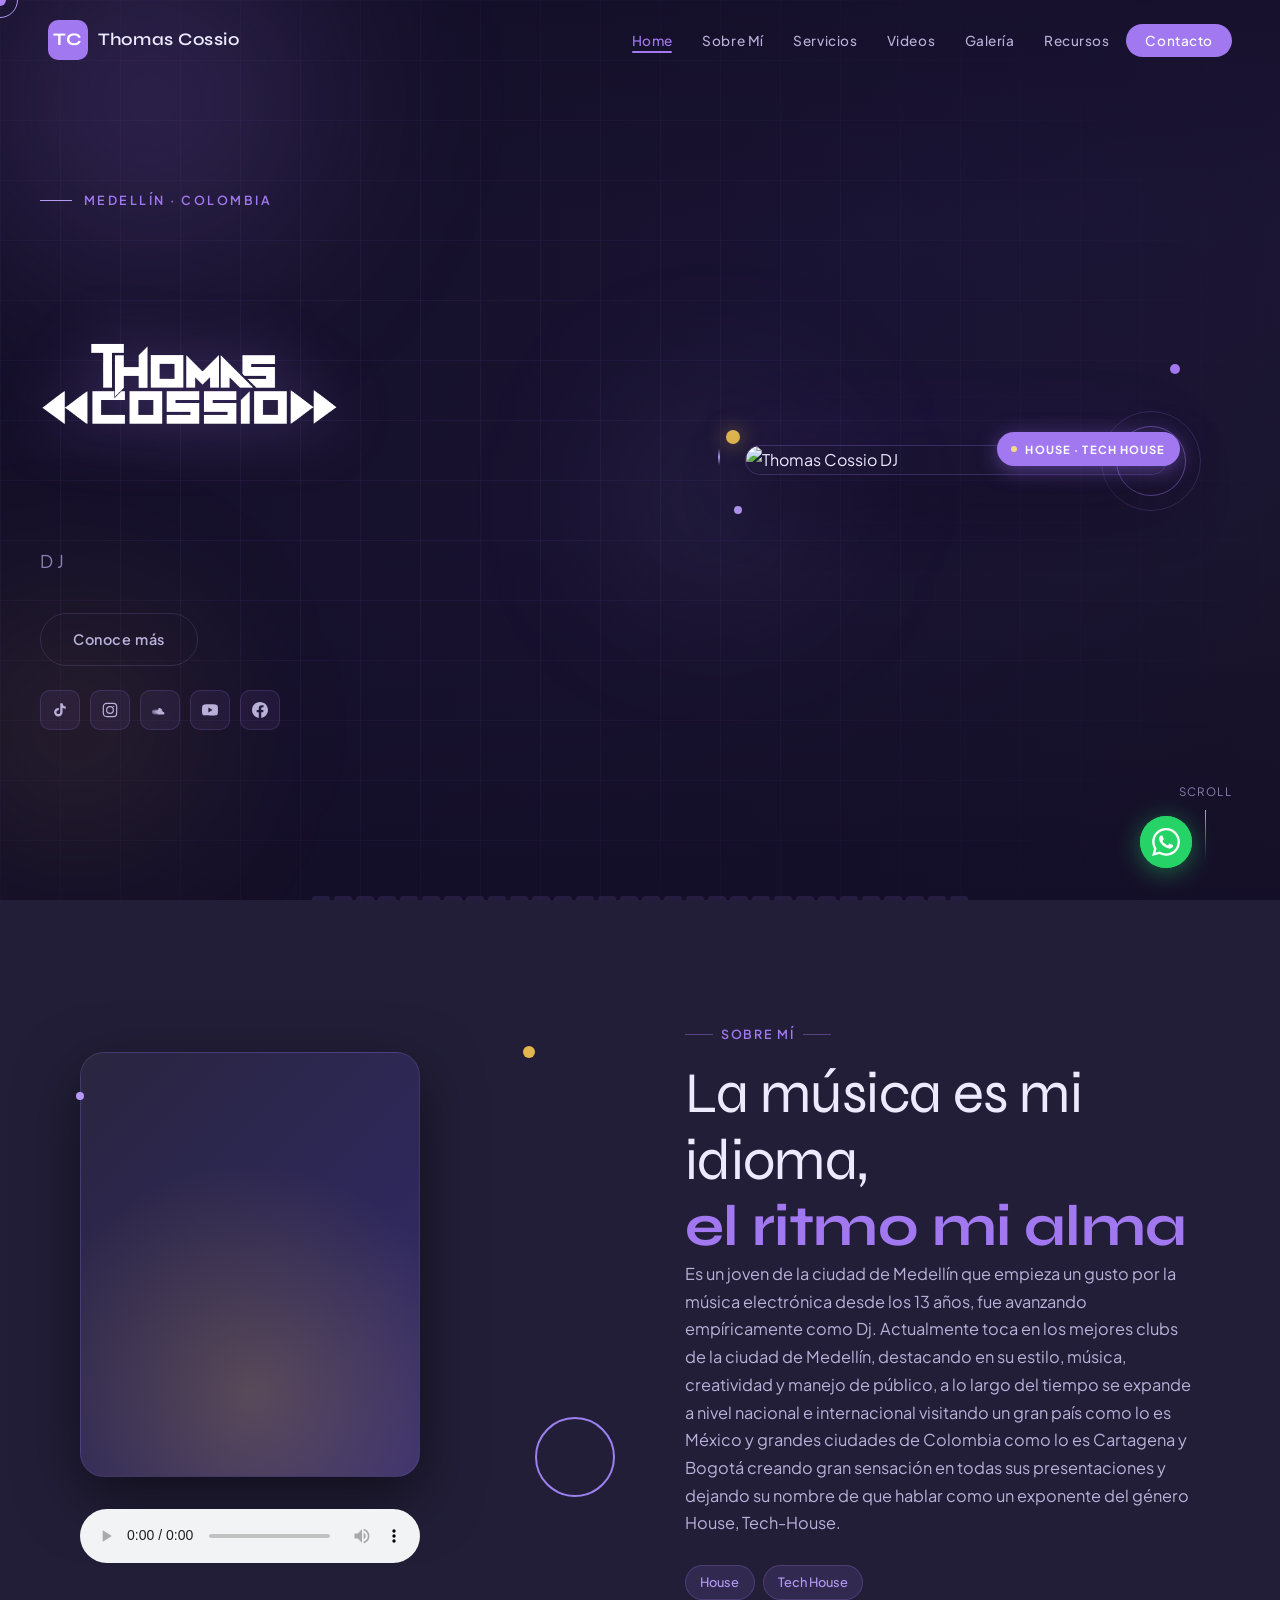
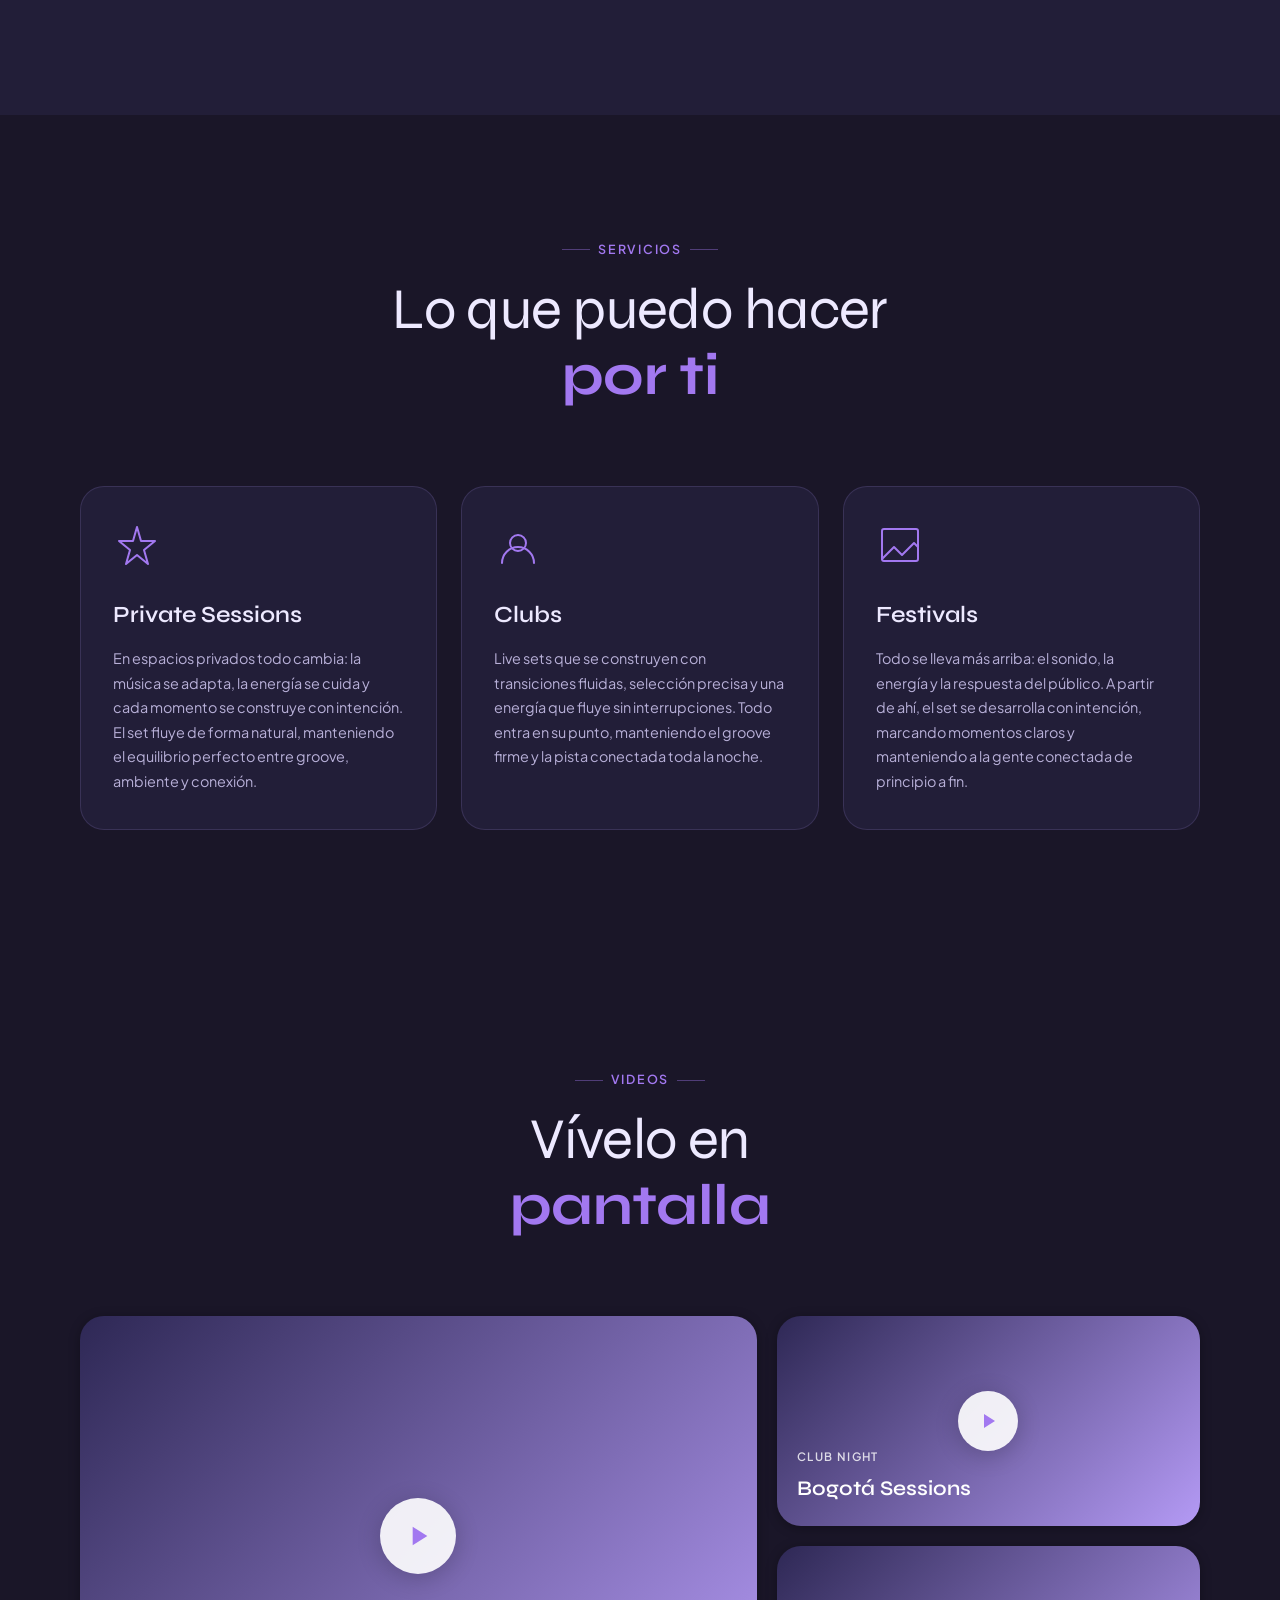
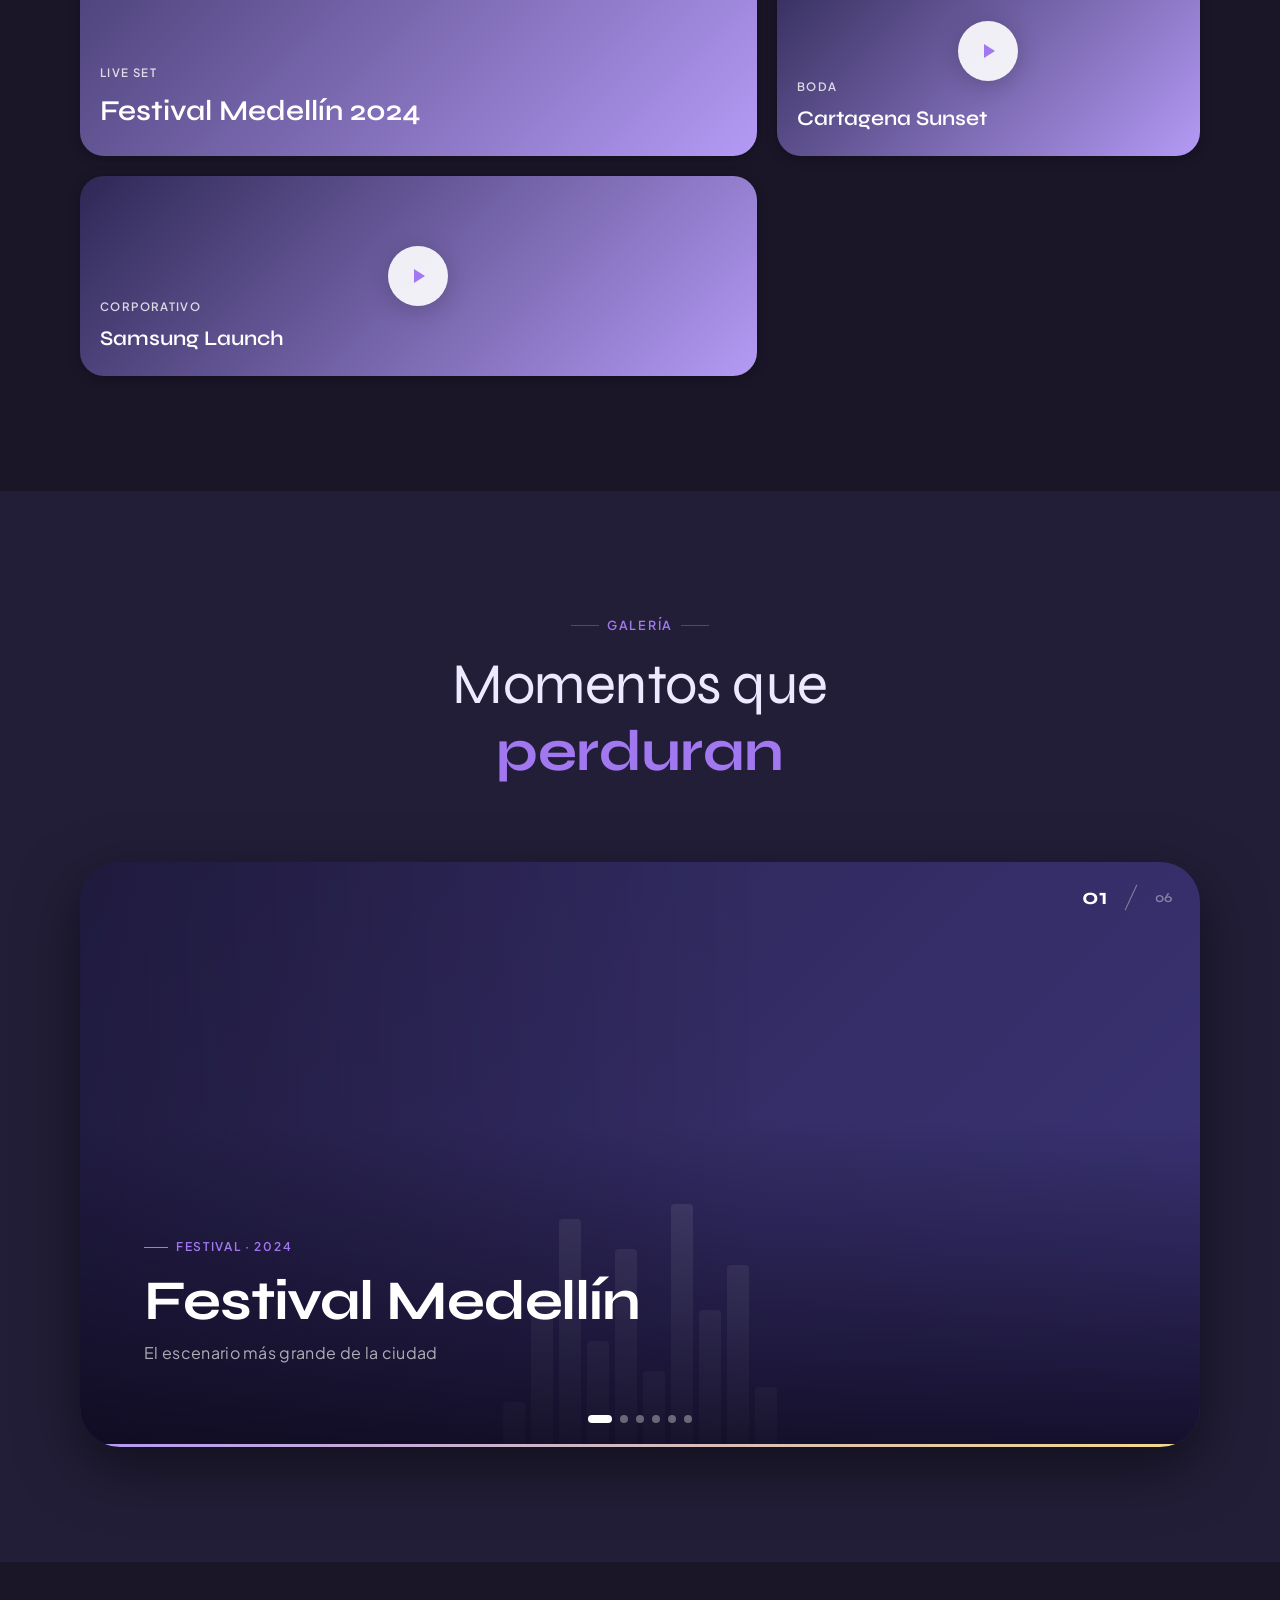
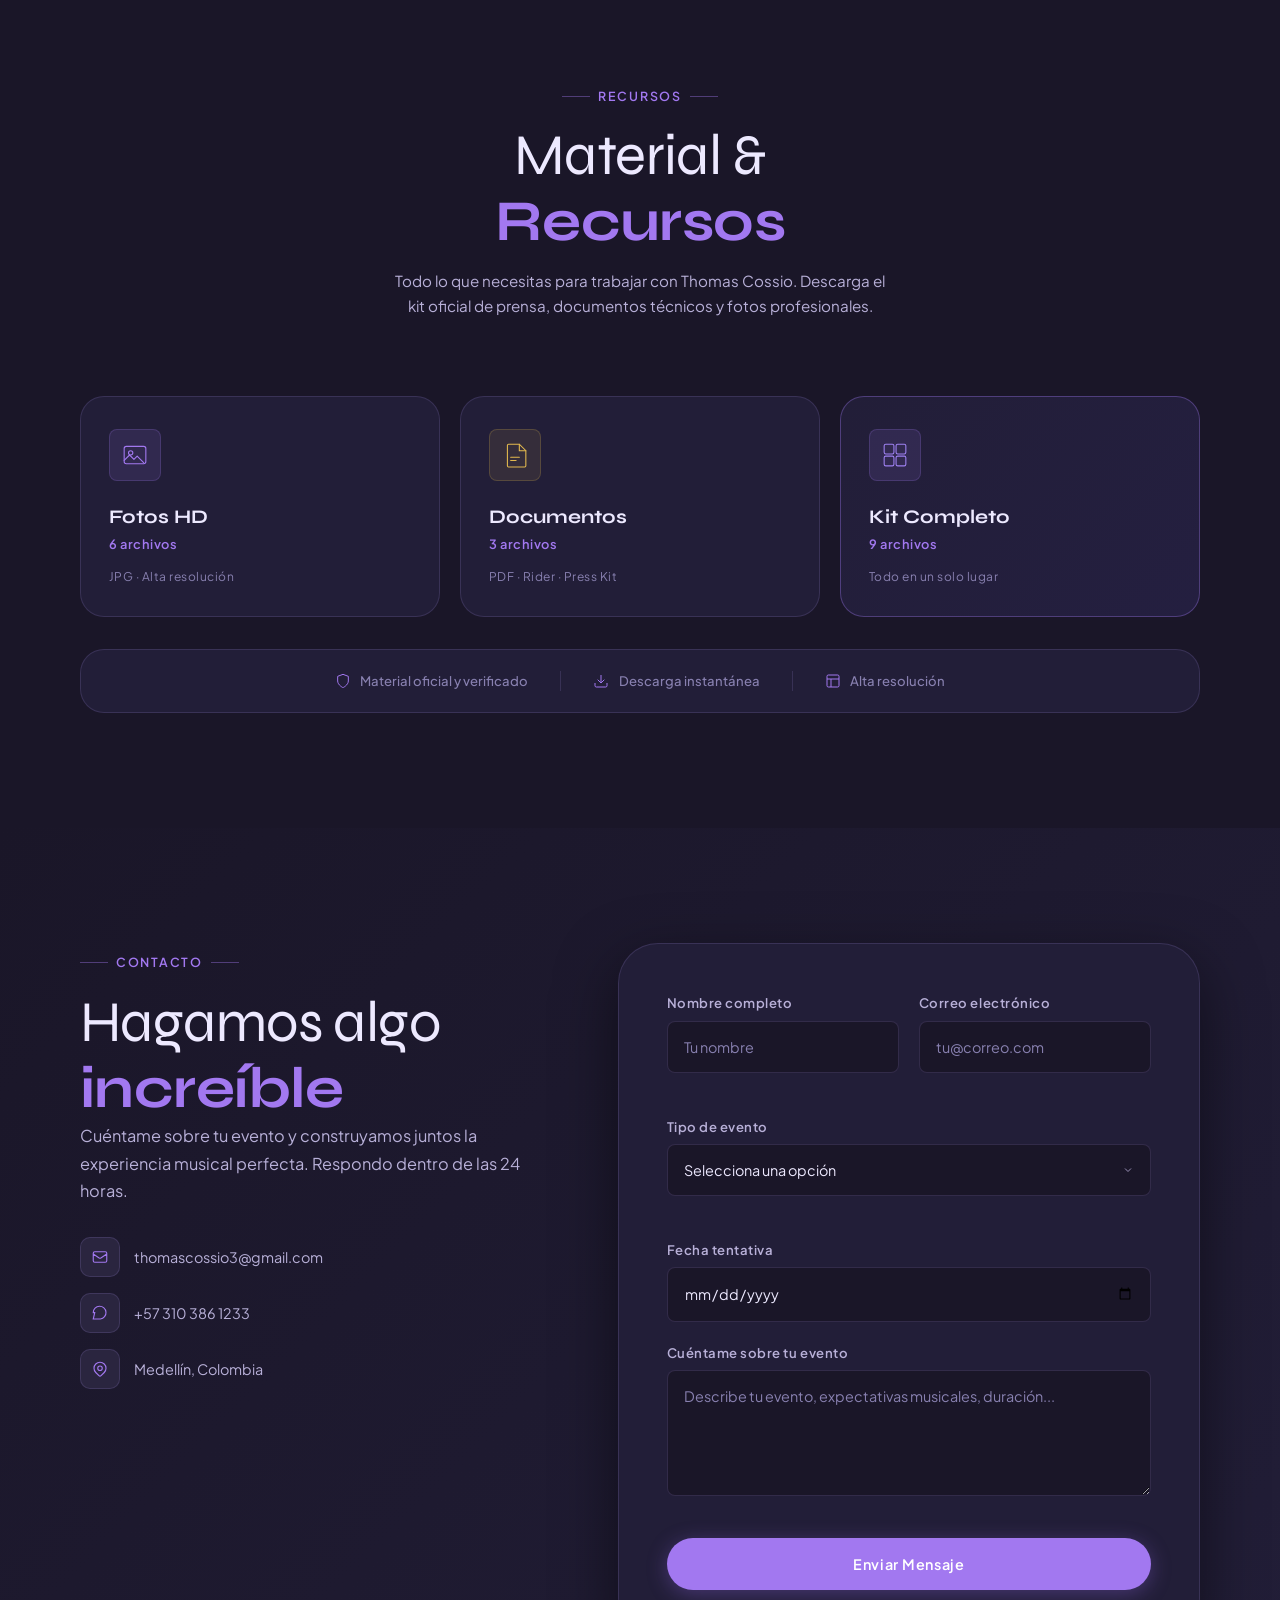
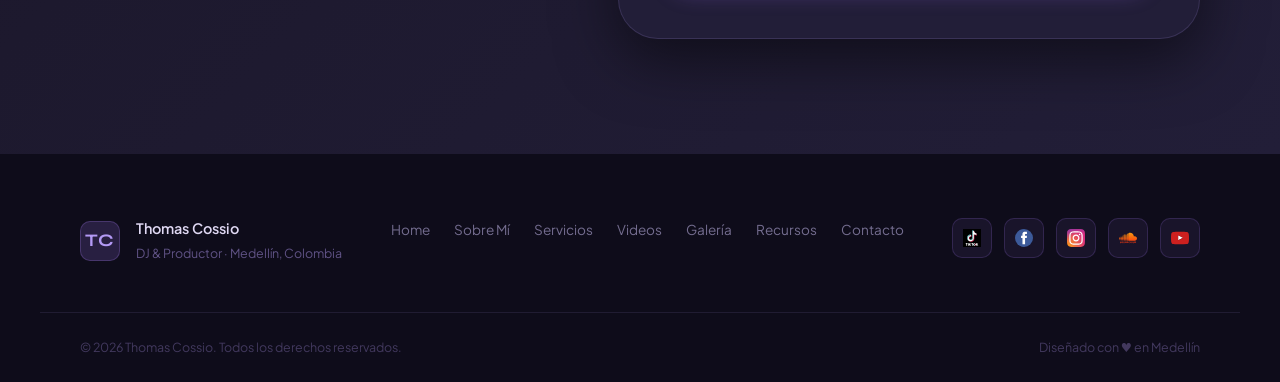
==== commit 63df921e: "hero" ====
--- a/index.html
+++ b/index.html
@@ -282,11 +282,6 @@
         <!-- Foto -->
         <div class="hpw-photo">
           <img src="img/C-1.jpg" alt="Thomas Cossio DJ" />
-        </div>
-        <!-- Badge flotante -->
-        <div class="hpw-badge">
-          <span class="hpw-badge-num">7<sup>+</sup></span>
-          <span class="hpw-badge-text">Años de<br>Experiencia</span>
         </div>
         <!-- Tag genre -->
         <div class="hpw-genre">
